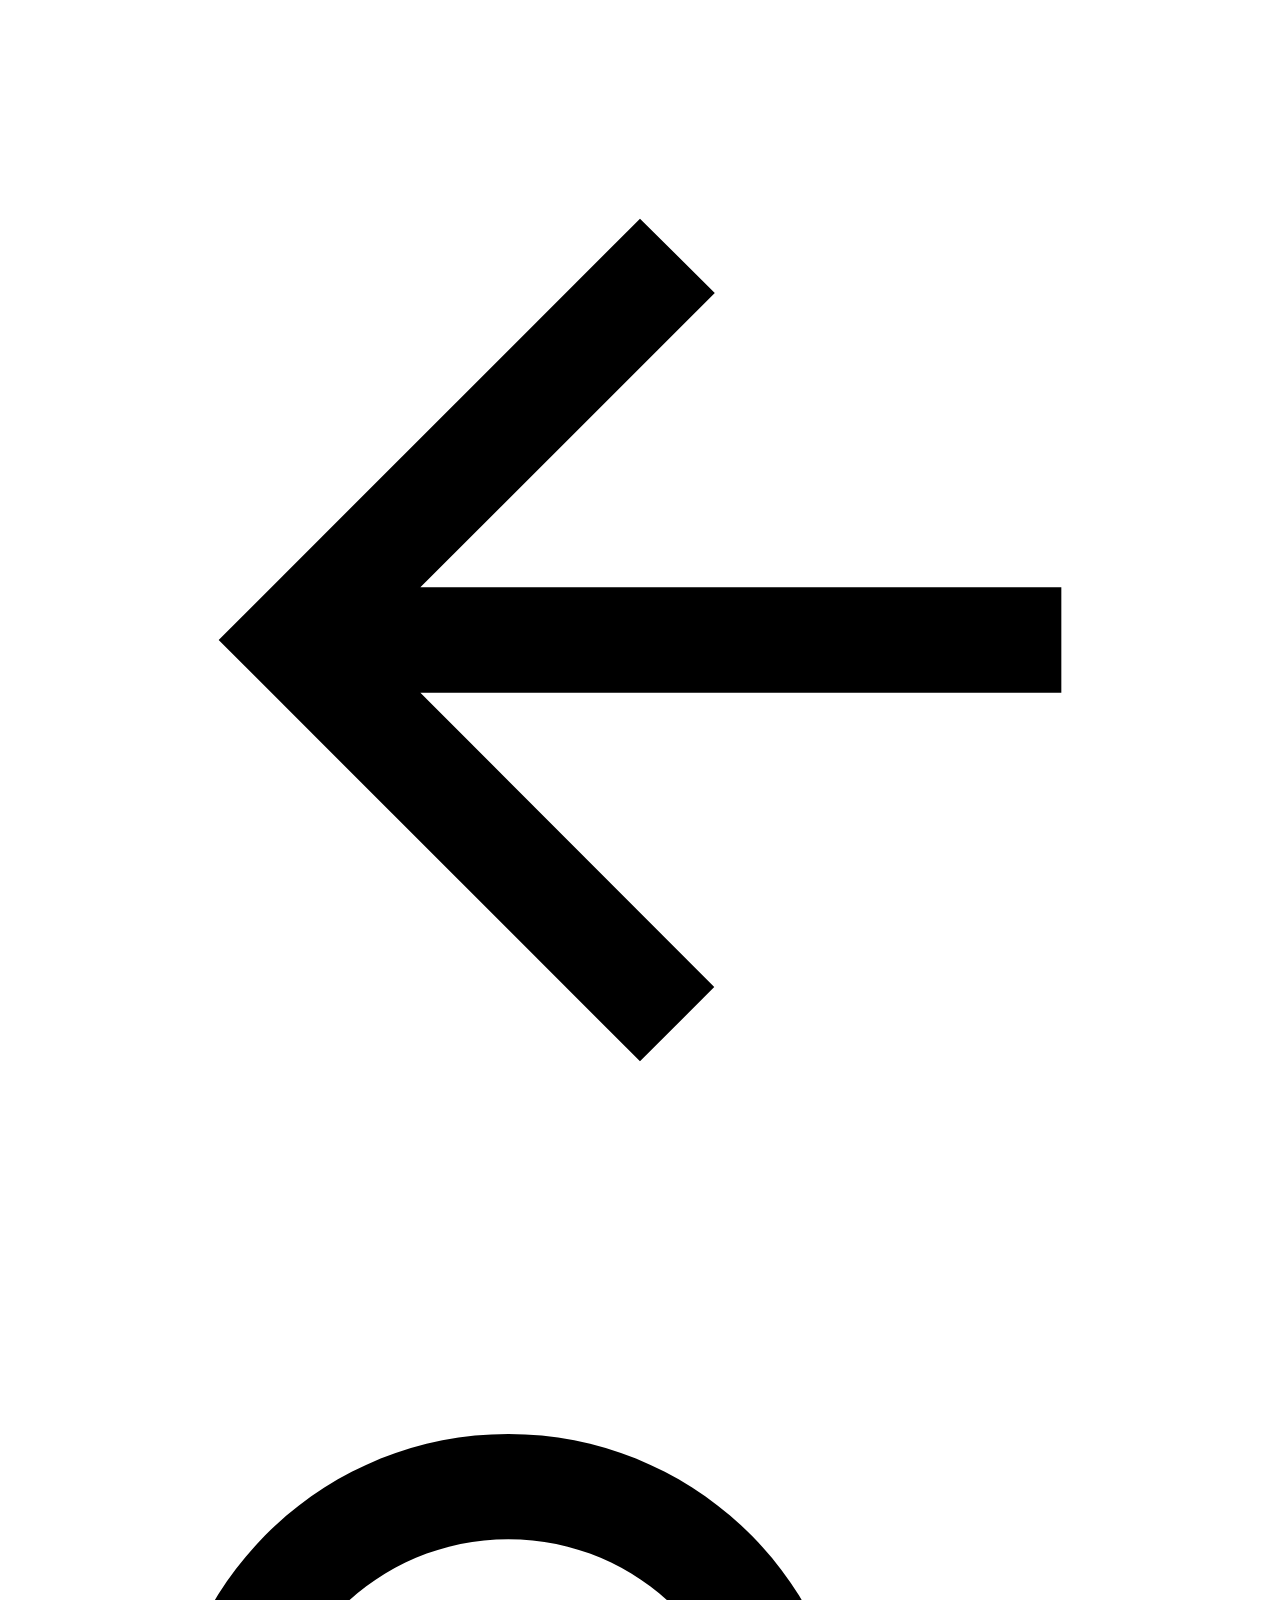
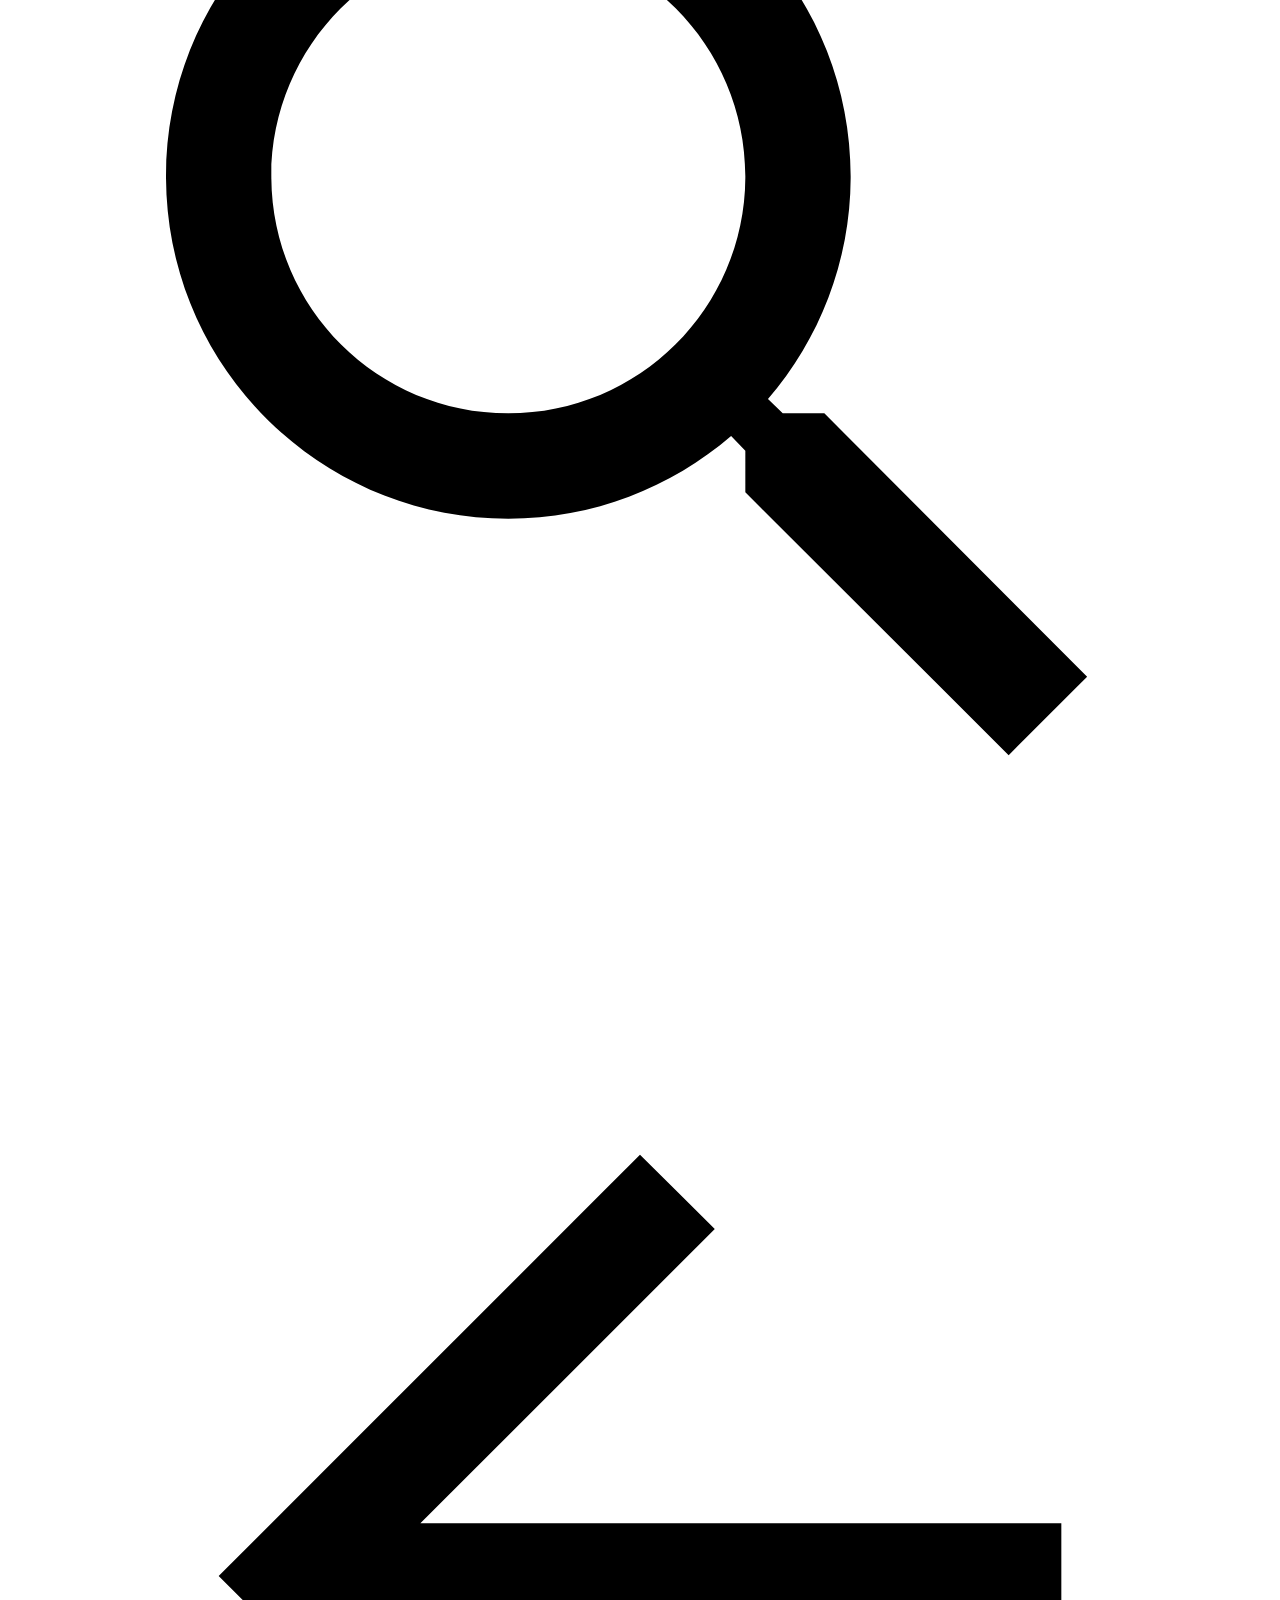
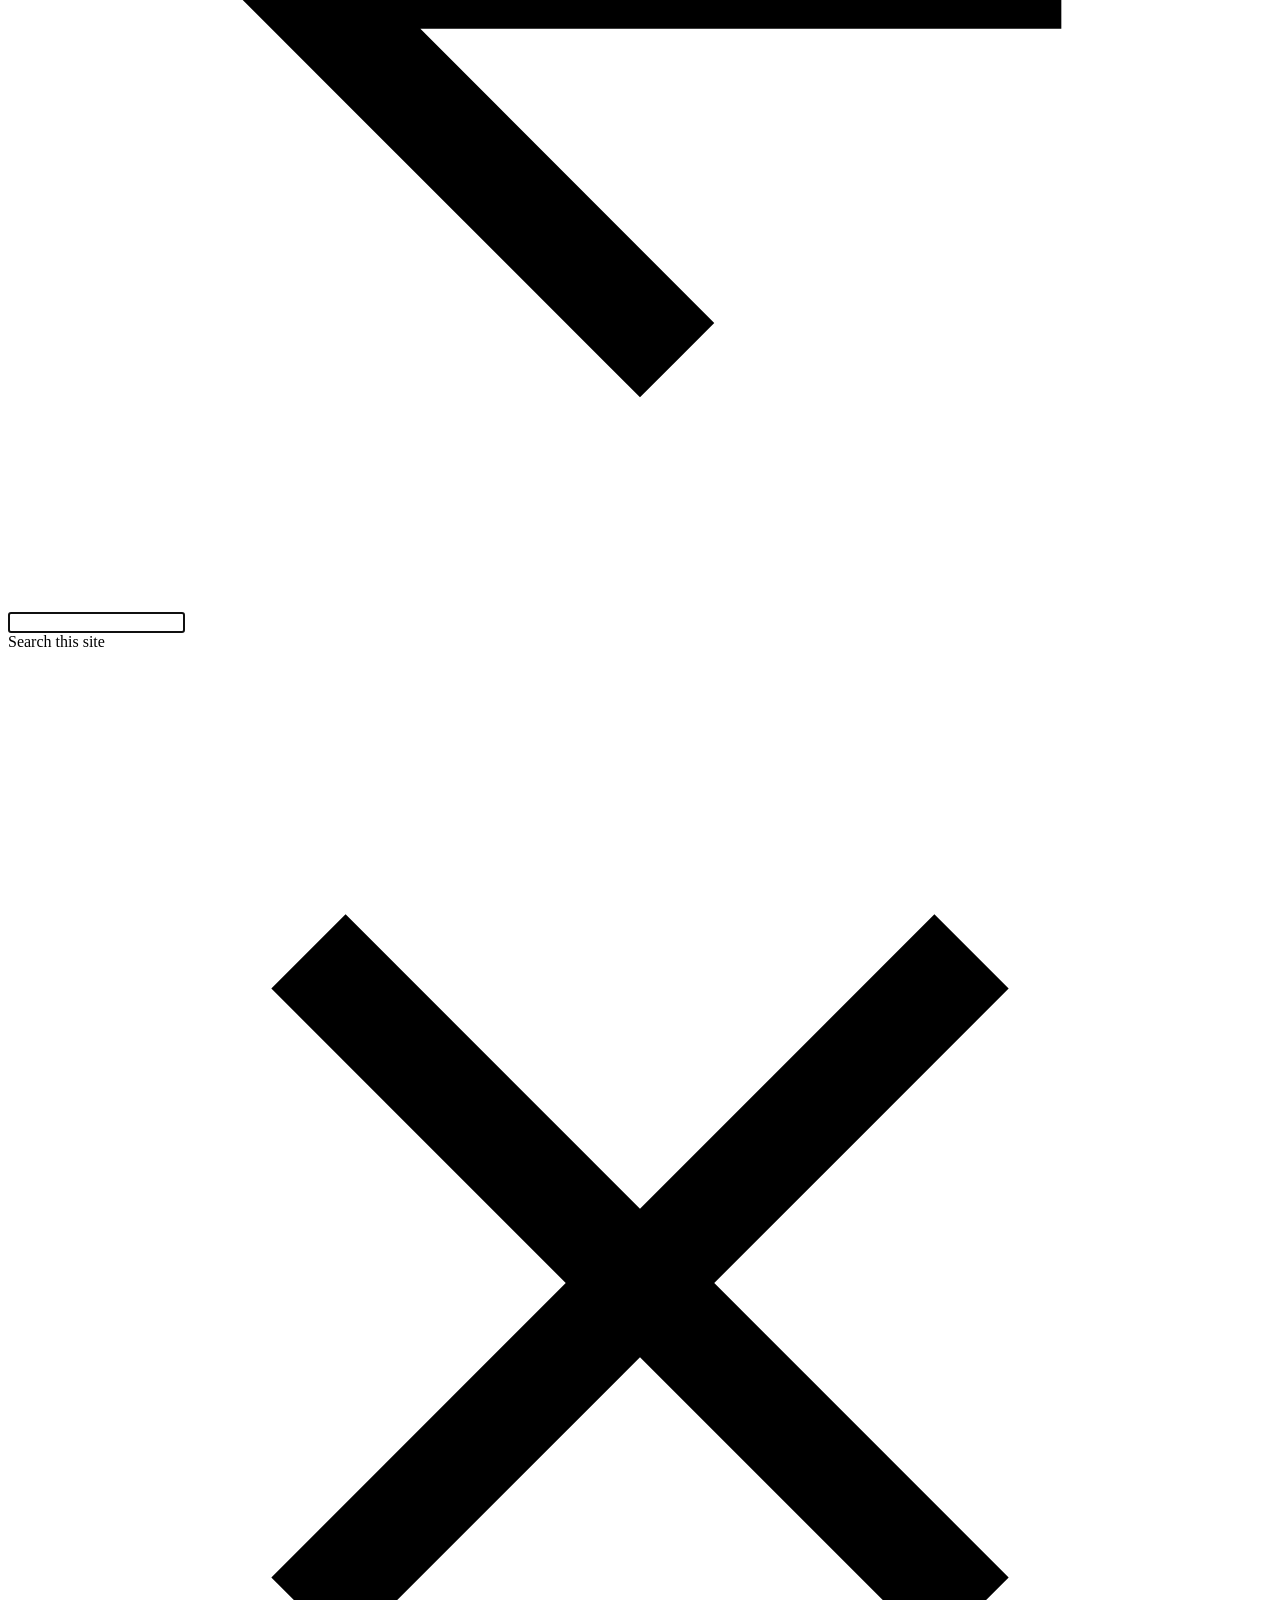
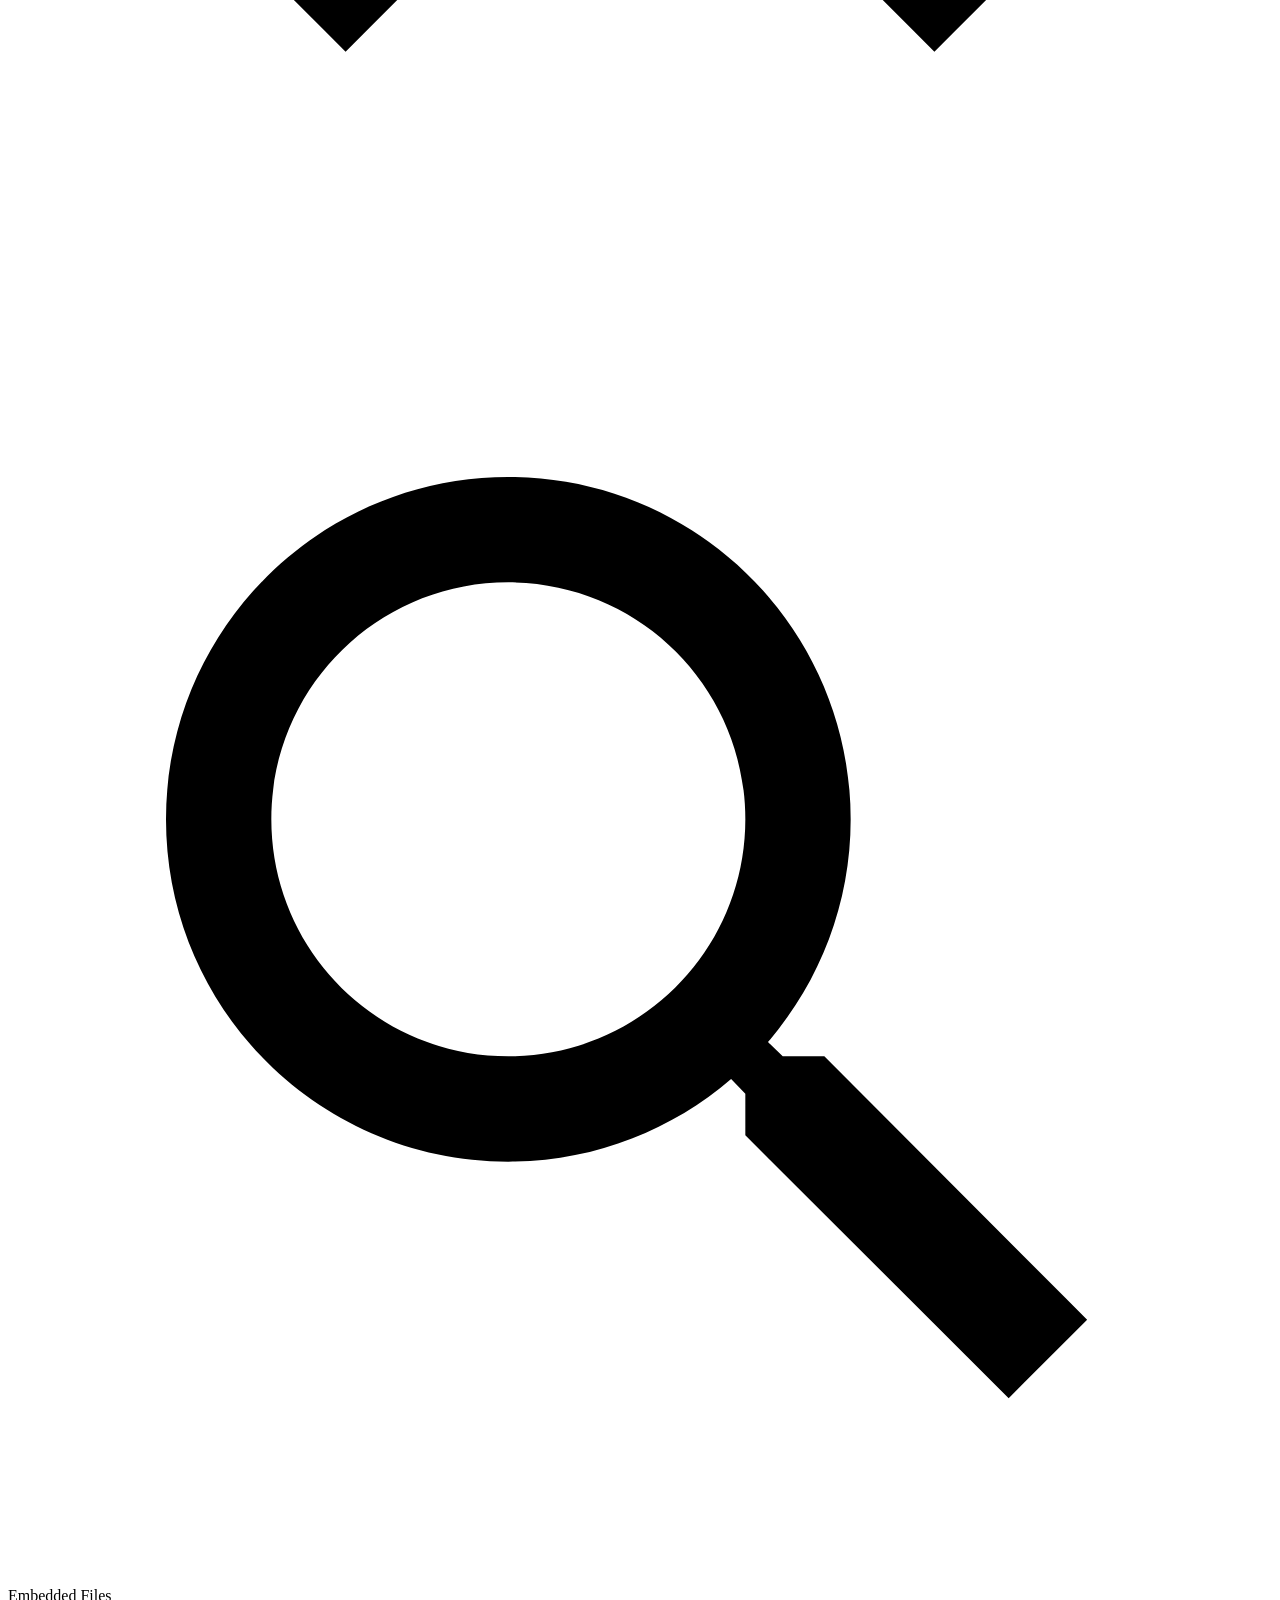
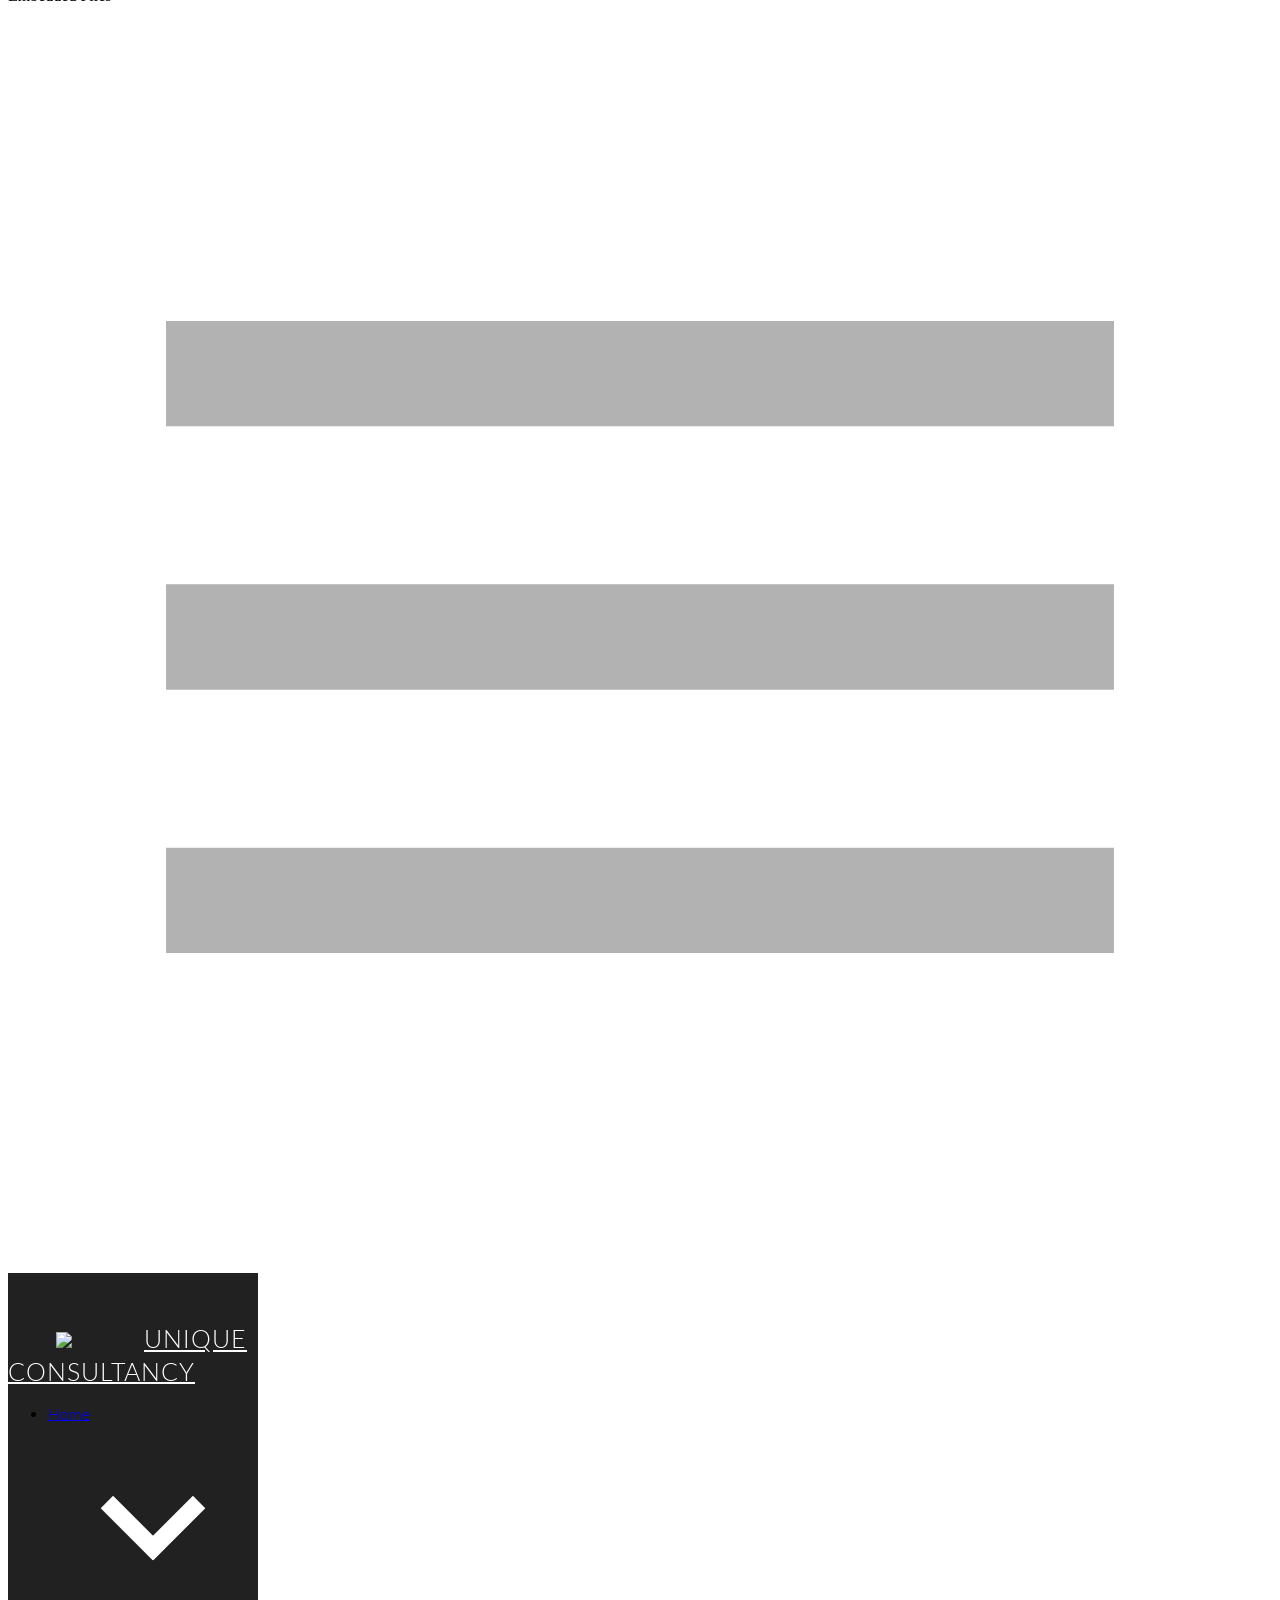
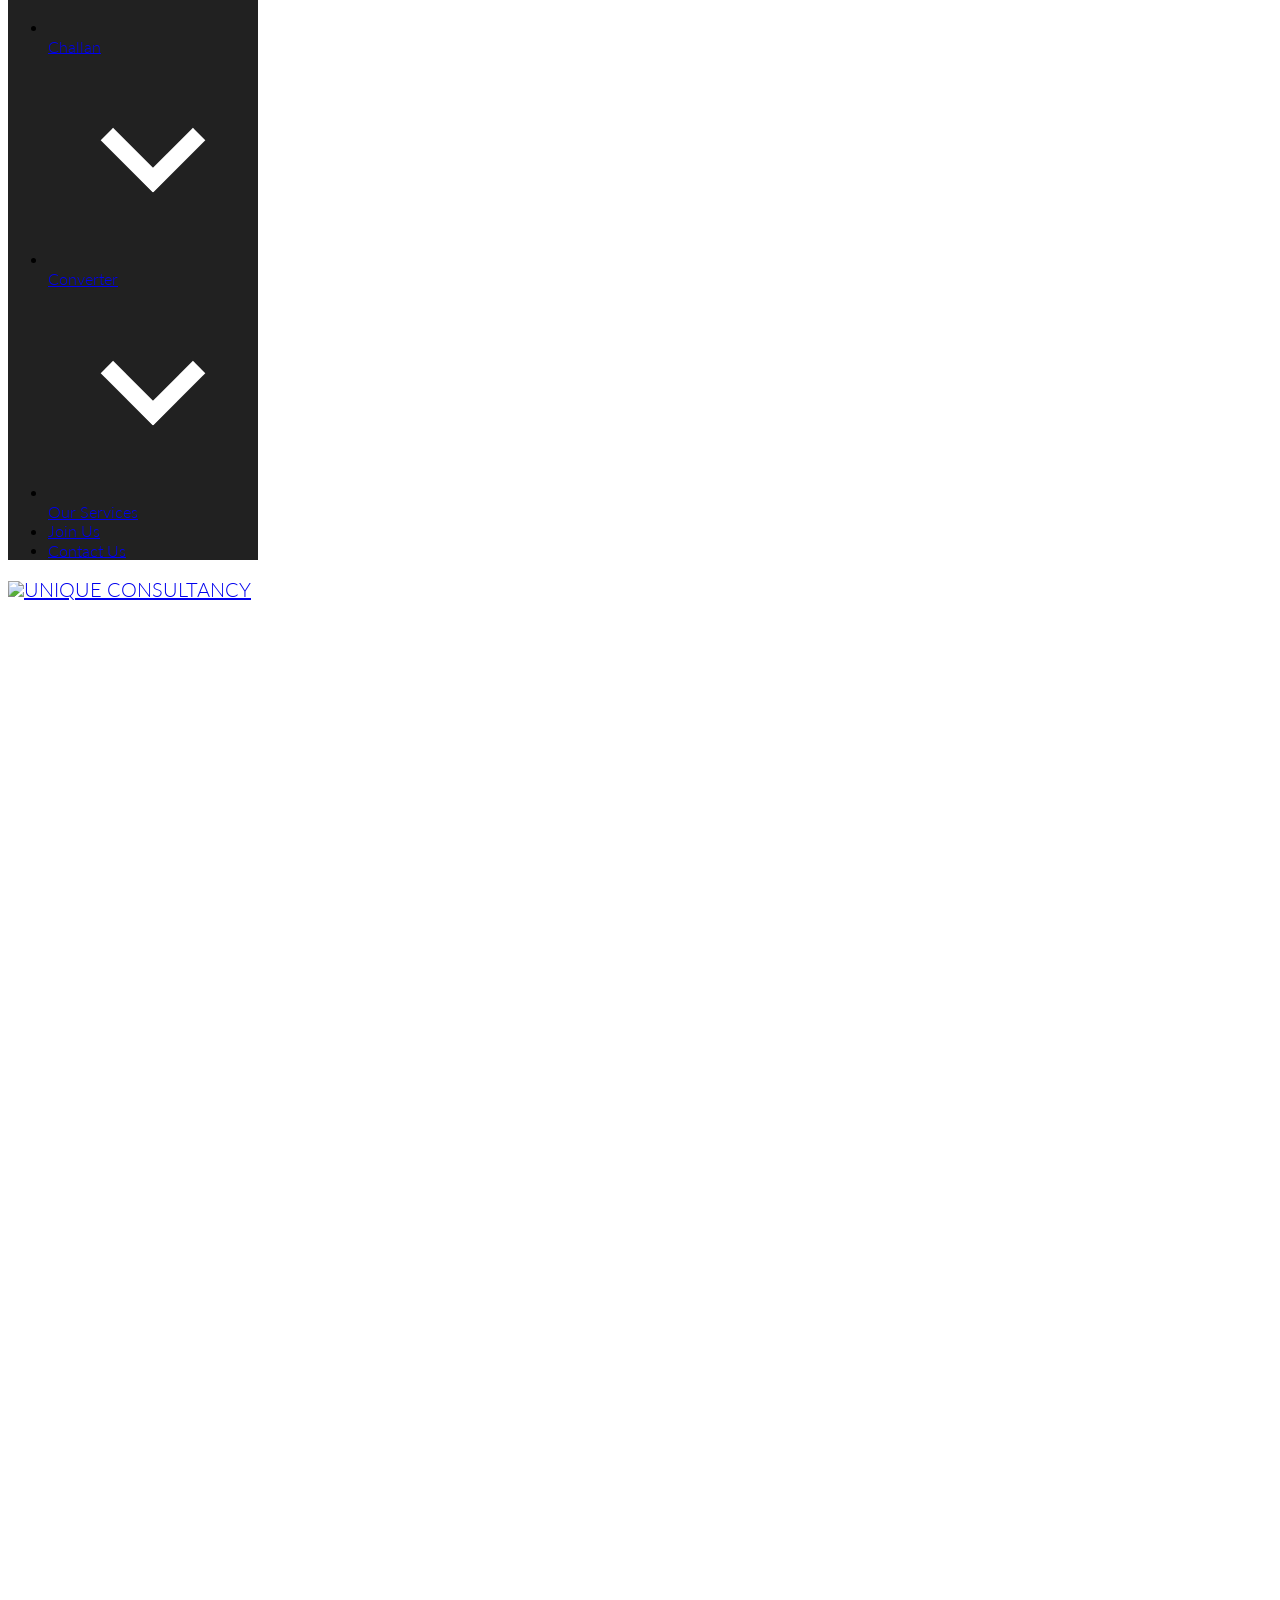
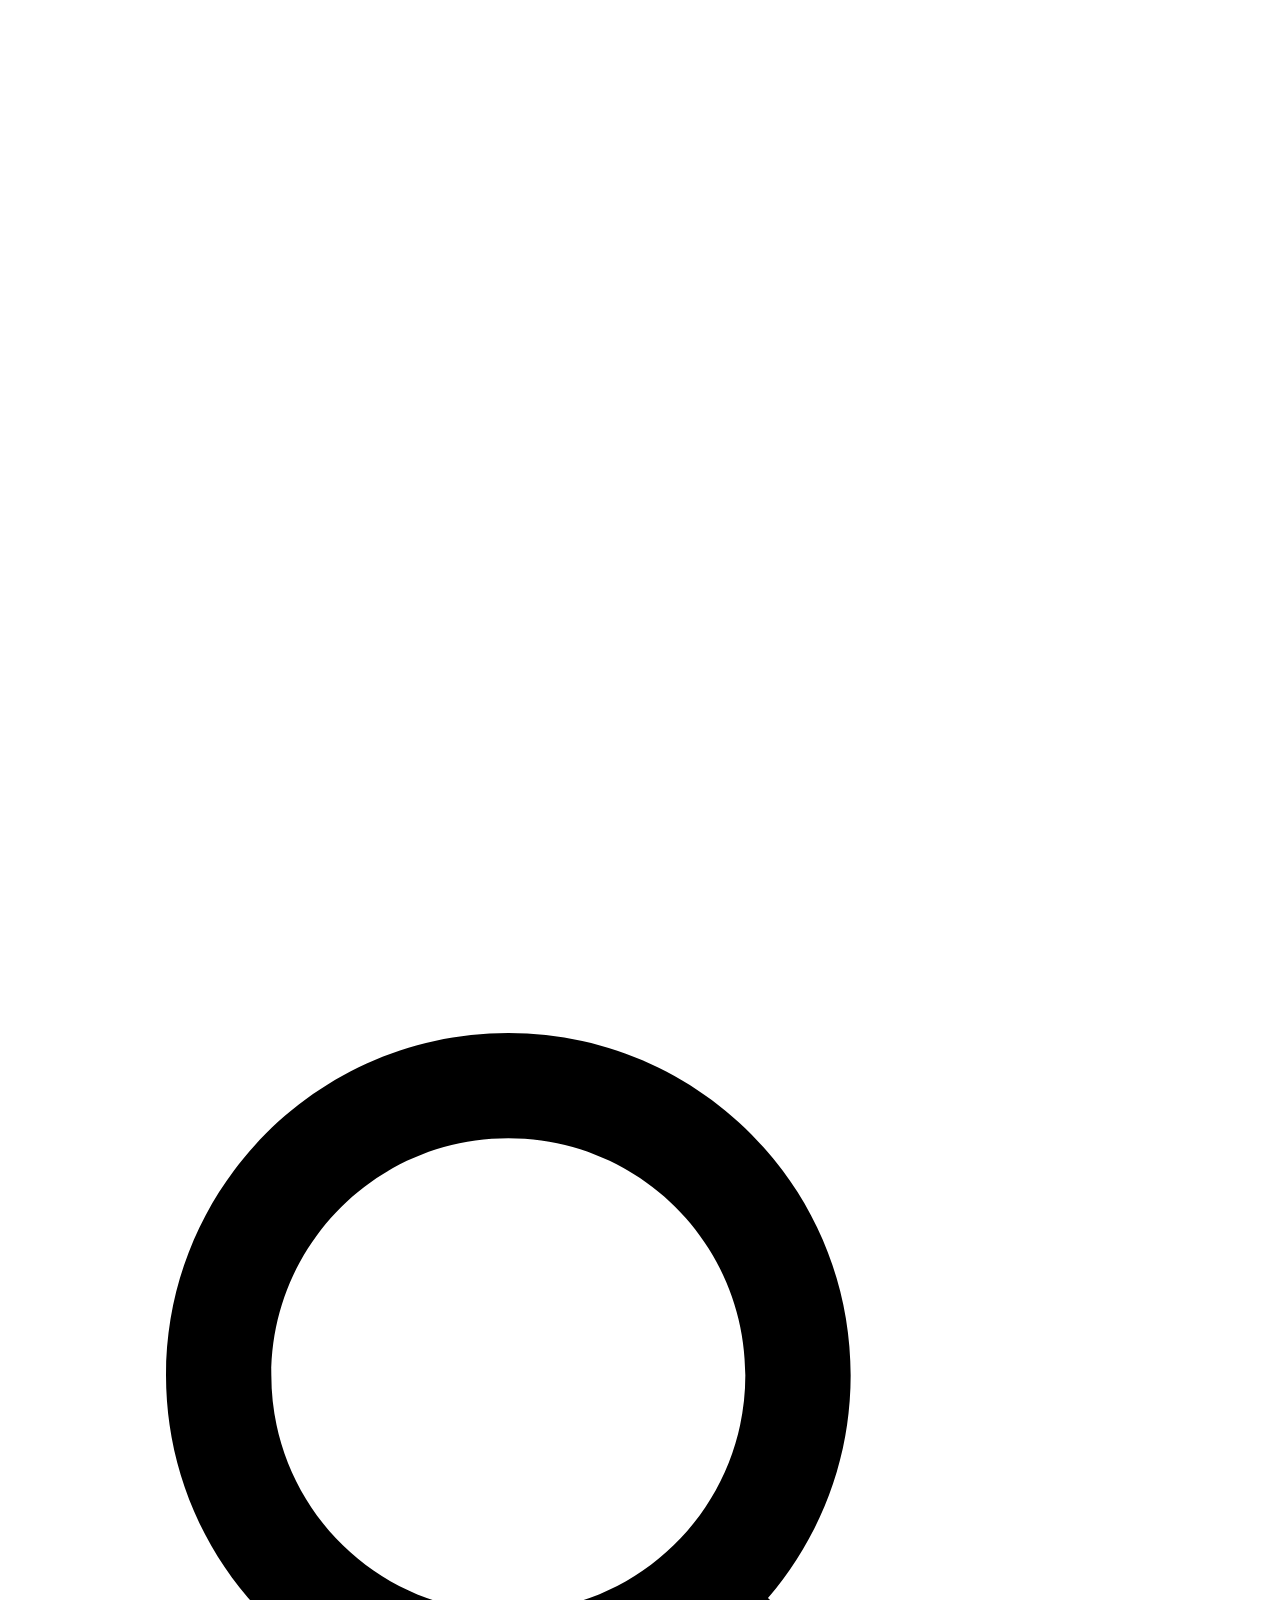
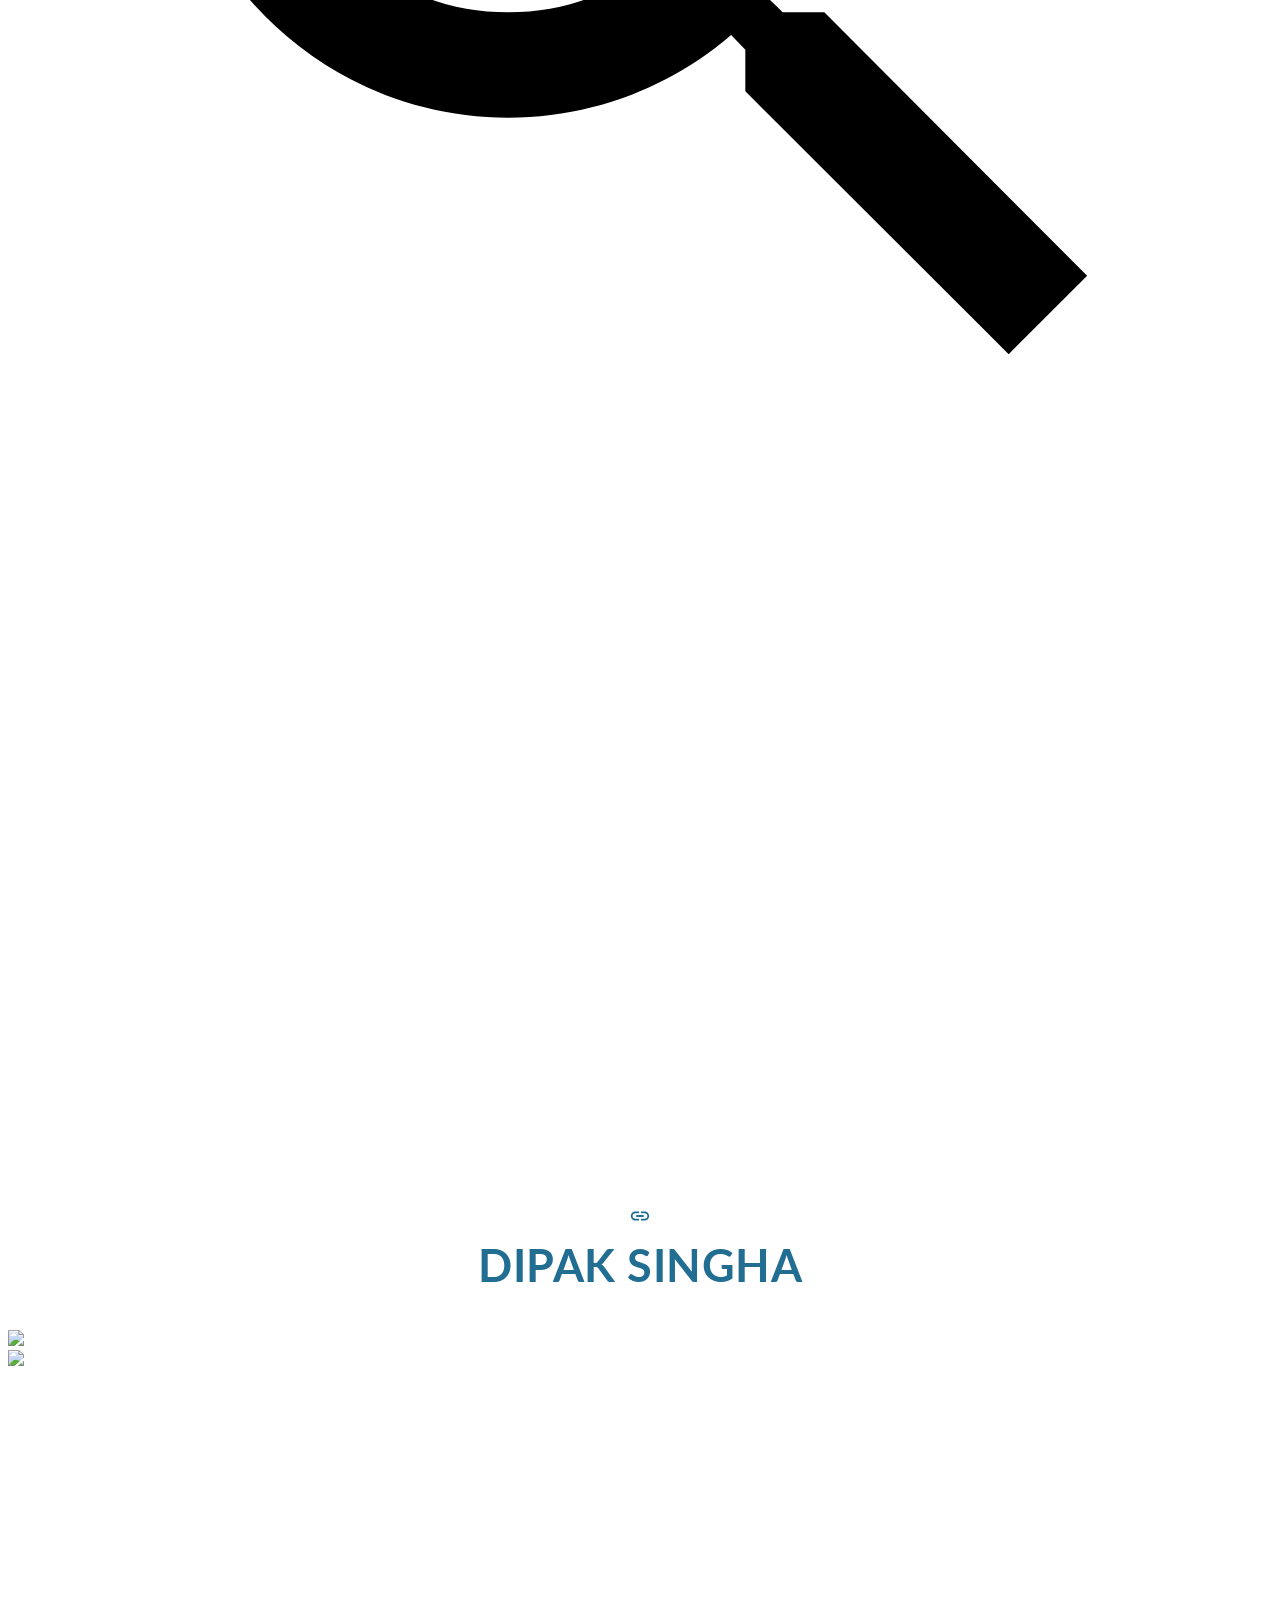
==== index.html @ e1de6783 "Add files via upload" ====
<!DOCTYPE html><html lang="en" itemscope itemtype="http://schema.org/WebPage"><head><script nonce="pi2NlhrcTlzuiXDXQDrMAA">window['ppConfig'] = {productName: '6b8ce7c01e3dacd3d2c7a8cd322ff979', deleteIsEnforced:  false , sealIsEnforced:  false , heartbeatRate:  0.5 , periodicReportingRateMillis:  60000.0 , disableAllReporting:  false };(function(){'use strict';function k(a){var b=0;return function(){return b<a.length?{done:!1,value:a[b++]}:{done:!0}}}function l(a){var b=typeof Symbol!="undefined"&&Symbol.iterator&&a[Symbol.iterator];if(b)return b.call(a);if(typeof a.length=="number")return{next:k(a)};throw Error(String(a)+" is not an iterable or ArrayLike");}var m=typeof Object.defineProperties=="function"?Object.defineProperty:function(a,b,c){if(a==Array.prototype||a==Object.prototype)return a;a[b]=c.value;return a};
function n(a){a=["object"==typeof globalThis&&globalThis,a,"object"==typeof window&&window,"object"==typeof self&&self,"object"==typeof global&&global];for(var b=0;b<a.length;++b){var c=a[b];if(c&&c.Math==Math)return c}throw Error("Cannot find global object");}var p=n(this);function q(a,b){if(b)a:{var c=p;a=a.split(".");for(var d=0;d<a.length-1;d++){var e=a[d];if(!(e in c))break a;c=c[e]}a=a[a.length-1];d=c[a];b=b(d);b!=d&&b!=null&&m(c,a,{configurable:!0,writable:!0,value:b})}}
q("Object.is",function(a){return a?a:function(b,c){return b===c?b!==0||1/b===1/c:b!==b&&c!==c}});q("Array.prototype.includes",function(a){return a?a:function(b,c){var d=this;d instanceof String&&(d=String(d));var e=d.length;c=c||0;for(c<0&&(c=Math.max(c+e,0));c<e;c++){var f=d[c];if(f===b||Object.is(f,b))return!0}return!1}});
q("String.prototype.includes",function(a){return a?a:function(b,c){if(this==null)throw new TypeError("The 'this' value for String.prototype.includes must not be null or undefined");if(b instanceof RegExp)throw new TypeError("First argument to String.prototype.includes must not be a regular expression");return this.indexOf(b,c||0)!==-1}});function r(a,b,c){a("https://csp.withgoogle.com/csp/proto/"+encodeURIComponent(b),JSON.stringify(c))}function t(){var a;if((a=window.ppConfig)==null?0:a.disableAllReporting)return function(){};var b,c,d,e;return(e=(b=window)==null?void 0:(c=b.navigator)==null?void 0:(d=c.sendBeacon)==null?void 0:d.bind(navigator))!=null?e:u}function u(a,b){var c=new XMLHttpRequest;c.open("POST",a);c.send(b)}
function v(){var a=(w=Object.prototype)==null?void 0:w.__lookupGetter__("__proto__"),b=x,c=y;return function(){var d=a.call(this),e,f,g,h;r(c,b,{type:"ACCESS_GET",origin:(f=window.location.origin)!=null?f:"unknown",report:{className:(g=d==null?void 0:(e=d.constructor)==null?void 0:e.name)!=null?g:"unknown",stackTrace:(h=Error().stack)!=null?h:"unknown"}});return d}}
function z(){var a=(A=Object.prototype)==null?void 0:A.__lookupSetter__("__proto__"),b=x,c=y;return function(d){d=a.call(this,d);var e,f,g,h;r(c,b,{type:"ACCESS_SET",origin:(f=window.location.origin)!=null?f:"unknown",report:{className:(g=d==null?void 0:(e=d.constructor)==null?void 0:e.name)!=null?g:"unknown",stackTrace:(h=Error().stack)!=null?h:"unknown"}});return d}}function B(a,b){C(a.productName,b);setInterval(function(){C(a.productName,b)},a.periodicReportingRateMillis)}
var D="constructor __defineGetter__ __defineSetter__ hasOwnProperty __lookupGetter__ __lookupSetter__ isPrototypeOf propertyIsEnumerable toString valueOf __proto__ toLocaleString x_ngfn_x".split(" "),E=D.concat,F=navigator.userAgent.match(/Firefox\/([0-9]+)\./),G=(!F||F.length<2?0:Number(F[1])<75)?["toSource"]:[],H;if(G instanceof Array)H=G;else{for(var I=l(G),J,K=[];!(J=I.next()).done;)K.push(J.value);H=K}var L=E.call(D,H),M=[];
function C(a,b){for(var c=[],d=l(Object.getOwnPropertyNames(Object.prototype)),e=d.next();!e.done;e=d.next())e=e.value,L.includes(e)||M.includes(e)||c.push(e);e=Object.prototype;d=[];for(var f=0;f<c.length;f++){var g=c[f];d[f]={name:g,descriptor:Object.getOwnPropertyDescriptor(Object.prototype,g),type:typeof e[g]}}if(d.length!==0){c=l(d);for(e=c.next();!e.done;e=c.next())M.push(e.value.name);var h;r(b,a,{type:"SEAL",origin:(h=window.location.origin)!=null?h:"unknown",report:{blockers:d}})}};var N=Math.random(),O=t(),P=window.ppConfig;P&&(P.disableAllReporting||P.deleteIsEnforced&&P.sealIsEnforced||N<P.heartbeatRate&&r(O,P.productName,{origin:window.location.origin,type:"HEARTBEAT"}));var y=t(),Q=window.ppConfig;if(Q)if(Q.deleteIsEnforced)delete Object.prototype.__proto__;else if(!Q.disableAllReporting){var x=Q.productName;try{var w,A;Object.defineProperty(Object.prototype,"__proto__",{enumerable:!1,get:v(),set:z()})}catch(a){}}
(function(){var a=t(),b=window.ppConfig;b&&(b.sealIsEnforced?Object.seal(Object.prototype):b.disableAllReporting||(document.readyState!=="loading"?B(b,a):document.addEventListener("DOMContentLoaded",function(){B(b,a)})))})();}).call(this);
</script><meta charset="utf-8"><script nonce="pi2NlhrcTlzuiXDXQDrMAA">var DOCS_timing={}; DOCS_timing['sl']=new Date().getTime();</script><script nonce="pi2NlhrcTlzuiXDXQDrMAA">function _DumpException(e) {throw e;}</script><script data-id="_gd" nonce="pi2NlhrcTlzuiXDXQDrMAA">window.WIZ_global_data = {"K1cgmc":"%.@.[null,null,null,[2,1,[1776750436,125398000],4],null,25]]","gnD3ee":"%.@.null,null,null,\"https://drive.google.com/viewer/main\"]","nQyAE":{}};</script><script nonce="pi2NlhrcTlzuiXDXQDrMAA">_docs_flag_initialData={"atari-emtpr":false,"atari-eibrm":false,"atari-eipim":false,"atari-etm":false,"atari-mfsnd":10,"docs-text-elawpc":false,"docs-text-usc":true,"atari-bae":false,"docs-text-etsrdpn":false,"docs-text-etsrds":false,"docs-text-endes":false,"docs-text-escpv":true,"docs-text-ecfs":false,"docs-text-eetxp":false,"docs-text-ettctvs":false,"docs-text-escoubs":false,"docs-text-escivs":false,"docs-text-escitrbs":false,"docs-text-eiosmc":false,"docs-text-epsi":false,"docs-text-esic":false,"docs-text-etb":false,"docs-text-esbefr":false,"docs-etshc":false,"docs-text-tbcb":2.0E7,"docs-efsmsdl":false,"docs-text-etof":false,"docs-text-ehlb":false,"docs-text-dwit":false,"docs-text-elawp":false,"docs-eec":true,"docs-text-erddra":false,"docs-esff":false,"docs-ets":false,"docs-idu":false,"docs-sup":"","docs-dli":false,"docs-liap":"/naLogImpressions","ilcm":{"eui":"AHKXmL1y7UrNCTmUecP_NCajN-wI4FkI5InWZbNBU8E-0ahcA690w6DN4Qxp2p8x2fiUrCP5Zp_c","je":1,"sstu":1777011792723984,"si":"CJGAq-XshZQDFTaXIwAdtjcFbA","gsc":null,"ei":[5703839,5704621,5706832,5706836,5738513,5738529,5740798,5740814,5743108,5743124,5747261,5762243,5762259,5767835,5767851,5776501,5776517,5798980,5798996,14101306,14101502,14101510,14101534,49472063,49472071,49644015,49644023,49769337,49769345,49822921,49822929,49823164,49823172,49833462,49833470,49842855,49842863,49924706,49924714,50223641,50223649,50266222,50266230,50273528,50273536,50297076,50297084,50503779,50503787,50549555,50549563,50561343,50561351,50586962,50586970,70971256,70971264,71079938,71079946,71085241,71085249,71120968,71120976,71376056,71376064,71387889,71387897,71465947,71465955,71528597,71528605,71530083,71530091,71544834,71544842,71546425,71546433,71652641,71658040,71658048,71659813,71659821,71689860,71689868,71710040,71710048,71742921,71742937,71798420,71798436,71825383,71825391,71855000,71855008,71897827,71897835,71960540,71960548,94327671,94327679,94353368,94353376,94434257,94434265,94523168,94523176,94624865,94624873,94629757,94629765,94660795,94660803,94661802,94661810,94692298,94692306,94744856,94744864,94785229,94785237,94819001,94819006,94819495,94819500,94864653,94864661,94902290,94902298,94904089,94904097,94918952,94918960,94940194,95087186,95087194,95087217,95087225,95112873,95112881,95182369,95182375,95314802,95314810,95317482,95317490,99251983,99251991,99368792,99368800,99402331,99402339,99440853,99440861,99457807,99457815,101492731,101492739,101519280,101519288,101562406,101562414,101629726,101629734,101631191,101631199,101687117,101687125,101836971,101836979,101837416,101837424,101855239,101855247,101887674,101887682,101917185,101917193,101922739,101922747,101922880,101922888,101933491,101933499,102030642,102030650,102059541,102059549,102070930,102070938,102074087,102074095,102146687,102146695,102161447,102161455,102198282,102198290,102199034,102199050,102244489,102244497,102249831,102262249,102262257,102280628,102280636,102287864,102287872,102343036,102343044,102343380,102343388,102402679,102402687,102430621,102430629,102469860,102469868,102517339,102517344,102548521,102548529,102673375,102685384,102685389,102685929,102685934,102690600,102690608,102691157,102691162,102691290,102691295,102718390,102721209,102721214,102727402,102727407,102741226,102741234,102762315,102762323,102787563,102807790,102807798,102867835,102867843,102883758,102883766,102903660,102903668,102909750,102909755,102921493,102921501,102925819,102925827,102926523,102926531,102932587,102932595,102944189,102944194,102944268,102944273,102944503,102944508,102944582,102944587,102944680,102944685,102944785,102944790,102956685,102956693,102972669,102972677,102973360,102973368,102988272,102988277,102988695,102988700,103011418,103011426,103163044,103163052,103176010,103176018,103281950,103281955,103285966,103285974,103286444,103286452,103288306,103288314,103289103,103289108,103289273,103289278,103296034,103296042,103322521,103322529,103326407,103326415,103343830,103343838,103354296,103354304,103354852,103354860,103355353,103355361,103355643,103355651,104530129,104573899,104573907,104575332,104575337,104575491,104575496,104575691,104575696,104575894,104615595,104615603,104699504,104699512,104761751,104761759,104794433,104794441,104857655,104857663,104907811,104907819,104940397,104940405,104962265,104975008,104975016,104976617,104976625,104983169,104983177,105082097,105082105,105112583,105112588,105114679,105114687,105117307,105117315,105125317,105125325,105140245,105140253,105180894,105180902,105283687,105283695,105292835,105292843,105302073,105302081,105346285,105346293,105360418,105360426,105373824,105373832,105393811,105393819,105439171,105439179,115509982,115509990,115601119,115601127,115626258,115626266,115626439,115626447,115669258,115669266,115779821,115779829,115780458,115780466,115818444,115818449,115909741,115909749,115943274,115943282,115990671,115990679,116059345,116059353,116176809,116176817,116221334,116221342,116235476,116235481,116250605,116250613,116276461,116276469,116307750,116361234,116372477,116372485,116407665,116416034,116416042,116421291,116421299,116425644,116448407,116449517,116459680,116470832,116495787,116496398,116538516,116538524,116542685,116550348,116561088,116561093,116561273,116561278,116567571,116567576,116593749,116609471,116609479,116613094,116613710,116685399,116685789,116704081,116704120,116714309,116714312,116783822,116783827,116786198,116832811,116840681,116840686,116858277,116858282,116874913,116877109,116919494,116923675,116924992,116980487,116980495,116999226,116999234,117021158,117021174,117026762,117026878,117026880,117037068,117037076,117037621,117037626,117070445,117070450,117070807,117070812,117136347,117166647,117223999,117224007,117228238,117228254,117268957,117268965,117290330,117290338,117309374,117309382,117381059,117381067,117382832,117410074,117457958,117457966,117528468,117528471,117530142,117556935,117557280,117617889,117632590,117642488,117660022,117660030,117683635,117706016,117707653,117707661,117711596,117736030,117755703,117755716,117755820,117756394,117757375,117775368,117782123,117786785,117786793,117792032,117840094,117842165,117842181,117848945,117848953,117859868,117859914,117866199,117866207,117888878,117888886,117895900,117895908,117924608,117952934,117995679,117995685,117995689,117995696,117995703,117997204,117999163,118000445,118010935,118044532,118094558,118094563,118146395,118155411,118171121,118171213,118172011,118179262,118219914,118246247,118254619,118269184,118275356,118349356,118364657,118367791,118373667,118509496,118532140,118532142],"crc":0,"cvi":[]},"docs-ccdil":false,"docs-eil":true,"info_params":{"token":"AHL0AtJktgKk5QIiuOkLCGxephAb5un2LQ:1777011792624"},"buildLabel":"editors.sites-viewer-frontend_20260413.02_p2","docs-show_debug_info":false,"atari-jefp":"/_/view/jserror","docs-jern":"view","atari-rhpp":"/_/view","docs-ecuach":false,"docs-cclt":2033,"docs-ecci":true,"docs-esi":false,"docs-efypr":true,"docs-eyprp":true,"docs-li":"104240","docs-trgthnt":"","docs-etmhn":false,"docs-thnt":"","docs-hbt":[],"docs-hdet":["nMX17M8pQ0kLUkpsP190WPbQDRJQ","17hED8kG50kLUkpsP190TThQn3DA","BDNZR4PXx0kLUkpsP190SJtNPkYt","Etj5wJCQk0kLUkpsP190NwiL8UMa","xCLbbDUPA0kLUkpsP190XkGJiPUm","2NUkoZehW0kLUkpsP190UUNLiXW9","yuvYtd5590kLUkpsP190Qya5K4UR","ZH4rzt2uk0kLUkpsP190UDkF5Bkq","uQUQhn57A0kLUkpsP190WHoihP41","93w8zoRF70kLUkpsP190TxXbtSeV","fAPatjr1X0kLUkpsP190SaRjNRjw","T4vgqqjK70kLUkpsP190ScPehgAW","JyFR2tYWZ0kLUkpsP190Rn3HzkxT","ufXj7vmeJ0kLUkpsP190QURhvJn2","KFks7UeZ30kLUkpsP190UUMR6cvh","LcTa6EjeC0kLUkpsP190RKgvW5qi","s3UFcjGjt0kLUkpsP190Z45ftWRr","o99ewBQXy0kLUkpsP190Nq2qr6tf","PHVyy5uSS0kLUkpsP190SUsYo8gQ","yZn21akid0iSFTCbiEB0WPiGEST3","h2TtqzmQF0kLUkpsP190YPJiQt7p","MZi9vb5UC0kLUkpsP190ReUhvVjy","dSR6SPjB80kLUkpsP190Y3xHa9qA","Bz6B7VmLu0kLUkpsP190W3FeobP7","AiLoubzsd0kLUkpsP190XtYNPgYT","2J3DVQoVh0kLUkpsP190R5wShSrC","MLmbZasLS0kLUkpsP190YHf6Zjsf","S1T4ezMsZ0kLUkpsP190U6GfQUxi","LwAAPYPwi0kLUkpsP190TR4aaiFR","zZpS7TtwA0kLUkpsP190SJfhmHn8","LqadmuFLc0kLUkpsP190VqMgRe9G","PyRpJWvnF0kLUkpsP190X6czxBQU","oiu5UhKXt0kLUkpsP190XWFatA4U","m3m67mpQU0kLUkpsP190RpzeM6tt","WKyXQmUiJ0kLUkpsP190WtAghmdt","N5u4VeWhx0iSFTCbiEB0VUTNdX6g","XM16tjwrD0iSFTCbiEB0NfzvTeuU","ybYTJk1eD0iSFTCbiEB0QV4rkzSF","TgXar1TSG0iSFTCbiEB0SsXMaKuP","JYfGDkExa0iSFTCbiEB0TTQnEDtH","2i9JBUZ3w0iSFTCbiEB0RytbUoNq","pgvTVXNKa0iSFTCbiEB0ShqmBTMR","NsVnd81bW0iSFTCbiEB0RhcXEK9M","rTQirATnb0iSFTCbiEB0W5cPcA7D","wNyww2Syr0iSFTCbiEB0Pzsbemba","DVdpfbqGj0iSFTCbiEB0RP4dMdFg","WKN3dsuG20iSFTCbiEB0NtEYhMK7","S5iPRteXX0iSFTCbiEB0YkMazE6h","6hmou1AcB0iSFTCbiEB0R9rZWXdz","wvo4NcLUj0iSFTCbiEB0Tt7mcVxE","HWuSeN2AB0iSFTCbiEB0PoBwHT2F","rMLvYG5Cd0iSFTCbiEB0VMB6o5sk","EnxXFzAMR0iSFTCbiEB0NxWnFJEU","rTcCMw3BM0mHq3jmV6o0RHeAExRK","HUYzfGVRa0mHq3jmV6o0Uxe2caXK","1XYMmM1Cu0mHq3jmV6o0Z3pEi8xm","xHhMJiXiV0mHq3jmV6o0WB8WinyM","xwSFpxEiU0mHq3jmV6o0PcnvcKmd","4MBkBg26q0mHq3jmV6o0QeKPRMpY","y5g8iW2T80mHq3jmV6o0Nr8SAj4C","W9YRKy3Lb0iSFTCbiEB0Xfs1EfPr","Ed3nhrN8D0iSFTCbiEB0RN4bJ53y","zxDKY7PC10iSFTCbiEB0UDYPJwDZ","bhEyDmbwi0mHq3jmV6o0TngCF1v2","6rKYZ6uHA0mHq3jmV6o0TeDZjgB8","71Deousgx0mHq3jmV6o0WXBQiyzi","sVEZbUAa70mHq3jmV6o0TNq1M7FF","8ZPFZT5nG0mHq3jmV6o0PJ5yoVh4","P55v8p4Lk0mHq3jmV6o0VjggjHMV","QqnZoz9ko0mHq3jmV6o0QskzBcHn","Nq8mdjdGg0mHq3jmV6o0WShxQA39","6nr31z9Wv0mERqSGkGf0VhuvAXWC","RLHeYNm410mERqSGkGf0Y817EUFK","vmx68XtfJ0mERqSGkGf0RCUBfsQr","687J7yD1q0mERqSGkGf0RVmMYHo1","qwhWQy8Zi0mERqSGkGf0W2tdypUF","wF8Sk241e0mERqSGkGf0YNtN6gpV","ijUhdx2QN0mERqSGkGf0TSD26iBJ","3iBLaMnuG0mERqSGkGf0VdY8XuLS","cFR77YEGo0iSFTCbiEB0PcMDWjX2","evUYuNCS80mERqSGkGf0Psi8j3Dw","soWncRV7C0mERqSGkGf0PZheXrWA","TvjoiCaar0mERqSGkGf0S9qS5adj","txL54xWLC0mERqSGkGf0XoEGTvCu","MP3EsW1un0mERqSGkGf0QDkfTxat","N1q4Y3fqz0mERqSGkGf0W1oPWWoc","pnKWhXiJi0mERqSGkGf0RDJejrBm","uLoGBsxEp0mERqSGkGf0Umz4HBC5","zu73Bdvrn0mERqSGkGf0P7FS5ZnG","KwaNot15n0mERqSGkGf0UnBhGVoK","ffZmMGtYT0suK1NZr2K0QUxSzEMN","NagbcZWyB0suK1NZr2K0SJmfmJ3n","KMcLKvubv0suK1NZr2K0PLMUJ7zr","a13ejFS5i0suK1NZr2K0WzewY5tP","pZ1hXv7ve0suK1NZr2K0U5qoNhyU","pwLDucJZU0ezFcgqx310NgtmYpbV","TCKDVQ6J0Bn3gbW4AcZC0PQKypCa","Z7vabQzZ0Bn3gbW4AcZC0TfvmSab","UUNcLtsso0mERqSGkGf0Uwg2tMZa","wYCZkqoz10fBWirfAym0S1sADKbJ"],"docs-hunds":false,"docs-hae":"PROD","docs-ehn":true,"docs-epq":true,"docs-upap":"/_/view/prefs"}; _docs_flag_cek= null ; if (window['DOCS_timing']) {DOCS_timing['ifdld']=new Date().getTime();}</script><meta name="viewport" content="width=device-width, initial-scale=1"><meta http-equiv="X-UA-Compatible" content="IE=edge"><meta name="referrer" content="strict-origin-when-cross-origin"><link rel="icon" href="https://ssl.gstatic.com/atari/images/public/favicon.ico"><meta property="og:title" content="UNIQUE CONSULTANCY"><meta property="og:type" content="website"><meta property="og:url" content="https://sites.google.com/view/unique-consultancy"><meta property="og:description" content="DIPAK SINGHA
"><meta itemprop="name" content="UNIQUE CONSULTANCY"><meta itemprop="description" content="DIPAK SINGHA
"><meta itemprop="url" content="https://sites.google.com/view/unique-consultancy"><meta itemprop="thumbnailUrl" content="https://lh3.googleusercontent.com/sitesv/AA5AbUCypUhxzpF8ZiD9MOyMv0y3z8D4Oz8NVmdXaxg7yOTabSUEYbrclR6lD1YZGY5ex0T2rx8oJ7LfvoRg18sB8rAkjUnUFtCt3UD42K_P-9MQxIfZv1z2ztfRaSw6tI4gz0-ttGWNgWJuWvTFLpS97NRsJ6UiFddbX2LnU2oBTDvM_sHTFgRumhf1=w16383"><meta itemprop="image" content="https://lh3.googleusercontent.com/sitesv/AA5AbUCypUhxzpF8ZiD9MOyMv0y3z8D4Oz8NVmdXaxg7yOTabSUEYbrclR6lD1YZGY5ex0T2rx8oJ7LfvoRg18sB8rAkjUnUFtCt3UD42K_P-9MQxIfZv1z2ztfRaSw6tI4gz0-ttGWNgWJuWvTFLpS97NRsJ6UiFddbX2LnU2oBTDvM_sHTFgRumhf1=w16383"><meta itemprop="imageUrl" content="https://lh3.googleusercontent.com/sitesv/AA5AbUCypUhxzpF8ZiD9MOyMv0y3z8D4Oz8NVmdXaxg7yOTabSUEYbrclR6lD1YZGY5ex0T2rx8oJ7LfvoRg18sB8rAkjUnUFtCt3UD42K_P-9MQxIfZv1z2ztfRaSw6tI4gz0-ttGWNgWJuWvTFLpS97NRsJ6UiFddbX2LnU2oBTDvM_sHTFgRumhf1=w16383"><meta property="og:image" content="https://lh3.googleusercontent.com/sitesv/AA5AbUCypUhxzpF8ZiD9MOyMv0y3z8D4Oz8NVmdXaxg7yOTabSUEYbrclR6lD1YZGY5ex0T2rx8oJ7LfvoRg18sB8rAkjUnUFtCt3UD42K_P-9MQxIfZv1z2ztfRaSw6tI4gz0-ttGWNgWJuWvTFLpS97NRsJ6UiFddbX2LnU2oBTDvM_sHTFgRumhf1=w16383"><link href="https://fonts.googleapis.com/css?family=Lato%3A300%2C300italic%2C400%2C400italic%2C700%2C700italic&display=swap" rel="stylesheet" nonce="45ZpFhlZBERsAYAcX9ESZg"><link href="https://fonts.googleapis.com/css?family=Google+Sans:400,500|Roboto:300,400,500,700|Source+Code+Pro:400,700&display=swap" rel="stylesheet" nonce="45ZpFhlZBERsAYAcX9ESZg"><link href="https://fonts.googleapis.com/css?family=Lato%3Ai%2Cbi%2C700%2C400&display=swap" rel="stylesheet" nonce="45ZpFhlZBERsAYAcX9ESZg"><link rel="stylesheet" href="https://www.gstatic.com/_/atari/_/ss/k=atari.vw.-TmVWTKxhf4.L.W.O/am=AAAcAAE/d=1/rs=AGEqA5k0IFUPNNVclgV44m8MVHekn374hA" data-id="_cl" nonce="45ZpFhlZBERsAYAcX9ESZg"><script nonce="pi2NlhrcTlzuiXDXQDrMAA"></script><title>UNIQUE CONSULTANCY</title><style jsname="ptDGoc" nonce="45ZpFhlZBERsAYAcX9ESZg">.M63kCb{background-color: rgba(255,255,255,1);}.OUGEr{color: rgba(33,33,33,1);}.duRjpb .OUGEr{color: rgba(34,110,147,1);}.JYVBee .OUGEr{color: rgba(34,110,147,1);}.OmQG5e .OUGEr{color: rgba(33,33,33,1);}.iwQgFb{background-color: rgba(0,0,0,0.150000006);}.ySLm4c{font-family: Lato, sans-serif;}.CbiMKe{background-color: rgba(30,108,147,1);}.qeLZfd .zfr3Q{color: rgba(33,33,33,1);}.qeLZfd .qnVSj{color: rgba(33,33,33,1);}.qeLZfd .Glwbz{color: rgba(33,33,33,1);}.qeLZfd .duRjpb{color: rgba(34,110,147,1);}.qeLZfd .qLrapd{color: rgba(34,110,147,1);}.qeLZfd .JYVBee{color: rgba(34,110,147,1);}.qeLZfd .aHM7ed{color: rgba(34,110,147,1);}.qeLZfd .OmQG5e{color: rgba(33,33,33,1);}.qeLZfd .NHD4Gf{color: rgba(33,33,33,1);}.qeLZfd .aw5Odc{color: rgba(0,101,128,1);}.qeLZfd .dhtgD:hover{color: rgba(0,0,0,1);}.qeLZfd .dhtgD:visited{color: rgba(0,101,128,1);}.qeLZfd .iwQgFb{background-color: rgba(0,0,0,0.150000006);}.qeLZfd .OUGEr{color: rgba(33,33,33,1);}.qeLZfd .duRjpb .OUGEr{color: rgba(34,110,147,1);}.qeLZfd .JYVBee .OUGEr{color: rgba(34,110,147,1);}.qeLZfd .OmQG5e .OUGEr{color: rgba(33,33,33,1);}.qeLZfd:before{background-color: rgba(242,242,242,1); display: block;}.lQAHbd .zfr3Q{color: rgba(255,255,255,1);}.lQAHbd .qnVSj{color: rgba(255,255,255,1);}.lQAHbd .Glwbz{color: rgba(255,255,255,1);}.lQAHbd .duRjpb{color: rgba(255,255,255,1);}.lQAHbd .qLrapd{color: rgba(255,255,255,1);}.lQAHbd .JYVBee{color: rgba(255,255,255,1);}.lQAHbd .aHM7ed{color: rgba(255,255,255,1);}.lQAHbd .OmQG5e{color: rgba(255,255,255,1);}.lQAHbd .NHD4Gf{color: rgba(255,255,255,1);}.lQAHbd .aw5Odc{color: rgba(255,255,255,1);}.lQAHbd .dhtgD:hover{color: rgba(255,255,255,1);}.lQAHbd .dhtgD:visited{color: rgba(255,255,255,1);}.lQAHbd .iwQgFb{background-color: rgba(255,255,255,0.150000006);}.lQAHbd .OUGEr{color: rgba(255,255,255,1);}.lQAHbd .duRjpb .OUGEr{color: rgba(255,255,255,1);}.lQAHbd .JYVBee .OUGEr{color: rgba(255,255,255,1);}.lQAHbd .OmQG5e .OUGEr{color: rgba(255,255,255,1);}.lQAHbd .CbiMKe{background-color: rgba(255,255,255,1);}.lQAHbd:before{background-color: rgba(30,108,147,1); display: block;}.cJgDec .zfr3Q{color: rgba(255,255,255,1);}.cJgDec .zfr3Q .OUGEr{color: rgba(255,255,255,1);}.cJgDec .qnVSj{color: rgba(255,255,255,1);}.cJgDec .Glwbz{color: rgba(255,255,255,1);}.cJgDec .qLrapd{color: rgba(255,255,255,1);}.cJgDec .aHM7ed{color: rgba(255,255,255,1);}.cJgDec .NHD4Gf{color: rgba(255,255,255,1);}.cJgDec .IFuOkc:before{background-color: rgba(33,33,33,1); opacity: 0; display: block;}.O13XJf{height: 340px; padding-bottom: 60px; padding-top: 60px;}.O13XJf .IFuOkc{background-color: rgba(34,110,147,1); background-image: url(https://ssl.gstatic.com/atari/images/simple-header-blended-small.png);}.O13XJf .IFuOkc:before{background-color: rgba(33,33,33,1); opacity: 0.4; display: block;}.O13XJf .zfr3Q{color: rgba(255,255,255,1);}.O13XJf .qnVSj{color: rgba(255,255,255,1);}.O13XJf .Glwbz{color: rgba(255,255,255,1);}.O13XJf .duRjpb{color: rgba(255,255,255,1);}.O13XJf .qLrapd{color: rgba(255,255,255,1);}.O13XJf .JYVBee{color: rgba(255,255,255,1);}.O13XJf .aHM7ed{color: rgba(255,255,255,1);}.O13XJf .OmQG5e{color: rgba(255,255,255,1);}.O13XJf .NHD4Gf{color: rgba(255,255,255,1);}.tpmmCb .zfr3Q{color: rgba(33,33,33,1);}.tpmmCb .zfr3Q .OUGEr{color: rgba(33,33,33,1);}.tpmmCb .qnVSj{color: rgba(33,33,33,1);}.tpmmCb .Glwbz{color: rgba(33,33,33,1);}.tpmmCb .qLrapd{color: rgba(33,33,33,1);}.tpmmCb .aHM7ed{color: rgba(33,33,33,1);}.tpmmCb .NHD4Gf{color: rgba(33,33,33,1);}.tpmmCb .IFuOkc:before{background-color: rgba(255,255,255,1); display: block;}.tpmmCb .Wew9ke{fill: rgba(33,33,33,1);}.aw5Odc{color: rgba(0,101,128,1);}.dhtgD:hover{color: rgba(0,122,147,1);}.dhtgD:active{color: rgba(0,122,147,1);}.dhtgD:visited{color: rgba(0,101,128,1);}.Zjiec{color: rgba(255,255,255,1); font-family: Lato, sans-serif; font-size: 19pt; font-weight: 300; letter-spacing: 1px; line-height: 1.3; padding-bottom: 62.5px; padding-left: 48px; padding-right: 36px; padding-top: 11.5px;}.XMyrgf{margin-top: 0px; margin-left: 48px; margin-bottom: 24px; margin-right: 24px;}.TlfmSc{color: rgba(255,255,255,1); font-family: Lato, sans-serif; font-size: 15pt; font-weight: 300; line-height: 1.333;}.Mz8gvb{color: rgba(255,255,255,1);}.zDUgLc{background-color: rgba(33,33,33,1);}.QTKDff.chg4Jd:focus{background-color: rgba(255,255,255,0.1199999973);}.YTv4We{color: rgba(178,178,178,1);}.YTv4We:hover:before{background-color: rgba(255,255,255,0.1199999973); display: block;}.YTv4We.chg4Jd:focus:before{border-color: rgba(255,255,255,0.3600000143); display: block;}.eWDljc{background-color: rgba(33,33,33,1);}.eWDljc .hDrhEe{padding-left: 8px;}.ZXW7w{color: rgba(255,255,255,1); opacity: 0.6;}.PsKE7e{color: rgba(255,255,255,1); font-family: Lato, sans-serif; font-size: 12pt; font-weight: 300;}.lhZOrc{color: rgba(73,170,212,1);}.hDrhEe:hover{color: rgba(73,170,212,1);}.M9vuGd{color: rgba(73,170,212,1); font-weight: 400;}.jgXgSe:hover{color: rgba(73,170,212,1);}.j10yRb:hover{color: rgba(0,188,212,1);}.j10yRb.chg4Jd:focus:before{border-color: rgba(255,255,255,0.3600000143); display: block;}.tCHXDc{color: rgba(255,255,255,1);}.iWs3gf.chg4Jd:focus{background-color: rgba(255,255,255,0.1199999973);}.wgxiMe{background-color: rgba(33,33,33,1);}.fOU46b .TlfmSc{color: rgba(255,255,255,1);}.fOU46b .KJll8d{background-color: rgba(255,255,255,1);}.fOU46b .Mz8gvb{color: rgba(255,255,255,1);}.fOU46b .Mz8gvb.chg4Jd:focus:before{border-color: rgba(255,255,255,1); display: block;}.fOU46b .qV4dIc{color: rgba(255,255,255,0.8700000048);}.fOU46b .jgXgSe:hover{color: rgba(255,255,255,1);}.fOU46b .M9vuGd{color: rgba(255,255,255,1);}.fOU46b .tCHXDc{color: rgba(255,255,255,0.8700000048);}.fOU46b .iWs3gf.chg4Jd:focus{background-color: rgba(255,255,255,0.1199999973);}.fOU46b .G8QRnc .Mz8gvb{color: rgba(0,0,0,0.8000000119);}.fOU46b .G8QRnc .Mz8gvb.chg4Jd:focus:before{border-color: rgba(0,0,0,0.8000000119); display: block;}.fOU46b .G8QRnc .ZXW7w{color: rgba(0,0,0,0.8000000119);}.fOU46b .G8QRnc .TlfmSc{color: rgba(0,0,0,0.8000000119);}.fOU46b .G8QRnc .KJll8d{background-color: rgba(0,0,0,0.8000000119);}.fOU46b .G8QRnc .qV4dIc{color: rgba(0,0,0,0.6399999857);}.fOU46b .G8QRnc .jgXgSe:hover{color: rgba(0,0,0,0.8199999928);}.fOU46b .G8QRnc .M9vuGd{color: rgba(0,0,0,0.8199999928);}.fOU46b .G8QRnc .tCHXDc{color: rgba(0,0,0,0.6399999857);}.fOU46b .G8QRnc .iWs3gf.chg4Jd:focus{background-color: rgba(0,0,0,0.1199999973);}.fOU46b .usN8rf .Mz8gvb{color: rgba(0,0,0,0.8000000119);}.fOU46b .usN8rf .Mz8gvb.chg4Jd:focus:before{border-color: rgba(0,0,0,0.8000000119); display: block;}.fOU46b .usN8rf .ZXW7w{color: rgba(0,0,0,0.8000000119);}.fOU46b .usN8rf .TlfmSc{color: rgba(0,0,0,0.8000000119);}.fOU46b .usN8rf .KJll8d{background-color: rgba(0,0,0,0.8000000119);}.fOU46b .usN8rf .qV4dIc{color: rgba(0,0,0,0.6399999857);}.fOU46b .usN8rf .jgXgSe:hover{color: rgba(0,0,0,0.8199999928);}.fOU46b .usN8rf .M9vuGd{color: rgba(0,0,0,0.8199999928);}.fOU46b .usN8rf .tCHXDc{color: rgba(0,0,0,0.6399999857);}.fOU46b .usN8rf .iWs3gf.chg4Jd:focus{background-color: rgba(0,0,0,0.1199999973);}.fOU46b .aCIEDd .qV4dIc{color: rgba(33,33,33,1);}.fOU46b .aCIEDd .TlfmSc{color: rgba(33,33,33,1);}.fOU46b .aCIEDd .KJll8d{background-color: rgba(33,33,33,1);}.fOU46b .aCIEDd .ZXW7w{color: rgba(33,33,33,1);}.fOU46b .aCIEDd .jgXgSe:hover{color: rgba(33,33,33,1); opacity: 0.82;}.fOU46b .aCIEDd .Mz8gvb{color: rgba(33,33,33,1);}.fOU46b .aCIEDd .tCHXDc{color: rgba(33,33,33,1);}.fOU46b .aCIEDd .iWs3gf.chg4Jd:focus{background-color: rgba(33,33,33,0.1199999973);}.fOU46b .a3ETed .qV4dIc{color: rgba(255,255,255,1);}.fOU46b .a3ETed .TlfmSc{color: rgba(255,255,255,1);}.fOU46b .a3ETed .KJll8d{background-color: rgba(255,255,255,1);}.fOU46b .a3ETed .ZXW7w{color: rgba(255,255,255,1);}.fOU46b .a3ETed .jgXgSe:hover{color: rgba(255,255,255,1); opacity: 0.82;}.fOU46b .a3ETed .Mz8gvb{color: rgba(255,255,255,1);}.fOU46b .a3ETed .tCHXDc{color: rgba(255,255,255,1);}.fOU46b .a3ETed .iWs3gf.chg4Jd:focus{background-color: rgba(255,255,255,0.1199999973);}@media only screen and (min-width: 1280px){.XeSM4.b2Iqye.fOU46b .LBrwzc .tCHXDc{color: rgba(255,255,255,0.8700000048);}}.XeSM4.b2Iqye.fOU46b .LBrwzc .iWs3gf.chg4Jd:focus{background-color: rgba(255,255,255,0.1199999973);}@media only screen and (min-width: 1280px){.KuNac.b2Iqye.fOU46b .tCHXDc{color: rgba(0,0,0,0.6399999857);}}.KuNac.b2Iqye.fOU46b .iWs3gf.chg4Jd:focus{background-color: rgba(0,0,0,0.1199999973);}.fOU46b .zDUgLc{opacity: 0;}.LBrwzc .ZXW7w{color: rgba(0,0,0,1);}.LBrwzc .KJll8d{background-color: rgba(0,0,0,1);}.GBy4H .ZXW7w{color: rgba(255,255,255,1);}.GBy4H .KJll8d{background-color: rgba(255,255,255,1);}.eBSUbc{background-color: rgba(33,33,33,1); color: rgba(0,188,212,0.6999999881);}.BFDQOb:hover{color: rgba(73,170,212,1);}.ImnMyf{background-color: rgba(255,255,255,1); color: rgba(33,33,33,1);}.Vs12Bd{background-color: rgba(242,242,242,1); color: rgba(33,33,33,1);}.S5d9Rd{background-color: rgba(30,108,147,1); color: rgba(255,255,255,1);}.zfr3Q{color: rgba(33,33,33,1); font-family: Lato, sans-serif; font-size: 11pt; font-weight: 400; line-height: 1.6667; margin-top: 12px;}.qnVSj{color: rgba(33,33,33,1);}.Glwbz{color: rgba(33,33,33,1);}.duRjpb{color: rgba(34,110,147,1); font-family: Lato, sans-serif; font-size: 34pt; font-weight: 300; letter-spacing: 0.5px; line-height: 1.2; margin-top: 30px;}.Ap4VC{margin-bottom: -30px;}.qLrapd{color: rgba(34,110,147,1);}.JYVBee{color: rgba(34,110,147,1); font-family: Lato, sans-serif; font-size: 19pt; font-weight: 400; line-height: 1.4; margin-top: 20px;}.CobnVe{margin-bottom: -20px;}.aHM7ed{color: rgba(34,110,147,1);}.OmQG5e{color: rgba(33,33,33,1); font-family: Lato, sans-serif; font-size: 15pt; font-style: normal; font-weight: 400; line-height: 1.25; margin-top: 16px;}.GV3q8e{margin-bottom: -16px;}.NHD4Gf{color: rgba(33,33,33,1);}.LB7kq .duRjpb{font-size: 64pt; letter-spacing: 2px; line-height: 1; margin-top: 40px;}.LB7kq .JYVBee{font-size: 25pt; font-weight: 300; line-height: 1.1; margin-top: 25px;}@media only screen and (max-width: 479px){.LB7kq .duRjpb{font-size: 40pt;}}@media only screen and (min-width: 480px) and (max-width: 767px){.LB7kq .duRjpb{font-size: 53pt;}}@media only screen and (max-width: 479px){.LB7kq .JYVBee{font-size: 19pt;}}@media only screen and (min-width: 480px) and (max-width: 767px){.LB7kq .JYVBee{font-size: 22pt;}}.O13XJf{height: 340px; padding-bottom: 60px; padding-top: 60px;}@media only screen and (min-width: 480px) and (max-width: 767px){.O13XJf{height: 280px; padding-bottom: 40px; padding-top: 40px;}}@media only screen and (max-width: 479px){.O13XJf{height: 250px; padding-bottom: 30px; padding-top: 30px;}}.SBrW1{height: 520px;}@media only screen and (min-width: 480px) and (max-width: 767px){.SBrW1{height: 520px;}}@media only screen and (max-width: 479px){.SBrW1{height: 400px;}}.Wew9ke{fill: rgba(255,255,255,1);}.gk8rDe{height: 180px; padding-bottom: 32px; padding-top: 60px;}.gk8rDe .zfr3Q{color: rgba(0,0,0,1);}.gk8rDe .duRjpb{color: rgba(34,110,147,1); font-size: 45pt; line-height: 1.1;}.gk8rDe .qLrapd{color: rgba(34,110,147,1);}.gk8rDe .JYVBee{color: rgba(34,110,147,1); font-size: 27pt; line-height: 1.35; margin-top: 15px;}.gk8rDe .aHM7ed{color: rgba(34,110,147,1);}.gk8rDe .OmQG5e{color: rgba(33,33,33,1);}.gk8rDe .NHD4Gf{color: rgba(33,33,33,1);}@media only screen and (max-width: 479px){.gk8rDe .duRjpb{font-size: 30pt;}}@media only screen and (min-width: 480px) and (max-width: 767px){.gk8rDe .duRjpb{font-size: 38pt;}}@media only screen and (max-width: 479px){.gk8rDe .JYVBee{font-size: 20pt;}}@media only screen and (min-width: 480px) and (max-width: 767px){.gk8rDe .JYVBee{font-size: 24pt;}}@media only screen and (min-width: 480px) and (max-width: 767px){.gk8rDe{padding-top: 45px;}}@media only screen and (max-width: 479px){.gk8rDe{padding-bottom: 0px; padding-top: 30px;}}.dhtgD{text-decoration: underline;}.JzO0Vc{background-color: rgba(33,33,33,1); font-family: Lato, sans-serif; width: 250px;}@media only screen and (min-width: 1280px){.JzO0Vc{padding-top: 48.5px;}}.TlfmSc{font-family: Lato, sans-serif; font-size: 15pt; font-weight: 300; line-height: 1.333;}.PsKE7e{font-family: Lato, sans-serif; font-size: 12pt;}.IKA38e{line-height: 1.21;}.hDrhEe{padding-bottom: 11.5px; padding-top: 11.5px;}.zDUgLc{opacity: 1;}.QmpIrf{background-color: rgba(30,108,147,1); border-color: rgba(255,255,255,1); color: rgba(255,255,255,1); font-family: Lato, sans-serif; font-size: 11pt; line-height: normal;}.xkUom{border-color: rgba(30,108,147,1); color: rgba(30,108,147,1); font-family: Lato, sans-serif; font-size: 11pt; line-height: normal;}.xkUom:hover{background-color: rgba(30,108,147,0.1000000015);}.KjwKmc{color: rgba(30,108,147,1); font-family: Lato, sans-serif; font-size: 11pt; line-height: normal; line-height: normal;}.KjwKmc:hover{background-color: rgba(30,108,147,0.1000000015);}.lQAHbd .QmpIrf{background-color: rgba(255,255,255,1); border-color: rgba(34,110,147,1); color: rgba(34,110,147,1); font-family: Lato, sans-serif; font-size: 11pt; line-height: normal;}.lQAHbd .xkUom{border-color: rgba(242,242,242,1); color: rgba(242,242,242,1); font-family: Lato, sans-serif; font-size: 11pt; line-height: normal;}.lQAHbd .xkUom:hover{background-color: rgba(255,255,255,0.1000000015);}.lQAHbd .KjwKmc{color: rgba(242,242,242,1); font-family: Lato, sans-serif; font-size: 11pt; line-height: normal;}.lQAHbd .KjwKmc:hover{background-color: rgba(255,255,255,0.1000000015);}.lQAHbd .Mt0nFe{border-color: rgba(255,255,255,0.200000003);}.cJgDec .QmpIrf{background-color: rgba(255,255,255,1); border-color: rgba(34,110,147,1); color: rgba(34,110,147,1); font-family: Lato, sans-serif; font-size: 11pt; line-height: normal;}.cJgDec .xkUom{border-color: rgba(242,242,242,1); color: rgba(242,242,242,1); font-family: Lato, sans-serif; font-size: 11pt; line-height: normal;}.cJgDec .xkUom:hover{background-color: rgba(255,255,255,0.1000000015);}.cJgDec .KjwKmc{color: rgba(242,242,242,1); font-family: Lato, sans-serif; font-size: 11pt; line-height: normal;}.cJgDec .KjwKmc:hover{background-color: rgba(255,255,255,0.1000000015);}.tpmmCb .QmpIrf{background-color: rgba(255,255,255,1); border-color: rgba(34,110,147,1); color: rgba(34,110,147,1); font-family: Lato, sans-serif; font-size: 11pt; line-height: normal;}.tpmmCb .xkUom{border-color: rgba(30,108,147,1); color: rgba(30,108,147,1); font-family: Lato, sans-serif; font-size: 11pt; line-height: normal;}.tpmmCb .xkUom:hover{background-color: rgba(30,108,147,0.1000000015);}.tpmmCb .KjwKmc{color: rgba(30,108,147,1); font-family: Lato, sans-serif; font-size: 11pt; line-height: normal;}.tpmmCb .KjwKmc:hover{background-color: rgba(30,108,147,0.1000000015);}.gk8rDe .QmpIrf{background-color: rgba(30,108,147,1); border-color: rgba(255,255,255,1); color: rgba(255,255,255,1); font-family: Lato, sans-serif; font-size: 11pt; line-height: normal;}.gk8rDe .xkUom{border-color: rgba(30,108,147,1); color: rgba(30,108,147,1); font-family: Lato, sans-serif; font-size: 11pt; line-height: normal;}.gk8rDe .xkUom:hover{background-color: rgba(30,108,147,0.1000000015);}.gk8rDe .KjwKmc{color: rgba(30,108,147,1); font-family: Lato, sans-serif; font-size: 11pt; line-height: normal;}.gk8rDe .KjwKmc:hover{background-color: rgba(30,108,147,0.1000000015);}.O13XJf .QmpIrf{background-color: rgba(255,255,255,1); border-color: rgba(34,110,147,1); color: rgba(34,110,147,1); font-family: Lato, sans-serif; font-size: 11pt; line-height: normal;}.O13XJf .xkUom{border-color: rgba(242,242,242,1); color: rgba(242,242,242,1); font-family: Lato, sans-serif; font-size: 11pt; line-height: normal;}.O13XJf .xkUom:hover{background-color: rgba(255,255,255,0.1000000015);}.O13XJf .KjwKmc{color: rgba(242,242,242,1); font-family: Lato, sans-serif; font-size: 11pt; line-height: normal;}.O13XJf .KjwKmc:hover{background-color: rgba(255,255,255,0.1000000015);}.Y4CpGd{font-family: Lato, sans-serif; font-size: 11pt;}.CMArNe{background-color: rgba(242,242,242,1);}.LBrwzc .TlfmSc{color: rgba(0,0,0,0.8000000119);}.LBrwzc .YTv4We{color: rgba(0,0,0,0.6399999857);}.LBrwzc .YTv4We.chg4Jd:focus:before{border-color: rgba(0,0,0,0.6399999857); display: block;}.LBrwzc .Mz8gvb{color: rgba(0,0,0,0.6399999857);}.LBrwzc .tCHXDc{color: rgba(0,0,0,0.6399999857);}.LBrwzc .iWs3gf.chg4Jd:focus{background-color: rgba(0,0,0,0.1199999973);}.LBrwzc .wgxiMe{background-color: rgba(255,255,255,1);}.LBrwzc .qV4dIc{color: rgba(0,0,0,0.6399999857);}.LBrwzc .M9vuGd{color: rgba(0,0,0,0.8000000119); font-weight: bold;}.LBrwzc .Zjiec{color: rgba(0,0,0,0.8000000119);}.LBrwzc .IKA38e{color: rgba(0,0,0,0.6399999857);}.LBrwzc .lhZOrc.IKA38e{color: rgba(0,0,0,0.8000000119); font-weight: bold;}.LBrwzc .j10yRb:hover{color: rgba(0,0,0,0.8000000119);}.LBrwzc .eBSUbc{color: rgba(0,0,0,0.8000000119);}.LBrwzc .hDrhEe:hover{color: rgba(0,0,0,0.8000000119);}.LBrwzc .jgXgSe:hover{color: rgba(0,0,0,0.8000000119);}.LBrwzc .M9vuGd:hover{color: rgba(0,0,0,0.8000000119);}.LBrwzc .zDUgLc{border-bottom-color: rgba(204,204,204,1); border-bottom-width: 1px; border-bottom-style: solid;}.fOU46b .LBrwzc .M9vuGd{color: rgba(0,0,0,0.8000000119);}.fOU46b .LBrwzc .jgXgSe:hover{color: rgba(0,0,0,0.8000000119);}.fOU46b .LBrwzc .zDUgLc{opacity: 1; border-bottom-style: none;}.fOU46b .LBrwzc .tCHXDc{color: rgba(0,0,0,0.6399999857);}.fOU46b .LBrwzc .iWs3gf.chg4Jd:focus{background-color: rgba(0,0,0,0.1199999973);}.fOU46b .GBy4H .M9vuGd{color: rgba(255,255,255,1);}.fOU46b .GBy4H .jgXgSe:hover{color: rgba(255,255,255,1);}.fOU46b .GBy4H .zDUgLc{opacity: 1;}.fOU46b .GBy4H .tCHXDc{color: rgba(255,255,255,0.8700000048);}.fOU46b .GBy4H .iWs3gf.chg4Jd:focus{background-color: rgba(255,255,255,0.1199999973);}.XeSM4.G9Qloe.fOU46b .LBrwzc .tCHXDc{color: rgba(0,0,0,0.6399999857);}.XeSM4.G9Qloe.fOU46b .LBrwzc .iWs3gf.chg4Jd:focus{background-color: rgba(0,0,0,0.1199999973);}.GBy4H .lhZOrc.IKA38e{color: rgba(255,255,255,1);}.GBy4H .eBSUbc{color: rgba(255,255,255,0.8700000048);}.GBy4H .hDrhEe:hover{color: rgba(255,255,255,1);}.GBy4H .j10yRb:hover{color: rgba(255,255,255,1);}.GBy4H .YTv4We{color: rgba(255,255,255,1);}.GBy4H .YTv4We.chg4Jd:focus:before{border-color: rgba(255,255,255,1); display: block;}.GBy4H .tCHXDc{color: rgba(255,255,255,0.8700000048);}.GBy4H .iWs3gf.chg4Jd:focus{background-color: rgba(255,255,255,0.1199999973);}.GBy4H .jgXgSe:hover{color: rgba(255,255,255,1);}.GBy4H .jgXgSe:hover{color: rgba(255,255,255,1);}.GBy4H .M9vuGd{color: rgba(255,255,255,1);}.GBy4H .M9vuGd:hover{color: rgba(255,255,255,1);}.QcmuFb{padding-left: 20px;}.vDPrib{padding-left: 40px;}.TBDXjd{padding-left: 60px;}.bYeK8e{padding-left: 80px;}.CuqSDe{padding-left: 100px;}.Havqpe{padding-left: 120px;}.JvDrRe{padding-left: 140px;}.o5lrIf{padding-left: 160px;}.yOJW7c{padding-left: 180px;}.rB8cye{padding-left: 200px;}.RuayVd{padding-right: 20px;}.YzcKX{padding-right: 40px;}.reTV0b{padding-right: 60px;}.vSYeUc{padding-right: 80px;}.PxtZIe{padding-right: 100px;}.ahQMed{padding-right: 120px;}.rzhcXb{padding-right: 140px;}.PBhj0b{padding-right: 160px;}.TlN46c{padding-right: 180px;}.GEdNnc{padding-right: 200px;}.TMjjoe{font-family: Lato, sans-serif; font-size: 9pt; line-height: 1.2; margin-top: 0px;}@media only screen and (min-width: 1280px){.yxgWrb{margin-left: 250px;}}@media only screen and (max-width: 479px){.Zjiec{font-size: 15pt;}}@media only screen and (min-width: 480px) and (max-width: 767px){.Zjiec{font-size: 17pt;}}@media only screen and (max-width: 479px){.TlfmSc{font-size: 13pt;}}@media only screen and (min-width: 480px) and (max-width: 767px){.TlfmSc{font-size: 14pt;}}@media only screen and (max-width: 479px){.PsKE7e{font-size: 12pt;}}@media only screen and (min-width: 480px) and (max-width: 767px){.PsKE7e{font-size: 12pt;}}@media only screen and (max-width: 479px){.duRjpb{font-size: 24pt;}}@media only screen and (min-width: 480px) and (max-width: 767px){.duRjpb{font-size: 29pt;}}@media only screen and (max-width: 479px){.JYVBee{font-size: 15pt;}}@media only screen and (min-width: 480px) and (max-width: 767px){.JYVBee{font-size: 17pt;}}@media only screen and (max-width: 479px){.OmQG5e{font-size: 13pt;}}@media only screen and (min-width: 480px) and (max-width: 767px){.OmQG5e{font-size: 14pt;}}@media only screen and (max-width: 479px){.TlfmSc{font-size: 13pt;}}@media only screen and (min-width: 480px) and (max-width: 767px){.TlfmSc{font-size: 14pt;}}@media only screen and (max-width: 479px){.PsKE7e{font-size: 12pt;}}@media only screen and (min-width: 480px) and (max-width: 767px){.PsKE7e{font-size: 12pt;}}@media only screen and (max-width: 479px){.TMjjoe{font-size: 9pt;}}@media only screen and (min-width: 480px) and (max-width: 767px){.TMjjoe{font-size: 9pt;}}section[id="h.INITIAL_GRID.srq3yk2m2pm6"] .IFuOkc:before{opacity: 0.5;}</style><script nonce="pi2NlhrcTlzuiXDXQDrMAA">_at_config = [null,"AIzaSyChg3MFqzdi1P5J-YvEyakkSA1yU7HRcDI","897606708560-a63d8ia0t9dhtpdt4i3djab2m42see7o.apps.googleusercontent.com",null,null,null,null,null,null,null,null,null,null,null,"SITES_%s",null,null,null,null,null,null,null,null,null,["AHKXmL1y7UrNCTmUecP_NCajN-wI4FkI5InWZbNBU8E-0ahcA690w6DN4Qxp2p8x2fiUrCP5Zp_c",1,"CJGAq-XshZQDFTaXIwAdtjcFbA",1777011792723984,[5703839,5704621,5706832,5706836,5738513,5738529,5740798,5740814,5743108,5743124,5747261,5762243,5762259,5767835,5767851,5776501,5776517,5798980,5798996,14101306,14101502,14101510,14101534,49472063,49472071,49644015,49644023,49769337,49769345,49822921,49822929,49823164,49823172,49833462,49833470,49842855,49842863,49924706,49924714,50223641,50223649,50266222,50266230,50273528,50273536,50297076,50297084,50503779,50503787,50549555,50549563,50561343,50561351,50586962,50586970,70971256,70971264,71079938,71079946,71085241,71085249,71120968,71120976,71376056,71376064,71387889,71387897,71465947,71465955,71528597,71528605,71530083,71530091,71544834,71544842,71546425,71546433,71652641,71658040,71658048,71659813,71659821,71689860,71689868,71710040,71710048,71742921,71742937,71798420,71798436,71825383,71825391,71855000,71855008,71897827,71897835,71960540,71960548,94327671,94327679,94353368,94353376,94434257,94434265,94523168,94523176,94624865,94624873,94629757,94629765,94660795,94660803,94661802,94661810,94692298,94692306,94744856,94744864,94785229,94785237,94819001,94819006,94819495,94819500,94864653,94864661,94902290,94902298,94904089,94904097,94918952,94918960,94940194,95087186,95087194,95087217,95087225,95112873,95112881,95182369,95182375,95314802,95314810,95317482,95317490,99251983,99251991,99368792,99368800,99402331,99402339,99440853,99440861,99457807,99457815,101492731,101492739,101519280,101519288,101562406,101562414,101629726,101629734,101631191,101631199,101687117,101687125,101836971,101836979,101837416,101837424,101855239,101855247,101887674,101887682,101917185,101917193,101922739,101922747,101922880,101922888,101933491,101933499,102030642,102030650,102059541,102059549,102070930,102070938,102074087,102074095,102146687,102146695,102161447,102161455,102198282,102198290,102199034,102199050,102244489,102244497,102249831,102262249,102262257,102280628,102280636,102287864,102287872,102343036,102343044,102343380,102343388,102402679,102402687,102430621,102430629,102469860,102469868,102517339,102517344,102548521,102548529,102673375,102685384,102685389,102685929,102685934,102690600,102690608,102691157,102691162,102691290,102691295,102718390,102721209,102721214,102727402,102727407,102741226,102741234,102762315,102762323,102787563,102807790,102807798,102867835,102867843,102883758,102883766,102903660,102903668,102909750,102909755,102921493,102921501,102925819,102925827,102926523,102926531,102932587,102932595,102944189,102944194,102944268,102944273,102944503,102944508,102944582,102944587,102944680,102944685,102944785,102944790,102956685,102956693,102972669,102972677,102973360,102973368,102988272,102988277,102988695,102988700,103011418,103011426,103163044,103163052,103176010,103176018,103281950,103281955,103285966,103285974,103286444,103286452,103288306,103288314,103289103,103289108,103289273,103289278,103296034,103296042,103322521,103322529,103326407,103326415,103343830,103343838,103354296,103354304,103354852,103354860,103355353,103355361,103355643,103355651,104530129,104573899,104573907,104575332,104575337,104575491,104575496,104575691,104575696,104575894,104615595,104615603,104699504,104699512,104761751,104761759,104794433,104794441,104857655,104857663,104907811,104907819,104940397,104940405,104962265,104975008,104975016,104976617,104976625,104983169,104983177,105082097,105082105,105112583,105112588,105114679,105114687,105117307,105117315,105125317,105125325,105140245,105140253,105180894,105180902,105283687,105283695,105292835,105292843,105302073,105302081,105346285,105346293,105360418,105360426,105373824,105373832,105393811,105393819,105439171,105439179,115509982,115509990,115601119,115601127,115626258,115626266,115626439,115626447,115669258,115669266,115779821,115779829,115780458,115780466,115818444,115818449,115909741,115909749,115943274,115943282,115990671,115990679,116059345,116059353,116176809,116176817,116221334,116221342,116235476,116235481,116250605,116250613,116276461,116276469,116307750,116361234,116372477,116372485,116407665,116416034,116416042,116421291,116421299,116425644,116448407,116449517,116459680,116470832,116495787,116496398,116538516,116538524,116542685,116550348,116561088,116561093,116561273,116561278,116567571,116567576,116593749,116609471,116609479,116613094,116613710,116685399,116685789,116704081,116704120,116714309,116714312,116783822,116783827,116786198,116832811,116840681,116840686,116858277,116858282,116874913,116877109,116919494,116923675,116924992,116980487,116980495,116999226,116999234,117021158,117021174,117026762,117026878,117026880,117037068,117037076,117037621,117037626,117070445,117070450,117070807,117070812,117136347,117166647,117223999,117224007,117228238,117228254,117268957,117268965,117290330,117290338,117309374,117309382,117381059,117381067,117382832,117410074,117457958,117457966,117528468,117528471,117530142,117556935,117557280,117617889,117632590,117642488,117660022,117660030,117683635,117706016,117707653,117707661,117711596,117736030,117755703,117755716,117755820,117756394,117757375,117775368,117782123,117786785,117786793,117792032,117840094,117842165,117842181,117848945,117848953,117859868,117859914,117866199,117866207,117888878,117888886,117895900,117895908,117924608,117952934,117995679,117995685,117995689,117995696,117995703,117997204,117999163,118000445,118010935,118044532,118094558,118094563,118146395,118155411,118171121,118171213,118172011,118179262,118219914,118246247,118254619,118269184,118275356,118349356,118364657,118367791,118373667,118509496,118532140,118532142]],"AHL0AtJktgKk5QIiuOkLCGxephAb5un2LQ:1777011792624",null,null,null,0,null,null,null,null,null,null,null,null,null,"https://drive.google.com",null,null,null,null,null,null,null,null,null,0,1,null,null,null,null,null,null,null,null,null,null,null,null,null,null,null,null,null,null,null,null,null,null,null,null,null,null,null,null,null,null,null,null,null,null,null,null,null,null,null,null,null,null,null,null,null,null,"v2internal","https://docs.google.com",null,null,null,null,null,null,"https://sites.google.com/new/?authuser\u003d0",null,null,null,null,null,0,null,null,null,null,null,null,null,null,null,null,null,null,null,null,null,null,null,null,null,null,null,1,"",null,null,null,null,null,null,null,null,null,null,null,null,6,null,null,"https://accounts.google.com/o/oauth2/auth","https://accounts.google.com/o/oauth2/postmessageRelay",null,null,null,null,78,"https://sites.google.com/new/?authuser\u003d0\u0026usp\u003dviewer_footer\u0026authuser\u003d0",null,null,null,null,null,null,null,null,null,null,null,null,null,null,null,null,null,null,null,null,null,null,null,null,null,null,null,null,null,null,null,null,null,null,null,null,null,null,null,null,null,null,null,null,null,null,null,null,null,null,null,null,null,"https://www.gstatic.com/atari/embeds/83a60601c213b72fb19c1855fb0c5f26/intermediate-frame-minified.html",0,null,"v2beta",null,null,null,null,null,null,4,"https://accounts.google.com/o/oauth2/iframe",null,null,null,null,null,null,"https://1767901309-atari-embeds.googleusercontent.com/embeds/16cb204cf3a9d4d223a0a3fd8b0eec5d/inner-frame-minified.html",null,null,null,null,null,null,null,null,null,null,null,null,null,null,null,null,null,null,null,null,null,null,null,null,null,null,null,null,null,null,null,null,null,null,null,null,null,null,null,null,null,null,null,null,null,null,null,null,null,null,null,null,null,null,null,null,null,null,null,null,null,null,null,null,null,null,0,null,null,null,null,null,null,null,null,null,null,null,null,null,null,null,null,null,null,null,"https://sites.google.com/view/unique-consultancy",null,null,null,null,null,null,null,null,null,null,null,null,null,null,null,null,null,null,null,null,null,null,null,null,null,null,null,null,null,null,null,null,null,null,0,null,null,null,null,null,null,0,null,"",null,null,null,null,null,null,null,null,null,null,null,null,null,null,null,null,null,1,null,null,null,null,0,"[{\"data\":{\"informed-publishing-overlay-promo-id\":{\"dismissed\":true,\"shownCount\":0},\"atari-custom-themes-promo\":{\"dismissed\":true,\"shownCount\":0},\"atari-images-in-collapsible-groups-promo\":{\"dismissed\":true,\"shownCount\":0},\"atari-social-links-promo\":{\"dismissed\":true,\"shownCount\":0},\"atari-spacer-promo\":{\"dismissed\":true,\"shownCount\":0}},\"keyPath\":[\"syncMap\",\"preferences\",\"atari-asp\",\"8\"],\"state\":{\"timestamp\":1743054887436111}},{\"data\":{\"value\":0},\"keyPath\":[\"syncMap\",\"preferences\",\"atari-estpsc\"],\"state\":{\"timestamp\":1777011792723732}},{\"data\":{\"value\":0},\"keyPath\":[\"syncMap\",\"preferences\",\"atari-sipsc\"],\"state\":{\"timestamp\":1777011792723732}}]",null,null,null,null,null,null,null,null,null,null,null,null,null,null,1,null,null,[1777011792725,"editors.sites-viewer-frontend_20260413.02_p2","900441196","0",0,1,""],null,null,null,null,1,null,null,0,null,null,null,null,null,null,null,null,20,500,"https://domains.google.com",null,0,null,null,null,null,null,null,null,null,null,null,null,0,null,null,null,null,null,null,null,null,null,null,1,0,1,0,0,0,0,null,null,null,null,null,"https://www.google.com/calendar/embed",null,null,null,null,0,null,null,null,null,null,null,null,null,null,null,0,null,null,null,null,null,null,null,null,null,null,null,null,null,"PROD",null,null,1,null,null,null,null,"wYCZkqoz10fBWirfAym0S1sADKbJ",null,1,0,null,null,0,null,null,0]; window.globals = {"enableAnalytics":true,"webPropertyId":"","showDebug":false,"hashedSiteId":"6e960399c4ebdca71e50392f7de642fcd97c2220f0474e920039f88fddfd68fe","normalizedPath":"view/unique-consultancy/home","pageTitle":"Home"}; function gapiLoaded() {if (globals.gapiLoaded == undefined) {globals.gapiLoaded = true;} else {globals.gapiLoaded();}}window.messages = []; window.addEventListener && window.addEventListener('message', function(e) {if (window.messages && e.data && e.data.magic == 'SHIC') {window.messages.push(e);}});</script><script src="https://apis.google.com/js/client.js?onload=gapiLoaded" nonce="pi2NlhrcTlzuiXDXQDrMAA"></script><script nonce="pi2NlhrcTlzuiXDXQDrMAA">(function(){var aa=typeof Object.create=="function"?Object.create:function(a){var b=function(){};b.prototype=a;return new b},l=typeof Object.defineProperties=="function"?Object.defineProperty:function(a,b,c){if(a==Array.prototype||a==Object.prototype)return a;a[b]=c.value;return a},ba=function(a){a=["object"==typeof globalThis&&globalThis,a,"object"==typeof window&&window,"object"==typeof self&&self,"object"==typeof global&&global];for(var b=0;b<a.length;++b){var c=a[b];if(c&&c.Math==Math)return c}throw Error("Cannot find global object");
},ca=ba(this),m=function(a,b){if(b)a:{var c=ca;a=a.split(".");for(var d=0;d<a.length-1;d++){var f=a[d];if(!(f in c))break a;c=c[f]}a=a[a.length-1];d=c[a];b=b(d);b!=d&&b!=null&&l(c,a,{configurable:!0,writable:!0,value:b})}},da;if(typeof Object.setPrototypeOf=="function")da=Object.setPrototypeOf;else{var ea;a:{var fa={a:!0},ha={};try{ha.__proto__=fa;ea=ha.a;break a}catch(a){}ea=!1}da=ea?function(a,b){a.__proto__=b;if(a.__proto__!==b)throw new TypeError(a+" is not extensible");return a}:null}
var ia=da,ja=function(a){var b=0;return function(){return b<a.length?{done:!1,value:a[b++]}:{done:!0}}},q=function(a){var b=typeof Symbol!="undefined"&&Symbol.iterator&&a[Symbol.iterator];if(b)return b.call(a);if(typeof a.length=="number")return{next:ja(a)};throw Error(String(a)+" is not an iterable or ArrayLike");},r=function(a){if(!(a instanceof Array)){a=q(a);for(var b,c=[];!(b=a.next()).done;)c.push(b.value);a=c}return a},ka=function(a){return t(a,a)},t=function(a,b){a.raw=b;Object.freeze&&(Object.freeze(a),
Object.freeze(b));return a},u=function(a,b){return Object.prototype.hasOwnProperty.call(a,b)},la=typeof Object.assign=="function"?Object.assign:function(a,b){if(a==null)throw new TypeError("No nullish arg");a=Object(a);for(var c=1;c<arguments.length;c++){var d=arguments[c];if(d)for(var f in d)u(d,f)&&(a[f]=d[f])}return a};m("Object.assign",function(a){return a||la});var ma=function(){for(var a=Number(this),b=[],c=a;c<arguments.length;c++)b[c-a]=arguments[c];return b};
m("globalThis",function(a){return a||ca});m("Symbol",function(a){if(a)return a;var b=function(g,n){this.P=g;l(this,"description",{configurable:!0,writable:!0,value:n})};b.prototype.toString=function(){return this.P};var c="jscomp_symbol_"+(Math.random()*1E9>>>0)+"_",d=0,f=function(g){if(this instanceof f)throw new TypeError("Symbol is not a constructor");return new b(c+(g||"")+"_"+d++,g)};return f});
m("Symbol.iterator",function(a){if(a)return a;a=Symbol("Symbol.iterator");l(Array.prototype,a,{configurable:!0,writable:!0,value:function(){return na(ja(this))}});return a});var na=function(a){a={next:a};a[Symbol.iterator]=function(){return this};return a};m("Symbol.dispose",function(a){return a?a:Symbol("Symbol.dispose")});
var oa=function(a,b){a instanceof String&&(a+="");var c=0,d=!1,f={next:function(){if(!d&&c<a.length){var g=c++;return{value:b(g,a[g]),done:!1}}d=!0;return{done:!0,value:void 0}}};f[Symbol.iterator]=function(){return f};return f};m("Array.prototype.keys",function(a){return a?a:function(){return oa(this,function(b){return b})}});
m("WeakMap",function(a){function b(){}function c(h){var k=typeof h;return k==="object"&&h!==null||k==="function"}function d(h){if(!u(h,g)){var k=new b;l(h,g,{value:k})}}function f(h){var k=Object[h];k&&(Object[h]=function(p){if(p instanceof b)return p;Object.isExtensible(p)&&d(p);return k(p)})}if(function(){if(!a||!Object.seal)return!1;try{var h=Object.seal({}),k=Object.seal({}),p=new a([[h,2],[k,3]]);if(p.get(h)!=2||p.get(k)!=3)return!1;p.delete(h);p.set(k,4);return!p.has(h)&&p.get(k)==4}catch(H){return!1}}())return a;
var g="$jscomp_hidden_"+Math.random();f("freeze");f("preventExtensions");f("seal");var n=0,e=function(h){this.o=(n+=Math.random()+1).toString();if(h){h=q(h);for(var k;!(k=h.next()).done;)k=k.value,this.set(k[0],k[1])}};e.prototype.set=function(h,k){if(!c(h))throw Error("Invalid WeakMap key");d(h);if(!u(h,g))throw Error("WeakMap key fail: "+h);h[g][this.o]=k;return this};e.prototype.get=function(h){return c(h)&&u(h,g)?h[g][this.o]:void 0};e.prototype.has=function(h){return c(h)&&u(h,g)&&u(h[g],this.o)};
e.prototype.delete=function(h){return c(h)&&u(h,g)&&u(h[g],this.o)?delete h[g][this.o]:!1};return e});
m("Map",function(a){if(function(){if(!a||typeof a!="function"||!a.prototype.entries||typeof Object.seal!="function")return!1;try{var e=Object.seal({x:4}),h=new a(q([[e,"s"]]));if(h.get(e)!="s"||h.size!=1||h.get({x:4})||h.set({x:4},"t")!=h||h.size!=2)return!1;var k=h.entries(),p=k.next();if(p.done||p.value[0]!=e||p.value[1]!="s")return!1;p=k.next();return p.done||p.value[0].x!=4||p.value[1]!="t"||!k.next().done?!1:!0}catch(H){return!1}}())return a;var b=new WeakMap,c=function(e){this[0]={};this[1]=
g();this.size=0;if(e){e=q(e);for(var h;!(h=e.next()).done;)h=h.value,this.set(h[0],h[1])}};c.prototype.set=function(e,h){e=e===0?0:e;var k=d(this,e);k.list||(k.list=this[0][k.id]=[]);k.entry?k.entry.value=h:(k.entry={next:this[1],j:this[1].j,head:this[1],key:e,value:h},k.list.push(k.entry),this[1].j.next=k.entry,this[1].j=k.entry,this.size++);return this};c.prototype.delete=function(e){e=d(this,e);return e.entry&&e.list?(e.list.splice(e.index,1),e.list.length||delete this[0][e.id],e.entry.j.next=
e.entry.next,e.entry.next.j=e.entry.j,e.entry.head=null,this.size--,!0):!1};c.prototype.clear=function(){this[0]={};this[1]=this[1].j=g();this.size=0};c.prototype.has=function(e){return!!d(this,e).entry};c.prototype.get=function(e){return(e=d(this,e).entry)&&e.value};c.prototype.entries=function(){return f(this,function(e){return[e.key,e.value]})};c.prototype.keys=function(){return f(this,function(e){return e.key})};c.prototype.values=function(){return f(this,function(e){return e.value})};c.prototype.forEach=
function(e,h){for(var k=this.entries(),p;!(p=k.next()).done;)p=p.value,e.call(h,p[1],p[0],this)};c.prototype[Symbol.iterator]=c.prototype.entries;var d=function(e,h){var k=h&&typeof h;k=="object"||k=="function"?b.has(h)?k=b.get(h):(k=""+ ++n,b.set(h,k)):k="p_"+h;var p=e[0][k];if(p&&u(e[0],k))for(e=0;e<p.length;e++){var H=p[e];if(h!==h&&H.key!==H.key||h===H.key)return{id:k,list:p,index:e,entry:H}}return{id:k,list:p,index:-1,entry:void 0}},f=function(e,h){var k=e[1];return na(function(){if(k){for(;k.head!=
e[1];)k=k.j;for(;k.next!=k.head;)return k=k.next,{done:!1,value:h(k)};k=null}return{done:!0,value:void 0}})},g=function(){var e={};return e.j=e.next=e.head=e},n=0;return c});
m("Set",function(a){if(function(){if(!a||typeof a!="function"||!a.prototype.entries||typeof Object.seal!="function")return!1;try{var c=Object.seal({x:4}),d=new a(q([c]));if(!d.has(c)||d.size!=1||d.add(c)!=d||d.size!=1||d.add({x:4})!=d||d.size!=2)return!1;var f=d.entries(),g=f.next();if(g.done||g.value[0]!=c||g.value[1]!=c)return!1;g=f.next();return g.done||g.value[0]==c||g.value[0].x!=4||g.value[1]!=g.value[0]?!1:f.next().done}catch(n){return!1}}())return a;var b=function(c){this.i=new Map;if(c){c=
q(c);for(var d;!(d=c.next()).done;)this.add(d.value)}this.size=this.i.size};b.prototype.add=function(c){c=c===0?0:c;this.i.set(c,c);this.size=this.i.size;return this};b.prototype.delete=function(c){c=this.i.delete(c);this.size=this.i.size;return c};b.prototype.clear=function(){this.i.clear();this.size=0};b.prototype.has=function(c){return this.i.has(c)};b.prototype.entries=function(){return this.i.entries()};b.prototype.values=function(){return this.i.values()};b.prototype.keys=b.prototype.values;
b.prototype[Symbol.iterator]=b.prototype.values;b.prototype.forEach=function(c,d){var f=this;this.i.forEach(function(g){return c.call(d,g,g,f)})};return b});m("Array.prototype.entries",function(a){return a?a:function(){return oa(this,function(b,c){return[b,c]})}});m("Object.entries",function(a){return a?a:function(b){var c=[],d;for(d in b)u(b,d)&&c.push([d,b[d]]);return c}});
m("Array.from",function(a){return a?a:function(b,c,d){c=c!=null?c:function(e){return e};var f=[],g=typeof Symbol!="undefined"&&Symbol.iterator&&b[Symbol.iterator];if(typeof g=="function"){b=g.call(b);for(var n=0;!(g=b.next()).done;)f.push(c.call(d,g.value,n++))}else for(g=b.length,n=0;n<g;n++)f.push(c.call(d,b[n],n));return f}});m("Number.isFinite",function(a){return a?a:function(b){return typeof b!=="number"?!1:!isNaN(b)&&b!==Infinity&&b!==-Infinity}});
m("String.prototype.startsWith",function(a){return a?a:function(b,c){if(this==null)throw new TypeError("The 'this' value for String.prototype.startsWith must not be null or undefined");if(b instanceof RegExp)throw new TypeError("First argument to String.prototype.startsWith must not be a regular expression");var d=this+"";b+="";var f=d.length,g=b.length;c=Math.max(0,Math.min(c|0,d.length));for(var n=0;n<g&&c<f;)if(d[c++]!=b[n++])return!1;return n>=g}});
m("Object.values",function(a){return a?a:function(b){var c=[],d;for(d in b)u(b,d)&&c.push(b[d]);return c}});m("Math.log2",function(a){return a?a:function(b){return Math.log(b)/Math.LN2}});m("Array.prototype.values",function(a){return a?a:function(){return oa(this,function(b,c){return c})}});m("Object.hasOwn",function(a){return a?a:function(b,c){return Object.prototype.hasOwnProperty.call(b,c)}});/*

 Copyright The Closure Library Authors.
 SPDX-License-Identifier: Apache-2.0
*/
var v=this||self,pa=function(a){var b=typeof a;return b!="object"?b:a?Array.isArray(a)?"array":b:"null"},qa=function(a,b){function c(){}c.prototype=b.prototype;a.ba=b.prototype;a.prototype=new c;a.prototype.constructor=a;a.ab=function(d,f,g){for(var n=Array(arguments.length-2),e=2;e<arguments.length;e++)n[e-2]=arguments[e];return b.prototype[f].apply(d,n)}};/*

 Copyright Google LLC
 SPDX-License-Identifier: Apache-2.0
*/
var ra="src srcdoc codebase data href rel action formaction sandbox icon".split(" ");var sa={};function ta(){if(sa!==sa)throw Error("Bad secret");};var ua=function(a){ta();this.Z=a};ua.prototype.toString=function(){return this.Z};var va=ka([""]),wa=t(["\x00"],["\\0"]),xa=t(["\n"],["\\n"]),ya=t(["\x00"],["\\u0000"]),za=ka([""]),Aa=t(["\x00"],["\\0"]),Ba=t(["\n"],["\\n"]),Ca=t(["\x00"],["\\u0000"]);function w(a){return Object.isFrozen(a)&&Object.isFrozen(a.raw)}function x(a){return a.toString().indexOf("`")===-1}var Da=x(function(a){return a(va)})||x(function(a){return a(wa)})||x(function(a){return a(xa)})||x(function(a){return a(ya)}),Ea=w(za)&&w(Aa)&&w(Ba)&&w(Ca);var Fa=function(a){ta();this.aa=a};Fa.prototype.toString=function(){return this.aa};new Fa("about:blank");new Fa("about:invalid#zClosurez");var Ga=[],Ha=function(a){console.warn("A URL with content '"+a+"' was sanitized away.")};Ga.indexOf(Ha)===-1&&Ga.push(Ha);var Ia=ka(["mica-"]);
(function(a){if(!Array.isArray(a)||!Array.isArray(a.raw)||a.length!==a.raw.length||!Da&&a===a.raw||!(Da&&!Ea||w(a))||1!==a.length)throw new TypeError("\n    ############################## ERROR ##############################\n\n    It looks like you are trying to call a template tag function (fn`...`)\n    using the normal function syntax (fn(...)), which is not supported.\n\n    The functions in the safevalues library are not designed to be called\n    like normal functions, and doing so invalidates the security guarantees\n    that safevalues provides.\n\n    If you are stuck and not sure how to proceed, please reach out to us\n    instead through:\n     - go/ise-hardening-yaqs (preferred) // LINE-INTERNAL\n     - g/ise-hardening // LINE-INTERNAL\n     - https://github.com/google/safevalues/issues\n\n    ############################## ERROR ##############################");var b=
a[0].toLowerCase();if(b.indexOf("on")===0||"on".indexOf(b)===0)throw Error("Prefix '"+a[0]+"' does not guarantee the attribute to be safe as it is also a prefix for event handler attributesPlease use 'addEventListener' to set event handlers.");ra.forEach(function(c){if(c.indexOf(b)===0)throw Error("Prefix '"+a[0]+"' does not guarantee the attribute to be safe as it is also a prefix for the security sensitive attribute '"+(c+"'. Please use native or safe DOM APIs to set the attribute."));});return new ua(b)})(Ia);function y(a,b){if(Error.captureStackTrace)Error.captureStackTrace(this,y);else{var c=Error().stack;c&&(this.stack=c)}a&&(this.message=String(a));b!==void 0&&(this.cause=b)}qa(y,Error);y.prototype.name="CustomError";function z(a,b){a=a.split("%s");for(var c="",d=a.length-1,f=0;f<d;f++)c+=a[f]+(f<b.length?b[f]:"%s");y.call(this,c+a[d])}qa(z,y);z.prototype.name="AssertionError";function A(a,b,c,d){var f="Assertion failed";if(c){f+=": "+c;var g=d}else a&&(f+=": "+a,g=b);throw new z(""+f,g||[]);}
var B=function(a,b,c){a||A("",null,b,Array.prototype.slice.call(arguments,2));return a},Ja=function(a,b,c){a==null&&A("Expected to exist: %s.",[a],b,Array.prototype.slice.call(arguments,2));return a},Ka=function(a,b){throw new z("Failure"+(a?": "+a:""),Array.prototype.slice.call(arguments,1));},La=function(a,b,c){typeof a!=="string"&&A("Expected string but got %s: %s.",[pa(a),a],b,Array.prototype.slice.call(arguments,2))},Ma=function(a,b,c){Array.isArray(a)||A("Expected array but got %s: %s.",[pa(a),
a],b,Array.prototype.slice.call(arguments,2));return a};var Na;function Oa(a){var b;((b=Na)!=null?b:Na=[]).push(a)};var C=function(a,b,c,d){d=d===void 0?!1:d;B(a,"Invalid service id + "+a);c=c||[];for(var f=0;f<c.length;f++)B(c[f],"Invalid dependency "+c[f]+" (index in dependency array: "+f+") for service "+a);this.K=a;this.l=b||null;this.C=[];Pa(this,c,d);this.N=!1};C.prototype.toString=function(){return this.K};
var Pa=function(a,b,c){c=c===void 0?!1:c;B(!a.N,"Error while adding dependencies. The dependencies cannot be changed after they were read.");a.C=a.C.concat(b);if(c){if(!a.l)throw Error("A module ID must be set on the Fava ServiceId "+a.K+" in order to modify extra edges.");b.map(function(d){return d.l}).forEach(function(d){Oa(function(f){f.R(B(a.l),d)})})}},Ra=function(){var a=D.m,b=[D.B],c=Qa;c=c===void 0?!1:c;B(!a.N,"Error while removing dependencies. The dependencies cannot be changed after they were read.");
if(c){if(!a.l)throw Error("A module ID must be set on the Fava ServiceId "+a.K+" in order to modify extra edges.");b.map(function(d){return d.l}).forEach(function(d){Oa(function(f){f.lb(B(a.l),d)})})}a.C=a.C.filter(function(d){return b.indexOf(d)===-1})};new C("n73qwf","n73qwf");new C("MpJwZc","MpJwZc");function E(){this.D=this.D;this.F=this.F}E.prototype.D=!1;E.prototype.dispose=function(){this.D||(this.D=!0,this.W())};E.prototype[Symbol.dispose]=function(){this.dispose()};E.prototype.W=function(){if(this.F)for(;this.F.length;)this.F.shift()()};var Sa,F;a:{for(var Ta=["CLOSURE_FLAGS"],G=v,Ua=0;Ua<Ta.length;Ua++)if(G=G[Ta[Ua]],G==null){F=null;break a}F=G}var Va=F&&F[513659523];Sa=Va!=null?Va:!0;function Wa(a){var b=Xa,c;for(c in b)a.call(void 0,b[c],c,b)};function Ya(a,b){b=b===void 0?new Set:b;if(b.has(a))return"(Recursive reference)";switch(typeof a){case "object":if(a){var c=Object.getPrototypeOf(a);switch(c){case Map.prototype:case Set.prototype:case Array.prototype:b.add(a);var d="["+Array.from(a,function(f){return Ya(f,b)}).join(", ")+"]";b.delete(a);c!==Array.prototype&&(d=Za(c.constructor)+"("+d+")");return d;case Object.prototype:return b.add(a),c="{"+Object.entries(a).map(function(f){var g=q(f);f=g.next().value;g=g.next().value;return f+
": "+Ya(g,b)}).join(", ")+"}",b.delete(a),c;default:return d="Object",c&&c.constructor&&(d=Za(c.constructor)),typeof a.toString==="function"&&a.toString!==Object.prototype.toString?d+"("+String(a)+")":"(object "+d+")"}}break;case "function":return"function "+Za(a);case "number":if(!Number.isFinite(a))return String(a);break;case "bigint":return a.toString(10)+"n";case "symbol":return a.toString()}return JSON.stringify(a)}
function Za(a){var b=a.displayName;return b&&typeof b==="string"||(b=a.name)&&typeof b==="string"?b:(a=/function\s+([^\(]+)/m.exec(String(a)))?a[1]:"(Anonymous)"};function I(a,b){var c=$a;a||ab("Guard truthy failed:",b||c||"Expected truthy, got "+Ya(a))}var $a=void 0;function bb(a){return typeof a==="function"?a():a}function ab(){throw Error(ma.apply(0,arguments).map(bb).filter(Boolean).join("\n").trim().replace(/:$/,""));};try{var cb,db,eb=(db=(cb=window)==null?void 0:cb.top)!=null?db:v;eb.U3bHHf!=null||(eb.U3bHHf=0);eb.U3bHHf++}catch(a){v.U3bHHf!=null||(v.U3bHHf=0),v.U3bHHf++};var J=function(a,b){this.name=a;this.value=b};J.prototype.toString=function(){return this.name};var K=new J("OFF",Infinity),fb=new J("WARNING",900),gb=new J("CONFIG",700),hb=function(){this.A=0;this.clear()},ib;hb.prototype.clear=function(){this.L=Array(this.A);this.M=-1;this.O=!1};var mb=function(){this.reset(jb||K,kb,lb,void 0,void 0)};mb.prototype.reset=function(){};
var nb=function(a,b){this.level=null;this.X=[];this.parent=(b===void 0?null:b)||null;this.children=[];this.J={getName:function(){return a}}},ob=function(a){if(a.level)return a.level;if(a.parent)return ob(a.parent);Ka("Root logger has no level set.");return K},qb=function(){for(var a=L,b=pb;b;)b.X.forEach(function(c){c(a)}),b=b.parent},rb=function(){this.entries={};var a=new nb("");a.level=gb;this.entries[""]=a},sb,M=function(a,b){var c=a.entries[b];if(c)return c;c=M(a,b.slice(0,Math.max(b.lastIndexOf("."),
0)));var d=new nb(b,c);a.entries[b]=d;c.children.push(d);return d},tb=function(){sb||(sb=new rb);return sb},N=function(a){return M(tb(),a).J};var O=new Set;I(!0,"Event name <wZVHld> may not contain ':' or ';'");if(O.has("wZVHld"))throw Error("Event <wZVHld> has already been declared.");O.add("wZVHld");I(!0,"Event name <nDa8ic> may not contain ':' or ';'");if(O.has("nDa8ic"))throw Error("Event <nDa8ic> has already been declared.");O.add("nDa8ic");I(!0,"Event name <o07HZc> may not contain ':' or ';'");if(O.has("o07HZc"))throw Error("Event <o07HZc> has already been declared.");O.add("o07HZc");I(!0,"Event name <UjQMac> may not contain ':' or ';'");
if(O.has("UjQMac"))throw Error("Event <UjQMac> has already been declared.");O.add("UjQMac");I(!0,"Event name <ti6hGc> may not contain ':' or ';'");if(O.has("ti6hGc"))throw Error("Event <ti6hGc> has already been declared.");O.add("ti6hGc");I(!0,"Event name <ZYIfFd> may not contain ':' or ';'");if(O.has("ZYIfFd"))throw Error("Event <ZYIfFd> has already been declared.");O.add("ZYIfFd");I(!0,"Event name <TGB85e> may not contain ':' or ';'");if(O.has("TGB85e"))throw Error("Event <TGB85e> has already been declared.");O.add("TGB85e");I(!0,"Event name <RXQi4b> may not contain ':' or ';'");
if(O.has("RXQi4b"))throw Error("Event <RXQi4b> has already been declared.");O.add("RXQi4b");I(!0,"Event name <sn54Q> may not contain ':' or ';'");if(O.has("sn54Q"))throw Error("Event <sn54Q> has already been declared.");O.add("sn54Q");I(!0,"Event name <eQsQB> may not contain ':' or ';'");if(O.has("eQsQB"))throw Error("Event <eQsQB> has already been declared.");O.add("eQsQB");I(!0,"Event name <CGLD0d> may not contain ':' or ';'");
if(O.has("CGLD0d"))throw Error("Event <CGLD0d> has already been declared.");O.add("CGLD0d");I(!0,"Event name <ZpywWb> may not contain ':' or ';'");if(O.has("ZpywWb"))throw Error("Event <ZpywWb> has already been declared.");O.add("ZpywWb");I(!0,"Event name <O1htCb> may not contain ':' or ';'");if(O.has("O1htCb"))throw Error("Event <O1htCb> has already been declared.");O.add("O1htCb");I(!0,"Event name <k9KYye> may not contain ':' or ';'");
if(O.has("k9KYye"))throw Error("Event <k9KYye> has already been declared.");O.add("k9KYye");I(!0,"Event name <g6cJHd> may not contain ':' or ';'");if(O.has("g6cJHd"))throw Error("Event <g6cJHd> has already been declared.");O.add("g6cJHd");I(!0,"Event name <otb29e> may not contain ':' or ';'");if(O.has("otb29e"))throw Error("Event <otb29e> has already been declared.");O.add("otb29e");I(!0,"Event name <FNFY6c> may not contain ':' or ';'");
if(O.has("FNFY6c"))throw Error("Event <FNFY6c> has already been declared.");O.add("FNFY6c");I(!0,"Event name <TvD9Pc> may not contain ':' or ';'");if(O.has("TvD9Pc"))throw Error("Event <TvD9Pc> has already been declared.");O.add("TvD9Pc");I(!0,"Event name <AHmuwe> may not contain ':' or ';'");if(O.has("AHmuwe"))throw Error("Event <AHmuwe> has already been declared.");O.add("AHmuwe");I(!0,"Event name <O22p3e> may not contain ':' or ';'");
if(O.has("O22p3e"))throw Error("Event <O22p3e> has already been declared.");O.add("O22p3e");I(!0,"Event name <JIbuQc> may not contain ':' or ';'");if(O.has("JIbuQc"))throw Error("Event <JIbuQc> has already been declared.");O.add("JIbuQc");I(!0,"Event name <ih4XEb> may not contain ':' or ';'");if(O.has("ih4XEb"))throw Error("Event <ih4XEb> has already been declared.");O.add("ih4XEb");I(!0,"Event name <sPvj8e> may not contain ':' or ';'");
if(O.has("sPvj8e"))throw Error("Event <sPvj8e> has already been declared.");O.add("sPvj8e");I(!0,"Event name <GvneHb> may not contain ':' or ';'");if(O.has("GvneHb"))throw Error("Event <GvneHb> has already been declared.");O.add("GvneHb");I(!0,"Event name <rcuQ6b> may not contain ':' or ';'");if(O.has("rcuQ6b"))throw Error("Event <rcuQ6b> has already been declared.");O.add("rcuQ6b");I(!0,"Event name <dyRcpb> may not contain ':' or ';'");
if(O.has("dyRcpb"))throw Error("Event <dyRcpb> has already been declared.");O.add("dyRcpb");I(!0,"Event name <u0pjoe> may not contain ':' or ';'");if(O.has("u0pjoe"))throw Error("Event <u0pjoe> has already been declared.");O.add("u0pjoe");"#".replace(/([-()\[\]{}+?*.$\^|,:#<!\\])/g,"\\$1").replace(/\x08/g,"\\x08");var ub=[];var P=function(){this.I={}};P.prototype.register=function(a,b){I(a,"registerInterface() or atInterface() was called with a ServiceId that doesn't exist. The first parameter to this function must exactly match the class name which was passed to goog.module / goog.provide, but in ALL_CAPS and without the suffix. \nFor example, goog.module('ns.FooBarInterface') creates FOO_BAR as its ServiceId.\nSee http://go/wiz-ids");I(!this.I[a.toString()],"<"+a+"> is already registered.");this.I[a.toString()]=b};
var wb=function(a){var b=vb().I[a.toString()];if(!b)throw I(b,"Could not find interface "+a+".Interface ServiceIds must exactly match the class name which was passed to goog.module / goog.provide, but with the Wiz.id suffix without the suffix.\nFor example, goog.module('ns.FooBarInterface') creates 'ns.FooBarInterfaceWiz.id' as its ServiceId.\nSee http://go/wiz-ids"),Error("Interface "+a+" cannot be retrieved.");return b},vb=function(){B(!Object.isSealed(P),"Cannot use getInstance() with a sealed constructor.");
var a="H";if(P.H&&P.hasOwnProperty(a))a=P.H;else{ub.push(P);var b=new P;P.H=b;B(P.hasOwnProperty(a),"Could not instantiate singleton.");a=b}return a};var xb=new Map,yb=new Map,zb=new Map,Ab=new Map;function Bb(a,b){b=Cb(zb,a,function(){return b});(a=b.l)&&Cb(Ab,a,function(){return b});return b}function Cb(a,b,c){var d=a.get(b);d||(d=c(b),a.set(b,d));return d};var Db=["jscontroller","jsmodel","jsowner"];function Eb(a){a=a===void 0?"":a;return Db.map(function(b){return a+" ["+b+"]"}).join(",")+","+(a+' [jsaction*="trigger."]')}Eb();["[jsname=coFSxe]","[mica-app-id]"].map(function(a){return Eb(a)});(function(){try{if(typeof window.EventTarget==="function")return new EventTarget}catch(a){}try{return document.createElement("div")}catch(a){}return null})();var Fb=typeof Symbol==="function"&&typeof Symbol()==="symbol";function Gb(a,b,c){return typeof Symbol==="function"&&typeof Symbol()==="symbol"?(c===void 0?0:c)&&Symbol.for&&a?Symbol.for(a):a!=null?Symbol(a):Symbol():b}var Hb=Gb("jas",void 0,!0),Ib=Gb("destroyedStructure","destroyedStructure");B(Math.round(Math.log2(Math.max.apply(Math,r(Object.values({Ea:1,Da:2,Ca:4,La:8,Ua:16,Ja:32,ia:64,xa:128,ua:256,Ta:512,va:1024,ya:2048,Ka:4096,Fa:8192})))))===13);var Jb=Fb?Ja(Hb):"jb",Kb=Object.getOwnPropertyDescriptor(Array.prototype,"Y");Object.defineProperties(Array.prototype,{Y:{get:function(){var a=Lb(this);return Kb?Kb.get.call(this)+"|"+a:a},configurable:!0,enumerable:!1}});
function Lb(a){function b(f,g){f&c&&d.push(g)}var c=Ma(a,"state is only maintained on arrays.")[Jb]|0,d=[];b(1,"IS_REPEATED_FIELD");b(2,"IS_IMMUTABLE_ARRAY");b(4,"IS_API_FORMATTED");b(512,"STRING_FORMATTED");b(1024,"GBIGINT_FORMATTED");b(1024,"BINARY");b(8,"ONLY_MUTABLE_VALUES");b(16,"UNFROZEN_SHARED");b(32,"MUTABLE_REFERENCES_ARE_OWNED");b(64,"CONSTRUCTED");b(128,"HAS_MESSAGE_ID");b(256,"FROZEN_ARRAY");b(2048,"HAS_WRAPPER");b(4096,"MUTABLE_SUBSTRUCTURES");b(8192,"KNOWN_MAP_ARRAY");c&64&&(B(c&64),
a=c>>14&1023||536870912,a!==536870912&&d.push("pivot: "+a));return d.join(",")};var Mb=typeof Symbol!="undefined"&&typeof Symbol.hasInstance!="undefined";Object.freeze({});var Nb=function(){throw Error("please construct maps as mutable then call toImmutable");};if(Mb){var Ob=function(){throw Error("Cannot perform instanceof checks on ImmutableMap: please use isImmutableMap or isMutableMap to assert on the mutability of a map. See go/jspb-api-gotchas#immutable-classes for more information");},Pb={};Object.defineProperties(Nb,(Pb[Symbol.hasInstance]={value:Ob,configurable:!1,writable:!1,enumerable:!1},Pb));B(Nb[Symbol.hasInstance]===Ob,"defineProperties did not work: was it monkey-patched?")};if(typeof Proxy!=="undefined"){var Q=Qb;new Proxy({},{getPrototypeOf:Q,setPrototypeOf:Q,isExtensible:Q,preventExtensions:Q,getOwnPropertyDescriptor:Q,defineProperty:Q,has:Q,get:Q,set:Q,deleteProperty:Q,apply:Q,construct:Q})}function Qb(a,b){if(b===Ib)return!0;throw Error("this array or object is owned by JSPB and should not be reused, did you mean to copy it with copyJspbArray? See go/jspb-api-gotchas#construct_from_array");};B(!0);N("wiz.inject.debug_injection_timeout_scheduler");var Rb=new Set;function Sb(){return["No root trace was ever created in this execution context; There are ",Rb.size," other active traces."]}var Tb=globalThis;Object.hasOwn(Tb,"traceContext")||Object.defineProperty(Tb,"traceContext",{get:Sb});function Ub(){};(function(){var a=v.jspbGetTypeName;v.jspbGetTypeName=a?function(b){return a(b)||void 0}:Ub})();var Vb=[].concat(r("click dblclick focus focusin blur error focusout keydown keyup keypress load mouseover mouseout mouseenter mouseleave mousemove submit toggle touchstart touchend touchmove touchcancel auxclick change compositionstart compositionupdate compositionend beforeinput input select selectstart textinput copy cut paste mousedown mouseup wheel contextmenu dragover dragenter dragleave drop dragstart dragend pointerdown pointermove pointerup pointercancel pointerenter pointerleave pointerover pointerout gotpointercapture lostpointercapture ended loadedmetadata pagehide pageshow visibilitychange beforematch".split(" ")),
["transitionend","animationend","animationstart"]);Object.freeze(Vb);function Wb(a){return Cb(xb,a.toString(),function(){return new Set})};Wb("GmEyCb").add("qTnoBf");function Xb(a,b,c,d){d=d===void 0?!1:d;b=new C(a,b,c,d===void 0?!1:d);return Bb(a,b)};function Yb(a){return Xb(a,a,[])};var Zb=new Set;function $b(a){if(Zb.has(a.toString()))throw Error("ID "+a.toString()+" is already registered as a synchronous Wiz object.");Zb.add(a.toString())};var R=Yb("qTnoBf");$b(R);Wb("GmEyCb").add("yGfSdd");var ac=Yb("yGfSdd");$b(ac);var bc=RegExp("^(?:([^:/?#.]+):)?(?://(?:([^\\\\/?#]*)@)?([^\\\\/?#]*?)(?::([0-9]+))?(?=[\\\\/?#]|$))?([^?#]+)?(?:\\?([^#]*))?(?:#([\\s\\S]*))?$");function cc(a,b){if(a){a=a.split("&");for(var c=0;c<a.length;c++){var d=a[c].indexOf("="),f=null;if(d>=0){var g=a[c].substring(0,d);f=a[c].substring(d+1)}else g=a[c];b(g,f?decodeURIComponent(f.replace(/\+/g," ")):"")}}}
function dc(a,b,c){La(a);if(Array.isArray(b)){Ma(b);for(var d=0;d<b.length;d++)dc(a,String(b[d]),c)}else b!=null&&c.push(a+(b===""?"":"="+encodeURIComponent(String(b))))};var S=function(){this.g={};this.G="";this.v={}};S.prototype.toString=function(){var a=this.G+ec(this);var b=this.v;var c=[],d;for(d in b)dc(d,b[d],c);b=c.join("&");c="";b!=""&&(c="?"+b);return a+c};
var fc=function(a){a=T(a,"md");return!!a&&a!=="0"},ec=function(a){var b=[];B(a.g.k!==void 0,"An SCS JS URL must have a row key.");var c=function(d){a.g[d]!==void 0&&b.push(d+"="+a.g[d])};fc(a)?(c("md"),c("k"),c("ck"),c("am"),c("rs"),c("gssmodulesetproto"),c("slk"),c("dti")):(c("sdch"),c("k"),c("ck"),c("am"),c("amc"),c("rt"),"d"in a.g||(a.g.d="0"),c("d"),c("exm"),c("excm"),(a.g.excm||a.g.exm)&&b.push("ed=1"),c("im"),c("dg"),c("sm"),T(a,"br")!="1"&&T(a,"br")!="0"||c("br"),c("br-d"),T(a,"rb")=="1"&&
c("rb"),T(a,"zs")!=="0"&&c("zs"),hc(a)!==""&&c("wt"),c("gssmodulesetproto"),c("ujg"),c("sp"),c("rs"),c("cb"),c("ccb"),c("ee"),c("slk"),c("dti"),c("ic"),c("m"));return b.join("/")},T=function(a,b){return a.g[b]?a.g[b]:null};S.prototype.getQueryParameter=function(a){return this.v[a]};
var hc=function(a){switch(T(a,"wt")){case "0":return"0";case "1":return"1";case "2":return"2";default:return""}},ic=function(a){var b=T(a,"ee");if(!b)return{};a={};b=q(b.split(";"));for(var c=b.next();!c.done;c=b.next()){var d=q(c.value.split(":"));c=d.next().value;d=d.next().value;a[c]={};d=q(d.split(","));for(var f=d.next();!f.done;f=d.next())a[c][f.value]=!0}return a};S.prototype.clone=function(){var a=new S;a.g=Object.assign({},this.g);a.G=this.G;a.v=Object.assign({},this.v);return a};
var lc=function(a){var b=b===void 0?!0:b;var c=jc(a);B(kc(c),"URL is not a valid SCS JS URL.");var d=new S,f=c.match(bc)[5];Wa(function(n){var e=f.match("/"+n+"=([^/]+)");e&&((e=e[1])?d.g[n]=e:delete d.g[n])});var g="";g=a.indexOf("_/ss/")!=-1?"_/ss/":"_/js/";d.G=a.substr(0,a.indexOf(g)+g.length);if(!b)return d;(a=c.match(bc)[6]||null)&&cc(a,function(n,e){d.v[n]=e});return d},kc=function(a){a=(a=jc(a).match(bc)[5]||null)?decodeURI(a):a;return a===null?!1:RegExp("(/_/js/)|(/_/ss/)","g").test(a)?/\/k=/.test(a):
!1},jc=function(a){return a.startsWith("https://uberproxy-pen-redirect.corp.google.com/uberproxy/pen?url=")?a.substr(65):a},Xa={Na:"k",ja:"ck",Ia:"m",sa:"exm",qa:"excm",da:"am",ea:"amc",Ga:"mm",Ma:"rt",za:"d",ra:"ed",Sa:"sv",ka:"deob",fa:"cb",ha:"ccb",ga:"cbi",Qa:"rs",Oa:"sdch",Aa:"im",la:"dg",oa:"br",na:"br-d",pa:"rb",Ya:"zs",Xa:"wt",ta:"ee",Ra:"sm",Ha:"md",wa:"gssmodulesetproto",Wa:"ujg",Va:"sp",Pa:"slk",ma:"dti",Ba:"ic"};function mc(){var a=v._F_jsUrl?"":"base-js";a=a===void 0?"":a;var b="";var c=v._F_jsUrl;a:{if(typeof document!=="undefined"&&document&&document.getElementById&&(a=document.getElementById(a))){var d=a.tagName.toUpperCase();if(d=="SCRIPT"||d=="LINK")break a}a=null}a&&(b=a.src?a.src:a.getAttribute("href"));if(c&&b){if(c!=b)throw Error("Ambiguous base-js URL: found both _F_jsUrl "+c+" and base-js tag "+b);b=c}else b=c||b;if(!kc(b))throw Error("Unable to determine JS module path parameters.");return b}
;var nc=!1,oc=!1;var Qa=!function(){if(nc)return oc;nc=!0;try{var a=mc()}catch(d){return!1}var b=ic(lc(a)),c=Object.keys(b);if(c.length===0)return!1;Oa(function(d){for(var f=q(c),g=f.next();!g.done;g=f.next()){g=g.value;for(var n=q(Object.keys(b[g])),e=n.next();!e.done;e=n.next())d.R(g,e.value)}});return oc=!0}();var pc=[],qc=function(a,b){if((new Set([].concat(r(a.S),r(a.T)))).has(b.toString()))return!0;a=new Set([].concat(r(a.U),r(a.V)));a=q(a);for(var c=a.next();!c.done;c=a.next())if(qc(wb(c.value),b))return!0;return!1};var U=Xb("GmEyCb","NJ1rfe",ac?[ac]:void 0,Qa);vb().register(U,new function(a,b,c,d,f,g){var n=this;this.m=a;this.S=b;this.T=c;this.U=d;this.V=f;this.B=g===void 0?null:g;this.u=null;this.ca=!1;this.J=N("wiz.interface.Interface");pc.push(this);this.toString=function(){var e,h,k=(h=(e=n.u)!=null?e:n.B)!=null?h:"no default implementation";return n.m+" <"+k+">"}}(U,Wb(U),new Set,Cb(yb,U.toString(),function(){return new Set}),new Set,ac));$b(U);var D=wb(U);
if(D.u!==R){I(!D.u,"Failed to set the default implementation to <"+R+">: The default implementation of a wiz.atInterface may only be overridden once, and it was already overridden by <"+(D.u+">"));I(!D.ca,"The defaultImplementationId for <"+D.m+"> was already read. Make sure to only set it from your base module. It is currently set to <"+(D.B+">"));I(R instanceof C,"serviceId <"+R+"> should be a fava.services.ServiceId");if(Zb.has(D.m.toString())){var rc=Zb.has(R.toString());I(rc,"The default implementation ("+R+
") passed to setDefaultImplementationId is not a synchronous Wiz object and cannot be used with a synchronously instantiable interface ("+(D.m+")."))}if(!qc(D,R)){var V=D.J,sc="serviceId <"+R+"> doesn't implement <"+D.m+">";if(V){var tc=sc,W=fb,uc;if(uc=V){var vc;if(vc=V&&W){var wc=W.value,xc;xc=V?ob(M(tb(),V.getName())):K;vc=wc>=xc.value}uc=vc}if(uc){W=W||K;var pb=M(tb(),V.getName());typeof tc==="function"&&(tc=tc());var X;ib||(ib=new hb);X=ib;var L;var jb=W,kb=tc,lb=V.getName();if(X.A>0){var yc=
(X.M+1)%X.A;X.M=yc;if(X.O){var zc=X.L[yc];zc.reset(jb,kb,lb);L=zc}else X.O=yc==X.A-1,L=X.L[yc]=new mb}else L=new mb;qb()}}}D.B&&Ra();Pa(D.m,[R],Qa);D.u=R};var Y=function(){E.call(this)};Y.prototype=aa(E.prototype);Y.prototype.constructor=Y;if(ia)ia(Y,E);else for(var Z in E)if(Z!="prototype")if(Object.defineProperties){var Ac=Object.getOwnPropertyDescriptor(E,Z);Ac&&Object.defineProperty(Y,Z,Ac)}else Y[Z]=E[Z];Y.ba=E.prototype;Y.prototype.init=function(){};N("fava.debug.ErrorReporter");new Y;N("goog.net.XhrIo");N("goog.debug.ErrorReporter");N("fava.debug.DebugService");Object.assign({},{attributes:{},handleError:function(a){throw a;}},{bb:!0,eb:!0,fb:Sa,gb:Sa,hb:!1,Za:!1,cb:!0,ib:!1,kb:!1});new C("a");}).call(this);
</script><script nonce="pi2NlhrcTlzuiXDXQDrMAA">const imageUrl = 'https:\/\/lh3.googleusercontent.com\/sitesv\/AA5AbUCgWUUNj6-UNhZ_gWk4SJLQPE0yckaDs0wpqYkNQERrrUVQ5hWs_xP6rLLUnfAH_XlGW1A7jbYl763VHL2vdU-83cg2kf6ixxnkcgmriBhQ12mV5hi179JSjOyfTehjEU8m2D965AKq6f5k4V8qzAm7IctDgc5g7kLlWG8FkZo_q1fGn1LvpVu89rw\x3dw16383';
      function bgImgLoaded() {
        if (!globals.headerBgImgLoaded) {
          globals.headerBgImgLoaded = new Date().getTime();
        } else {
          globals.headerBgImgLoaded();
        }
      }
      if (imageUrl) {
        const img = new Image();
        img.src = imageUrl;
        img.onload = bgImgLoaded;
        globals.headerBgImgExists = true;
      } else {
        globals.headerBgImgExists = false;
      }
      </script></head><body dir="ltr" itemscope itemtype="http://schema.org/WebPage" id="yDmH0d" css="yDmH0d"><div jscontroller="pc62j" jsmodel="iTeaXe" jsaction="rcuQ6b:WYd;GvneHb:og1FDd;vbaUQc:uAM5ec;"><div jscontroller="X4BaPc" jsaction="rcuQ6b:WYd;o6xM5b:Pg9eo;HuL2Hd:mHeCvf;VMhF5:FFYy5e;sk3Qmb:HI1Mdd;JIbuQc:rSzFEd(z2EeY),aSaF6e(ilzYPe);"><div jscontroller="o1L5Wb" data-sitename="unique-consultancy" data-search-scope="1" data-universe="1" jsmodel="fNFZH" jsaction="Pe9H6d:cZFEp;O0t7nc:cC5KLb;WyADff:AQk9Jb;WMZaJ:VsGN3;hJluRd:UADL7b;zuqEgd:HI9w0;tr6QDd:Y8aXB;MxH79b:xDkBfb;JIbuQc:SPXMTb(uxAMZ),LjG1Ed(a6mxbb);BNPLhd:TbIyBd;fGqJod:Tb1xee;" jsname="G0jgYd"><div jsname="gYwusb" class="p9b27"></div><div jscontroller="RrXLpc" jsname="XeeWQc" role="banner" jsaction="keydown:uiKYid(OH0EC);rcuQ6b:WYd;zuqEgd:ufqpf;JIbuQc:XfTnxb(lfEfFf),AlTiYc(GeGHKb),AlTiYc(m1xNUe),zZlNMe(pZn8Oc);YqO5N:ELcyfe;"><div jsname="bF1uUb" class="BuY5Fd" jsaction="click:xVuwSc;"></div><div jsname="MVsrn" class="TbNlJb "><div role="button" class="U26fgb mUbCce fKz7Od h3nfre M9Bg4d" jscontroller="VXdfxd" jsaction="click:cOuCgd; mousedown:UX7yZ; mouseup:lbsD7e; mouseenter:tfO1Yc; mouseleave:JywGue; focus:AHmuwe; blur:O22p3e; contextmenu:mg9Pef;touchstart:p6p2H; touchmove:FwuNnf; touchend:yfqBxc(preventDefault=true); touchcancel:JMtRjd;" jsshadow jsname="GeGHKb" aria-label="Back to site" aria-disabled="false" tabindex="0" data-tooltip="Back to site" data-tooltip-vertical-offset="-12" data-tooltip-horizontal-offset="0"><div class="VTBa7b MbhUzd" jsname="ksKsZd"></div><span jsslot class="xjKiLb"><span class="Ce1Y1c" style="top: -12px"><svg class="V4YR2c" viewBox="0 0 24 24" focusable="false"><path d="M0 0h24v24H0z" fill="none"/><path d="M20 11H7.83l5.59-5.59L12 4l-8 8 8 8 1.41-1.41L7.83 13H20v-2z"/></svg></span></span></div><div class="E2UJ5" jsname="M6JdT"><div class="rFrNMe b7AJhc zKHdkd" jscontroller="pxq3x" jsaction="clickonly:KjsqPd; focus:Jt1EX; blur:fpfTEe; input:Lg5SV" jsshadow jsname="OH0EC" aria-expanded="true"><div class="aCsJod oJeWuf"><div class="aXBtI I0VJ4d Wic03c"><span jsslot class="A37UZe qgcB3c iHd5yb"><div role="button" class="U26fgb mUbCce fKz7Od i3PoXe M9Bg4d" jscontroller="VXdfxd" jsaction="click:cOuCgd; mousedown:UX7yZ; mouseup:lbsD7e; mouseenter:tfO1Yc; mouseleave:JywGue; focus:AHmuwe; blur:O22p3e; contextmenu:mg9Pef;touchstart:p6p2H; touchmove:FwuNnf; touchend:yfqBxc(preventDefault=true); touchcancel:JMtRjd;" jsshadow jsname="lfEfFf" aria-label="Search" aria-disabled="false" tabindex="0" data-tooltip="Search" data-tooltip-vertical-offset="-12" data-tooltip-horizontal-offset="0"><div class="VTBa7b MbhUzd" jsname="ksKsZd"></div><span jsslot class="xjKiLb"><span class="Ce1Y1c" style="top: -12px"><svg class="vu8Pwe" viewBox="0 0 24 24" focusable="false"><path d="M15.5 14h-.79l-.28-.27C15.41 12.59 16 11.11 16 9.5 16 5.91 13.09 3 9.5 3S3 5.91 3 9.5 5.91 16 9.5 16c1.61 0 3.09-.59 4.23-1.57l.27.28v.79l5 4.99L20.49 19l-4.99-5zm-6 0C7.01 14 5 11.99 5 9.5S7.01 5 9.5 5 14 7.01 14 9.5 11.99 14 9.5 14z"/><path d="M0 0h24v24H0z" fill="none"/></svg></span></span></div><div class="EmVfjc SKShhf" data-loadingmessage="Loading�" jscontroller="qAKInc" jsaction="animationend:kWijWc;dyRcpb:dyRcpb" jsname="aZ2wEe"><div class="Cg7hO" aria-live="assertive" jsname="vyyg5"></div><div jsname="Hxlbvc" class="xu46lf"><div class="ir3uv uWlRce co39ub"><div class="xq3j6 ERcjC"><div class="X6jHbb GOJTSe"></div></div><div class="HBnAAc"><div class="X6jHbb GOJTSe"></div></div><div class="xq3j6 dj3yTd"><div class="X6jHbb GOJTSe"></div></div></div><div class="ir3uv GFoASc Cn087"><div class="xq3j6 ERcjC"><div class="X6jHbb GOJTSe"></div></div><div class="HBnAAc"><div class="X6jHbb GOJTSe"></div></div><div class="xq3j6 dj3yTd"><div class="X6jHbb GOJTSe"></div></div></div><div class="ir3uv WpeOqd hfsr6b"><div class="xq3j6 ERcjC"><div class="X6jHbb GOJTSe"></div></div><div class="HBnAAc"><div class="X6jHbb GOJTSe"></div></div><div class="xq3j6 dj3yTd"><div class="X6jHbb GOJTSe"></div></div></div><div class="ir3uv rHV3jf EjXFBf"><div class="xq3j6 ERcjC"><div class="X6jHbb GOJTSe"></div></div><div class="HBnAAc"><div class="X6jHbb GOJTSe"></div></div><div class="xq3j6 dj3yTd"><div class="X6jHbb GOJTSe"></div></div></div></div></div><div role="button" class="U26fgb mUbCce fKz7Od JyJRXe M9Bg4d" jscontroller="VXdfxd" jsaction="click:cOuCgd; mousedown:UX7yZ; mouseup:lbsD7e; mouseenter:tfO1Yc; mouseleave:JywGue; focus:AHmuwe; blur:O22p3e; contextmenu:mg9Pef;touchstart:p6p2H; touchmove:FwuNnf; touchend:yfqBxc(preventDefault=true); touchcancel:JMtRjd;" jsshadow jsname="m1xNUe" aria-label="Back to site" aria-disabled="false" tabindex="0" data-tooltip="Back to site" data-tooltip-vertical-offset="-12" data-tooltip-horizontal-offset="0"><div class="VTBa7b MbhUzd" jsname="ksKsZd"></div><span jsslot class="xjKiLb"><span class="Ce1Y1c" style="top: -12px"><svg class="V4YR2c" viewBox="0 0 24 24" focusable="false"><path d="M0 0h24v24H0z" fill="none"/><path d="M20 11H7.83l5.59-5.59L12 4l-8 8 8 8 1.41-1.41L7.83 13H20v-2z"/></svg></span></span></div></span><div class="Xb9hP"><input type="search" class="whsOnd zHQkBf" jsname="YPqjbf" autocomplete="off" tabindex="0" aria-label="Search this site" value="" aria-disabled="false" autofocus role="combobox" data-initial-value=""/><div jsname="LwH6nd" class="ndJi5d snByac" aria-hidden="true">Search this site</div></div><span jsslot class="A37UZe sxyYjd MQL3Ob"><div role="button" class="U26fgb mUbCce fKz7Od Kk06A M9Bg4d" jscontroller="VXdfxd" jsaction="click:cOuCgd; mousedown:UX7yZ; mouseup:lbsD7e; mouseenter:tfO1Yc; mouseleave:JywGue; focus:AHmuwe; blur:O22p3e; contextmenu:mg9Pef;touchstart:p6p2H; touchmove:FwuNnf; touchend:yfqBxc(preventDefault=true); touchcancel:JMtRjd;" jsshadow jsname="pZn8Oc" aria-label="Clear search" aria-disabled="false" tabindex="0" data-tooltip="Clear search" data-tooltip-vertical-offset="-12" data-tooltip-horizontal-offset="0"><div class="VTBa7b MbhUzd" jsname="ksKsZd"></div><span jsslot class="xjKiLb"><span class="Ce1Y1c" style="top: -12px"><svg class="fAUEUd" viewBox="0 0 24 24" focusable="false"><path d="M19 6.41L17.59 5 12 10.59 6.41 5 5 6.41 10.59 12 5 17.59 6.41 19 12 13.41 17.59 19 19 17.59 13.41 12z"></path><path d="M0 0h24v24H0z" fill="none"></path></svg></span></span></div></span><div class="i9lrp mIZh1c"></div><div jsname="XmnwAc" class="OabDMe cXrdqd"></div></div></div><div class="LXRPh"><div jsname="ty6ygf" class="ovnfwe Is7Fhb"></div></div></div><div class="InHK7" jsname="aN0umc"><div class="GG9xTc" jsaction="click:wTqBkf;" jsname="e7EaC" tabindex="0" aria-label="Embedded Files"><svg class="vu8Pwe KYLCw" viewBox="0 0 24 24" focusable="false"><path d="M15.5 14h-.79l-.28-.27C15.41 12.59 16 11.11 16 9.5 16 5.91 13.09 3 9.5 3S3 5.91 3 9.5 5.91 16 9.5 16c1.61 0 3.09-.59 4.23-1.57l.27.28v.79l5 4.99L20.49 19l-4.99-5zm-6 0C7.01 14 5 11.99 5 9.5S7.01 5 9.5 5 14 7.01 14 9.5 11.99 14 9.5 14z"/><path d="M0 0h24v24H0z" fill="none"/></svg><span class="HCIIgf">Embedded Files</span></div></div></div></div></div></div><div jsname="tiN4bf"><style nonce="45ZpFhlZBERsAYAcX9ESZg">.rrJNTc{opacity: 0;}.bKy5e{pointer-events: none; position: absolute; top: 0;}</style><div class="bKy5e"><div class="rrJNTc" tabindex="-1"><div class="VfPpkd-dgl2Hf-ppHlrf-sM5MNb" data-is-touch-wrapper='true'><button class="VfPpkd-LgbsSe VfPpkd-LgbsSe-OWXEXe-dgl2Hf LjDxcd XhPA0b LQeN7 WsSUlf jz7fPb" jscontroller="soHxf" jsaction="click:cOuCgd; mousedown:UX7yZ; mouseup:lbsD7e; mouseenter:tfO1Yc; mouseleave:JywGue; touchstart:p6p2H; touchmove:FwuNnf; touchend:yfqBxc; touchcancel:JMtRjd; focus:AHmuwe; blur:O22p3e; contextmenu:mg9Pef;mlnRJb:fLiPzd;" data-idom-class="LjDxcd XhPA0b LQeN7 WsSUlf jz7fPb" jsname="z2EeY" tabindex="0"><div class="VfPpkd-Jh9lGc"></div><div class="VfPpkd-J1Ukfc-LhBDec"></div><div class="VfPpkd-RLmnJb"></div><span jsname="V67aGc" class="VfPpkd-vQzf8d">Skip to main content</span></button></div><div class="VfPpkd-dgl2Hf-ppHlrf-sM5MNb" data-is-touch-wrapper='true'><button class="VfPpkd-LgbsSe VfPpkd-LgbsSe-OWXEXe-dgl2Hf LjDxcd XhPA0b LQeN7 WsSUlf br90J" jscontroller="soHxf" jsaction="click:cOuCgd; mousedown:UX7yZ; mouseup:lbsD7e; mouseenter:tfO1Yc; mouseleave:JywGue; touchstart:p6p2H; touchmove:FwuNnf; touchend:yfqBxc; touchcancel:JMtRjd; focus:AHmuwe; blur:O22p3e; contextmenu:mg9Pef;mlnRJb:fLiPzd;" data-idom-class="LjDxcd XhPA0b LQeN7 WsSUlf br90J" jsname="ilzYPe" tabindex="0"><div class="VfPpkd-Jh9lGc"></div><div class="VfPpkd-J1Ukfc-LhBDec"></div><div class="VfPpkd-RLmnJb"></div><span jsname="V67aGc" class="VfPpkd-vQzf8d">Skip to navigation</span></button></div></div></div><div class="M63kCb N63NQ"></div><div class="QZ3zWd"><div class="fktJzd AKpWA fOU46b yMcSQd Ly6Unf G9Qloe KuNac XxIgdb" jsname="UzWXSb" data-uses-custom-theme="false" data-legacy-theme-name="QualityBasics" data-legacy-theme-font-kit="Light" data-legacy-theme-color-kit="Blue" jscontroller="Md9ENb" jsaction="gsiSmd:Ffcznf;yj5fUd:cpPetb;HNXL3:q0Vyke;e2SXKd:IPDu5e;BdXpgd:nhk7K;rcuQ6b:WYd;"><header id="atIdViewHeader"><div style="position:fixed; width: 100%; z-index: 100;"><div id="docs-banner-container"><div id="docs-banners"><div id="HB1eCd-mzNpsf-r8s4j-ORHb"></div><div id="HB1eCd-TZk80d-r8s4j-ORHb" aria-live="assertive" aria-atomic="true"></div><div id="HB1eCd-Vkfede-rJCtOc-b3rLgd-ORHb" aria-live="assertive" aria-atomic="true"></div></div><div class="HB1eCd-Vkfede-NBtyUd-PvRhvb-LwH6nd"></div></div></div><div class="BbxBP G8QRnc K5Zlne" jsname="WA9qLc" jscontroller="RQOkef" jsaction="rcuQ6b:JdcaS;MxH79b:JdcaS;VbOlFf:ywL4Jf;FaOgy:ywL4Jf; keydown:Hq2uPe; wheel:Ut4Ahc;" data-top-navigation="true" data-is-preview="false"><div class="DXsoRd YTv4We oNsfjf" role="button" tabindex="0" jsaction="click:LUvzV" jsname="z4Tpl" id="s9iPrd" aria-haspopup="true" aria-controls="yuynLe" aria-expanded="false"><svg class="wFCWne" viewBox="0 0 24 24" stroke="currentColor" jsname="B1n9ub" focusable="false"><g transform="translate(12,12)"><path class="hlJH0" d="M-9 -5 L9 -5" fill="none" stroke-width="2"/><path class="HBu6N" d="M-9 0 L9 0" fill="none" stroke-width="2"/><path class="cLAGQe" d="M-9 5 L9 5" fill="none" stroke-width="2"/></g></svg></div><nav class="JzO0Vc" jsname="ihoMLd" role="navigation" tabindex="-1" id="yuynLe" jsaction="transitionend:UD2r5"><a class="XMyrgf" href="/view/unique-consultancy/home"><img src="https://lh3.googleusercontent.com/sitesv/AA5AbUCypUhxzpF8ZiD9MOyMv0y3z8D4Oz8NVmdXaxg7yOTabSUEYbrclR6lD1YZGY5ex0T2rx8oJ7LfvoRg18sB8rAkjUnUFtCt3UD42K_P-9MQxIfZv1z2ztfRaSw6tI4gz0-ttGWNgWJuWvTFLpS97NRsJ6UiFddbX2LnU2oBTDvM_sHTFgRumhf1=w16383" class="r9CsCb" role="img" aria-label="Site home"></a><a class="Zjiec oNsfjf" href="/view/unique-consultancy/home"><span>UNIQUE CONSULTANCY</span></a><ul class="jYxBte Fpy8Db" tabindex="-1"><li jsname="ibnC6b" data-nav-level="1"><div class="PsKE7e r8s4j-R6PoUb IKA38e baH5ib oNsfjf lhZOrc" aria-current="true"><div class="I35ICb" jsaction="keydown:mPuKz(QwLHlb); click:vHQTA(QwLHlb);"><a class="aJHbb dk90Ob hDrhEe HlqNPb" jsname="QwLHlb" role="link" tabindex="0" data-navtype="1" aria-selected="true" href="/view/unique-consultancy/home" data-url="/view/unique-consultancy/home" data-type="1" data-level="1">Home</a></div></div></li><li jsname="ibnC6b" data-nav-level="1"><div class="PsKE7e r8s4j-R6PoUb IKA38e baH5ib oNsfjf"><div class="I35ICb" jsaction="keydown:mPuKz(QwLHlb); click:vHQTA(QwLHlb);"><div class="j10yRb" role="presentation" title="Expand/Collapse" jsaction="click:Ptdedd" jsname="ix0Hvc"><svg class="dvmRw" viewBox="0 0 24 24" stroke="currentColor" jsname="HIH2V" focusable="false"><g transform="translate(9.7,12) rotate(45)"><path class="K4B8Y" d="M-4.2 0 L4.2 0" stroke-width="2"/></g><g transform="translate(14.3,12) rotate(-45)"><path class="MrYMx" d="M-4.2 0 L4.2 0" stroke-width="2"/></g></svg></div><a class="aJHbb dk90Ob hDrhEe HlqNPb" jsname="QwLHlb" role="link" tabindex="0" data-navtype="1" aria-expanded="false" aria-haspopup="true" href="/view/unique-consultancy/challan" data-url="/view/unique-consultancy/challan" data-type="1" data-level="1">Challan</a></div></div><div class="oGuwee Mkt3Tc" style="display:none;" jsname="QXE97" jsaction="transitionend:SJBdh" role="group"><ul class="VcS63b"><li jsname="ibnC6b" data-nav-level="2"><div class="PsKE7e r8s4j-ibL1re IKA38e baH5ib oNsfjf"><div class="I35ICb" jsaction="keydown:mPuKz(QwLHlb); click:vHQTA(QwLHlb);"><a class="aJHbb hDrhEe HlqNPb" jsname="QwLHlb" role="link" tabindex="0" data-navtype="3" href="/view/unique-consultancy/challan/habibur-gen" data-url="/view/unique-consultancy/challan/habibur-gen" data-type="1" data-level="2">Habibur Gen</a></div></div></li><li jsname="ibnC6b" data-nav-level="2"><div class="PsKE7e r8s4j-ibL1re IKA38e baH5ib oNsfjf"><div class="I35ICb" jsaction="keydown:mPuKz(QwLHlb); click:vHQTA(QwLHlb);"><a class="aJHbb hDrhEe HlqNPb" jsname="QwLHlb" role="link" tabindex="0" data-navtype="3" href="/view/unique-consultancy/challan/hazi-grill-house" data-url="/view/unique-consultancy/challan/hazi-grill-house" data-type="1" data-level="2">Hazi Grill House</a></div></div></li></ul></div></li><li jsname="ibnC6b" data-nav-level="1"><div class="PsKE7e r8s4j-R6PoUb IKA38e baH5ib oNsfjf"><div class="I35ICb" jsaction="keydown:mPuKz(QwLHlb); click:vHQTA(QwLHlb);"><div class="j10yRb" role="presentation" title="Expand/Collapse" jsaction="click:Ptdedd" jsname="ix0Hvc"><svg class="dvmRw" viewBox="0 0 24 24" stroke="currentColor" jsname="HIH2V" focusable="false"><g transform="translate(9.7,12) rotate(45)"><path class="K4B8Y" d="M-4.2 0 L4.2 0" stroke-width="2"/></g><g transform="translate(14.3,12) rotate(-45)"><path class="MrYMx" d="M-4.2 0 L4.2 0" stroke-width="2"/></g></svg></div><a class="aJHbb dk90Ob hDrhEe HlqNPb" jsname="QwLHlb" role="link" tabindex="0" data-navtype="1" aria-expanded="false" aria-haspopup="true" href="/view/unique-consultancy/converter" data-url="/view/unique-consultancy/converter" data-type="1" data-level="1">Converter</a></div></div><div class="oGuwee Mkt3Tc" style="display:none;" jsname="QXE97" jsaction="transitionend:SJBdh" role="group"><ul class="VcS63b"><li jsname="ibnC6b" data-nav-level="2"><div class="PsKE7e r8s4j-ibL1re IKA38e baH5ib oNsfjf"><div class="I35ICb" jsaction="keydown:mPuKz(QwLHlb); click:vHQTA(QwLHlb);"><a class="aJHbb hDrhEe HlqNPb" jsname="QwLHlb" role="link" tabindex="0" data-navtype="3" href="/view/unique-consultancy/converter/pdf-to-jpg" data-url="/view/unique-consultancy/converter/pdf-to-jpg" data-type="1" data-level="2">Pdf to Jpg</a></div></div></li></ul></div></li><li jsname="ibnC6b" data-nav-level="1"><div class="PsKE7e r8s4j-R6PoUb IKA38e baH5ib oNsfjf"><div class="I35ICb" jsaction="keydown:mPuKz(QwLHlb); click:vHQTA(QwLHlb);"><div class="j10yRb" role="presentation" title="Expand/Collapse" jsaction="click:Ptdedd" jsname="ix0Hvc"><svg class="dvmRw" viewBox="0 0 24 24" stroke="currentColor" jsname="HIH2V" focusable="false"><g transform="translate(9.7,12) rotate(45)"><path class="K4B8Y" d="M-4.2 0 L4.2 0" stroke-width="2"/></g><g transform="translate(14.3,12) rotate(-45)"><path class="MrYMx" d="M-4.2 0 L4.2 0" stroke-width="2"/></g></svg></div><a class="aJHbb dk90Ob hDrhEe HlqNPb" jsname="QwLHlb" role="link" tabindex="0" data-navtype="1" aria-expanded="false" aria-haspopup="true" href="/view/unique-consultancy/our-services" data-url="/view/unique-consultancy/our-services" data-type="1" data-level="1">Our Services</a></div></div><div class="oGuwee Mkt3Tc" style="display:none;" jsname="QXE97" jsaction="transitionend:SJBdh" role="group"><ul class="VcS63b"><li jsname="ibnC6b" data-nav-level="2"><div class="PsKE7e r8s4j-ibL1re IKA38e baH5ib oNsfjf"><div class="I35ICb" jsaction="keydown:mPuKz(QwLHlb); click:vHQTA(QwLHlb);"><a class="aJHbb hDrhEe HlqNPb" jsname="QwLHlb" role="link" tabindex="0" data-navtype="1" href="/view/unique-consultancy/our-services/road-design" data-url="/view/unique-consultancy/our-services/road-design" data-type="1" data-level="2">Road Design</a></div></div></li><li jsname="ibnC6b" data-nav-level="2"><div class="PsKE7e r8s4j-ibL1re IKA38e baH5ib oNsfjf"><div class="I35ICb" jsaction="keydown:mPuKz(QwLHlb); click:vHQTA(QwLHlb);"><a class="aJHbb hDrhEe HlqNPb" jsname="QwLHlb" role="link" tabindex="0" data-navtype="1" href="/view/unique-consultancy/our-services/leveling" data-url="/view/unique-consultancy/our-services/leveling" data-type="1" data-level="2">Leveling</a></div></div></li><li jsname="ibnC6b" data-nav-level="2"><div class="PsKE7e r8s4j-ibL1re IKA38e baH5ib oNsfjf"><div class="I35ICb" jsaction="keydown:mPuKz(QwLHlb); click:vHQTA(QwLHlb);"><a class="aJHbb hDrhEe HlqNPb" jsname="QwLHlb" role="link" tabindex="0" data-navtype="3" href="/view/unique-consultancy/our-services/earthwork-calculation" data-url="/view/unique-consultancy/our-services/earthwork-calculation" data-type="1" data-level="2">Earthwork Calculation</a></div></div></li><li jsname="ibnC6b" data-nav-level="2"><div class="PsKE7e r8s4j-ibL1re IKA38e baH5ib oNsfjf"><div class="I35ICb" jsaction="keydown:mPuKz(QwLHlb); click:vHQTA(QwLHlb);"><a class="aJHbb hDrhEe HlqNPb" jsname="QwLHlb" role="link" tabindex="0" data-navtype="3" href="/view/unique-consultancy/our-services/qqq" data-url="/view/unique-consultancy/our-services/qqq" data-type="1" data-level="2">qqq</a></div></div></li></ul></div></li><li jsname="ibnC6b" data-nav-level="1"><div class="PsKE7e r8s4j-R6PoUb IKA38e baH5ib oNsfjf"><div class="I35ICb" jsaction="keydown:mPuKz(QwLHlb); click:vHQTA(QwLHlb);"><a class="aJHbb dk90Ob hDrhEe HlqNPb" jsname="QwLHlb" role="link" tabindex="0" data-navtype="1" href="/view/unique-consultancy/join-us" data-url="/view/unique-consultancy/join-us" data-type="1" data-level="1">Join Us</a></div></div></li><li jsname="ibnC6b" data-nav-level="1"><div class="PsKE7e r8s4j-R6PoUb IKA38e baH5ib oNsfjf"><div class="I35ICb" jsaction="keydown:mPuKz(QwLHlb); click:vHQTA(QwLHlb);"><a class="aJHbb dk90Ob hDrhEe HlqNPb" jsname="QwLHlb" role="link" tabindex="0" data-navtype="1" href="/view/unique-consultancy/contact-us" data-url="/view/unique-consultancy/contact-us" data-type="1" data-level="1">Contact Us</a></div></div></li></ul></nav><div class="VLoccc K5Zlne QDWEj U8eYrb" jsname="rtFGi"><div class="Pvc6xe"><div jsname="I8J07e" class="TlfmSc YSH9J"><a class="GAuSPc" jsname="jIujaf" href="/view/unique-consultancy/home"><img src="https://lh3.googleusercontent.com/sitesv/AA5AbUCypUhxzpF8ZiD9MOyMv0y3z8D4Oz8NVmdXaxg7yOTabSUEYbrclR6lD1YZGY5ex0T2rx8oJ7LfvoRg18sB8rAkjUnUFtCt3UD42K_P-9MQxIfZv1z2ztfRaSw6tI4gz0-ttGWNgWJuWvTFLpS97NRsJ6UiFddbX2LnU2oBTDvM_sHTFgRumhf1=w16383" class="lzy1Td" role="img" aria-label="Site home" jsname="SwcDWb"><span class="QTKDff p46B7e">UNIQUE CONSULTANCY</span></a></div><nav class="plFg0c" jscontroller="HXO1uc" jsaction="rcuQ6b:rcuQ6b;MxH79b:CfS0pe;" id="WDxLfe" data-is-preview="false" style="visibility: hidden;" role="navigation" tabindex="-1"><ul jsname="waIgnc" class="K1Ci7d oXBWEc jYxBte"><li jsname="ibnC6b" data-nav-level="1" class="VsJjtf"><div class="PsKE7e qV4dIc Qrrb5 YSH9J M9vuGd" aria-current="true"><div class="I35ICb" jsaction="click:vHQTA(QwLHlb); keydown:mPuKz(QwLHlb);"><a class="aJHbb dk90Ob jgXgSe HlqNPb" jscontroller="yUHiM" jsaction="rcuQ6b:WYd;" jsname="QwLHlb" role="link" tabindex="0" data-navtype="1" aria-selected="true" href="/view/unique-consultancy/home" data-url="/view/unique-consultancy/home" data-type="1" data-level="1">Home</a></div></div><div class="rgLkl"></div></li><li jsname="ibnC6b" data-nav-level="1" class="VsJjtf" jsaction="mouseenter:Vx8Jlb; mouseleave:ysDRUd"><div class="PsKE7e qV4dIc Qrrb5 YSH9J"><div class="I35ICb" jsaction="click:vHQTA(QwLHlb); keydown:mPuKz(QwLHlb);"><a class="aJHbb dk90Ob jgXgSe HlqNPb" jscontroller="yUHiM" jsaction="rcuQ6b:WYd;" jsname="QwLHlb" role="link" tabindex="0" data-navtype="1" aria-expanded="false" aria-haspopup="true" href="/view/unique-consultancy/challan" data-url="/view/unique-consultancy/challan" data-type="1" data-level="1">Challan</a><div class="mBHtvb u5fiyc" role="presentation" title="Expand/Collapse" jsaction="click:oESVTe" jsname="ix0Hvc"><svg class="dvmRw" viewBox="0 0 24 24" stroke="currentColor" jsname="HIH2V" focusable="false"><g transform="translate(9.7,12) rotate(45)"><path class="K4B8Y" d="M-4.2 0 L4.2 0" stroke-width="2"/></g><g transform="translate(14.3,12) rotate(-45)"><path class="MrYMx" d="M-4.2 0 L4.2 0" stroke-width="2"/></g></svg></div></div></div><div class="rgLkl"></div><div class="oGuwee eWDljc RPRy1e Mkt3Tc" style="display:none;" jsname="QXE97" jsaction="transitionend:SJBdh" role="group"><ul class="VcS63b"><li jsname="ibnC6b" data-nav-level="2" class="ijMPi "><div class="PsKE7e IKA38e oNsfjf"><div class="I35ICb" jsaction="click:vHQTA(QwLHlb); keydown:mPuKz(QwLHlb);"><a class="aJHbb hDrhEe HlqNPb" jscontroller="yUHiM" jsaction="rcuQ6b:WYd;" jsname="QwLHlb" role="link" tabindex="0" data-navtype="3" href="/view/unique-consultancy/challan/habibur-gen" data-url="/view/unique-consultancy/challan/habibur-gen" data-type="1" data-level="2">Habibur Gen</a></div></div></li><li jsname="ibnC6b" data-nav-level="2" class="ijMPi "><div class="PsKE7e IKA38e oNsfjf"><div class="I35ICb" jsaction="click:vHQTA(QwLHlb); keydown:mPuKz(QwLHlb);"><a class="aJHbb hDrhEe HlqNPb" jscontroller="yUHiM" jsaction="rcuQ6b:WYd;" jsname="QwLHlb" role="link" tabindex="0" data-navtype="3" href="/view/unique-consultancy/challan/hazi-grill-house" data-url="/view/unique-consultancy/challan/hazi-grill-house" data-type="1" data-level="2">Hazi Grill House</a></div></div></li></ul></div></li><li jsname="ibnC6b" data-nav-level="1" class="VsJjtf" jsaction="mouseenter:Vx8Jlb; mouseleave:ysDRUd"><div class="PsKE7e qV4dIc Qrrb5 YSH9J"><div class="I35ICb" jsaction="click:vHQTA(QwLHlb); keydown:mPuKz(QwLHlb);"><a class="aJHbb dk90Ob jgXgSe HlqNPb" jscontroller="yUHiM" jsaction="rcuQ6b:WYd;" jsname="QwLHlb" role="link" tabindex="0" data-navtype="1" aria-expanded="false" aria-haspopup="true" href="/view/unique-consultancy/converter" data-url="/view/unique-consultancy/converter" data-type="1" data-level="1">Converter</a><div class="mBHtvb u5fiyc" role="presentation" title="Expand/Collapse" jsaction="click:oESVTe" jsname="ix0Hvc"><svg class="dvmRw" viewBox="0 0 24 24" stroke="currentColor" jsname="HIH2V" focusable="false"><g transform="translate(9.7,12) rotate(45)"><path class="K4B8Y" d="M-4.2 0 L4.2 0" stroke-width="2"/></g><g transform="translate(14.3,12) rotate(-45)"><path class="MrYMx" d="M-4.2 0 L4.2 0" stroke-width="2"/></g></svg></div></div></div><div class="rgLkl"></div><div class="oGuwee eWDljc RPRy1e Mkt3Tc" style="display:none;" jsname="QXE97" jsaction="transitionend:SJBdh" role="group"><ul class="VcS63b"><li jsname="ibnC6b" data-nav-level="2" class="ijMPi "><div class="PsKE7e IKA38e oNsfjf"><div class="I35ICb" jsaction="click:vHQTA(QwLHlb); keydown:mPuKz(QwLHlb);"><a class="aJHbb hDrhEe HlqNPb" jscontroller="yUHiM" jsaction="rcuQ6b:WYd;" jsname="QwLHlb" role="link" tabindex="0" data-navtype="3" href="/view/unique-consultancy/converter/pdf-to-jpg" data-url="/view/unique-consultancy/converter/pdf-to-jpg" data-type="1" data-level="2">Pdf to Jpg</a></div></div></li></ul></div></li><li jsname="ibnC6b" data-nav-level="1" class="VsJjtf" jsaction="mouseenter:Vx8Jlb; mouseleave:ysDRUd"><div class="PsKE7e qV4dIc Qrrb5 YSH9J"><div class="I35ICb" jsaction="click:vHQTA(QwLHlb); keydown:mPuKz(QwLHlb);"><a class="aJHbb dk90Ob jgXgSe HlqNPb" jscontroller="yUHiM" jsaction="rcuQ6b:WYd;" jsname="QwLHlb" role="link" tabindex="0" data-navtype="1" aria-expanded="false" aria-haspopup="true" href="/view/unique-consultancy/our-services" data-url="/view/unique-consultancy/our-services" data-type="1" data-level="1">Our Services</a><div class="mBHtvb u5fiyc" role="presentation" title="Expand/Collapse" jsaction="click:oESVTe" jsname="ix0Hvc"><svg class="dvmRw" viewBox="0 0 24 24" stroke="currentColor" jsname="HIH2V" focusable="false"><g transform="translate(9.7,12) rotate(45)"><path class="K4B8Y" d="M-4.2 0 L4.2 0" stroke-width="2"/></g><g transform="translate(14.3,12) rotate(-45)"><path class="MrYMx" d="M-4.2 0 L4.2 0" stroke-width="2"/></g></svg></div></div></div><div class="rgLkl"></div><div class="oGuwee eWDljc RPRy1e Mkt3Tc" style="display:none;" jsname="QXE97" jsaction="transitionend:SJBdh" role="group"><ul class="VcS63b"><li jsname="ibnC6b" data-nav-level="2" class="ijMPi "><div class="PsKE7e IKA38e oNsfjf"><div class="I35ICb" jsaction="click:vHQTA(QwLHlb); keydown:mPuKz(QwLHlb);"><a class="aJHbb hDrhEe HlqNPb" jscontroller="yUHiM" jsaction="rcuQ6b:WYd;" jsname="QwLHlb" role="link" tabindex="0" data-navtype="1" href="/view/unique-consultancy/our-services/road-design" data-url="/view/unique-consultancy/our-services/road-design" data-type="1" data-level="2">Road Design</a></div></div></li><li jsname="ibnC6b" data-nav-level="2" class="ijMPi "><div class="PsKE7e IKA38e oNsfjf"><div class="I35ICb" jsaction="click:vHQTA(QwLHlb); keydown:mPuKz(QwLHlb);"><a class="aJHbb hDrhEe HlqNPb" jscontroller="yUHiM" jsaction="rcuQ6b:WYd;" jsname="QwLHlb" role="link" tabindex="0" data-navtype="1" href="/view/unique-consultancy/our-services/leveling" data-url="/view/unique-consultancy/our-services/leveling" data-type="1" data-level="2">Leveling</a></div></div></li><li jsname="ibnC6b" data-nav-level="2" class="ijMPi "><div class="PsKE7e IKA38e oNsfjf"><div class="I35ICb" jsaction="click:vHQTA(QwLHlb); keydown:mPuKz(QwLHlb);"><a class="aJHbb hDrhEe HlqNPb" jscontroller="yUHiM" jsaction="rcuQ6b:WYd;" jsname="QwLHlb" role="link" tabindex="0" data-navtype="3" href="/view/unique-consultancy/our-services/earthwork-calculation" data-url="/view/unique-consultancy/our-services/earthwork-calculation" data-type="1" data-level="2">Earthwork Calculation</a></div></div></li><li jsname="ibnC6b" data-nav-level="2" class="ijMPi "><div class="PsKE7e IKA38e oNsfjf"><div class="I35ICb" jsaction="click:vHQTA(QwLHlb); keydown:mPuKz(QwLHlb);"><a class="aJHbb hDrhEe HlqNPb" jscontroller="yUHiM" jsaction="rcuQ6b:WYd;" jsname="QwLHlb" role="link" tabindex="0" data-navtype="3" href="/view/unique-consultancy/our-services/qqq" data-url="/view/unique-consultancy/our-services/qqq" data-type="1" data-level="2">qqq</a></div></div></li></ul></div></li><li jsname="ibnC6b" data-nav-level="1" class="VsJjtf"><div class="PsKE7e qV4dIc Qrrb5 YSH9J"><div class="I35ICb" jsaction="click:vHQTA(QwLHlb); keydown:mPuKz(QwLHlb);"><a class="aJHbb dk90Ob jgXgSe HlqNPb" jscontroller="yUHiM" jsaction="rcuQ6b:WYd;" jsname="QwLHlb" role="link" tabindex="0" data-navtype="1" href="/view/unique-consultancy/join-us" data-url="/view/unique-consultancy/join-us" data-type="1" data-level="1">Join Us</a></div></div><div class="rgLkl"></div></li><li jsname="ibnC6b" data-nav-level="1" class="VsJjtf"><div class="PsKE7e qV4dIc Qrrb5 YSH9J"><div class="I35ICb" jsaction="click:vHQTA(QwLHlb); keydown:mPuKz(QwLHlb);"><a class="aJHbb dk90Ob jgXgSe HlqNPb" jscontroller="yUHiM" jsaction="rcuQ6b:WYd;" jsname="QwLHlb" role="link" tabindex="0" data-navtype="1" href="/view/unique-consultancy/contact-us" data-url="/view/unique-consultancy/contact-us" data-type="1" data-level="1">Contact Us</a></div></div><div class="rgLkl"></div></li><li jsname="ibnC6b" data-nav-level="1" class="VsJjtf ZmrVpf oXBWEc" more-menu-item jsaction="mouseenter:Vx8Jlb; mouseleave:ysDRUd"><div class="PsKE7e qV4dIc Qrrb5 YSH9J"><div class="I35ICb" jsaction="click:vHQTA(QwLHlb); keydown:mPuKz(QwLHlb);"><a class="aJHbb dk90Ob jgXgSe HlqNPb" jscontroller="yUHiM" jsaction="rcuQ6b:WYd;" jsname="QwLHlb" role="link" tabindex="0" data-navtype="1" aria-expanded="false" aria-haspopup="true" data-level="1">More</a><div class="mBHtvb u5fiyc" role="presentation" title="Expand/Collapse" jsaction="click:oESVTe" jsname="ix0Hvc"><svg class="dvmRw" viewBox="0 0 24 24" stroke="currentColor" jsname="HIH2V" focusable="false"><g transform="translate(9.7,12) rotate(45)"><path class="K4B8Y" d="M-4.2 0 L4.2 0" stroke-width="2"/></g><g transform="translate(14.3,12) rotate(-45)"><path class="MrYMx" d="M-4.2 0 L4.2 0" stroke-width="2"/></g></svg></div></div></div><div class="oGuwee eWDljc RPRy1e Mkt3Tc" style="display:none;" jsname="QXE97" jsaction="transitionend:SJBdh" role="group"><ul class="VcS63b"><li jsname="ibnC6b" data-nav-level="2" class="ijMPi ZmrVpf" in-more-item><div class="PsKE7e IKA38e oNsfjf lhZOrc" aria-current="true"><div class="I35ICb" jsaction="click:vHQTA(QwLHlb); keydown:mPuKz(QwLHlb);"><a class="aJHbb hDrhEe HlqNPb" jscontroller="yUHiM" jsaction="rcuQ6b:WYd;" jsname="QwLHlb" role="link" tabindex="0" data-navtype="1" aria-selected="true" href="/view/unique-consultancy/home" data-url="/view/unique-consultancy/home" data-type="1" data-in-more-submenu="true" data-level="2">Home</a></div></div></li><li jsname="ibnC6b" data-nav-level="2" class="ijMPi ZmrVpf" in-more-item><div class="PsKE7e IKA38e oNsfjf"><div class="I35ICb" jsaction="click:vHQTA(QwLHlb); keydown:mPuKz(QwLHlb);"><div class="j10yRb" role="presentation" title="Expand/Collapse" jsaction="click:Ptdedd" jsname="ix0Hvc"><svg class="dvmRw" viewBox="0 0 24 24" jsname="HIH2V" focusable="false"><path d="M7 10l5 5 5-5z" fill="currentColor"/><path d="M4 4h16v16H4z" fill="none" stroke="currentColor"/><path d="M0 0h24v24H0z" fill="none"/></svg></div><a class="aJHbb hDrhEe HlqNPb" jscontroller="yUHiM" jsaction="rcuQ6b:WYd;" jsname="QwLHlb" role="link" tabindex="0" data-navtype="1" aria-expanded="false" aria-haspopup="true" href="/view/unique-consultancy/challan" data-url="/view/unique-consultancy/challan" data-type="1" data-in-more-submenu="true" data-level="2">Challan</a></div></div><div class="oGuwee Mkt3Tc" style="display:none;" jsname="QXE97" jsaction="transitionend:SJBdh" role="group"><ul class="VcS63b"><li jsname="ibnC6b" data-nav-level="3" class="ijMPi " in-more-item><div class="PsKE7e IKA38e oNsfjf"><div class="I35ICb" jsaction="click:vHQTA(QwLHlb); keydown:mPuKz(QwLHlb);"><a class="aJHbb hDrhEe HlqNPb" jscontroller="yUHiM" jsaction="rcuQ6b:WYd;" jsname="QwLHlb" role="link" tabindex="0" data-navtype="3" href="/view/unique-consultancy/challan/habibur-gen" data-url="/view/unique-consultancy/challan/habibur-gen" data-type="1" data-in-more-submenu="true" data-level="3">Habibur Gen</a></div></div></li><li jsname="ibnC6b" data-nav-level="3" class="ijMPi " in-more-item><div class="PsKE7e IKA38e oNsfjf"><div class="I35ICb" jsaction="click:vHQTA(QwLHlb); keydown:mPuKz(QwLHlb);"><a class="aJHbb hDrhEe HlqNPb" jscontroller="yUHiM" jsaction="rcuQ6b:WYd;" jsname="QwLHlb" role="link" tabindex="0" data-navtype="3" href="/view/unique-consultancy/challan/hazi-grill-house" data-url="/view/unique-consultancy/challan/hazi-grill-house" data-type="1" data-in-more-submenu="true" data-level="3">Hazi Grill House</a></div></div></li></ul></div></li><li jsname="ibnC6b" data-nav-level="2" class="ijMPi ZmrVpf" in-more-item><div class="PsKE7e IKA38e oNsfjf"><div class="I35ICb" jsaction="click:vHQTA(QwLHlb); keydown:mPuKz(QwLHlb);"><div class="j10yRb" role="presentation" title="Expand/Collapse" jsaction="click:Ptdedd" jsname="ix0Hvc"><svg class="dvmRw" viewBox="0 0 24 24" jsname="HIH2V" focusable="false"><path d="M7 10l5 5 5-5z" fill="currentColor"/><path d="M4 4h16v16H4z" fill="none" stroke="currentColor"/><path d="M0 0h24v24H0z" fill="none"/></svg></div><a class="aJHbb hDrhEe HlqNPb" jscontroller="yUHiM" jsaction="rcuQ6b:WYd;" jsname="QwLHlb" role="link" tabindex="0" data-navtype="1" aria-expanded="false" aria-haspopup="true" href="/view/unique-consultancy/converter" data-url="/view/unique-consultancy/converter" data-type="1" data-in-more-submenu="true" data-level="2">Converter</a></div></div><div class="oGuwee Mkt3Tc" style="display:none;" jsname="QXE97" jsaction="transitionend:SJBdh" role="group"><ul class="VcS63b"><li jsname="ibnC6b" data-nav-level="3" class="ijMPi " in-more-item><div class="PsKE7e IKA38e oNsfjf"><div class="I35ICb" jsaction="click:vHQTA(QwLHlb); keydown:mPuKz(QwLHlb);"><a class="aJHbb hDrhEe HlqNPb" jscontroller="yUHiM" jsaction="rcuQ6b:WYd;" jsname="QwLHlb" role="link" tabindex="0" data-navtype="3" href="/view/unique-consultancy/converter/pdf-to-jpg" data-url="/view/unique-consultancy/converter/pdf-to-jpg" data-type="1" data-in-more-submenu="true" data-level="3">Pdf to Jpg</a></div></div></li></ul></div></li><li jsname="ibnC6b" data-nav-level="2" class="ijMPi ZmrVpf" in-more-item><div class="PsKE7e IKA38e oNsfjf"><div class="I35ICb" jsaction="click:vHQTA(QwLHlb); keydown:mPuKz(QwLHlb);"><div class="j10yRb" role="presentation" title="Expand/Collapse" jsaction="click:Ptdedd" jsname="ix0Hvc"><svg class="dvmRw" viewBox="0 0 24 24" jsname="HIH2V" focusable="false"><path d="M7 10l5 5 5-5z" fill="currentColor"/><path d="M4 4h16v16H4z" fill="none" stroke="currentColor"/><path d="M0 0h24v24H0z" fill="none"/></svg></div><a class="aJHbb hDrhEe HlqNPb" jscontroller="yUHiM" jsaction="rcuQ6b:WYd;" jsname="QwLHlb" role="link" tabindex="0" data-navtype="1" aria-expanded="false" aria-haspopup="true" href="/view/unique-consultancy/our-services" data-url="/view/unique-consultancy/our-services" data-type="1" data-in-more-submenu="true" data-level="2">Our Services</a></div></div><div class="oGuwee Mkt3Tc" style="display:none;" jsname="QXE97" jsaction="transitionend:SJBdh" role="group"><ul class="VcS63b"><li jsname="ibnC6b" data-nav-level="3" class="ijMPi " in-more-item><div class="PsKE7e IKA38e oNsfjf"><div class="I35ICb" jsaction="click:vHQTA(QwLHlb); keydown:mPuKz(QwLHlb);"><a class="aJHbb hDrhEe HlqNPb" jscontroller="yUHiM" jsaction="rcuQ6b:WYd;" jsname="QwLHlb" role="link" tabindex="0" data-navtype="1" href="/view/unique-consultancy/our-services/road-design" data-url="/view/unique-consultancy/our-services/road-design" data-type="1" data-in-more-submenu="true" data-level="3">Road Design</a></div></div></li><li jsname="ibnC6b" data-nav-level="3" class="ijMPi " in-more-item><div class="PsKE7e IKA38e oNsfjf"><div class="I35ICb" jsaction="click:vHQTA(QwLHlb); keydown:mPuKz(QwLHlb);"><a class="aJHbb hDrhEe HlqNPb" jscontroller="yUHiM" jsaction="rcuQ6b:WYd;" jsname="QwLHlb" role="link" tabindex="0" data-navtype="1" href="/view/unique-consultancy/our-services/leveling" data-url="/view/unique-consultancy/our-services/leveling" data-type="1" data-in-more-submenu="true" data-level="3">Leveling</a></div></div></li><li jsname="ibnC6b" data-nav-level="3" class="ijMPi " in-more-item><div class="PsKE7e IKA38e oNsfjf"><div class="I35ICb" jsaction="click:vHQTA(QwLHlb); keydown:mPuKz(QwLHlb);"><a class="aJHbb hDrhEe HlqNPb" jscontroller="yUHiM" jsaction="rcuQ6b:WYd;" jsname="QwLHlb" role="link" tabindex="0" data-navtype="3" href="/view/unique-consultancy/our-services/earthwork-calculation" data-url="/view/unique-consultancy/our-services/earthwork-calculation" data-type="1" data-in-more-submenu="true" data-level="3">Earthwork Calculation</a></div></div></li><li jsname="ibnC6b" data-nav-level="3" class="ijMPi " in-more-item><div class="PsKE7e IKA38e oNsfjf"><div class="I35ICb" jsaction="click:vHQTA(QwLHlb); keydown:mPuKz(QwLHlb);"><a class="aJHbb hDrhEe HlqNPb" jscontroller="yUHiM" jsaction="rcuQ6b:WYd;" jsname="QwLHlb" role="link" tabindex="0" data-navtype="3" href="/view/unique-consultancy/our-services/qqq" data-url="/view/unique-consultancy/our-services/qqq" data-type="1" data-in-more-submenu="true" data-level="3">qqq</a></div></div></li></ul></div></li><li jsname="ibnC6b" data-nav-level="2" class="ijMPi ZmrVpf" in-more-item><div class="PsKE7e IKA38e oNsfjf"><div class="I35ICb" jsaction="click:vHQTA(QwLHlb); keydown:mPuKz(QwLHlb);"><a class="aJHbb hDrhEe HlqNPb" jscontroller="yUHiM" jsaction="rcuQ6b:WYd;" jsname="QwLHlb" role="link" tabindex="0" data-navtype="1" href="/view/unique-consultancy/join-us" data-url="/view/unique-consultancy/join-us" data-type="1" data-in-more-submenu="true" data-level="2">Join Us</a></div></div></li><li jsname="ibnC6b" data-nav-level="2" class="ijMPi ZmrVpf" in-more-item><div class="PsKE7e IKA38e oNsfjf"><div class="I35ICb" jsaction="click:vHQTA(QwLHlb); keydown:mPuKz(QwLHlb);"><a class="aJHbb hDrhEe HlqNPb" jscontroller="yUHiM" jsaction="rcuQ6b:WYd;" jsname="QwLHlb" role="link" tabindex="0" data-navtype="1" href="/view/unique-consultancy/contact-us" data-url="/view/unique-consultancy/contact-us" data-type="1" data-in-more-submenu="true" data-level="2">Contact Us</a></div></div></li></ul></div></li></ul></nav><div jscontroller="gK4msf" class="RBEWZc" jsname="h04Zod" jsaction="rcuQ6b:WYd;JIbuQc:AT95Ub;VbOlFf:HgE5D;FaOgy:HgE5D;MxH79b:JdcaS;" data-side-navigation="false"><div role="button" class="U26fgb mUbCce fKz7Od iWs3gf Wdnjke M9Bg4d" jscontroller="VXdfxd" jsaction="click:cOuCgd; mousedown:UX7yZ; mouseup:lbsD7e; mouseenter:tfO1Yc; mouseleave:JywGue; focus:AHmuwe; blur:O22p3e; contextmenu:mg9Pef;touchstart:p6p2H; touchmove:FwuNnf; touchend:yfqBxc(preventDefault=true); touchcancel:JMtRjd;" jsshadow jsname="R9oOZd" aria-label="Open search bar" aria-disabled="false" tabindex="0" data-tooltip="Open search bar" aria-expanded="false" data-tooltip-vertical-offset="-12" data-tooltip-horizontal-offset="0"><div class="VTBa7b MbhUzd" jsname="ksKsZd"></div><span jsslot class="xjKiLb"><span class="Ce1Y1c" style="top: -12px"><svg class="vu8Pwe tCHXDc YSH9J" viewBox="0 0 24 24" focusable="false"><path d="M15.5 14h-.79l-.28-.27C15.41 12.59 16 11.11 16 9.5 16 5.91 13.09 3 9.5 3S3 5.91 3 9.5 5.91 16 9.5 16c1.61 0 3.09-.59 4.23-1.57l.27.28v.79l5 4.99L20.49 19l-4.99-5zm-6 0C7.01 14 5 11.99 5 9.5S7.01 5 9.5 5 14 7.01 14 9.5 11.99 14 9.5 14z"/><path d="M0 0h24v24H0z" fill="none"/></svg></span></span></div></div></div><div jsname="mADGA" class="zDUgLc"></div></div><div class="TxnWlb" jsname="BDdyze" jsaction="click:LUvzV"></div></div></header><div jsname="ZBtY8b" tabindex="-1" class="UtePc RCETm" dir="ltr"><section id="h.INITIAL_GRID.srq3yk2m2pm6" class="yaqOZd LB7kq cJgDec tpmmCb O13XJf SBrW1" style=""><div class="Nu95r"><div class="IFuOkc" style="background-position: center center; background-image: url(https://lh3.googleusercontent.com/sitesv/AA5AbUCgWUUNj6-UNhZ_gWk4SJLQPE0yckaDs0wpqYkNQERrrUVQ5hWs_xP6rLLUnfAH_XlGW1A7jbYl763VHL2vdU-83cg2kf6ixxnkcgmriBhQ12mV5hi179JSjOyfTehjEU8m2D965AKq6f5k4V8qzAm7IctDgc5g7kLlWG8FkZo_q1fGn1LvpVu89rw=w16383); background-size: cover;" jsname="LQX2Vd"></div></div><div class="mYVXT"><div class="LS81yb VICjCf j5pSsc db35Fc" tabindex="-1"><div class="hJDwNd-AhqUyc-uQSCkd Ft7HRd-AhqUyc-uQSCkd JNdkSc SQVYQc L6cTce-purZT L6cTce-pSzOP"><div class="JNdkSc-SmKAyb LkDMRd"><div class="" jscontroller="sGwD4d" jsaction="zXBUYb:zTPCnb;zQF9Uc:Qxe3nd;" jsname="F57UId"></div></div></div></div></div></section><section id="h.651439168088e4f4_0" class="yaqOZd"><div class="IFuOkc"></div><div class="mYVXT"><div class="LS81yb VICjCf j5pSsc db35Fc" tabindex="-1"><div class="hJDwNd-AhqUyc-uQSCkd Ft7HRd-AhqUyc-uQSCkd purZT-AhqUyc-II5mzb ZcASvf-AhqUyc-II5mzb pSzOP-AhqUyc-qWD73c Ktthjf-AhqUyc-qWD73c JNdkSc SQVYQc"><div class="JNdkSc-SmKAyb LkDMRd"><div class="" jscontroller="sGwD4d" jsaction="zXBUYb:zTPCnb;zQF9Uc:Qxe3nd;" jsname="F57UId"><div class="oKdM2c ZZyype Kzv0Me"><div id="h.INITIAL_GRID.9lcft272vp0b" class="hJDwNd-AhqUyc-uQSCkd Ft7HRd-AhqUyc-uQSCkd jXK9ad D2fZ2 zu5uec OjCsFc dmUFtb wHaque g5GTcb"><div class="jXK9ad-SmKAyb"><div class="tyJCtd mGzaTb Depvyb baZpAe lkHyyc" role="main" tabindex="0"><div id="h.pz7vm7z7ltyx" class="Ap4VC yMxPgf  aP9Z7e"></div><h1 id="h.pz7vm7z7ltyx_l" dir="ltr" class="zfr3Q duRjpb CDt4Ke " style="text-align: center;"><div jscontroller="Ae65rd" jsaction="touchstart:UrsOsc; click:KjsqPd; focusout:QZoaZ; mouseover:y0pDld; mouseout:dq0hvd;fv1Rjc:jbFSOd;CrfLRd:SzACGe;" class="CjVfdc"><div class="PPhIP rviiZ" jsname="haAclf"><div role="presentation" class="U26fgb mUbCce fKz7Od LRAOtb Znu9nd M9Bg4d" jscontroller="mxS5xe" jsaction="click:cOuCgd; mousedown:UX7yZ; mouseup:lbsD7e; mouseenter:tfO1Yc; mouseleave:JywGue; focus:AHmuwe; blur:O22p3e; contextmenu:mg9Pef;" jsshadow aria-describedby="h.pz7vm7z7ltyx_l" aria-label="Copy heading link" aria-disabled="false" data-tooltip="Copy heading link" aria-hidden="true" data-tooltip-position="top" data-tooltip-vertical-offset="12" data-tooltip-horizontal-offset="0"><a class="FKF6mc TpQm9d" href="#h.pz7vm7z7ltyx" aria-label="Copy heading link" jsname="hiK3ld" role="button" aria-describedby="h.pz7vm7z7ltyx_l"><div class="VTBa7b MbhUzd" jsname="ksKsZd"></div><span jsslot class="xjKiLb"><span class="Ce1Y1c" style="top: -11px"><svg class="OUGEr QdAdhf" width="22px" height="22px" viewBox="0 0 24 24" fill="currentColor" focusable="false"><path d="M0 0h24v24H0z" fill="none"/><path d="M3.9 12c0-1.71 1.39-3.1 3.1-3.1h4V7H7c-2.76 0-5 2.24-5 5s2.24 5 5 5h4v-1.9H7c-1.71 0-3.1-1.39-3.1-3.1zM8 13h8v-2H8v2zm9-6h-4v1.9h4c1.71 0 3.1 1.39 3.1 3.1s-1.39 3.1-3.1 3.1h-4V17h4c2.76 0 5-2.24 5-5s-2.24-5-5-5z"/></svg></span></span></a></div></div><span class="C9DxTc " style="font-family: Lato, Arial; font-weight: 700;">DIPAK SINGHA</span></div></h1></div></div></div></div></div></div></div></div></div></section><section id="h.2d28efc902678f70_8" class="yaqOZd"><div class="IFuOkc"></div><div class="mYVXT"><div class="LS81yb VICjCf j5pSsc db35Fc" tabindex="-1"><div class="hJDwNd-AhqUyc-II5mzb Ft7HRd-AhqUyc-II5mzb purZT-AhqUyc-II5mzb ZcASvf-AhqUyc-II5mzb pSzOP-AhqUyc-II5mzb Ktthjf-AhqUyc-II5mzb JNdkSc SQVYQc"><div class="JNdkSc-SmKAyb LkDMRd"><div class="" jscontroller="sGwD4d" jsaction="zXBUYb:zTPCnb;zQF9Uc:Qxe3nd;" jsname="F57UId"><div class="oKdM2c ZZyype Kzv0Me"><div id="h.2d28efc902678f70_12" class="hJDwNd-AhqUyc-II5mzb Ft7HRd-AhqUyc-II5mzb pSzOP-AhqUyc-II5mzb Ktthjf-AhqUyc-II5mzb jXK9ad D2fZ2 zu5uec OjCsFc dmUFtb wHaque g5GTcb"><div class="jXK9ad-SmKAyb"><div class="tyJCtd baZpAe"><div class="t3iYD"><img src="https://lh3.googleusercontent.com/sitesv/[base64]w1280" class="CENy8b" role="img"></div></div></div></div></div></div></div></div><div class="hJDwNd-AhqUyc-II5mzb Ft7HRd-AhqUyc-II5mzb JNdkSc SQVYQc L6cTce-purZT L6cTce-pSzOP"><div class="JNdkSc-SmKAyb LkDMRd"><div class="" jscontroller="sGwD4d" jsaction="zXBUYb:zTPCnb;zQF9Uc:Qxe3nd;" jsname="F57UId"></div></div></div><div class="hJDwNd-AhqUyc-II5mzb Ft7HRd-AhqUyc-II5mzb purZT-AhqUyc-II5mzb ZcASvf-AhqUyc-II5mzb pSzOP-AhqUyc-II5mzb Ktthjf-AhqUyc-II5mzb JNdkSc SQVYQc"><div class="JNdkSc-SmKAyb LkDMRd"><div class="" jscontroller="sGwD4d" jsaction="zXBUYb:zTPCnb;zQF9Uc:Qxe3nd;" jsname="F57UId"><div class="oKdM2c ZZyype Kzv0Me"><div id="h.2d28efc902678f70_5" class="hJDwNd-AhqUyc-II5mzb Ft7HRd-AhqUyc-II5mzb pSzOP-AhqUyc-II5mzb Ktthjf-AhqUyc-II5mzb jXK9ad D2fZ2 zu5uec OjCsFc dmUFtb wHaque g5GTcb"><div class="jXK9ad-SmKAyb"><div class="tyJCtd baZpAe"><div class="t3iYD"><img src="https://lh3.googleusercontent.com/sitesv/AA5AbUDzxc62GnfFL3ZS7UdixJ6AX1br4iPpwqGtrG6ZsT3q4lMEu5-bwrsI6XyKuP2CqoEthIjl-7MTJFvsFFrG1QygnHj7-92-_6tAXP4D9vxqoU1K0RdURkwe2uhBmbsjBcoRjJdQjg9fgJ9HTB_q1nArQ5Jze62122WiHfzONt4VnHuhHU8yte9icgY=w1280" class="CENy8b" role="img" style="width: 100%; margin: 0% 0 0% 0%"></div></div></div></div></div></div></div></div></div></div></section><section id="h.3922dea11a564526_8" class="yaqOZd"><div class="IFuOkc"></div><div class="mYVXT"><div class="LS81yb VICjCf j5pSsc db35Fc" tabindex="-1"><div class="hJDwNd-AhqUyc-uQSCkd Ft7HRd-AhqUyc-uQSCkd purZT-AhqUyc-II5mzb ZcASvf-AhqUyc-II5mzb pSzOP-AhqUyc-qWD73c Ktthjf-AhqUyc-qWD73c JNdkSc SQVYQc"><div class="JNdkSc-SmKAyb LkDMRd"><div class="" jscontroller="sGwD4d" jsaction="zXBUYb:zTPCnb;zQF9Uc:Qxe3nd;" jsname="F57UId"><div class="oKdM2c ZZyype Kzv0Me"><div id="h.3922dea11a564526_11" class="hJDwNd-AhqUyc-uQSCkd Ft7HRd-AhqUyc-uQSCkd jXK9ad D2fZ2 zu5uec OjCsFc dmUFtb wHaque g5GTcb"><div class="jXK9ad-SmKAyb"><div class="tyJCtd OWlOyc baZpAe"><div jscontroller="VYKRW" jsaction="rcuQ6b:rcuQ6b;"><div class="WIdY2d M1aSXe"><div jsname="WXxXjd" style="padding-top: 36.0370799537%"></div><iframe jsname="L5Fo6c" class="YMEQtf" sandbox="allow-scripts allow-popups allow-forms allow-same-origin allow-popups-to-escape-sandbox allow-downloads allow-modals allow-storage-access-by-user-activation" frameborder="0" aria-label="Map, Untitled Location" src="https://maps-api-ssl.google.com/maps?hl=en&amp;ll=24.259554,87.893494&amp;output=embed&amp;q=24.2596,87.893563+(Untitled+Location)&amp;z=19" allowfullscreen></iframe></div></div></div></div></div></div></div></div></div></div></div></section><section id="h.5ba5f8666d22474e_3" class="yaqOZd"><div class="IFuOkc"></div><div class="mYVXT"><div class="LS81yb VICjCf j5pSsc db35Fc" tabindex="-1"><div class="hJDwNd-AhqUyc-II5mzb Ft7HRd-AhqUyc-II5mzb JNdkSc SQVYQc L6cTce-purZT L6cTce-pSzOP"><div class="JNdkSc-SmKAyb LkDMRd"><div class="" jscontroller="sGwD4d" jsaction="zXBUYb:zTPCnb;zQF9Uc:Qxe3nd;" jsname="F57UId"></div></div></div><div class="hJDwNd-AhqUyc-qWD73c Ft7HRd-AhqUyc-qWD73c purZT-AhqUyc-II5mzb ZcASvf-AhqUyc-II5mzb pSzOP-AhqUyc-qWD73c Ktthjf-AhqUyc-qWD73c JNdkSc SQVYQc"><div class="JNdkSc-SmKAyb LkDMRd"><div class="" jscontroller="sGwD4d" jsaction="zXBUYb:zTPCnb;zQF9Uc:Qxe3nd;" jsname="F57UId"><div class="oKdM2c ZZyype Kzv0Me"><div id="h.5ba5f8666d22474e_0" class="hJDwNd-AhqUyc-qWD73c Ft7HRd-AhqUyc-qWD73c jXK9ad D2fZ2 zu5uec OjCsFc dmUFtb wHaque g5GTcb"><div class="jXK9ad-SmKAyb"><div class="tyJCtd N0neUc baZpAe"><div class="axx72"><div role="presentation" class="U26fgb L7IXhc htnAL QmpIrf M9Bg4d" jscontroller="VXdfxd" jsaction="click:cOuCgd; mousedown:UX7yZ; mouseup:lbsD7e; mouseenter:tfO1Yc; mouseleave:JywGue; focus:AHmuwe; blur:O22p3e; contextmenu:mg9Pef;" jsshadow aria-label="SUBSCRIBE MY YOUTUBE CHANNEL" aria-disabled="false" data-tooltip="SUBSCRIBE MY YOUTUBE CHANNEL" data-tooltip-vertical-offset="-12" data-tooltip-horizontal-offset="0"><a class="FKF6mc TpQm9d QmpIrf" href="https://www.youtube.com/channel/UCoUIoA13pLo7MSQTN4kT5Cg" target="_blank" aria-label="SUBSCRIBE MY YOUTUBE CHANNEL"><div class="NsaAfc"><p>SUBSCRIBE MY YOUTUBE CHANNEL</p></div><div class="wvnY3c" jsname="ksKsZd"></div></a></div></div></div></div></div></div></div></div></div><div class="hJDwNd-AhqUyc-ibL1re Ft7HRd-AhqUyc-ibL1re JNdkSc SQVYQc L6cTce-purZT L6cTce-pSzOP"><div class="JNdkSc-SmKAyb LkDMRd"><div class="" jscontroller="sGwD4d" jsaction="zXBUYb:zTPCnb;zQF9Uc:Qxe3nd;" jsname="F57UId"></div></div></div></div></div></section><section id="h.3a49b800d4fabed6_3" class="yaqOZd"><div class="IFuOkc"></div><div class="mYVXT"><div class="LS81yb VICjCf j5pSsc db35Fc" tabindex="-1"><div class="hJDwNd-AhqUyc-qWD73c Ft7HRd-AhqUyc-qWD73c purZT-AhqUyc-II5mzb ZcASvf-AhqUyc-II5mzb pSzOP-AhqUyc-qWD73c Ktthjf-AhqUyc-qWD73c JNdkSc SQVYQc"><div class="JNdkSc-SmKAyb LkDMRd"><div class="" jscontroller="sGwD4d" jsaction="zXBUYb:zTPCnb;zQF9Uc:Qxe3nd;" jsname="F57UId"><div class="oKdM2c ZZyype Kzv0Me"><div id="h.3a49b800d4fabed6_12" class="hJDwNd-AhqUyc-qWD73c Ft7HRd-AhqUyc-qWD73c jXK9ad D2fZ2 zu5uec OjCsFc dmUFtb wHaque g5GTcb"><div class="jXK9ad-SmKAyb"><div class="tyJCtd OWlOyc baZpAe"><div jscontroller="VYKRW" jsaction="rcuQ6b:rcuQ6b;"><div class="WIdY2d M1aSXe"><div jsname="WXxXjd" style="padding-top: 67.8518518519%"></div><iframe jsname="L5Fo6c" class="YMEQtf" sandbox="allow-scripts allow-popups allow-forms allow-same-origin allow-popups-to-escape-sandbox allow-downloads allow-modals allow-storage-access-by-user-activation" frameborder="0" aria-label="YouTube Video, Earth work calculation section method" src="https://www.youtube.com/embed/B1b3E-hMWEU?embed_config=%7B%22enc%22:%22AXH1ezm-UW3p64xZP8CdltlhDwxojGOKZ528xtL_V4Nu679MON_xvkBANcKwUQOFJoY-ngIU_aDFT4jpZzp_8dTwTJFgK__lLO_PwZe5NMIXswYbdSvLHPpWKGdL1TFE_Z5eWF9N17Yju54e8AzGesQRYEJXUAtvYQPp3iznP3tUluSq%22%7D&amp;errorlinks=1&amp;rct=[base64]%3D%3D" allowfullscreen></iframe></div></div></div></div></div></div></div></div></div><div class="hJDwNd-AhqUyc-qWD73c Ft7HRd-AhqUyc-qWD73c purZT-AhqUyc-II5mzb ZcASvf-AhqUyc-II5mzb pSzOP-AhqUyc-qWD73c Ktthjf-AhqUyc-qWD73c JNdkSc SQVYQc"><div class="JNdkSc-SmKAyb LkDMRd"><div class="" jscontroller="sGwD4d" jsaction="zXBUYb:zTPCnb;zQF9Uc:Qxe3nd;" jsname="F57UId"><div class="oKdM2c ZZyype Kzv0Me"><div id="h.487137fc2d03eb23_4" class="hJDwNd-AhqUyc-qWD73c Ft7HRd-AhqUyc-qWD73c jXK9ad D2fZ2 zu5uec OjCsFc dmUFtb wHaque g5GTcb"><div class="jXK9ad-SmKAyb"><div class="tyJCtd OWlOyc baZpAe"><div jscontroller="VYKRW" jsaction="rcuQ6b:rcuQ6b;"><div class="WIdY2d M1aSXe"><div jsname="WXxXjd" style="padding-top: 67.8518518519%"></div><iframe jsname="L5Fo6c" class="YMEQtf" sandbox="allow-scripts allow-popups allow-forms allow-same-origin allow-popups-to-escape-sandbox allow-downloads allow-modals allow-storage-access-by-user-activation" frameborder="0" aria-label="YouTube Video, BBS BAR BENDING SCHEDULE SHAPE OF BAR IN EXCEL" src="https://www.youtube.com/embed/w_rsDKFnxl8?embed_config=%7B%22enc%22:%22AXH1ezmHPdjWqsCuo-v63Xoc8e-wcjhn6l-Hgcv_J3dxvzpvbbzjF4X-V1sZev1Vd8cZjJ-mg4KjOeJjU65zmZpf1aWAcXSQh3-8bLMlatadzCNC4dTMuUyuw-sCYdxXFtZsRlHzL2u-GxFAxNG8DQS6p5mOUIMf6QHfmnme7sQNdDOL%22%7D&amp;errorlinks=1&amp;rct=[base64]%3D" allowfullscreen></iframe></div></div></div></div></div></div></div></div></div></div></div></section><section id="h.3a49b800d4fabed6_19" class="yaqOZd"><div class="IFuOkc"></div><div class="mYVXT"><div class="LS81yb VICjCf j5pSsc db35Fc" tabindex="-1"><div class="hJDwNd-AhqUyc-qWD73c Ft7HRd-AhqUyc-qWD73c purZT-AhqUyc-II5mzb ZcASvf-AhqUyc-II5mzb pSzOP-AhqUyc-qWD73c Ktthjf-AhqUyc-qWD73c JNdkSc SQVYQc"><div class="JNdkSc-SmKAyb LkDMRd"><div class="" jscontroller="sGwD4d" jsaction="zXBUYb:zTPCnb;zQF9Uc:Qxe3nd;" jsname="F57UId"><div class="oKdM2c ZZyype Kzv0Me"><div id="h.3a49b800d4fabed6_16" class="hJDwNd-AhqUyc-qWD73c Ft7HRd-AhqUyc-qWD73c jXK9ad D2fZ2 zu5uec OjCsFc dmUFtb wHaque g5GTcb"><div class="jXK9ad-SmKAyb"><div class="tyJCtd OWlOyc baZpAe"><div jscontroller="VYKRW" jsaction="rcuQ6b:rcuQ6b;"><div class="WIdY2d M1aSXe"><div jsname="WXxXjd" style="padding-top: 67.8518518519%"></div><iframe jsname="L5Fo6c" class="YMEQtf" sandbox="allow-scripts allow-popups allow-forms allow-same-origin allow-popups-to-escape-sandbox allow-downloads allow-modals allow-storage-access-by-user-activation" frameborder="0" aria-label="YouTube Video, RL Calculation by rise fall and HI method" src="https://www.youtube.com/embed/0tcNeW_6WTg?embed_config=%7B%22enc%22:%22AXH1eznnzELNwChx3HlamYS9QaNx946ji10vJYT6dVGhslbXLhVMc_DDs2pcEwWQo1uS_JTDLam_o6z2EzMVcw-t0lMOJIhV85DbkeLflh6LHSsNRFzdlktZlsVgTGVLrWgbMrqTxYGbOeKwmP1_X7AAQnXQO1qvyzRgGBU-HXrq0Gk2%22%7D&amp;errorlinks=1&amp;rct=[base64]%3D%3D" allowfullscreen></iframe></div></div></div></div></div></div></div></div></div><div class="hJDwNd-AhqUyc-qWD73c Ft7HRd-AhqUyc-qWD73c JNdkSc SQVYQc L6cTce-purZT L6cTce-pSzOP"><div class="JNdkSc-SmKAyb LkDMRd"><div class="" jscontroller="sGwD4d" jsaction="zXBUYb:zTPCnb;zQF9Uc:Qxe3nd;" jsname="F57UId"></div></div></div></div></div></section><section id="h.3a49b800d4fabed6_7" class="yaqOZd"><div class="IFuOkc"></div><div class="mYVXT"><div class="LS81yb VICjCf j5pSsc db35Fc" tabindex="-1"><div class="hJDwNd-AhqUyc-qWD73c Ft7HRd-AhqUyc-qWD73c purZT-AhqUyc-II5mzb ZcASvf-AhqUyc-II5mzb pSzOP-AhqUyc-qWD73c Ktthjf-AhqUyc-qWD73c JNdkSc SQVYQc"><div class="JNdkSc-SmKAyb LkDMRd"><div class="" jscontroller="sGwD4d" jsaction="zXBUYb:zTPCnb;zQF9Uc:Qxe3nd;" jsname="F57UId"><div class="oKdM2c ZZyype Kzv0Me"><div id="h.3a49b800d4fabed6_8" class="hJDwNd-AhqUyc-qWD73c Ft7HRd-AhqUyc-qWD73c jXK9ad D2fZ2 zu5uec OjCsFc dmUFtb wHaque g5GTcb"><div class="jXK9ad-SmKAyb"><div class="tyJCtd OWlOyc baZpAe"><div jscontroller="VYKRW" jsaction="rcuQ6b:rcuQ6b;"><div class="WIdY2d M1aSXe"><div jsname="WXxXjd" style="padding-top: 67.9324894515%"></div><iframe jsname="L5Fo6c" class="YMEQtf" sandbox="allow-scripts allow-popups allow-forms allow-same-origin allow-popups-to-escape-sandbox allow-downloads allow-modals allow-storage-access-by-user-activation" frameborder="0" aria-label="YouTube Video, IRWCMS NEW ITEM PROPOSAL" src="https://www.youtube.com/embed/Wk40y-lsRxM?embed_config=%7B%22enc%22:%22AXH1eznmN2f-tovUt51sTquS280VU7W1gSIHXKs0T_CnOpONJJJXqvhBfaUCvDmFMmPtk8JX8QvGq2zq0zbH0lBKH5-jz4mQS12T4On0KXjaCKLsj0a44xjMjld18tNVbQcnv9_8LFa2gKm7OZDeeta6sKMUaTSaNKnZCZOnsqE_SZzq%22%7D&amp;errorlinks=1&amp;rct=[base64]%3D%3D" allowfullscreen></iframe></div></div></div></div></div></div></div></div></div><div class="hJDwNd-AhqUyc-qWD73c Ft7HRd-AhqUyc-qWD73c JNdkSc SQVYQc L6cTce-purZT L6cTce-pSzOP"><div class="JNdkSc-SmKAyb LkDMRd"><div class="" jscontroller="sGwD4d" jsaction="zXBUYb:zTPCnb;zQF9Uc:Qxe3nd;" jsname="F57UId"></div></div></div></div></div></section><section id="h.6cf9b8299466f4c8_11" class="yaqOZd"><div class="IFuOkc"></div><div class="mYVXT"><div class="LS81yb VICjCf j5pSsc db35Fc" tabindex="-1"><div class="hJDwNd-AhqUyc-qWD73c Ft7HRd-AhqUyc-qWD73c purZT-AhqUyc-II5mzb ZcASvf-AhqUyc-II5mzb pSzOP-AhqUyc-qWD73c Ktthjf-AhqUyc-qWD73c JNdkSc SQVYQc"><div class="JNdkSc-SmKAyb LkDMRd"><div class="" jscontroller="sGwD4d" jsaction="zXBUYb:zTPCnb;zQF9Uc:Qxe3nd;" jsname="F57UId"><div class="oKdM2c ZZyype Kzv0Me"><div id="h.6cf9b8299466f4c8_8" class="hJDwNd-AhqUyc-qWD73c Ft7HRd-AhqUyc-qWD73c jXK9ad D2fZ2 zu5uec OjCsFc dmUFtb wHaque g5GTcb"><div class="jXK9ad-SmKAyb"><div class="tyJCtd OWlOyc baZpAe"><div jscontroller="VYKRW" jsaction="rcuQ6b:rcuQ6b;"><div class="WIdY2d M1aSXe"><div jsname="WXxXjd" style="padding-top: 67.8518518519%"></div><iframe jsname="L5Fo6c" class="YMEQtf" sandbox="allow-scripts allow-popups allow-forms allow-same-origin allow-popups-to-escape-sandbox allow-downloads allow-modals allow-storage-access-by-user-activation" frameborder="0" aria-label="YouTube Video, How to draw multiple Cross-section in One click in auto cad by SW_DTM cross-section drawing easily." src="https://www.youtube.com/embed/ykV-SWZkdxE?embed_config=%7B%22enc%22:%22AXH1ezm9wFPXLInTwCRHyaF_COFusvALSEnYCIBFvqzAtI4Ofdq1iXm6b99G0bt2Xk6D3M6mmV-RbfL5KeqIB4x3zSa-eYCENsQTs0x7bSL8TLLXgnSzED3LFhQPoNWSkJJrfpUX0LEGyWWD-lBocbYM7cJ4Q8RoHLpMqxHIWkgRahnL%22%7D&amp;errorlinks=1&amp;rct=[base64]%3D%3D" allowfullscreen></iframe></div></div></div></div></div></div></div></div></div><div class="hJDwNd-AhqUyc-qWD73c Ft7HRd-AhqUyc-qWD73c JNdkSc SQVYQc L6cTce-purZT L6cTce-pSzOP"><div class="JNdkSc-SmKAyb LkDMRd"><div class="" jscontroller="sGwD4d" jsaction="zXBUYb:zTPCnb;zQF9Uc:Qxe3nd;" jsname="F57UId"></div></div></div></div></div></section></div><div class="Xpil1b xgQ6eb"></div><div jscontroller="j1RDQb" jsaction="rcuQ6b:rcuQ6b;MxH79b:JdcaS;FaOgy:XuHpsb;" class="dZA9kd ynRLnc" data-last-updated-at-time="1776425227966" data-is-preview="false"><div role="button" class="U26fgb JRtysb WzwrXb I12f0b K2mXPb zXBiaf ynRLnc" jscontroller="iSvg6e" jsaction="click:cOuCgd; mousedown:UX7yZ; mouseup:lbsD7e; mouseenter:tfO1Yc; mouseleave:JywGue; focus:AHmuwe; blur:O22p3e; contextmenu:mg9Pef;touchstart:p6p2H; touchmove:FwuNnf; touchend:yfqBxc(preventDefault=true); touchcancel:JMtRjd;;keydown:I481le;" jsshadow jsname="Bg3gkf" aria-label="Site actions" aria-disabled="false" tabindex="0" aria-haspopup="true" aria-expanded="false" data-menu-corner="bottom-start" data-anchor-corner="top-start"><div class="NWlf3e MbhUzd" jsname="ksKsZd"></div><span jsslot class="MhXXcc oJeWuf"><span class="Lw7GHd snByac"><svg width="24" height="24" viewBox="0 0 24 24" focusable="false" class=" NMm5M"><path d="M11 17h2v-6h-2v6zm1-15C6.48 2 2 6.48 2 12s4.48 10 10 10 10-4.48 10-10S17.52 2 12 2zm0 18c-4.41 0-8-3.59-8-8s3.59-8 8-8 8 3.59 8 8-3.59 8-8 8zM11 9h2V7h-2v2z"/></svg></span></span><div jsname="xl07Ob" style="display:none" aria-hidden="true"><div class="JPdR6b hVNH5c" jscontroller="uY3Nvd" jsaction="IpSVtb:TvD9Pc;fEN2Ze:xzS4ub;frq95c:LNeFm;cFpp9e:J9oOtd; click:H8nU8b; mouseup:H8nU8b; keydown:I481le; keypress:Kr2w4b; blur:O22p3e; focus:H8nU8b" role="menu" tabindex="0" style="position:fixed"><div class="XvhY1d" jsaction="mousedown:p8EH2c; touchstart:p8EH2c;"><div class="JAPqpe K0NPx"><span jsslot class="z80M1 FeRvI" jsaction="click:o6ZaF(preventDefault=true); mousedown:lAhnzb; mouseup:Osgxgf; mouseenter:SKyDAe; mouseleave:xq3APb;touchstart:jJiBRc; touchmove:kZeBdd; touchend:VfAz8" jsname="j7LFlb" aria-label="Google Sites" role="menuitem" tabindex="-1"><div class="aBBjbd MbhUzd" jsname="ksKsZd"></div><div class="uyYuVb oJeWuf" jsaction="JIbuQc:Toy3n;" jsname="V2zOu"><div class="jO7h3c">Google Sites</div></div></span><span jsslot class="z80M1 FeRvI" jsaction="click:o6ZaF(preventDefault=true); mousedown:lAhnzb; mouseup:Osgxgf; mouseenter:SKyDAe; mouseleave:xq3APb;touchstart:jJiBRc; touchmove:kZeBdd; touchend:VfAz8" jsname="j7LFlb" aria-label="Report abuse" role="menuitem" tabindex="-1"><div class="aBBjbd MbhUzd" jsname="ksKsZd"></div><div class="uyYuVb oJeWuf" jscontroller="HYv29e" jsaction="JIbuQc:dQ6O0c;" jsname="lV5oke" data-abuse-reporting-widget-proto="%.@.null,&quot;https://sites.google.com/view/unique-consultancy&quot;]"><div class="jO7h3c">Report abuse</div></div></span><span jsslot class="z80M1 FeRvI" jsaction="click:o6ZaF(preventDefault=true); mousedown:lAhnzb; mouseup:Osgxgf; mouseenter:SKyDAe; mouseleave:xq3APb;touchstart:jJiBRc; touchmove:kZeBdd; touchend:VfAz8" jsname="j7LFlb" aria-label="Page details" role="menuitem" tabindex="-1"><div class="aBBjbd MbhUzd" jsname="ksKsZd"></div><div class="uyYuVb oJeWuf" jsaction="JIbuQc:hriXLd;" jsname="Rg8K2c"><div class="jO7h3c">Page details</div></div></span></div></div></div></div></div></div><div jscontroller="j1RDQb" jsaction="focusin:gBxDVb(srlkmf); focusout:zvXhGb(srlkmf); click:ro2KTd(psdQ5e);JIbuQc:DSypkd(Bg3gkf);MxH79b:JdcaS;rcuQ6b:rcuQ6b;" class="LqzjUe ynRLnc" data-last-updated-at-time="1776425227966" data-is-preview="false"><div jsname="psdQ5e" class="Q0cSn"></div><div jsname="bN97Pc" class="hBW7Hb"><div role="button" class="U26fgb mUbCce fKz7Od kpPxtd QMuaBc M9Bg4d" jscontroller="VXdfxd" jsaction="click:cOuCgd; mousedown:UX7yZ; mouseup:lbsD7e; mouseenter:tfO1Yc; mouseleave:JywGue; focus:AHmuwe; blur:O22p3e; contextmenu:mg9Pef;touchstart:p6p2H; touchmove:FwuNnf; touchend:yfqBxc(preventDefault=true); touchcancel:JMtRjd;" jsshadow jsname="Bg3gkf" aria-label="Site actions" aria-disabled="false" tabindex="-1" aria-hidden="true"><div class="VTBa7b MbhUzd" jsname="ksKsZd"></div><span jsslot class="xjKiLb"><span class="Ce1Y1c" style="top: -12px"><svg width="24" height="24" viewBox="0 0 24 24" focusable="false" class=" NMm5M"><path d="M11 17h2v-6h-2v6zm1-15C6.48 2 2 6.48 2 12s4.48 10 10 10 10-4.48 10-10S17.52 2 12 2zm0 18c-4.41 0-8-3.59-8-8s3.59-8 8-8 8 3.59 8 8-3.59 8-8 8zM11 9h2V7h-2v2z"/></svg></span></span></div><div jsname="srlkmf" class="hUphyc"><div class="YkaBSd"><div class="iBkmkf"><span>Page updated</span> <span jsname="CFIm1b" class="dji00c" jsaction="AHmuwe:eGiyHb; mouseover:eGiyHb;" tabindex="0" role="contentinfo"></span></div></div><div class="YkaBSd" jsaction="click:Toy3n;"><div role="button" class="U26fgb kpPxtd J7BuEb" jsshadow jsname="V2zOu" aria-disabled="false" tabindex="0">Google Sites</div></div><div class="YkaBSd" jscontroller="HYv29e" jsaction="click:dQ6O0c;" data-abuse-reporting-widget-proto="%.@.null,&quot;https://sites.google.com/view/unique-consultancy&quot;]"><div role="button" class="U26fgb kpPxtd J7BuEb" jsshadow aria-label="Report abuse" aria-disabled="false" tabindex="0">Report abuse</div></div></div></div></div><div jsname="kdb7zb"><div jscontroller="kklOXe" jsmodel="nbZU0e" jsaction="rcuQ6b:rcuQ6b;FaOgy:nkegzf;BU3dg:U3QbAf;HRy4zb:Z8zbSc;" class="Pt0Du TSZdd"><div class="mF4yBc" jsname="LgbsSe"><div jscontroller="TW9Rvc" jsaction="rcuQ6b:WYd;"><div role="presentation" class="U26fgb XHsn7e MAXCNe M9Bg4d" jscontroller="VXdfxd" jsaction="click:cOuCgd; mousedown:UX7yZ; mouseup:lbsD7e; mouseenter:tfO1Yc; mouseleave:JywGue; focus:AHmuwe; blur:O22p3e; contextmenu:mg9Pef;" jsshadow jsname="LgbsSe" aria-label="Edit this page" aria-disabled="false" data-tooltip="Edit this page" data-tooltip-vertical-offset="-12" data-tooltip-horizontal-offset="0"><a class="FKF6mc TpQm9d" href="/u/0/d/1GeydWLvLweeWY1UCzxAdZpncmvN4k9MY/edit?authuser=0&amp;usp=edit_published_site" aria-label="Edit this page"><div class="HaXdpb wb61gb"></div><div class="HRp7vf MbhUzd" jsname="ksKsZd"></div><span jsslot class="Ip8zfc"><svg class="EI709d" viewBox="0 0 24 24" fill="currentColor" focusable="false"><path d="M3 17.25V21h3.75L17.81 9.94l-3.75-3.75L3 17.25zM20.71 7.04c.39-.39.39-1.02 0-1.41l-2.34-2.34c-.39-.39-1.02-.39-1.41 0l-1.83 1.83 3.75 3.75 1.83-1.83z"/><path d="M0 0h24v24H0z" fill="none"/></svg></span></a></div></div></div></div></div></div></div></div><script nonce="pi2NlhrcTlzuiXDXQDrMAA">DOCS_timing['cov']=new Date().getTime();</script><script src="https://www.gstatic.com/_/atari/_/js/k=atari.vw.en.6MPcM3Nx9TY.O/am=AAAcAAE/d=1/rs=AGEqA5kZkTsJse7fK9OdtRqmEI4RXnoptA/m=view" id="base-js" nonce="pi2NlhrcTlzuiXDXQDrMAA"></script></div></div><div jscontroller="YV8yqd" jsaction="rcuQ6b:npT2md"></div></body></html>
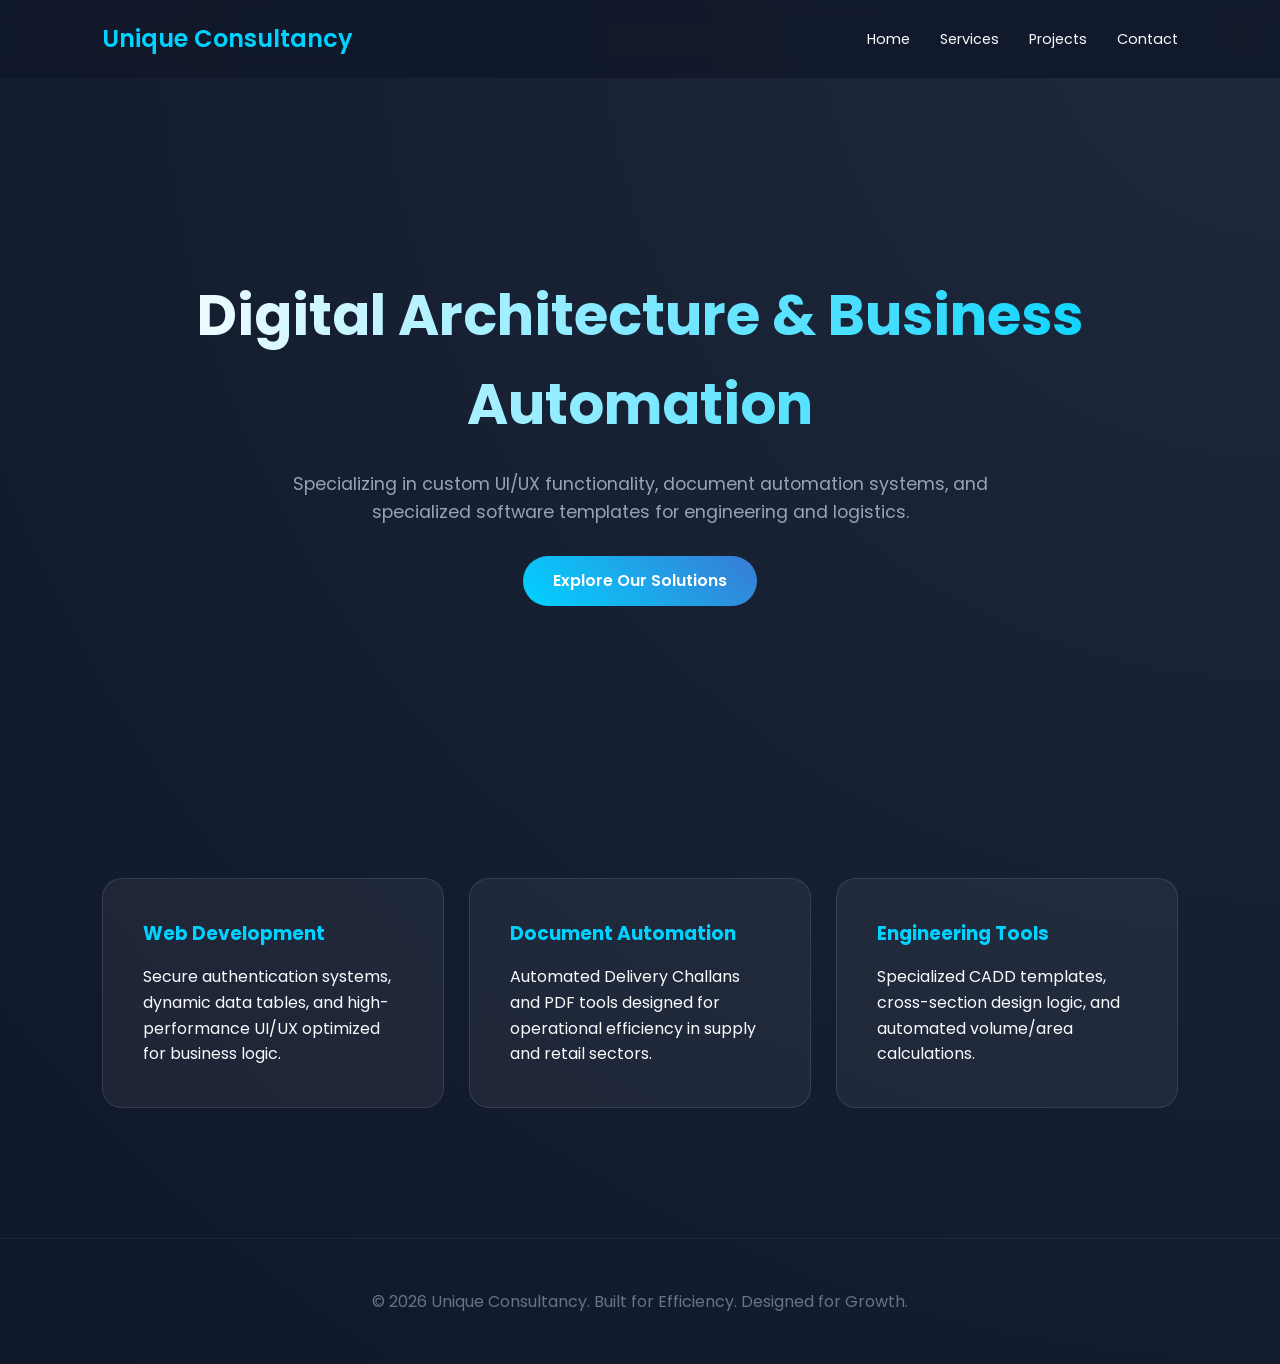
==== commit 9bb897ee: "Add files via upload" ====
--- a/index.html
+++ b/index.html
@@ -1,93 +1,135 @@
-
-<!DOCTYPE html><html lang="en" itemscope itemtype="http://schema.org/WebPage"><head><script nonce="pi2NlhrcTlzuiXDXQDrMAA">window['ppConfig'] = {productName: '6b8ce7c01e3dacd3d2c7a8cd322ff979', deleteIsEnforced:  false , sealIsEnforced:  false , heartbeatRate:  0.5 , periodicReportingRateMillis:  60000.0 , disableAllReporting:  false };(function(){'use strict';function k(a){var b=0;return function(){return b<a.length?{done:!1,value:a[b++]}:{done:!0}}}function l(a){var b=typeof Symbol!="undefined"&&Symbol.iterator&&a[Symbol.iterator];if(b)return b.call(a);if(typeof a.length=="number")return{next:k(a)};throw Error(String(a)+" is not an iterable or ArrayLike");}var m=typeof Object.defineProperties=="function"?Object.defineProperty:function(a,b,c){if(a==Array.prototype||a==Object.prototype)return a;a[b]=c.value;return a};
-function n(a){a=["object"==typeof globalThis&&globalThis,a,"object"==typeof window&&window,"object"==typeof self&&self,"object"==typeof global&&global];for(var b=0;b<a.length;++b){var c=a[b];if(c&&c.Math==Math)return c}throw Error("Cannot find global object");}var p=n(this);function q(a,b){if(b)a:{var c=p;a=a.split(".");for(var d=0;d<a.length-1;d++){var e=a[d];if(!(e in c))break a;c=c[e]}a=a[a.length-1];d=c[a];b=b(d);b!=d&&b!=null&&m(c,a,{configurable:!0,writable:!0,value:b})}}
-q("Object.is",function(a){return a?a:function(b,c){return b===c?b!==0||1/b===1/c:b!==b&&c!==c}});q("Array.prototype.includes",function(a){return a?a:function(b,c){var d=this;d instanceof String&&(d=String(d));var e=d.length;c=c||0;for(c<0&&(c=Math.max(c+e,0));c<e;c++){var f=d[c];if(f===b||Object.is(f,b))return!0}return!1}});
-q("String.prototype.includes",function(a){return a?a:function(b,c){if(this==null)throw new TypeError("The 'this' value for String.prototype.includes must not be null or undefined");if(b instanceof RegExp)throw new TypeError("First argument to String.prototype.includes must not be a regular expression");return this.indexOf(b,c||0)!==-1}});function r(a,b,c){a("https://csp.withgoogle.com/csp/proto/"+encodeURIComponent(b),JSON.stringify(c))}function t(){var a;if((a=window.ppConfig)==null?0:a.disableAllReporting)return function(){};var b,c,d,e;return(e=(b=window)==null?void 0:(c=b.navigator)==null?void 0:(d=c.sendBeacon)==null?void 0:d.bind(navigator))!=null?e:u}function u(a,b){var c=new XMLHttpRequest;c.open("POST",a);c.send(b)}
-function v(){var a=(w=Object.prototype)==null?void 0:w.__lookupGetter__("__proto__"),b=x,c=y;return function(){var d=a.call(this),e,f,g,h;r(c,b,{type:"ACCESS_GET",origin:(f=window.location.origin)!=null?f:"unknown",report:{className:(g=d==null?void 0:(e=d.constructor)==null?void 0:e.name)!=null?g:"unknown",stackTrace:(h=Error().stack)!=null?h:"unknown"}});return d}}
-function z(){var a=(A=Object.prototype)==null?void 0:A.__lookupSetter__("__proto__"),b=x,c=y;return function(d){d=a.call(this,d);var e,f,g,h;r(c,b,{type:"ACCESS_SET",origin:(f=window.location.origin)!=null?f:"unknown",report:{className:(g=d==null?void 0:(e=d.constructor)==null?void 0:e.name)!=null?g:"unknown",stackTrace:(h=Error().stack)!=null?h:"unknown"}});return d}}function B(a,b){C(a.productName,b);setInterval(function(){C(a.productName,b)},a.periodicReportingRateMillis)}
-var D="constructor __defineGetter__ __defineSetter__ hasOwnProperty __lookupGetter__ __lookupSetter__ isPrototypeOf propertyIsEnumerable toString valueOf __proto__ toLocaleString x_ngfn_x".split(" "),E=D.concat,F=navigator.userAgent.match(/Firefox\/([0-9]+)\./),G=(!F||F.length<2?0:Number(F[1])<75)?["toSource"]:[],H;if(G instanceof Array)H=G;else{for(var I=l(G),J,K=[];!(J=I.next()).done;)K.push(J.value);H=K}var L=E.call(D,H),M=[];
-function C(a,b){for(var c=[],d=l(Object.getOwnPropertyNames(Object.prototype)),e=d.next();!e.done;e=d.next())e=e.value,L.includes(e)||M.includes(e)||c.push(e);e=Object.prototype;d=[];for(var f=0;f<c.length;f++){var g=c[f];d[f]={name:g,descriptor:Object.getOwnPropertyDescriptor(Object.prototype,g),type:typeof e[g]}}if(d.length!==0){c=l(d);for(e=c.next();!e.done;e=c.next())M.push(e.value.name);var h;r(b,a,{type:"SEAL",origin:(h=window.location.origin)!=null?h:"unknown",report:{blockers:d}})}};var N=Math.random(),O=t(),P=window.ppConfig;P&&(P.disableAllReporting||P.deleteIsEnforced&&P.sealIsEnforced||N<P.heartbeatRate&&r(O,P.productName,{origin:window.location.origin,type:"HEARTBEAT"}));var y=t(),Q=window.ppConfig;if(Q)if(Q.deleteIsEnforced)delete Object.prototype.__proto__;else if(!Q.disableAllReporting){var x=Q.productName;try{var w,A;Object.defineProperty(Object.prototype,"__proto__",{enumerable:!1,get:v(),set:z()})}catch(a){}}
-(function(){var a=t(),b=window.ppConfig;b&&(b.sealIsEnforced?Object.seal(Object.prototype):b.disableAllReporting||(document.readyState!=="loading"?B(b,a):document.addEventListener("DOMContentLoaded",function(){B(b,a)})))})();}).call(this);
-</script><meta charset="utf-8"><script nonce="pi2NlhrcTlzuiXDXQDrMAA">var DOCS_timing={}; DOCS_timing['sl']=new Date().getTime();</script><script nonce="pi2NlhrcTlzuiXDXQDrMAA">function _DumpException(e) {throw e;}</script><script data-id="_gd" nonce="pi2NlhrcTlzuiXDXQDrMAA">window.WIZ_global_data = {"K1cgmc":"%.@.[null,null,null,[2,1,[1776750436,125398000],4],null,25]]","gnD3ee":"%.@.null,null,null,\"https://drive.google.com/viewer/main\"]","nQyAE":{}};</script><script nonce="pi2NlhrcTlzuiXDXQDrMAA">_docs_flag_initialData={"atari-emtpr":false,"atari-eibrm":false,"atari-eipim":false,"atari-etm":false,"atari-mfsnd":10,"docs-text-elawpc":false,"docs-text-usc":true,"atari-bae":false,"docs-text-etsrdpn":false,"docs-text-etsrds":false,"docs-text-endes":false,"docs-text-escpv":true,"docs-text-ecfs":false,"docs-text-eetxp":false,"docs-text-ettctvs":false,"docs-text-escoubs":false,"docs-text-escivs":false,"docs-text-escitrbs":false,"docs-text-eiosmc":false,"docs-text-epsi":false,"docs-text-esic":false,"docs-text-etb":false,"docs-text-esbefr":false,"docs-etshc":false,"docs-text-tbcb":2.0E7,"docs-efsmsdl":false,"docs-text-etof":false,"docs-text-ehlb":false,"docs-text-dwit":false,"docs-text-elawp":false,"docs-eec":true,"docs-text-erddra":false,"docs-esff":false,"docs-ets":false,"docs-idu":false,"docs-sup":"","docs-dli":false,"docs-liap":"/naLogImpressions","ilcm":{"eui":"AHKXmL1y7UrNCTmUecP_NCajN-wI4FkI5InWZbNBU8E-0ahcA690w6DN4Qxp2p8x2fiUrCP5Zp_c","je":1,"sstu":1777011792723984,"si":"CJGAq-XshZQDFTaXIwAdtjcFbA","gsc":null,"ei":[5703839,5704621,5706832,5706836,5738513,5738529,5740798,5740814,5743108,5743124,5747261,5762243,5762259,5767835,5767851,5776501,5776517,5798980,5798996,14101306,14101502,14101510,14101534,49472063,49472071,49644015,49644023,49769337,49769345,49822921,49822929,49823164,49823172,49833462,49833470,49842855,49842863,49924706,49924714,50223641,50223649,50266222,50266230,50273528,50273536,50297076,50297084,50503779,50503787,50549555,50549563,50561343,50561351,50586962,50586970,70971256,70971264,71079938,71079946,71085241,71085249,71120968,71120976,71376056,71376064,71387889,71387897,71465947,71465955,71528597,71528605,71530083,71530091,71544834,71544842,71546425,71546433,71652641,71658040,71658048,71659813,71659821,71689860,71689868,71710040,71710048,71742921,71742937,71798420,71798436,71825383,71825391,71855000,71855008,71897827,71897835,71960540,71960548,94327671,94327679,94353368,94353376,94434257,94434265,94523168,94523176,94624865,94624873,94629757,94629765,94660795,94660803,94661802,94661810,94692298,94692306,94744856,94744864,94785229,94785237,94819001,94819006,94819495,94819500,94864653,94864661,94902290,94902298,94904089,94904097,94918952,94918960,94940194,95087186,95087194,95087217,95087225,95112873,95112881,95182369,95182375,95314802,95314810,95317482,95317490,99251983,99251991,99368792,99368800,99402331,99402339,99440853,99440861,99457807,99457815,101492731,101492739,101519280,101519288,101562406,101562414,101629726,101629734,101631191,101631199,101687117,101687125,101836971,101836979,101837416,101837424,101855239,101855247,101887674,101887682,101917185,101917193,101922739,101922747,101922880,101922888,101933491,101933499,102030642,102030650,102059541,102059549,102070930,102070938,102074087,102074095,102146687,102146695,102161447,102161455,102198282,102198290,102199034,102199050,102244489,102244497,102249831,102262249,102262257,102280628,102280636,102287864,102287872,102343036,102343044,102343380,102343388,102402679,102402687,102430621,102430629,102469860,102469868,102517339,102517344,102548521,102548529,102673375,102685384,102685389,102685929,102685934,102690600,102690608,102691157,102691162,102691290,102691295,102718390,102721209,102721214,102727402,102727407,102741226,102741234,102762315,102762323,102787563,102807790,102807798,102867835,102867843,102883758,102883766,102903660,102903668,102909750,102909755,102921493,102921501,102925819,102925827,102926523,102926531,102932587,102932595,102944189,102944194,102944268,102944273,102944503,102944508,102944582,102944587,102944680,102944685,102944785,102944790,102956685,102956693,102972669,102972677,102973360,102973368,102988272,102988277,102988695,102988700,103011418,103011426,103163044,103163052,103176010,103176018,103281950,103281955,103285966,103285974,103286444,103286452,103288306,103288314,103289103,103289108,103289273,103289278,103296034,103296042,103322521,103322529,103326407,103326415,103343830,103343838,103354296,103354304,103354852,103354860,103355353,103355361,103355643,103355651,104530129,104573899,104573907,104575332,104575337,104575491,104575496,104575691,104575696,104575894,104615595,104615603,104699504,104699512,104761751,104761759,104794433,104794441,104857655,104857663,104907811,104907819,104940397,104940405,104962265,104975008,104975016,104976617,104976625,104983169,104983177,105082097,105082105,105112583,105112588,105114679,105114687,105117307,105117315,105125317,105125325,105140245,105140253,105180894,105180902,105283687,105283695,105292835,105292843,105302073,105302081,105346285,105346293,105360418,105360426,105373824,105373832,105393811,105393819,105439171,105439179,115509982,115509990,115601119,115601127,115626258,115626266,115626439,115626447,115669258,115669266,115779821,115779829,115780458,115780466,115818444,115818449,115909741,115909749,115943274,115943282,115990671,115990679,116059345,116059353,116176809,116176817,116221334,116221342,116235476,116235481,116250605,116250613,116276461,116276469,116307750,116361234,116372477,116372485,116407665,116416034,116416042,116421291,116421299,116425644,116448407,116449517,116459680,116470832,116495787,116496398,116538516,116538524,116542685,116550348,116561088,116561093,116561273,116561278,116567571,116567576,116593749,116609471,116609479,116613094,116613710,116685399,116685789,116704081,116704120,116714309,116714312,116783822,116783827,116786198,116832811,116840681,116840686,116858277,116858282,116874913,116877109,116919494,116923675,116924992,116980487,116980495,116999226,116999234,117021158,117021174,117026762,117026878,117026880,117037068,117037076,117037621,117037626,117070445,117070450,117070807,117070812,117136347,117166647,117223999,117224007,117228238,117228254,117268957,117268965,117290330,117290338,117309374,117309382,117381059,117381067,117382832,117410074,117457958,117457966,117528468,117528471,117530142,117556935,117557280,117617889,117632590,117642488,117660022,117660030,117683635,117706016,117707653,117707661,117711596,117736030,117755703,117755716,117755820,117756394,117757375,117775368,117782123,117786785,117786793,117792032,117840094,117842165,117842181,117848945,117848953,117859868,117859914,117866199,117866207,117888878,117888886,117895900,117895908,117924608,117952934,117995679,117995685,117995689,117995696,117995703,117997204,117999163,118000445,118010935,118044532,118094558,118094563,118146395,118155411,118171121,118171213,118172011,118179262,118219914,118246247,118254619,118269184,118275356,118349356,118364657,118367791,118373667,118509496,118532140,118532142],"crc":0,"cvi":[]},"docs-ccdil":false,"docs-eil":true,"info_params":{"token":"AHL0AtJktgKk5QIiuOkLCGxephAb5un2LQ:1777011792624"},"buildLabel":"editors.sites-viewer-frontend_20260413.02_p2","docs-show_debug_info":false,"atari-jefp":"/_/view/jserror","docs-jern":"view","atari-rhpp":"/_/view","docs-ecuach":false,"docs-cclt":2033,"docs-ecci":true,"docs-esi":false,"docs-efypr":true,"docs-eyprp":true,"docs-li":"104240","docs-trgthnt":"","docs-etmhn":false,"docs-thnt":"","docs-hbt":[],"docs-hdet":["nMX17M8pQ0kLUkpsP190WPbQDRJQ","17hED8kG50kLUkpsP190TThQn3DA","BDNZR4PXx0kLUkpsP190SJtNPkYt","Etj5wJCQk0kLUkpsP190NwiL8UMa","xCLbbDUPA0kLUkpsP190XkGJiPUm","2NUkoZehW0kLUkpsP190UUNLiXW9","yuvYtd5590kLUkpsP190Qya5K4UR","ZH4rzt2uk0kLUkpsP190UDkF5Bkq","uQUQhn57A0kLUkpsP190WHoihP41","93w8zoRF70kLUkpsP190TxXbtSeV","fAPatjr1X0kLUkpsP190SaRjNRjw","T4vgqqjK70kLUkpsP190ScPehgAW","JyFR2tYWZ0kLUkpsP190Rn3HzkxT","ufXj7vmeJ0kLUkpsP190QURhvJn2","KFks7UeZ30kLUkpsP190UUMR6cvh","LcTa6EjeC0kLUkpsP190RKgvW5qi","s3UFcjGjt0kLUkpsP190Z45ftWRr","o99ewBQXy0kLUkpsP190Nq2qr6tf","PHVyy5uSS0kLUkpsP190SUsYo8gQ","yZn21akid0iSFTCbiEB0WPiGEST3","h2TtqzmQF0kLUkpsP190YPJiQt7p","MZi9vb5UC0kLUkpsP190ReUhvVjy","dSR6SPjB80kLUkpsP190Y3xHa9qA","Bz6B7VmLu0kLUkpsP190W3FeobP7","AiLoubzsd0kLUkpsP190XtYNPgYT","2J3DVQoVh0kLUkpsP190R5wShSrC","MLmbZasLS0kLUkpsP190YHf6Zjsf","S1T4ezMsZ0kLUkpsP190U6GfQUxi","LwAAPYPwi0kLUkpsP190TR4aaiFR","zZpS7TtwA0kLUkpsP190SJfhmHn8","LqadmuFLc0kLUkpsP190VqMgRe9G","PyRpJWvnF0kLUkpsP190X6czxBQU","oiu5UhKXt0kLUkpsP190XWFatA4U","m3m67mpQU0kLUkpsP190RpzeM6tt","WKyXQmUiJ0kLUkpsP190WtAghmdt","N5u4VeWhx0iSFTCbiEB0VUTNdX6g","XM16tjwrD0iSFTCbiEB0NfzvTeuU","ybYTJk1eD0iSFTCbiEB0QV4rkzSF","TgXar1TSG0iSFTCbiEB0SsXMaKuP","JYfGDkExa0iSFTCbiEB0TTQnEDtH","2i9JBUZ3w0iSFTCbiEB0RytbUoNq","pgvTVXNKa0iSFTCbiEB0ShqmBTMR","NsVnd81bW0iSFTCbiEB0RhcXEK9M","rTQirATnb0iSFTCbiEB0W5cPcA7D","wNyww2Syr0iSFTCbiEB0Pzsbemba","DVdpfbqGj0iSFTCbiEB0RP4dMdFg","WKN3dsuG20iSFTCbiEB0NtEYhMK7","S5iPRteXX0iSFTCbiEB0YkMazE6h","6hmou1AcB0iSFTCbiEB0R9rZWXdz","wvo4NcLUj0iSFTCbiEB0Tt7mcVxE","HWuSeN2AB0iSFTCbiEB0PoBwHT2F","rMLvYG5Cd0iSFTCbiEB0VMB6o5sk","EnxXFzAMR0iSFTCbiEB0NxWnFJEU","rTcCMw3BM0mHq3jmV6o0RHeAExRK","HUYzfGVRa0mHq3jmV6o0Uxe2caXK","1XYMmM1Cu0mHq3jmV6o0Z3pEi8xm","xHhMJiXiV0mHq3jmV6o0WB8WinyM","xwSFpxEiU0mHq3jmV6o0PcnvcKmd","4MBkBg26q0mHq3jmV6o0QeKPRMpY","y5g8iW2T80mHq3jmV6o0Nr8SAj4C","W9YRKy3Lb0iSFTCbiEB0Xfs1EfPr","Ed3nhrN8D0iSFTCbiEB0RN4bJ53y","zxDKY7PC10iSFTCbiEB0UDYPJwDZ","bhEyDmbwi0mHq3jmV6o0TngCF1v2","6rKYZ6uHA0mHq3jmV6o0TeDZjgB8","71Deousgx0mHq3jmV6o0WXBQiyzi","sVEZbUAa70mHq3jmV6o0TNq1M7FF","8ZPFZT5nG0mHq3jmV6o0PJ5yoVh4","P55v8p4Lk0mHq3jmV6o0VjggjHMV","QqnZoz9ko0mHq3jmV6o0QskzBcHn","Nq8mdjdGg0mHq3jmV6o0WShxQA39","6nr31z9Wv0mERqSGkGf0VhuvAXWC","RLHeYNm410mERqSGkGf0Y817EUFK","vmx68XtfJ0mERqSGkGf0RCUBfsQr","687J7yD1q0mERqSGkGf0RVmMYHo1","qwhWQy8Zi0mERqSGkGf0W2tdypUF","wF8Sk241e0mERqSGkGf0YNtN6gpV","ijUhdx2QN0mERqSGkGf0TSD26iBJ","3iBLaMnuG0mERqSGkGf0VdY8XuLS","cFR77YEGo0iSFTCbiEB0PcMDWjX2","evUYuNCS80mERqSGkGf0Psi8j3Dw","soWncRV7C0mERqSGkGf0PZheXrWA","TvjoiCaar0mERqSGkGf0S9qS5adj","txL54xWLC0mERqSGkGf0XoEGTvCu","MP3EsW1un0mERqSGkGf0QDkfTxat","N1q4Y3fqz0mERqSGkGf0W1oPWWoc","pnKWhXiJi0mERqSGkGf0RDJejrBm","uLoGBsxEp0mERqSGkGf0Umz4HBC5","zu73Bdvrn0mERqSGkGf0P7FS5ZnG","KwaNot15n0mERqSGkGf0UnBhGVoK","ffZmMGtYT0suK1NZr2K0QUxSzEMN","NagbcZWyB0suK1NZr2K0SJmfmJ3n","KMcLKvubv0suK1NZr2K0PLMUJ7zr","a13ejFS5i0suK1NZr2K0WzewY5tP","pZ1hXv7ve0suK1NZr2K0U5qoNhyU","pwLDucJZU0ezFcgqx310NgtmYpbV","TCKDVQ6J0Bn3gbW4AcZC0PQKypCa","Z7vabQzZ0Bn3gbW4AcZC0TfvmSab","UUNcLtsso0mERqSGkGf0Uwg2tMZa","wYCZkqoz10fBWirfAym0S1sADKbJ"],"docs-hunds":false,"docs-hae":"PROD","docs-ehn":true,"docs-epq":true,"docs-upap":"/_/view/prefs"}; _docs_flag_cek= null ; if (window['DOCS_timing']) {DOCS_timing['ifdld']=new Date().getTime();}</script><meta name="viewport" content="width=device-width, initial-scale=1"><meta http-equiv="X-UA-Compatible" content="IE=edge"><meta name="referrer" content="strict-origin-when-cross-origin"><link rel="icon" href="https://ssl.gstatic.com/atari/images/public/favicon.ico"><meta property="og:title" content="UNIQUE CONSULTANCY"><meta property="og:type" content="website"><meta property="og:url" content="https://sites.google.com/view/unique-consultancy"><meta property="og:description" content="DIPAK SINGHA
-"><meta itemprop="name" content="UNIQUE CONSULTANCY"><meta itemprop="description" content="DIPAK SINGHA
-"><meta itemprop="url" content="https://sites.google.com/view/unique-consultancy"><meta itemprop="thumbnailUrl" content="https://lh3.googleusercontent.com/sitesv/AA5AbUCypUhxzpF8ZiD9MOyMv0y3z8D4Oz8NVmdXaxg7yOTabSUEYbrclR6lD1YZGY5ex0T2rx8oJ7LfvoRg18sB8rAkjUnUFtCt3UD42K_P-9MQxIfZv1z2ztfRaSw6tI4gz0-ttGWNgWJuWvTFLpS97NRsJ6UiFddbX2LnU2oBTDvM_sHTFgRumhf1=w16383"><meta itemprop="image" content="https://lh3.googleusercontent.com/sitesv/AA5AbUCypUhxzpF8ZiD9MOyMv0y3z8D4Oz8NVmdXaxg7yOTabSUEYbrclR6lD1YZGY5ex0T2rx8oJ7LfvoRg18sB8rAkjUnUFtCt3UD42K_P-9MQxIfZv1z2ztfRaSw6tI4gz0-ttGWNgWJuWvTFLpS97NRsJ6UiFddbX2LnU2oBTDvM_sHTFgRumhf1=w16383"><meta itemprop="imageUrl" content="https://lh3.googleusercontent.com/sitesv/AA5AbUCypUhxzpF8ZiD9MOyMv0y3z8D4Oz8NVmdXaxg7yOTabSUEYbrclR6lD1YZGY5ex0T2rx8oJ7LfvoRg18sB8rAkjUnUFtCt3UD42K_P-9MQxIfZv1z2ztfRaSw6tI4gz0-ttGWNgWJuWvTFLpS97NRsJ6UiFddbX2LnU2oBTDvM_sHTFgRumhf1=w16383"><meta property="og:image" content="https://lh3.googleusercontent.com/sitesv/AA5AbUCypUhxzpF8ZiD9MOyMv0y3z8D4Oz8NVmdXaxg7yOTabSUEYbrclR6lD1YZGY5ex0T2rx8oJ7LfvoRg18sB8rAkjUnUFtCt3UD42K_P-9MQxIfZv1z2ztfRaSw6tI4gz0-ttGWNgWJuWvTFLpS97NRsJ6UiFddbX2LnU2oBTDvM_sHTFgRumhf1=w16383"><link href="https://fonts.googleapis.com/css?family=Lato%3A300%2C300italic%2C400%2C400italic%2C700%2C700italic&display=swap" rel="stylesheet" nonce="45ZpFhlZBERsAYAcX9ESZg"><link href="https://fonts.googleapis.com/css?family=Google+Sans:400,500|Roboto:300,400,500,700|Source+Code+Pro:400,700&display=swap" rel="stylesheet" nonce="45ZpFhlZBERsAYAcX9ESZg"><link href="https://fonts.googleapis.com/css?family=Lato%3Ai%2Cbi%2C700%2C400&display=swap" rel="stylesheet" nonce="45ZpFhlZBERsAYAcX9ESZg"><link rel="stylesheet" href="https://www.gstatic.com/_/atari/_/ss/k=atari.vw.-TmVWTKxhf4.L.W.O/am=AAAcAAE/d=1/rs=AGEqA5k0IFUPNNVclgV44m8MVHekn374hA" data-id="_cl" nonce="45ZpFhlZBERsAYAcX9ESZg"><script nonce="pi2NlhrcTlzuiXDXQDrMAA"></script><title>UNIQUE CONSULTANCY</title><style jsname="ptDGoc" nonce="45ZpFhlZBERsAYAcX9ESZg">.M63kCb{background-color: rgba(255,255,255,1);}.OUGEr{color: rgba(33,33,33,1);}.duRjpb .OUGEr{color: rgba(34,110,147,1);}.JYVBee .OUGEr{color: rgba(34,110,147,1);}.OmQG5e .OUGEr{color: rgba(33,33,33,1);}.iwQgFb{background-color: rgba(0,0,0,0.150000006);}.ySLm4c{font-family: Lato, sans-serif;}.CbiMKe{background-color: rgba(30,108,147,1);}.qeLZfd .zfr3Q{color: rgba(33,33,33,1);}.qeLZfd .qnVSj{color: rgba(33,33,33,1);}.qeLZfd .Glwbz{color: rgba(33,33,33,1);}.qeLZfd .duRjpb{color: rgba(34,110,147,1);}.qeLZfd .qLrapd{color: rgba(34,110,147,1);}.qeLZfd .JYVBee{color: rgba(34,110,147,1);}.qeLZfd .aHM7ed{color: rgba(34,110,147,1);}.qeLZfd .OmQG5e{color: rgba(33,33,33,1);}.qeLZfd .NHD4Gf{color: rgba(33,33,33,1);}.qeLZfd .aw5Odc{color: rgba(0,101,128,1);}.qeLZfd .dhtgD:hover{color: rgba(0,0,0,1);}.qeLZfd .dhtgD:visited{color: rgba(0,101,128,1);}.qeLZfd .iwQgFb{background-color: rgba(0,0,0,0.150000006);}.qeLZfd .OUGEr{color: rgba(33,33,33,1);}.qeLZfd .duRjpb .OUGEr{color: rgba(34,110,147,1);}.qeLZfd .JYVBee .OUGEr{color: rgba(34,110,147,1);}.qeLZfd .OmQG5e .OUGEr{color: rgba(33,33,33,1);}.qeLZfd:before{background-color: rgba(242,242,242,1); display: block;}.lQAHbd .zfr3Q{color: rgba(255,255,255,1);}.lQAHbd .qnVSj{color: rgba(255,255,255,1);}.lQAHbd .Glwbz{color: rgba(255,255,255,1);}.lQAHbd .duRjpb{color: rgba(255,255,255,1);}.lQAHbd .qLrapd{color: rgba(255,255,255,1);}.lQAHbd .JYVBee{color: rgba(255,255,255,1);}.lQAHbd .aHM7ed{color: rgba(255,255,255,1);}.lQAHbd .OmQG5e{color: rgba(255,255,255,1);}.lQAHbd .NHD4Gf{color: rgba(255,255,255,1);}.lQAHbd .aw5Odc{color: rgba(255,255,255,1);}.lQAHbd .dhtgD:hover{color: rgba(255,255,255,1);}.lQAHbd .dhtgD:visited{color: rgba(255,255,255,1);}.lQAHbd .iwQgFb{background-color: rgba(255,255,255,0.150000006);}.lQAHbd .OUGEr{color: rgba(255,255,255,1);}.lQAHbd .duRjpb .OUGEr{color: rgba(255,255,255,1);}.lQAHbd .JYVBee .OUGEr{color: rgba(255,255,255,1);}.lQAHbd .OmQG5e .OUGEr{color: rgba(255,255,255,1);}.lQAHbd .CbiMKe{background-color: rgba(255,255,255,1);}.lQAHbd:before{background-color: rgba(30,108,147,1); display: block;}.cJgDec .zfr3Q{color: rgba(255,255,255,1);}.cJgDec .zfr3Q .OUGEr{color: rgba(255,255,255,1);}.cJgDec .qnVSj{color: rgba(255,255,255,1);}.cJgDec .Glwbz{color: rgba(255,255,255,1);}.cJgDec .qLrapd{color: rgba(255,255,255,1);}.cJgDec .aHM7ed{color: rgba(255,255,255,1);}.cJgDec .NHD4Gf{color: rgba(255,255,255,1);}.cJgDec .IFuOkc:before{background-color: rgba(33,33,33,1); opacity: 0; display: block;}.O13XJf{height: 340px; padding-bottom: 60px; padding-top: 60px;}.O13XJf .IFuOkc{background-color: rgba(34,110,147,1); background-image: url(https://ssl.gstatic.com/atari/images/simple-header-blended-small.png);}.O13XJf .IFuOkc:before{background-color: rgba(33,33,33,1); opacity: 0.4; display: block;}.O13XJf .zfr3Q{color: rgba(255,255,255,1);}.O13XJf .qnVSj{color: rgba(255,255,255,1);}.O13XJf .Glwbz{color: rgba(255,255,255,1);}.O13XJf .duRjpb{color: rgba(255,255,255,1);}.O13XJf .qLrapd{color: rgba(255,255,255,1);}.O13XJf .JYVBee{color: rgba(255,255,255,1);}.O13XJf .aHM7ed{color: rgba(255,255,255,1);}.O13XJf .OmQG5e{color: rgba(255,255,255,1);}.O13XJf .NHD4Gf{color: rgba(255,255,255,1);}.tpmmCb .zfr3Q{color: rgba(33,33,33,1);}.tpmmCb .zfr3Q .OUGEr{color: rgba(33,33,33,1);}.tpmmCb .qnVSj{color: rgba(33,33,33,1);}.tpmmCb .Glwbz{color: rgba(33,33,33,1);}.tpmmCb .qLrapd{color: rgba(33,33,33,1);}.tpmmCb .aHM7ed{color: rgba(33,33,33,1);}.tpmmCb .NHD4Gf{color: rgba(33,33,33,1);}.tpmmCb .IFuOkc:before{background-color: rgba(255,255,255,1); display: block;}.tpmmCb .Wew9ke{fill: rgba(33,33,33,1);}.aw5Odc{color: rgba(0,101,128,1);}.dhtgD:hover{color: rgba(0,122,147,1);}.dhtgD:active{color: rgba(0,122,147,1);}.dhtgD:visited{color: rgba(0,101,128,1);}.Zjiec{color: rgba(255,255,255,1); font-family: Lato, sans-serif; font-size: 19pt; font-weight: 300; letter-spacing: 1px; line-height: 1.3; padding-bottom: 62.5px; padding-left: 48px; padding-right: 36px; padding-top: 11.5px;}.XMyrgf{margin-top: 0px; margin-left: 48px; margin-bottom: 24px; margin-right: 24px;}.TlfmSc{color: rgba(255,255,255,1); font-family: Lato, sans-serif; font-size: 15pt; font-weight: 300; line-height: 1.333;}.Mz8gvb{color: rgba(255,255,255,1);}.zDUgLc{background-color: rgba(33,33,33,1);}.QTKDff.chg4Jd:focus{background-color: rgba(255,255,255,0.1199999973);}.YTv4We{color: rgba(178,178,178,1);}.YTv4We:hover:before{background-color: rgba(255,255,255,0.1199999973); display: block;}.YTv4We.chg4Jd:focus:before{border-color: rgba(255,255,255,0.3600000143); display: block;}.eWDljc{background-color: rgba(33,33,33,1);}.eWDljc .hDrhEe{padding-left: 8px;}.ZXW7w{color: rgba(255,255,255,1); opacity: 0.6;}.PsKE7e{color: rgba(255,255,255,1); font-family: Lato, sans-serif; font-size: 12pt; font-weight: 300;}.lhZOrc{color: rgba(73,170,212,1);}.hDrhEe:hover{color: rgba(73,170,212,1);}.M9vuGd{color: rgba(73,170,212,1); font-weight: 400;}.jgXgSe:hover{color: rgba(73,170,212,1);}.j10yRb:hover{color: rgba(0,188,212,1);}.j10yRb.chg4Jd:focus:before{border-color: rgba(255,255,255,0.3600000143); display: block;}.tCHXDc{color: rgba(255,255,255,1);}.iWs3gf.chg4Jd:focus{background-color: rgba(255,255,255,0.1199999973);}.wgxiMe{background-color: rgba(33,33,33,1);}.fOU46b .TlfmSc{color: rgba(255,255,255,1);}.fOU46b .KJll8d{background-color: rgba(255,255,255,1);}.fOU46b .Mz8gvb{color: rgba(255,255,255,1);}.fOU46b .Mz8gvb.chg4Jd:focus:before{border-color: rgba(255,255,255,1); display: block;}.fOU46b .qV4dIc{color: rgba(255,255,255,0.8700000048);}.fOU46b .jgXgSe:hover{color: rgba(255,255,255,1);}.fOU46b .M9vuGd{color: rgba(255,255,255,1);}.fOU46b .tCHXDc{color: rgba(255,255,255,0.8700000048);}.fOU46b .iWs3gf.chg4Jd:focus{background-color: rgba(255,255,255,0.1199999973);}.fOU46b .G8QRnc .Mz8gvb{color: rgba(0,0,0,0.8000000119);}.fOU46b .G8QRnc .Mz8gvb.chg4Jd:focus:before{border-color: rgba(0,0,0,0.8000000119); display: block;}.fOU46b .G8QRnc .ZXW7w{color: rgba(0,0,0,0.8000000119);}.fOU46b .G8QRnc .TlfmSc{color: rgba(0,0,0,0.8000000119);}.fOU46b .G8QRnc .KJll8d{background-color: rgba(0,0,0,0.8000000119);}.fOU46b .G8QRnc .qV4dIc{color: rgba(0,0,0,0.6399999857);}.fOU46b .G8QRnc .jgXgSe:hover{color: rgba(0,0,0,0.8199999928);}.fOU46b .G8QRnc .M9vuGd{color: rgba(0,0,0,0.8199999928);}.fOU46b .G8QRnc .tCHXDc{color: rgba(0,0,0,0.6399999857);}.fOU46b .G8QRnc .iWs3gf.chg4Jd:focus{background-color: rgba(0,0,0,0.1199999973);}.fOU46b .usN8rf .Mz8gvb{color: rgba(0,0,0,0.8000000119);}.fOU46b .usN8rf .Mz8gvb.chg4Jd:focus:before{border-color: rgba(0,0,0,0.8000000119); display: block;}.fOU46b .usN8rf .ZXW7w{color: rgba(0,0,0,0.8000000119);}.fOU46b .usN8rf .TlfmSc{color: rgba(0,0,0,0.8000000119);}.fOU46b .usN8rf .KJll8d{background-color: rgba(0,0,0,0.8000000119);}.fOU46b .usN8rf .qV4dIc{color: rgba(0,0,0,0.6399999857);}.fOU46b .usN8rf .jgXgSe:hover{color: rgba(0,0,0,0.8199999928);}.fOU46b .usN8rf .M9vuGd{color: rgba(0,0,0,0.8199999928);}.fOU46b .usN8rf .tCHXDc{color: rgba(0,0,0,0.6399999857);}.fOU46b .usN8rf .iWs3gf.chg4Jd:focus{background-color: rgba(0,0,0,0.1199999973);}.fOU46b .aCIEDd .qV4dIc{color: rgba(33,33,33,1);}.fOU46b .aCIEDd .TlfmSc{color: rgba(33,33,33,1);}.fOU46b .aCIEDd .KJll8d{background-color: rgba(33,33,33,1);}.fOU46b .aCIEDd .ZXW7w{color: rgba(33,33,33,1);}.fOU46b .aCIEDd .jgXgSe:hover{color: rgba(33,33,33,1); opacity: 0.82;}.fOU46b .aCIEDd .Mz8gvb{color: rgba(33,33,33,1);}.fOU46b .aCIEDd .tCHXDc{color: rgba(33,33,33,1);}.fOU46b .aCIEDd .iWs3gf.chg4Jd:focus{background-color: rgba(33,33,33,0.1199999973);}.fOU46b .a3ETed .qV4dIc{color: rgba(255,255,255,1);}.fOU46b .a3ETed .TlfmSc{color: rgba(255,255,255,1);}.fOU46b .a3ETed .KJll8d{background-color: rgba(255,255,255,1);}.fOU46b .a3ETed .ZXW7w{color: rgba(255,255,255,1);}.fOU46b .a3ETed .jgXgSe:hover{color: rgba(255,255,255,1); opacity: 0.82;}.fOU46b .a3ETed .Mz8gvb{color: rgba(255,255,255,1);}.fOU46b .a3ETed .tCHXDc{color: rgba(255,255,255,1);}.fOU46b .a3ETed .iWs3gf.chg4Jd:focus{background-color: rgba(255,255,255,0.1199999973);}@media only screen and (min-width: 1280px){.XeSM4.b2Iqye.fOU46b .LBrwzc .tCHXDc{color: rgba(255,255,255,0.8700000048);}}.XeSM4.b2Iqye.fOU46b .LBrwzc .iWs3gf.chg4Jd:focus{background-color: rgba(255,255,255,0.1199999973);}@media only screen and (min-width: 1280px){.KuNac.b2Iqye.fOU46b .tCHXDc{color: rgba(0,0,0,0.6399999857);}}.KuNac.b2Iqye.fOU46b .iWs3gf.chg4Jd:focus{background-color: rgba(0,0,0,0.1199999973);}.fOU46b .zDUgLc{opacity: 0;}.LBrwzc .ZXW7w{color: rgba(0,0,0,1);}.LBrwzc .KJll8d{background-color: rgba(0,0,0,1);}.GBy4H .ZXW7w{color: rgba(255,255,255,1);}.GBy4H .KJll8d{background-color: rgba(255,255,255,1);}.eBSUbc{background-color: rgba(33,33,33,1); color: rgba(0,188,212,0.6999999881);}.BFDQOb:hover{color: rgba(73,170,212,1);}.ImnMyf{background-color: rgba(255,255,255,1); color: rgba(33,33,33,1);}.Vs12Bd{background-color: rgba(242,242,242,1); color: rgba(33,33,33,1);}.S5d9Rd{background-color: rgba(30,108,147,1); color: rgba(255,255,255,1);}.zfr3Q{color: rgba(33,33,33,1); font-family: Lato, sans-serif; font-size: 11pt; font-weight: 400; line-height: 1.6667; margin-top: 12px;}.qnVSj{color: rgba(33,33,33,1);}.Glwbz{color: rgba(33,33,33,1);}.duRjpb{color: rgba(34,110,147,1); font-family: Lato, sans-serif; font-size: 34pt; font-weight: 300; letter-spacing: 0.5px; line-height: 1.2; margin-top: 30px;}.Ap4VC{margin-bottom: -30px;}.qLrapd{color: rgba(34,110,147,1);}.JYVBee{color: rgba(34,110,147,1); font-family: Lato, sans-serif; font-size: 19pt; font-weight: 400; line-height: 1.4; margin-top: 20px;}.CobnVe{margin-bottom: -20px;}.aHM7ed{color: rgba(34,110,147,1);}.OmQG5e{color: rgba(33,33,33,1); font-family: Lato, sans-serif; font-size: 15pt; font-style: normal; font-weight: 400; line-height: 1.25; margin-top: 16px;}.GV3q8e{margin-bottom: -16px;}.NHD4Gf{color: rgba(33,33,33,1);}.LB7kq .duRjpb{font-size: 64pt; letter-spacing: 2px; line-height: 1; margin-top: 40px;}.LB7kq .JYVBee{font-size: 25pt; font-weight: 300; line-height: 1.1; margin-top: 25px;}@media only screen and (max-width: 479px){.LB7kq .duRjpb{font-size: 40pt;}}@media only screen and (min-width: 480px) and (max-width: 767px){.LB7kq .duRjpb{font-size: 53pt;}}@media only screen and (max-width: 479px){.LB7kq .JYVBee{font-size: 19pt;}}@media only screen and (min-width: 480px) and (max-width: 767px){.LB7kq .JYVBee{font-size: 22pt;}}.O13XJf{height: 340px; padding-bottom: 60px; padding-top: 60px;}@media only screen and (min-width: 480px) and (max-width: 767px){.O13XJf{height: 280px; padding-bottom: 40px; padding-top: 40px;}}@media only screen and (max-width: 479px){.O13XJf{height: 250px; padding-bottom: 30px; padding-top: 30px;}}.SBrW1{height: 520px;}@media only screen and (min-width: 480px) and (max-width: 767px){.SBrW1{height: 520px;}}@media only screen and (max-width: 479px){.SBrW1{height: 400px;}}.Wew9ke{fill: rgba(255,255,255,1);}.gk8rDe{height: 180px; padding-bottom: 32px; padding-top: 60px;}.gk8rDe .zfr3Q{color: rgba(0,0,0,1);}.gk8rDe .duRjpb{color: rgba(34,110,147,1); font-size: 45pt; line-height: 1.1;}.gk8rDe .qLrapd{color: rgba(34,110,147,1);}.gk8rDe .JYVBee{color: rgba(34,110,147,1); font-size: 27pt; line-height: 1.35; margin-top: 15px;}.gk8rDe .aHM7ed{color: rgba(34,110,147,1);}.gk8rDe .OmQG5e{color: rgba(33,33,33,1);}.gk8rDe .NHD4Gf{color: rgba(33,33,33,1);}@media only screen and (max-width: 479px){.gk8rDe .duRjpb{font-size: 30pt;}}@media only screen and (min-width: 480px) and (max-width: 767px){.gk8rDe .duRjpb{font-size: 38pt;}}@media only screen and (max-width: 479px){.gk8rDe .JYVBee{font-size: 20pt;}}@media only screen and (min-width: 480px) and (max-width: 767px){.gk8rDe .JYVBee{font-size: 24pt;}}@media only screen and (min-width: 480px) and (max-width: 767px){.gk8rDe{padding-top: 45px;}}@media only screen and (max-width: 479px){.gk8rDe{padding-bottom: 0px; padding-top: 30px;}}.dhtgD{text-decoration: underline;}.JzO0Vc{background-color: rgba(33,33,33,1); font-family: Lato, sans-serif; width: 250px;}@media only screen and (min-width: 1280px){.JzO0Vc{padding-top: 48.5px;}}.TlfmSc{font-family: Lato, sans-serif; font-size: 15pt; font-weight: 300; line-height: 1.333;}.PsKE7e{font-family: Lato, sans-serif; font-size: 12pt;}.IKA38e{line-height: 1.21;}.hDrhEe{padding-bottom: 11.5px; padding-top: 11.5px;}.zDUgLc{opacity: 1;}.QmpIrf{background-color: rgba(30,108,147,1); border-color: rgba(255,255,255,1); color: rgba(255,255,255,1); font-family: Lato, sans-serif; font-size: 11pt; line-height: normal;}.xkUom{border-color: rgba(30,108,147,1); color: rgba(30,108,147,1); font-family: Lato, sans-serif; font-size: 11pt; line-height: normal;}.xkUom:hover{background-color: rgba(30,108,147,0.1000000015);}.KjwKmc{color: rgba(30,108,147,1); font-family: Lato, sans-serif; font-size: 11pt; line-height: normal; line-height: normal;}.KjwKmc:hover{background-color: rgba(30,108,147,0.1000000015);}.lQAHbd .QmpIrf{background-color: rgba(255,255,255,1); border-color: rgba(34,110,147,1); color: rgba(34,110,147,1); font-family: Lato, sans-serif; font-size: 11pt; line-height: normal;}.lQAHbd .xkUom{border-color: rgba(242,242,242,1); color: rgba(242,242,242,1); font-family: Lato, sans-serif; font-size: 11pt; line-height: normal;}.lQAHbd .xkUom:hover{background-color: rgba(255,255,255,0.1000000015);}.lQAHbd .KjwKmc{color: rgba(242,242,242,1); font-family: Lato, sans-serif; font-size: 11pt; line-height: normal;}.lQAHbd .KjwKmc:hover{background-color: rgba(255,255,255,0.1000000015);}.lQAHbd .Mt0nFe{border-color: rgba(255,255,255,0.200000003);}.cJgDec .QmpIrf{background-color: rgba(255,255,255,1); border-color: rgba(34,110,147,1); color: rgba(34,110,147,1); font-family: Lato, sans-serif; font-size: 11pt; line-height: normal;}.cJgDec .xkUom{border-color: rgba(242,242,242,1); color: rgba(242,242,242,1); font-family: Lato, sans-serif; font-size: 11pt; line-height: normal;}.cJgDec .xkUom:hover{background-color: rgba(255,255,255,0.1000000015);}.cJgDec .KjwKmc{color: rgba(242,242,242,1); font-family: Lato, sans-serif; font-size: 11pt; line-height: normal;}.cJgDec .KjwKmc:hover{background-color: rgba(255,255,255,0.1000000015);}.tpmmCb .QmpIrf{background-color: rgba(255,255,255,1); border-color: rgba(34,110,147,1); color: rgba(34,110,147,1); font-family: Lato, sans-serif; font-size: 11pt; line-height: normal;}.tpmmCb .xkUom{border-color: rgba(30,108,147,1); color: rgba(30,108,147,1); font-family: Lato, sans-serif; font-size: 11pt; line-height: normal;}.tpmmCb .xkUom:hover{background-color: rgba(30,108,147,0.1000000015);}.tpmmCb .KjwKmc{color: rgba(30,108,147,1); font-family: Lato, sans-serif; font-size: 11pt; line-height: normal;}.tpmmCb .KjwKmc:hover{background-color: rgba(30,108,147,0.1000000015);}.gk8rDe .QmpIrf{background-color: rgba(30,108,147,1); border-color: rgba(255,255,255,1); color: rgba(255,255,255,1); font-family: Lato, sans-serif; font-size: 11pt; line-height: normal;}.gk8rDe .xkUom{border-color: rgba(30,108,147,1); color: rgba(30,108,147,1); font-family: Lato, sans-serif; font-size: 11pt; line-height: normal;}.gk8rDe .xkUom:hover{background-color: rgba(30,108,147,0.1000000015);}.gk8rDe .KjwKmc{color: rgba(30,108,147,1); font-family: Lato, sans-serif; font-size: 11pt; line-height: normal;}.gk8rDe .KjwKmc:hover{background-color: rgba(30,108,147,0.1000000015);}.O13XJf .QmpIrf{background-color: rgba(255,255,255,1); border-color: rgba(34,110,147,1); color: rgba(34,110,147,1); font-family: Lato, sans-serif; font-size: 11pt; line-height: normal;}.O13XJf .xkUom{border-color: rgba(242,242,242,1); color: rgba(242,242,242,1); font-family: Lato, sans-serif; font-size: 11pt; line-height: normal;}.O13XJf .xkUom:hover{background-color: rgba(255,255,255,0.1000000015);}.O13XJf .KjwKmc{color: rgba(242,242,242,1); font-family: Lato, sans-serif; font-size: 11pt; line-height: normal;}.O13XJf .KjwKmc:hover{background-color: rgba(255,255,255,0.1000000015);}.Y4CpGd{font-family: Lato, sans-serif; font-size: 11pt;}.CMArNe{background-color: rgba(242,242,242,1);}.LBrwzc .TlfmSc{color: rgba(0,0,0,0.8000000119);}.LBrwzc .YTv4We{color: rgba(0,0,0,0.6399999857);}.LBrwzc .YTv4We.chg4Jd:focus:before{border-color: rgba(0,0,0,0.6399999857); display: block;}.LBrwzc .Mz8gvb{color: rgba(0,0,0,0.6399999857);}.LBrwzc .tCHXDc{color: rgba(0,0,0,0.6399999857);}.LBrwzc .iWs3gf.chg4Jd:focus{background-color: rgba(0,0,0,0.1199999973);}.LBrwzc .wgxiMe{background-color: rgba(255,255,255,1);}.LBrwzc .qV4dIc{color: rgba(0,0,0,0.6399999857);}.LBrwzc .M9vuGd{color: rgba(0,0,0,0.8000000119); font-weight: bold;}.LBrwzc .Zjiec{color: rgba(0,0,0,0.8000000119);}.LBrwzc .IKA38e{color: rgba(0,0,0,0.6399999857);}.LBrwzc .lhZOrc.IKA38e{color: rgba(0,0,0,0.8000000119); font-weight: bold;}.LBrwzc .j10yRb:hover{color: rgba(0,0,0,0.8000000119);}.LBrwzc .eBSUbc{color: rgba(0,0,0,0.8000000119);}.LBrwzc .hDrhEe:hover{color: rgba(0,0,0,0.8000000119);}.LBrwzc .jgXgSe:hover{color: rgba(0,0,0,0.8000000119);}.LBrwzc .M9vuGd:hover{color: rgba(0,0,0,0.8000000119);}.LBrwzc .zDUgLc{border-bottom-color: rgba(204,204,204,1); border-bottom-width: 1px; border-bottom-style: solid;}.fOU46b .LBrwzc .M9vuGd{color: rgba(0,0,0,0.8000000119);}.fOU46b .LBrwzc .jgXgSe:hover{color: rgba(0,0,0,0.8000000119);}.fOU46b .LBrwzc .zDUgLc{opacity: 1; border-bottom-style: none;}.fOU46b .LBrwzc .tCHXDc{color: rgba(0,0,0,0.6399999857);}.fOU46b .LBrwzc .iWs3gf.chg4Jd:focus{background-color: rgba(0,0,0,0.1199999973);}.fOU46b .GBy4H .M9vuGd{color: rgba(255,255,255,1);}.fOU46b .GBy4H .jgXgSe:hover{color: rgba(255,255,255,1);}.fOU46b .GBy4H .zDUgLc{opacity: 1;}.fOU46b .GBy4H .tCHXDc{color: rgba(255,255,255,0.8700000048);}.fOU46b .GBy4H .iWs3gf.chg4Jd:focus{background-color: rgba(255,255,255,0.1199999973);}.XeSM4.G9Qloe.fOU46b .LBrwzc .tCHXDc{color: rgba(0,0,0,0.6399999857);}.XeSM4.G9Qloe.fOU46b .LBrwzc .iWs3gf.chg4Jd:focus{background-color: rgba(0,0,0,0.1199999973);}.GBy4H .lhZOrc.IKA38e{color: rgba(255,255,255,1);}.GBy4H .eBSUbc{color: rgba(255,255,255,0.8700000048);}.GBy4H .hDrhEe:hover{color: rgba(255,255,255,1);}.GBy4H .j10yRb:hover{color: rgba(255,255,255,1);}.GBy4H .YTv4We{color: rgba(255,255,255,1);}.GBy4H .YTv4We.chg4Jd:focus:before{border-color: rgba(255,255,255,1); display: block;}.GBy4H .tCHXDc{color: rgba(255,255,255,0.8700000048);}.GBy4H .iWs3gf.chg4Jd:focus{background-color: rgba(255,255,255,0.1199999973);}.GBy4H .jgXgSe:hover{color: rgba(255,255,255,1);}.GBy4H .jgXgSe:hover{color: rgba(255,255,255,1);}.GBy4H .M9vuGd{color: rgba(255,255,255,1);}.GBy4H .M9vuGd:hover{color: rgba(255,255,255,1);}.QcmuFb{padding-left: 20px;}.vDPrib{padding-left: 40px;}.TBDXjd{padding-left: 60px;}.bYeK8e{padding-left: 80px;}.CuqSDe{padding-left: 100px;}.Havqpe{padding-left: 120px;}.JvDrRe{padding-left: 140px;}.o5lrIf{padding-left: 160px;}.yOJW7c{padding-left: 180px;}.rB8cye{padding-left: 200px;}.RuayVd{padding-right: 20px;}.YzcKX{padding-right: 40px;}.reTV0b{padding-right: 60px;}.vSYeUc{padding-right: 80px;}.PxtZIe{padding-right: 100px;}.ahQMed{padding-right: 120px;}.rzhcXb{padding-right: 140px;}.PBhj0b{padding-right: 160px;}.TlN46c{padding-right: 180px;}.GEdNnc{padding-right: 200px;}.TMjjoe{font-family: Lato, sans-serif; font-size: 9pt; line-height: 1.2; margin-top: 0px;}@media only screen and (min-width: 1280px){.yxgWrb{margin-left: 250px;}}@media only screen and (max-width: 479px){.Zjiec{font-size: 15pt;}}@media only screen and (min-width: 480px) and (max-width: 767px){.Zjiec{font-size: 17pt;}}@media only screen and (max-width: 479px){.TlfmSc{font-size: 13pt;}}@media only screen and (min-width: 480px) and (max-width: 767px){.TlfmSc{font-size: 14pt;}}@media only screen and (max-width: 479px){.PsKE7e{font-size: 12pt;}}@media only screen and (min-width: 480px) and (max-width: 767px){.PsKE7e{font-size: 12pt;}}@media only screen and (max-width: 479px){.duRjpb{font-size: 24pt;}}@media only screen and (min-width: 480px) and (max-width: 767px){.duRjpb{font-size: 29pt;}}@media only screen and (max-width: 479px){.JYVBee{font-size: 15pt;}}@media only screen and (min-width: 480px) and (max-width: 767px){.JYVBee{font-size: 17pt;}}@media only screen and (max-width: 479px){.OmQG5e{font-size: 13pt;}}@media only screen and (min-width: 480px) and (max-width: 767px){.OmQG5e{font-size: 14pt;}}@media only screen and (max-width: 479px){.TlfmSc{font-size: 13pt;}}@media only screen and (min-width: 480px) and (max-width: 767px){.TlfmSc{font-size: 14pt;}}@media only screen and (max-width: 479px){.PsKE7e{font-size: 12pt;}}@media only screen and (min-width: 480px) and (max-width: 767px){.PsKE7e{font-size: 12pt;}}@media only screen and (max-width: 479px){.TMjjoe{font-size: 9pt;}}@media only screen and (min-width: 480px) and (max-width: 767px){.TMjjoe{font-size: 9pt;}}section[id="h.INITIAL_GRID.srq3yk2m2pm6"] .IFuOkc:before{opacity: 0.5;}</style><script nonce="pi2NlhrcTlzuiXDXQDrMAA">_at_config = [null,"AIzaSyChg3MFqzdi1P5J-YvEyakkSA1yU7HRcDI","897606708560-a63d8ia0t9dhtpdt4i3djab2m42see7o.apps.googleusercontent.com",null,null,null,null,null,null,null,null,null,null,null,"SITES_%s",null,null,null,null,null,null,null,null,null,["AHKXmL1y7UrNCTmUecP_NCajN-wI4FkI5InWZbNBU8E-0ahcA690w6DN4Qxp2p8x2fiUrCP5Zp_c",1,"CJGAq-XshZQDFTaXIwAdtjcFbA",1777011792723984,[5703839,5704621,5706832,5706836,5738513,5738529,5740798,5740814,5743108,5743124,5747261,5762243,5762259,5767835,5767851,5776501,5776517,5798980,5798996,14101306,14101502,14101510,14101534,49472063,49472071,49644015,49644023,49769337,49769345,49822921,49822929,49823164,49823172,49833462,49833470,49842855,49842863,49924706,49924714,50223641,50223649,50266222,50266230,50273528,50273536,50297076,50297084,50503779,50503787,50549555,50549563,50561343,50561351,50586962,50586970,70971256,70971264,71079938,71079946,71085241,71085249,71120968,71120976,71376056,71376064,71387889,71387897,71465947,71465955,71528597,71528605,71530083,71530091,71544834,71544842,71546425,71546433,71652641,71658040,71658048,71659813,71659821,71689860,71689868,71710040,71710048,71742921,71742937,71798420,71798436,71825383,71825391,71855000,71855008,71897827,71897835,71960540,71960548,94327671,94327679,94353368,94353376,94434257,94434265,94523168,94523176,94624865,94624873,94629757,94629765,94660795,94660803,94661802,94661810,94692298,94692306,94744856,94744864,94785229,94785237,94819001,94819006,94819495,94819500,94864653,94864661,94902290,94902298,94904089,94904097,94918952,94918960,94940194,95087186,95087194,95087217,95087225,95112873,95112881,95182369,95182375,95314802,95314810,95317482,95317490,99251983,99251991,99368792,99368800,99402331,99402339,99440853,99440861,99457807,99457815,101492731,101492739,101519280,101519288,101562406,101562414,101629726,101629734,101631191,101631199,101687117,101687125,101836971,101836979,101837416,101837424,101855239,101855247,101887674,101887682,101917185,101917193,101922739,101922747,101922880,101922888,101933491,101933499,102030642,102030650,102059541,102059549,102070930,102070938,102074087,102074095,102146687,102146695,102161447,102161455,102198282,102198290,102199034,102199050,102244489,102244497,102249831,102262249,102262257,102280628,102280636,102287864,102287872,102343036,102343044,102343380,102343388,102402679,102402687,102430621,102430629,102469860,102469868,102517339,102517344,102548521,102548529,102673375,102685384,102685389,102685929,102685934,102690600,102690608,102691157,102691162,102691290,102691295,102718390,102721209,102721214,102727402,102727407,102741226,102741234,102762315,102762323,102787563,102807790,102807798,102867835,102867843,102883758,102883766,102903660,102903668,102909750,102909755,102921493,102921501,102925819,102925827,102926523,102926531,102932587,102932595,102944189,102944194,102944268,102944273,102944503,102944508,102944582,102944587,102944680,102944685,102944785,102944790,102956685,102956693,102972669,102972677,102973360,102973368,102988272,102988277,102988695,102988700,103011418,103011426,103163044,103163052,103176010,103176018,103281950,103281955,103285966,103285974,103286444,103286452,103288306,103288314,103289103,103289108,103289273,103289278,103296034,103296042,103322521,103322529,103326407,103326415,103343830,103343838,103354296,103354304,103354852,103354860,103355353,103355361,103355643,103355651,104530129,104573899,104573907,104575332,104575337,104575491,104575496,104575691,104575696,104575894,104615595,104615603,104699504,104699512,104761751,104761759,104794433,104794441,104857655,104857663,104907811,104907819,104940397,104940405,104962265,104975008,104975016,104976617,104976625,104983169,104983177,105082097,105082105,105112583,105112588,105114679,105114687,105117307,105117315,105125317,105125325,105140245,105140253,105180894,105180902,105283687,105283695,105292835,105292843,105302073,105302081,105346285,105346293,105360418,105360426,105373824,105373832,105393811,105393819,105439171,105439179,115509982,115509990,115601119,115601127,115626258,115626266,115626439,115626447,115669258,115669266,115779821,115779829,115780458,115780466,115818444,115818449,115909741,115909749,115943274,115943282,115990671,115990679,116059345,116059353,116176809,116176817,116221334,116221342,116235476,116235481,116250605,116250613,116276461,116276469,116307750,116361234,116372477,116372485,116407665,116416034,116416042,116421291,116421299,116425644,116448407,116449517,116459680,116470832,116495787,116496398,116538516,116538524,116542685,116550348,116561088,116561093,116561273,116561278,116567571,116567576,116593749,116609471,116609479,116613094,116613710,116685399,116685789,116704081,116704120,116714309,116714312,116783822,116783827,116786198,116832811,116840681,116840686,116858277,116858282,116874913,116877109,116919494,116923675,116924992,116980487,116980495,116999226,116999234,117021158,117021174,117026762,117026878,117026880,117037068,117037076,117037621,117037626,117070445,117070450,117070807,117070812,117136347,117166647,117223999,117224007,117228238,117228254,117268957,117268965,117290330,117290338,117309374,117309382,117381059,117381067,117382832,117410074,117457958,117457966,117528468,117528471,117530142,117556935,117557280,117617889,117632590,117642488,117660022,117660030,117683635,117706016,117707653,117707661,117711596,117736030,117755703,117755716,117755820,117756394,117757375,117775368,117782123,117786785,117786793,117792032,117840094,117842165,117842181,117848945,117848953,117859868,117859914,117866199,117866207,117888878,117888886,117895900,117895908,117924608,117952934,117995679,117995685,117995689,117995696,117995703,117997204,117999163,118000445,118010935,118044532,118094558,118094563,118146395,118155411,118171121,118171213,118172011,118179262,118219914,118246247,118254619,118269184,118275356,118349356,118364657,118367791,118373667,118509496,118532140,118532142]],"AHL0AtJktgKk5QIiuOkLCGxephAb5un2LQ:1777011792624",null,null,null,0,null,null,null,null,null,null,null,null,null,"https://drive.google.com",null,null,null,null,null,null,null,null,null,0,1,null,null,null,null,null,null,null,null,null,null,null,null,null,null,null,null,null,null,null,null,null,null,null,null,null,null,null,null,null,null,null,null,null,null,null,null,null,null,null,null,null,null,null,null,null,null,"v2internal","https://docs.google.com",null,null,null,null,null,null,"https://sites.google.com/new/?authuser\u003d0",null,null,null,null,null,0,null,null,null,null,null,null,null,null,null,null,null,null,null,null,null,null,null,null,null,null,null,1,"",null,null,null,null,null,null,null,null,null,null,null,null,6,null,null,"https://accounts.google.com/o/oauth2/auth","https://accounts.google.com/o/oauth2/postmessageRelay",null,null,null,null,78,"https://sites.google.com/new/?authuser\u003d0\u0026usp\u003dviewer_footer\u0026authuser\u003d0",null,null,null,null,null,null,null,null,null,null,null,null,null,null,null,null,null,null,null,null,null,null,null,null,null,null,null,null,null,null,null,null,null,null,null,null,null,null,null,null,null,null,null,null,null,null,null,null,null,null,null,null,null,"https://www.gstatic.com/atari/embeds/83a60601c213b72fb19c1855fb0c5f26/intermediate-frame-minified.html",0,null,"v2beta",null,null,null,null,null,null,4,"https://accounts.google.com/o/oauth2/iframe",null,null,null,null,null,null,"https://1767901309-atari-embeds.googleusercontent.com/embeds/16cb204cf3a9d4d223a0a3fd8b0eec5d/inner-frame-minified.html",null,null,null,null,null,null,null,null,null,null,null,null,null,null,null,null,null,null,null,null,null,null,null,null,null,null,null,null,null,null,null,null,null,null,null,null,null,null,null,null,null,null,null,null,null,null,null,null,null,null,null,null,null,null,null,null,null,null,null,null,null,null,null,null,null,null,0,null,null,null,null,null,null,null,null,null,null,null,null,null,null,null,null,null,null,null,"https://sites.google.com/view/unique-consultancy",null,null,null,null,null,null,null,null,null,null,null,null,null,null,null,null,null,null,null,null,null,null,null,null,null,null,null,null,null,null,null,null,null,null,0,null,null,null,null,null,null,0,null,"",null,null,null,null,null,null,null,null,null,null,null,null,null,null,null,null,null,1,null,null,null,null,0,"[{\"data\":{\"informed-publishing-overlay-promo-id\":{\"dismissed\":true,\"shownCount\":0},\"atari-custom-themes-promo\":{\"dismissed\":true,\"shownCount\":0},\"atari-images-in-collapsible-groups-promo\":{\"dismissed\":true,\"shownCount\":0},\"atari-social-links-promo\":{\"dismissed\":true,\"shownCount\":0},\"atari-spacer-promo\":{\"dismissed\":true,\"shownCount\":0}},\"keyPath\":[\"syncMap\",\"preferences\",\"atari-asp\",\"8\"],\"state\":{\"timestamp\":1743054887436111}},{\"data\":{\"value\":0},\"keyPath\":[\"syncMap\",\"preferences\",\"atari-estpsc\"],\"state\":{\"timestamp\":1777011792723732}},{\"data\":{\"value\":0},\"keyPath\":[\"syncMap\",\"preferences\",\"atari-sipsc\"],\"state\":{\"timestamp\":1777011792723732}}]",null,null,null,null,null,null,null,null,null,null,null,null,null,null,1,null,null,[1777011792725,"editors.sites-viewer-frontend_20260413.02_p2","900441196","0",0,1,""],null,null,null,null,1,null,null,0,null,null,null,null,null,null,null,null,20,500,"https://domains.google.com",null,0,null,null,null,null,null,null,null,null,null,null,null,0,null,null,null,null,null,null,null,null,null,null,1,0,1,0,0,0,0,null,null,null,null,null,"https://www.google.com/calendar/embed",null,null,null,null,0,null,null,null,null,null,null,null,null,null,null,0,null,null,null,null,null,null,null,null,null,null,null,null,null,"PROD",null,null,1,null,null,null,null,"wYCZkqoz10fBWirfAym0S1sADKbJ",null,1,0,null,null,0,null,null,0]; window.globals = {"enableAnalytics":true,"webPropertyId":"","showDebug":false,"hashedSiteId":"6e960399c4ebdca71e50392f7de642fcd97c2220f0474e920039f88fddfd68fe","normalizedPath":"view/unique-consultancy/home","pageTitle":"Home"}; function gapiLoaded() {if (globals.gapiLoaded == undefined) {globals.gapiLoaded = true;} else {globals.gapiLoaded();}}window.messages = []; window.addEventListener && window.addEventListener('message', function(e) {if (window.messages && e.data && e.data.magic == 'SHIC') {window.messages.push(e);}});</script><script src="https://apis.google.com/js/client.js?onload=gapiLoaded" nonce="pi2NlhrcTlzuiXDXQDrMAA"></script><script nonce="pi2NlhrcTlzuiXDXQDrMAA">(function(){var aa=typeof Object.create=="function"?Object.create:function(a){var b=function(){};b.prototype=a;return new b},l=typeof Object.defineProperties=="function"?Object.defineProperty:function(a,b,c){if(a==Array.prototype||a==Object.prototype)return a;a[b]=c.value;return a},ba=function(a){a=["object"==typeof globalThis&&globalThis,a,"object"==typeof window&&window,"object"==typeof self&&self,"object"==typeof global&&global];for(var b=0;b<a.length;++b){var c=a[b];if(c&&c.Math==Math)return c}throw Error("Cannot find global object");
-},ca=ba(this),m=function(a,b){if(b)a:{var c=ca;a=a.split(".");for(var d=0;d<a.length-1;d++){var f=a[d];if(!(f in c))break a;c=c[f]}a=a[a.length-1];d=c[a];b=b(d);b!=d&&b!=null&&l(c,a,{configurable:!0,writable:!0,value:b})}},da;if(typeof Object.setPrototypeOf=="function")da=Object.setPrototypeOf;else{var ea;a:{var fa={a:!0},ha={};try{ha.__proto__=fa;ea=ha.a;break a}catch(a){}ea=!1}da=ea?function(a,b){a.__proto__=b;if(a.__proto__!==b)throw new TypeError(a+" is not extensible");return a}:null}
-var ia=da,ja=function(a){var b=0;return function(){return b<a.length?{done:!1,value:a[b++]}:{done:!0}}},q=function(a){var b=typeof Symbol!="undefined"&&Symbol.iterator&&a[Symbol.iterator];if(b)return b.call(a);if(typeof a.length=="number")return{next:ja(a)};throw Error(String(a)+" is not an iterable or ArrayLike");},r=function(a){if(!(a instanceof Array)){a=q(a);for(var b,c=[];!(b=a.next()).done;)c.push(b.value);a=c}return a},ka=function(a){return t(a,a)},t=function(a,b){a.raw=b;Object.freeze&&(Object.freeze(a),
-Object.freeze(b));return a},u=function(a,b){return Object.prototype.hasOwnProperty.call(a,b)},la=typeof Object.assign=="function"?Object.assign:function(a,b){if(a==null)throw new TypeError("No nullish arg");a=Object(a);for(var c=1;c<arguments.length;c++){var d=arguments[c];if(d)for(var f in d)u(d,f)&&(a[f]=d[f])}return a};m("Object.assign",function(a){return a||la});var ma=function(){for(var a=Number(this),b=[],c=a;c<arguments.length;c++)b[c-a]=arguments[c];return b};
-m("globalThis",function(a){return a||ca});m("Symbol",function(a){if(a)return a;var b=function(g,n){this.P=g;l(this,"description",{configurable:!0,writable:!0,value:n})};b.prototype.toString=function(){return this.P};var c="jscomp_symbol_"+(Math.random()*1E9>>>0)+"_",d=0,f=function(g){if(this instanceof f)throw new TypeError("Symbol is not a constructor");return new b(c+(g||"")+"_"+d++,g)};return f});
-m("Symbol.iterator",function(a){if(a)return a;a=Symbol("Symbol.iterator");l(Array.prototype,a,{configurable:!0,writable:!0,value:function(){return na(ja(this))}});return a});var na=function(a){a={next:a};a[Symbol.iterator]=function(){return this};return a};m("Symbol.dispose",function(a){return a?a:Symbol("Symbol.dispose")});
-var oa=function(a,b){a instanceof String&&(a+="");var c=0,d=!1,f={next:function(){if(!d&&c<a.length){var g=c++;return{value:b(g,a[g]),done:!1}}d=!0;return{done:!0,value:void 0}}};f[Symbol.iterator]=function(){return f};return f};m("Array.prototype.keys",function(a){return a?a:function(){return oa(this,function(b){return b})}});
-m("WeakMap",function(a){function b(){}function c(h){var k=typeof h;return k==="object"&&h!==null||k==="function"}function d(h){if(!u(h,g)){var k=new b;l(h,g,{value:k})}}function f(h){var k=Object[h];k&&(Object[h]=function(p){if(p instanceof b)return p;Object.isExtensible(p)&&d(p);return k(p)})}if(function(){if(!a||!Object.seal)return!1;try{var h=Object.seal({}),k=Object.seal({}),p=new a([[h,2],[k,3]]);if(p.get(h)!=2||p.get(k)!=3)return!1;p.delete(h);p.set(k,4);return!p.has(h)&&p.get(k)==4}catch(H){return!1}}())return a;
-var g="$jscomp_hidden_"+Math.random();f("freeze");f("preventExtensions");f("seal");var n=0,e=function(h){this.o=(n+=Math.random()+1).toString();if(h){h=q(h);for(var k;!(k=h.next()).done;)k=k.value,this.set(k[0],k[1])}};e.prototype.set=function(h,k){if(!c(h))throw Error("Invalid WeakMap key");d(h);if(!u(h,g))throw Error("WeakMap key fail: "+h);h[g][this.o]=k;return this};e.prototype.get=function(h){return c(h)&&u(h,g)?h[g][this.o]:void 0};e.prototype.has=function(h){return c(h)&&u(h,g)&&u(h[g],this.o)};
-e.prototype.delete=function(h){return c(h)&&u(h,g)&&u(h[g],this.o)?delete h[g][this.o]:!1};return e});
-m("Map",function(a){if(function(){if(!a||typeof a!="function"||!a.prototype.entries||typeof Object.seal!="function")return!1;try{var e=Object.seal({x:4}),h=new a(q([[e,"s"]]));if(h.get(e)!="s"||h.size!=1||h.get({x:4})||h.set({x:4},"t")!=h||h.size!=2)return!1;var k=h.entries(),p=k.next();if(p.done||p.value[0]!=e||p.value[1]!="s")return!1;p=k.next();return p.done||p.value[0].x!=4||p.value[1]!="t"||!k.next().done?!1:!0}catch(H){return!1}}())return a;var b=new WeakMap,c=function(e){this[0]={};this[1]=
-g();this.size=0;if(e){e=q(e);for(var h;!(h=e.next()).done;)h=h.value,this.set(h[0],h[1])}};c.prototype.set=function(e,h){e=e===0?0:e;var k=d(this,e);k.list||(k.list=this[0][k.id]=[]);k.entry?k.entry.value=h:(k.entry={next:this[1],j:this[1].j,head:this[1],key:e,value:h},k.list.push(k.entry),this[1].j.next=k.entry,this[1].j=k.entry,this.size++);return this};c.prototype.delete=function(e){e=d(this,e);return e.entry&&e.list?(e.list.splice(e.index,1),e.list.length||delete this[0][e.id],e.entry.j.next=
-e.entry.next,e.entry.next.j=e.entry.j,e.entry.head=null,this.size--,!0):!1};c.prototype.clear=function(){this[0]={};this[1]=this[1].j=g();this.size=0};c.prototype.has=function(e){return!!d(this,e).entry};c.prototype.get=function(e){return(e=d(this,e).entry)&&e.value};c.prototype.entries=function(){return f(this,function(e){return[e.key,e.value]})};c.prototype.keys=function(){return f(this,function(e){return e.key})};c.prototype.values=function(){return f(this,function(e){return e.value})};c.prototype.forEach=
-function(e,h){for(var k=this.entries(),p;!(p=k.next()).done;)p=p.value,e.call(h,p[1],p[0],this)};c.prototype[Symbol.iterator]=c.prototype.entries;var d=function(e,h){var k=h&&typeof h;k=="object"||k=="function"?b.has(h)?k=b.get(h):(k=""+ ++n,b.set(h,k)):k="p_"+h;var p=e[0][k];if(p&&u(e[0],k))for(e=0;e<p.length;e++){var H=p[e];if(h!==h&&H.key!==H.key||h===H.key)return{id:k,list:p,index:e,entry:H}}return{id:k,list:p,index:-1,entry:void 0}},f=function(e,h){var k=e[1];return na(function(){if(k){for(;k.head!=
-e[1];)k=k.j;for(;k.next!=k.head;)return k=k.next,{done:!1,value:h(k)};k=null}return{done:!0,value:void 0}})},g=function(){var e={};return e.j=e.next=e.head=e},n=0;return c});
-m("Set",function(a){if(function(){if(!a||typeof a!="function"||!a.prototype.entries||typeof Object.seal!="function")return!1;try{var c=Object.seal({x:4}),d=new a(q([c]));if(!d.has(c)||d.size!=1||d.add(c)!=d||d.size!=1||d.add({x:4})!=d||d.size!=2)return!1;var f=d.entries(),g=f.next();if(g.done||g.value[0]!=c||g.value[1]!=c)return!1;g=f.next();return g.done||g.value[0]==c||g.value[0].x!=4||g.value[1]!=g.value[0]?!1:f.next().done}catch(n){return!1}}())return a;var b=function(c){this.i=new Map;if(c){c=
-q(c);for(var d;!(d=c.next()).done;)this.add(d.value)}this.size=this.i.size};b.prototype.add=function(c){c=c===0?0:c;this.i.set(c,c);this.size=this.i.size;return this};b.prototype.delete=function(c){c=this.i.delete(c);this.size=this.i.size;return c};b.prototype.clear=function(){this.i.clear();this.size=0};b.prototype.has=function(c){return this.i.has(c)};b.prototype.entries=function(){return this.i.entries()};b.prototype.values=function(){return this.i.values()};b.prototype.keys=b.prototype.values;
-b.prototype[Symbol.iterator]=b.prototype.values;b.prototype.forEach=function(c,d){var f=this;this.i.forEach(function(g){return c.call(d,g,g,f)})};return b});m("Array.prototype.entries",function(a){return a?a:function(){return oa(this,function(b,c){return[b,c]})}});m("Object.entries",function(a){return a?a:function(b){var c=[],d;for(d in b)u(b,d)&&c.push([d,b[d]]);return c}});
-m("Array.from",function(a){return a?a:function(b,c,d){c=c!=null?c:function(e){return e};var f=[],g=typeof Symbol!="undefined"&&Symbol.iterator&&b[Symbol.iterator];if(typeof g=="function"){b=g.call(b);for(var n=0;!(g=b.next()).done;)f.push(c.call(d,g.value,n++))}else for(g=b.length,n=0;n<g;n++)f.push(c.call(d,b[n],n));return f}});m("Number.isFinite",function(a){return a?a:function(b){return typeof b!=="number"?!1:!isNaN(b)&&b!==Infinity&&b!==-Infinity}});
-m("String.prototype.startsWith",function(a){return a?a:function(b,c){if(this==null)throw new TypeError("The 'this' value for String.prototype.startsWith must not be null or undefined");if(b instanceof RegExp)throw new TypeError("First argument to String.prototype.startsWith must not be a regular expression");var d=this+"";b+="";var f=d.length,g=b.length;c=Math.max(0,Math.min(c|0,d.length));for(var n=0;n<g&&c<f;)if(d[c++]!=b[n++])return!1;return n>=g}});
-m("Object.values",function(a){return a?a:function(b){var c=[],d;for(d in b)u(b,d)&&c.push(b[d]);return c}});m("Math.log2",function(a){return a?a:function(b){return Math.log(b)/Math.LN2}});m("Array.prototype.values",function(a){return a?a:function(){return oa(this,function(b,c){return c})}});m("Object.hasOwn",function(a){return a?a:function(b,c){return Object.prototype.hasOwnProperty.call(b,c)}});/*
-
- Copyright The Closure Library Authors.
- SPDX-License-Identifier: Apache-2.0
-*/
-var v=this||self,pa=function(a){var b=typeof a;return b!="object"?b:a?Array.isArray(a)?"array":b:"null"},qa=function(a,b){function c(){}c.prototype=b.prototype;a.ba=b.prototype;a.prototype=new c;a.prototype.constructor=a;a.ab=function(d,f,g){for(var n=Array(arguments.length-2),e=2;e<arguments.length;e++)n[e-2]=arguments[e];return b.prototype[f].apply(d,n)}};/*
-
- Copyright Google LLC
- SPDX-License-Identifier: Apache-2.0
-*/
-var ra="src srcdoc codebase data href rel action formaction sandbox icon".split(" ");var sa={};function ta(){if(sa!==sa)throw Error("Bad secret");};var ua=function(a){ta();this.Z=a};ua.prototype.toString=function(){return this.Z};var va=ka([""]),wa=t(["\x00"],["\\0"]),xa=t(["\n"],["\\n"]),ya=t(["\x00"],["\\u0000"]),za=ka([""]),Aa=t(["\x00"],["\\0"]),Ba=t(["\n"],["\\n"]),Ca=t(["\x00"],["\\u0000"]);function w(a){return Object.isFrozen(a)&&Object.isFrozen(a.raw)}function x(a){return a.toString().indexOf("`")===-1}var Da=x(function(a){return a(va)})||x(function(a){return a(wa)})||x(function(a){return a(xa)})||x(function(a){return a(ya)}),Ea=w(za)&&w(Aa)&&w(Ba)&&w(Ca);var Fa=function(a){ta();this.aa=a};Fa.prototype.toString=function(){return this.aa};new Fa("about:blank");new Fa("about:invalid#zClosurez");var Ga=[],Ha=function(a){console.warn("A URL with content '"+a+"' was sanitized away.")};Ga.indexOf(Ha)===-1&&Ga.push(Ha);var Ia=ka(["mica-"]);
-(function(a){if(!Array.isArray(a)||!Array.isArray(a.raw)||a.length!==a.raw.length||!Da&&a===a.raw||!(Da&&!Ea||w(a))||1!==a.length)throw new TypeError("\n    ############################## ERROR ##############################\n\n    It looks like you are trying to call a template tag function (fn`...`)\n    using the normal function syntax (fn(...)), which is not supported.\n\n    The functions in the safevalues library are not designed to be called\n    like normal functions, and doing so invalidates the security guarantees\n    that safevalues provides.\n\n    If you are stuck and not sure how to proceed, please reach out to us\n    instead through:\n     - go/ise-hardening-yaqs (preferred) // LINE-INTERNAL\n     - g/ise-hardening // LINE-INTERNAL\n     - https://github.com/google/safevalues/issues\n\n    ############################## ERROR ##############################");var b=
-a[0].toLowerCase();if(b.indexOf("on")===0||"on".indexOf(b)===0)throw Error("Prefix '"+a[0]+"' does not guarantee the attribute to be safe as it is also a prefix for event handler attributesPlease use 'addEventListener' to set event handlers.");ra.forEach(function(c){if(c.indexOf(b)===0)throw Error("Prefix '"+a[0]+"' does not guarantee the attribute to be safe as it is also a prefix for the security sensitive attribute '"+(c+"'. Please use native or safe DOM APIs to set the attribute."));});return new ua(b)})(Ia);function y(a,b){if(Error.captureStackTrace)Error.captureStackTrace(this,y);else{var c=Error().stack;c&&(this.stack=c)}a&&(this.message=String(a));b!==void 0&&(this.cause=b)}qa(y,Error);y.prototype.name="CustomError";function z(a,b){a=a.split("%s");for(var c="",d=a.length-1,f=0;f<d;f++)c+=a[f]+(f<b.length?b[f]:"%s");y.call(this,c+a[d])}qa(z,y);z.prototype.name="AssertionError";function A(a,b,c,d){var f="Assertion failed";if(c){f+=": "+c;var g=d}else a&&(f+=": "+a,g=b);throw new z(""+f,g||[]);}
-var B=function(a,b,c){a||A("",null,b,Array.prototype.slice.call(arguments,2));return a},Ja=function(a,b,c){a==null&&A("Expected to exist: %s.",[a],b,Array.prototype.slice.call(arguments,2));return a},Ka=function(a,b){throw new z("Failure"+(a?": "+a:""),Array.prototype.slice.call(arguments,1));},La=function(a,b,c){typeof a!=="string"&&A("Expected string but got %s: %s.",[pa(a),a],b,Array.prototype.slice.call(arguments,2))},Ma=function(a,b,c){Array.isArray(a)||A("Expected array but got %s: %s.",[pa(a),
-a],b,Array.prototype.slice.call(arguments,2));return a};var Na;function Oa(a){var b;((b=Na)!=null?b:Na=[]).push(a)};var C=function(a,b,c,d){d=d===void 0?!1:d;B(a,"Invalid service id + "+a);c=c||[];for(var f=0;f<c.length;f++)B(c[f],"Invalid dependency "+c[f]+" (index in dependency array: "+f+") for service "+a);this.K=a;this.l=b||null;this.C=[];Pa(this,c,d);this.N=!1};C.prototype.toString=function(){return this.K};
-var Pa=function(a,b,c){c=c===void 0?!1:c;B(!a.N,"Error while adding dependencies. The dependencies cannot be changed after they were read.");a.C=a.C.concat(b);if(c){if(!a.l)throw Error("A module ID must be set on the Fava ServiceId "+a.K+" in order to modify extra edges.");b.map(function(d){return d.l}).forEach(function(d){Oa(function(f){f.R(B(a.l),d)})})}},Ra=function(){var a=D.m,b=[D.B],c=Qa;c=c===void 0?!1:c;B(!a.N,"Error while removing dependencies. The dependencies cannot be changed after they were read.");
-if(c){if(!a.l)throw Error("A module ID must be set on the Fava ServiceId "+a.K+" in order to modify extra edges.");b.map(function(d){return d.l}).forEach(function(d){Oa(function(f){f.lb(B(a.l),d)})})}a.C=a.C.filter(function(d){return b.indexOf(d)===-1})};new C("n73qwf","n73qwf");new C("MpJwZc","MpJwZc");function E(){this.D=this.D;this.F=this.F}E.prototype.D=!1;E.prototype.dispose=function(){this.D||(this.D=!0,this.W())};E.prototype[Symbol.dispose]=function(){this.dispose()};E.prototype.W=function(){if(this.F)for(;this.F.length;)this.F.shift()()};var Sa,F;a:{for(var Ta=["CLOSURE_FLAGS"],G=v,Ua=0;Ua<Ta.length;Ua++)if(G=G[Ta[Ua]],G==null){F=null;break a}F=G}var Va=F&&F[513659523];Sa=Va!=null?Va:!0;function Wa(a){var b=Xa,c;for(c in b)a.call(void 0,b[c],c,b)};function Ya(a,b){b=b===void 0?new Set:b;if(b.has(a))return"(Recursive reference)";switch(typeof a){case "object":if(a){var c=Object.getPrototypeOf(a);switch(c){case Map.prototype:case Set.prototype:case Array.prototype:b.add(a);var d="["+Array.from(a,function(f){return Ya(f,b)}).join(", ")+"]";b.delete(a);c!==Array.prototype&&(d=Za(c.constructor)+"("+d+")");return d;case Object.prototype:return b.add(a),c="{"+Object.entries(a).map(function(f){var g=q(f);f=g.next().value;g=g.next().value;return f+
-": "+Ya(g,b)}).join(", ")+"}",b.delete(a),c;default:return d="Object",c&&c.constructor&&(d=Za(c.constructor)),typeof a.toString==="function"&&a.toString!==Object.prototype.toString?d+"("+String(a)+")":"(object "+d+")"}}break;case "function":return"function "+Za(a);case "number":if(!Number.isFinite(a))return String(a);break;case "bigint":return a.toString(10)+"n";case "symbol":return a.toString()}return JSON.stringify(a)}
-function Za(a){var b=a.displayName;return b&&typeof b==="string"||(b=a.name)&&typeof b==="string"?b:(a=/function\s+([^\(]+)/m.exec(String(a)))?a[1]:"(Anonymous)"};function I(a,b){var c=$a;a||ab("Guard truthy failed:",b||c||"Expected truthy, got "+Ya(a))}var $a=void 0;function bb(a){return typeof a==="function"?a():a}function ab(){throw Error(ma.apply(0,arguments).map(bb).filter(Boolean).join("\n").trim().replace(/:$/,""));};try{var cb,db,eb=(db=(cb=window)==null?void 0:cb.top)!=null?db:v;eb.U3bHHf!=null||(eb.U3bHHf=0);eb.U3bHHf++}catch(a){v.U3bHHf!=null||(v.U3bHHf=0),v.U3bHHf++};var J=function(a,b){this.name=a;this.value=b};J.prototype.toString=function(){return this.name};var K=new J("OFF",Infinity),fb=new J("WARNING",900),gb=new J("CONFIG",700),hb=function(){this.A=0;this.clear()},ib;hb.prototype.clear=function(){this.L=Array(this.A);this.M=-1;this.O=!1};var mb=function(){this.reset(jb||K,kb,lb,void 0,void 0)};mb.prototype.reset=function(){};
-var nb=function(a,b){this.level=null;this.X=[];this.parent=(b===void 0?null:b)||null;this.children=[];this.J={getName:function(){return a}}},ob=function(a){if(a.level)return a.level;if(a.parent)return ob(a.parent);Ka("Root logger has no level set.");return K},qb=function(){for(var a=L,b=pb;b;)b.X.forEach(function(c){c(a)}),b=b.parent},rb=function(){this.entries={};var a=new nb("");a.level=gb;this.entries[""]=a},sb,M=function(a,b){var c=a.entries[b];if(c)return c;c=M(a,b.slice(0,Math.max(b.lastIndexOf("."),
-0)));var d=new nb(b,c);a.entries[b]=d;c.children.push(d);return d},tb=function(){sb||(sb=new rb);return sb},N=function(a){return M(tb(),a).J};var O=new Set;I(!0,"Event name <wZVHld> may not contain ':' or ';'");if(O.has("wZVHld"))throw Error("Event <wZVHld> has already been declared.");O.add("wZVHld");I(!0,"Event name <nDa8ic> may not contain ':' or ';'");if(O.has("nDa8ic"))throw Error("Event <nDa8ic> has already been declared.");O.add("nDa8ic");I(!0,"Event name <o07HZc> may not contain ':' or ';'");if(O.has("o07HZc"))throw Error("Event <o07HZc> has already been declared.");O.add("o07HZc");I(!0,"Event name <UjQMac> may not contain ':' or ';'");
-if(O.has("UjQMac"))throw Error("Event <UjQMac> has already been declared.");O.add("UjQMac");I(!0,"Event name <ti6hGc> may not contain ':' or ';'");if(O.has("ti6hGc"))throw Error("Event <ti6hGc> has already been declared.");O.add("ti6hGc");I(!0,"Event name <ZYIfFd> may not contain ':' or ';'");if(O.has("ZYIfFd"))throw Error("Event <ZYIfFd> has already been declared.");O.add("ZYIfFd");I(!0,"Event name <TGB85e> may not contain ':' or ';'");if(O.has("TGB85e"))throw Error("Event <TGB85e> has already been declared.");O.add("TGB85e");I(!0,"Event name <RXQi4b> may not contain ':' or ';'");
-if(O.has("RXQi4b"))throw Error("Event <RXQi4b> has already been declared.");O.add("RXQi4b");I(!0,"Event name <sn54Q> may not contain ':' or ';'");if(O.has("sn54Q"))throw Error("Event <sn54Q> has already been declared.");O.add("sn54Q");I(!0,"Event name <eQsQB> may not contain ':' or ';'");if(O.has("eQsQB"))throw Error("Event <eQsQB> has already been declared.");O.add("eQsQB");I(!0,"Event name <CGLD0d> may not contain ':' or ';'");
-if(O.has("CGLD0d"))throw Error("Event <CGLD0d> has already been declared.");O.add("CGLD0d");I(!0,"Event name <ZpywWb> may not contain ':' or ';'");if(O.has("ZpywWb"))throw Error("Event <ZpywWb> has already been declared.");O.add("ZpywWb");I(!0,"Event name <O1htCb> may not contain ':' or ';'");if(O.has("O1htCb"))throw Error("Event <O1htCb> has already been declared.");O.add("O1htCb");I(!0,"Event name <k9KYye> may not contain ':' or ';'");
-if(O.has("k9KYye"))throw Error("Event <k9KYye> has already been declared.");O.add("k9KYye");I(!0,"Event name <g6cJHd> may not contain ':' or ';'");if(O.has("g6cJHd"))throw Error("Event <g6cJHd> has already been declared.");O.add("g6cJHd");I(!0,"Event name <otb29e> may not contain ':' or ';'");if(O.has("otb29e"))throw Error("Event <otb29e> has already been declared.");O.add("otb29e");I(!0,"Event name <FNFY6c> may not contain ':' or ';'");
-if(O.has("FNFY6c"))throw Error("Event <FNFY6c> has already been declared.");O.add("FNFY6c");I(!0,"Event name <TvD9Pc> may not contain ':' or ';'");if(O.has("TvD9Pc"))throw Error("Event <TvD9Pc> has already been declared.");O.add("TvD9Pc");I(!0,"Event name <AHmuwe> may not contain ':' or ';'");if(O.has("AHmuwe"))throw Error("Event <AHmuwe> has already been declared.");O.add("AHmuwe");I(!0,"Event name <O22p3e> may not contain ':' or ';'");
-if(O.has("O22p3e"))throw Error("Event <O22p3e> has already been declared.");O.add("O22p3e");I(!0,"Event name <JIbuQc> may not contain ':' or ';'");if(O.has("JIbuQc"))throw Error("Event <JIbuQc> has already been declared.");O.add("JIbuQc");I(!0,"Event name <ih4XEb> may not contain ':' or ';'");if(O.has("ih4XEb"))throw Error("Event <ih4XEb> has already been declared.");O.add("ih4XEb");I(!0,"Event name <sPvj8e> may not contain ':' or ';'");
-if(O.has("sPvj8e"))throw Error("Event <sPvj8e> has already been declared.");O.add("sPvj8e");I(!0,"Event name <GvneHb> may not contain ':' or ';'");if(O.has("GvneHb"))throw Error("Event <GvneHb> has already been declared.");O.add("GvneHb");I(!0,"Event name <rcuQ6b> may not contain ':' or ';'");if(O.has("rcuQ6b"))throw Error("Event <rcuQ6b> has already been declared.");O.add("rcuQ6b");I(!0,"Event name <dyRcpb> may not contain ':' or ';'");
-if(O.has("dyRcpb"))throw Error("Event <dyRcpb> has already been declared.");O.add("dyRcpb");I(!0,"Event name <u0pjoe> may not contain ':' or ';'");if(O.has("u0pjoe"))throw Error("Event <u0pjoe> has already been declared.");O.add("u0pjoe");"#".replace(/([-()\[\]{}+?*.$\^|,:#<!\\])/g,"\\$1").replace(/\x08/g,"\\x08");var ub=[];var P=function(){this.I={}};P.prototype.register=function(a,b){I(a,"registerInterface() or atInterface() was called with a ServiceId that doesn't exist. The first parameter to this function must exactly match the class name which was passed to goog.module / goog.provide, but in ALL_CAPS and without the suffix. \nFor example, goog.module('ns.FooBarInterface') creates FOO_BAR as its ServiceId.\nSee http://go/wiz-ids");I(!this.I[a.toString()],"<"+a+"> is already registered.");this.I[a.toString()]=b};
-var wb=function(a){var b=vb().I[a.toString()];if(!b)throw I(b,"Could not find interface "+a+".Interface ServiceIds must exactly match the class name which was passed to goog.module / goog.provide, but with the Wiz.id suffix without the suffix.\nFor example, goog.module('ns.FooBarInterface') creates 'ns.FooBarInterfaceWiz.id' as its ServiceId.\nSee http://go/wiz-ids"),Error("Interface "+a+" cannot be retrieved.");return b},vb=function(){B(!Object.isSealed(P),"Cannot use getInstance() with a sealed constructor.");
-var a="H";if(P.H&&P.hasOwnProperty(a))a=P.H;else{ub.push(P);var b=new P;P.H=b;B(P.hasOwnProperty(a),"Could not instantiate singleton.");a=b}return a};var xb=new Map,yb=new Map,zb=new Map,Ab=new Map;function Bb(a,b){b=Cb(zb,a,function(){return b});(a=b.l)&&Cb(Ab,a,function(){return b});return b}function Cb(a,b,c){var d=a.get(b);d||(d=c(b),a.set(b,d));return d};var Db=["jscontroller","jsmodel","jsowner"];function Eb(a){a=a===void 0?"":a;return Db.map(function(b){return a+" ["+b+"]"}).join(",")+","+(a+' [jsaction*="trigger."]')}Eb();["[jsname=coFSxe]","[mica-app-id]"].map(function(a){return Eb(a)});(function(){try{if(typeof window.EventTarget==="function")return new EventTarget}catch(a){}try{return document.createElement("div")}catch(a){}return null})();var Fb=typeof Symbol==="function"&&typeof Symbol()==="symbol";function Gb(a,b,c){return typeof Symbol==="function"&&typeof Symbol()==="symbol"?(c===void 0?0:c)&&Symbol.for&&a?Symbol.for(a):a!=null?Symbol(a):Symbol():b}var Hb=Gb("jas",void 0,!0),Ib=Gb("destroyedStructure","destroyedStructure");B(Math.round(Math.log2(Math.max.apply(Math,r(Object.values({Ea:1,Da:2,Ca:4,La:8,Ua:16,Ja:32,ia:64,xa:128,ua:256,Ta:512,va:1024,ya:2048,Ka:4096,Fa:8192})))))===13);var Jb=Fb?Ja(Hb):"jb",Kb=Object.getOwnPropertyDescriptor(Array.prototype,"Y");Object.defineProperties(Array.prototype,{Y:{get:function(){var a=Lb(this);return Kb?Kb.get.call(this)+"|"+a:a},configurable:!0,enumerable:!1}});
-function Lb(a){function b(f,g){f&c&&d.push(g)}var c=Ma(a,"state is only maintained on arrays.")[Jb]|0,d=[];b(1,"IS_REPEATED_FIELD");b(2,"IS_IMMUTABLE_ARRAY");b(4,"IS_API_FORMATTED");b(512,"STRING_FORMATTED");b(1024,"GBIGINT_FORMATTED");b(1024,"BINARY");b(8,"ONLY_MUTABLE_VALUES");b(16,"UNFROZEN_SHARED");b(32,"MUTABLE_REFERENCES_ARE_OWNED");b(64,"CONSTRUCTED");b(128,"HAS_MESSAGE_ID");b(256,"FROZEN_ARRAY");b(2048,"HAS_WRAPPER");b(4096,"MUTABLE_SUBSTRUCTURES");b(8192,"KNOWN_MAP_ARRAY");c&64&&(B(c&64),
-a=c>>14&1023||536870912,a!==536870912&&d.push("pivot: "+a));return d.join(",")};var Mb=typeof Symbol!="undefined"&&typeof Symbol.hasInstance!="undefined";Object.freeze({});var Nb=function(){throw Error("please construct maps as mutable then call toImmutable");};if(Mb){var Ob=function(){throw Error("Cannot perform instanceof checks on ImmutableMap: please use isImmutableMap or isMutableMap to assert on the mutability of a map. See go/jspb-api-gotchas#immutable-classes for more information");},Pb={};Object.defineProperties(Nb,(Pb[Symbol.hasInstance]={value:Ob,configurable:!1,writable:!1,enumerable:!1},Pb));B(Nb[Symbol.hasInstance]===Ob,"defineProperties did not work: was it monkey-patched?")};if(typeof Proxy!=="undefined"){var Q=Qb;new Proxy({},{getPrototypeOf:Q,setPrototypeOf:Q,isExtensible:Q,preventExtensions:Q,getOwnPropertyDescriptor:Q,defineProperty:Q,has:Q,get:Q,set:Q,deleteProperty:Q,apply:Q,construct:Q})}function Qb(a,b){if(b===Ib)return!0;throw Error("this array or object is owned by JSPB and should not be reused, did you mean to copy it with copyJspbArray? See go/jspb-api-gotchas#construct_from_array");};B(!0);N("wiz.inject.debug_injection_timeout_scheduler");var Rb=new Set;function Sb(){return["No root trace was ever created in this execution context; There are ",Rb.size," other active traces."]}var Tb=globalThis;Object.hasOwn(Tb,"traceContext")||Object.defineProperty(Tb,"traceContext",{get:Sb});function Ub(){};(function(){var a=v.jspbGetTypeName;v.jspbGetTypeName=a?function(b){return a(b)||void 0}:Ub})();var Vb=[].concat(r("click dblclick focus focusin blur error focusout keydown keyup keypress load mouseover mouseout mouseenter mouseleave mousemove submit toggle touchstart touchend touchmove touchcancel auxclick change compositionstart compositionupdate compositionend beforeinput input select selectstart textinput copy cut paste mousedown mouseup wheel contextmenu dragover dragenter dragleave drop dragstart dragend pointerdown pointermove pointerup pointercancel pointerenter pointerleave pointerover pointerout gotpointercapture lostpointercapture ended loadedmetadata pagehide pageshow visibilitychange beforematch".split(" ")),
-["transitionend","animationend","animationstart"]);Object.freeze(Vb);function Wb(a){return Cb(xb,a.toString(),function(){return new Set})};Wb("GmEyCb").add("qTnoBf");function Xb(a,b,c,d){d=d===void 0?!1:d;b=new C(a,b,c,d===void 0?!1:d);return Bb(a,b)};function Yb(a){return Xb(a,a,[])};var Zb=new Set;function $b(a){if(Zb.has(a.toString()))throw Error("ID "+a.toString()+" is already registered as a synchronous Wiz object.");Zb.add(a.toString())};var R=Yb("qTnoBf");$b(R);Wb("GmEyCb").add("yGfSdd");var ac=Yb("yGfSdd");$b(ac);var bc=RegExp("^(?:([^:/?#.]+):)?(?://(?:([^\\\\/?#]*)@)?([^\\\\/?#]*?)(?::([0-9]+))?(?=[\\\\/?#]|$))?([^?#]+)?(?:\\?([^#]*))?(?:#([\\s\\S]*))?$");function cc(a,b){if(a){a=a.split("&");for(var c=0;c<a.length;c++){var d=a[c].indexOf("="),f=null;if(d>=0){var g=a[c].substring(0,d);f=a[c].substring(d+1)}else g=a[c];b(g,f?decodeURIComponent(f.replace(/\+/g," ")):"")}}}
-function dc(a,b,c){La(a);if(Array.isArray(b)){Ma(b);for(var d=0;d<b.length;d++)dc(a,String(b[d]),c)}else b!=null&&c.push(a+(b===""?"":"="+encodeURIComponent(String(b))))};var S=function(){this.g={};this.G="";this.v={}};S.prototype.toString=function(){var a=this.G+ec(this);var b=this.v;var c=[],d;for(d in b)dc(d,b[d],c);b=c.join("&");c="";b!=""&&(c="?"+b);return a+c};
-var fc=function(a){a=T(a,"md");return!!a&&a!=="0"},ec=function(a){var b=[];B(a.g.k!==void 0,"An SCS JS URL must have a row key.");var c=function(d){a.g[d]!==void 0&&b.push(d+"="+a.g[d])};fc(a)?(c("md"),c("k"),c("ck"),c("am"),c("rs"),c("gssmodulesetproto"),c("slk"),c("dti")):(c("sdch"),c("k"),c("ck"),c("am"),c("amc"),c("rt"),"d"in a.g||(a.g.d="0"),c("d"),c("exm"),c("excm"),(a.g.excm||a.g.exm)&&b.push("ed=1"),c("im"),c("dg"),c("sm"),T(a,"br")!="1"&&T(a,"br")!="0"||c("br"),c("br-d"),T(a,"rb")=="1"&&
-c("rb"),T(a,"zs")!=="0"&&c("zs"),hc(a)!==""&&c("wt"),c("gssmodulesetproto"),c("ujg"),c("sp"),c("rs"),c("cb"),c("ccb"),c("ee"),c("slk"),c("dti"),c("ic"),c("m"));return b.join("/")},T=function(a,b){return a.g[b]?a.g[b]:null};S.prototype.getQueryParameter=function(a){return this.v[a]};
-var hc=function(a){switch(T(a,"wt")){case "0":return"0";case "1":return"1";case "2":return"2";default:return""}},ic=function(a){var b=T(a,"ee");if(!b)return{};a={};b=q(b.split(";"));for(var c=b.next();!c.done;c=b.next()){var d=q(c.value.split(":"));c=d.next().value;d=d.next().value;a[c]={};d=q(d.split(","));for(var f=d.next();!f.done;f=d.next())a[c][f.value]=!0}return a};S.prototype.clone=function(){var a=new S;a.g=Object.assign({},this.g);a.G=this.G;a.v=Object.assign({},this.v);return a};
-var lc=function(a){var b=b===void 0?!0:b;var c=jc(a);B(kc(c),"URL is not a valid SCS JS URL.");var d=new S,f=c.match(bc)[5];Wa(function(n){var e=f.match("/"+n+"=([^/]+)");e&&((e=e[1])?d.g[n]=e:delete d.g[n])});var g="";g=a.indexOf("_/ss/")!=-1?"_/ss/":"_/js/";d.G=a.substr(0,a.indexOf(g)+g.length);if(!b)return d;(a=c.match(bc)[6]||null)&&cc(a,function(n,e){d.v[n]=e});return d},kc=function(a){a=(a=jc(a).match(bc)[5]||null)?decodeURI(a):a;return a===null?!1:RegExp("(/_/js/)|(/_/ss/)","g").test(a)?/\/k=/.test(a):
-!1},jc=function(a){return a.startsWith("https://uberproxy-pen-redirect.corp.google.com/uberproxy/pen?url=")?a.substr(65):a},Xa={Na:"k",ja:"ck",Ia:"m",sa:"exm",qa:"excm",da:"am",ea:"amc",Ga:"mm",Ma:"rt",za:"d",ra:"ed",Sa:"sv",ka:"deob",fa:"cb",ha:"ccb",ga:"cbi",Qa:"rs",Oa:"sdch",Aa:"im",la:"dg",oa:"br",na:"br-d",pa:"rb",Ya:"zs",Xa:"wt",ta:"ee",Ra:"sm",Ha:"md",wa:"gssmodulesetproto",Wa:"ujg",Va:"sp",Pa:"slk",ma:"dti",Ba:"ic"};function mc(){var a=v._F_jsUrl?"":"base-js";a=a===void 0?"":a;var b="";var c=v._F_jsUrl;a:{if(typeof document!=="undefined"&&document&&document.getElementById&&(a=document.getElementById(a))){var d=a.tagName.toUpperCase();if(d=="SCRIPT"||d=="LINK")break a}a=null}a&&(b=a.src?a.src:a.getAttribute("href"));if(c&&b){if(c!=b)throw Error("Ambiguous base-js URL: found both _F_jsUrl "+c+" and base-js tag "+b);b=c}else b=c||b;if(!kc(b))throw Error("Unable to determine JS module path parameters.");return b}
-;var nc=!1,oc=!1;var Qa=!function(){if(nc)return oc;nc=!0;try{var a=mc()}catch(d){return!1}var b=ic(lc(a)),c=Object.keys(b);if(c.length===0)return!1;Oa(function(d){for(var f=q(c),g=f.next();!g.done;g=f.next()){g=g.value;for(var n=q(Object.keys(b[g])),e=n.next();!e.done;e=n.next())d.R(g,e.value)}});return oc=!0}();var pc=[],qc=function(a,b){if((new Set([].concat(r(a.S),r(a.T)))).has(b.toString()))return!0;a=new Set([].concat(r(a.U),r(a.V)));a=q(a);for(var c=a.next();!c.done;c=a.next())if(qc(wb(c.value),b))return!0;return!1};var U=Xb("GmEyCb","NJ1rfe",ac?[ac]:void 0,Qa);vb().register(U,new function(a,b,c,d,f,g){var n=this;this.m=a;this.S=b;this.T=c;this.U=d;this.V=f;this.B=g===void 0?null:g;this.u=null;this.ca=!1;this.J=N("wiz.interface.Interface");pc.push(this);this.toString=function(){var e,h,k=(h=(e=n.u)!=null?e:n.B)!=null?h:"no default implementation";return n.m+" <"+k+">"}}(U,Wb(U),new Set,Cb(yb,U.toString(),function(){return new Set}),new Set,ac));$b(U);var D=wb(U);
-if(D.u!==R){I(!D.u,"Failed to set the default implementation to <"+R+">: The default implementation of a wiz.atInterface may only be overridden once, and it was already overridden by <"+(D.u+">"));I(!D.ca,"The defaultImplementationId for <"+D.m+"> was already read. Make sure to only set it from your base module. It is currently set to <"+(D.B+">"));I(R instanceof C,"serviceId <"+R+"> should be a fava.services.ServiceId");if(Zb.has(D.m.toString())){var rc=Zb.has(R.toString());I(rc,"The default implementation ("+R+
-") passed to setDefaultImplementationId is not a synchronous Wiz object and cannot be used with a synchronously instantiable interface ("+(D.m+")."))}if(!qc(D,R)){var V=D.J,sc="serviceId <"+R+"> doesn't implement <"+D.m+">";if(V){var tc=sc,W=fb,uc;if(uc=V){var vc;if(vc=V&&W){var wc=W.value,xc;xc=V?ob(M(tb(),V.getName())):K;vc=wc>=xc.value}uc=vc}if(uc){W=W||K;var pb=M(tb(),V.getName());typeof tc==="function"&&(tc=tc());var X;ib||(ib=new hb);X=ib;var L;var jb=W,kb=tc,lb=V.getName();if(X.A>0){var yc=
-(X.M+1)%X.A;X.M=yc;if(X.O){var zc=X.L[yc];zc.reset(jb,kb,lb);L=zc}else X.O=yc==X.A-1,L=X.L[yc]=new mb}else L=new mb;qb()}}}D.B&&Ra();Pa(D.m,[R],Qa);D.u=R};var Y=function(){E.call(this)};Y.prototype=aa(E.prototype);Y.prototype.constructor=Y;if(ia)ia(Y,E);else for(var Z in E)if(Z!="prototype")if(Object.defineProperties){var Ac=Object.getOwnPropertyDescriptor(E,Z);Ac&&Object.defineProperty(Y,Z,Ac)}else Y[Z]=E[Z];Y.ba=E.prototype;Y.prototype.init=function(){};N("fava.debug.ErrorReporter");new Y;N("goog.net.XhrIo");N("goog.debug.ErrorReporter");N("fava.debug.DebugService");Object.assign({},{attributes:{},handleError:function(a){throw a;}},{bb:!0,eb:!0,fb:Sa,gb:Sa,hb:!1,Za:!1,cb:!0,ib:!1,kb:!1});new C("a");}).call(this);
-</script><script nonce="pi2NlhrcTlzuiXDXQDrMAA">const imageUrl = 'https:\/\/lh3.googleusercontent.com\/sitesv\/AA5AbUCgWUUNj6-UNhZ_gWk4SJLQPE0yckaDs0wpqYkNQERrrUVQ5hWs_xP6rLLUnfAH_XlGW1A7jbYl763VHL2vdU-83cg2kf6ixxnkcgmriBhQ12mV5hi179JSjOyfTehjEU8m2D965AKq6f5k4V8qzAm7IctDgc5g7kLlWG8FkZo_q1fGn1LvpVu89rw\x3dw16383';
-      function bgImgLoaded() {
-        if (!globals.headerBgImgLoaded) {
-          globals.headerBgImgLoaded = new Date().getTime();
-        } else {
-          globals.headerBgImgLoaded();
-        }
-      }
-      if (imageUrl) {
-        const img = new Image();
-        img.src = imageUrl;
-        img.onload = bgImgLoaded;
-        globals.headerBgImgExists = true;
-      } else {
-        globals.headerBgImgExists = false;
-      }
-      </script></head><body dir="ltr" itemscope itemtype="http://schema.org/WebPage" id="yDmH0d" css="yDmH0d"><div jscontroller="pc62j" jsmodel="iTeaXe" jsaction="rcuQ6b:WYd;GvneHb:og1FDd;vbaUQc:uAM5ec;"><div jscontroller="X4BaPc" jsaction="rcuQ6b:WYd;o6xM5b:Pg9eo;HuL2Hd:mHeCvf;VMhF5:FFYy5e;sk3Qmb:HI1Mdd;JIbuQc:rSzFEd(z2EeY),aSaF6e(ilzYPe);"><div jscontroller="o1L5Wb" data-sitename="unique-consultancy" data-search-scope="1" data-universe="1" jsmodel="fNFZH" jsaction="Pe9H6d:cZFEp;O0t7nc:cC5KLb;WyADff:AQk9Jb;WMZaJ:VsGN3;hJluRd:UADL7b;zuqEgd:HI9w0;tr6QDd:Y8aXB;MxH79b:xDkBfb;JIbuQc:SPXMTb(uxAMZ),LjG1Ed(a6mxbb);BNPLhd:TbIyBd;fGqJod:Tb1xee;" jsname="G0jgYd"><div jsname="gYwusb" class="p9b27"></div><div jscontroller="RrXLpc" jsname="XeeWQc" role="banner" jsaction="keydown:uiKYid(OH0EC);rcuQ6b:WYd;zuqEgd:ufqpf;JIbuQc:XfTnxb(lfEfFf),AlTiYc(GeGHKb),AlTiYc(m1xNUe),zZlNMe(pZn8Oc);YqO5N:ELcyfe;"><div jsname="bF1uUb" class="BuY5Fd" jsaction="click:xVuwSc;"></div><div jsname="MVsrn" class="TbNlJb "><div role="button" class="U26fgb mUbCce fKz7Od h3nfre M9Bg4d" jscontroller="VXdfxd" jsaction="click:cOuCgd; mousedown:UX7yZ; mouseup:lbsD7e; mouseenter:tfO1Yc; mouseleave:JywGue; focus:AHmuwe; blur:O22p3e; contextmenu:mg9Pef;touchstart:p6p2H; touchmove:FwuNnf; touchend:yfqBxc(preventDefault=true); touchcancel:JMtRjd;" jsshadow jsname="GeGHKb" aria-label="Back to site" aria-disabled="false" tabindex="0" data-tooltip="Back to site" data-tooltip-vertical-offset="-12" data-tooltip-horizontal-offset="0"><div class="VTBa7b MbhUzd" jsname="ksKsZd"></div><span jsslot class="xjKiLb"><span class="Ce1Y1c" style="top: -12px"><svg class="V4YR2c" viewBox="0 0 24 24" focusable="false"><path d="M0 0h24v24H0z" fill="none"/><path d="M20 11H7.83l5.59-5.59L12 4l-8 8 8 8 1.41-1.41L7.83 13H20v-2z"/></svg></span></span></div><div class="E2UJ5" jsname="M6JdT"><div class="rFrNMe b7AJhc zKHdkd" jscontroller="pxq3x" jsaction="clickonly:KjsqPd; focus:Jt1EX; blur:fpfTEe; input:Lg5SV" jsshadow jsname="OH0EC" aria-expanded="true"><div class="aCsJod oJeWuf"><div class="aXBtI I0VJ4d Wic03c"><span jsslot class="A37UZe qgcB3c iHd5yb"><div role="button" class="U26fgb mUbCce fKz7Od i3PoXe M9Bg4d" jscontroller="VXdfxd" jsaction="click:cOuCgd; mousedown:UX7yZ; mouseup:lbsD7e; mouseenter:tfO1Yc; mouseleave:JywGue; focus:AHmuwe; blur:O22p3e; contextmenu:mg9Pef;touchstart:p6p2H; touchmove:FwuNnf; touchend:yfqBxc(preventDefault=true); touchcancel:JMtRjd;" jsshadow jsname="lfEfFf" aria-label="Search" aria-disabled="false" tabindex="0" data-tooltip="Search" data-tooltip-vertical-offset="-12" data-tooltip-horizontal-offset="0"><div class="VTBa7b MbhUzd" jsname="ksKsZd"></div><span jsslot class="xjKiLb"><span class="Ce1Y1c" style="top: -12px"><svg class="vu8Pwe" viewBox="0 0 24 24" focusable="false"><path d="M15.5 14h-.79l-.28-.27C15.41 12.59 16 11.11 16 9.5 16 5.91 13.09 3 9.5 3S3 5.91 3 9.5 5.91 16 9.5 16c1.61 0 3.09-.59 4.23-1.57l.27.28v.79l5 4.99L20.49 19l-4.99-5zm-6 0C7.01 14 5 11.99 5 9.5S7.01 5 9.5 5 14 7.01 14 9.5 11.99 14 9.5 14z"/><path d="M0 0h24v24H0z" fill="none"/></svg></span></span></div><div class="EmVfjc SKShhf" data-loadingmessage="Loading�" jscontroller="qAKInc" jsaction="animationend:kWijWc;dyRcpb:dyRcpb" jsname="aZ2wEe"><div class="Cg7hO" aria-live="assertive" jsname="vyyg5"></div><div jsname="Hxlbvc" class="xu46lf"><div class="ir3uv uWlRce co39ub"><div class="xq3j6 ERcjC"><div class="X6jHbb GOJTSe"></div></div><div class="HBnAAc"><div class="X6jHbb GOJTSe"></div></div><div class="xq3j6 dj3yTd"><div class="X6jHbb GOJTSe"></div></div></div><div class="ir3uv GFoASc Cn087"><div class="xq3j6 ERcjC"><div class="X6jHbb GOJTSe"></div></div><div class="HBnAAc"><div class="X6jHbb GOJTSe"></div></div><div class="xq3j6 dj3yTd"><div class="X6jHbb GOJTSe"></div></div></div><div class="ir3uv WpeOqd hfsr6b"><div class="xq3j6 ERcjC"><div class="X6jHbb GOJTSe"></div></div><div class="HBnAAc"><div class="X6jHbb GOJTSe"></div></div><div class="xq3j6 dj3yTd"><div class="X6jHbb GOJTSe"></div></div></div><div class="ir3uv rHV3jf EjXFBf"><div class="xq3j6 ERcjC"><div class="X6jHbb GOJTSe"></div></div><div class="HBnAAc"><div class="X6jHbb GOJTSe"></div></div><div class="xq3j6 dj3yTd"><div class="X6jHbb GOJTSe"></div></div></div></div></div><div role="button" class="U26fgb mUbCce fKz7Od JyJRXe M9Bg4d" jscontroller="VXdfxd" jsaction="click:cOuCgd; mousedown:UX7yZ; mouseup:lbsD7e; mouseenter:tfO1Yc; mouseleave:JywGue; focus:AHmuwe; blur:O22p3e; contextmenu:mg9Pef;touchstart:p6p2H; touchmove:FwuNnf; touchend:yfqBxc(preventDefault=true); touchcancel:JMtRjd;" jsshadow jsname="m1xNUe" aria-label="Back to site" aria-disabled="false" tabindex="0" data-tooltip="Back to site" data-tooltip-vertical-offset="-12" data-tooltip-horizontal-offset="0"><div class="VTBa7b MbhUzd" jsname="ksKsZd"></div><span jsslot class="xjKiLb"><span class="Ce1Y1c" style="top: -12px"><svg class="V4YR2c" viewBox="0 0 24 24" focusable="false"><path d="M0 0h24v24H0z" fill="none"/><path d="M20 11H7.83l5.59-5.59L12 4l-8 8 8 8 1.41-1.41L7.83 13H20v-2z"/></svg></span></span></div></span><div class="Xb9hP"><input type="search" class="whsOnd zHQkBf" jsname="YPqjbf" autocomplete="off" tabindex="0" aria-label="Search this site" value="" aria-disabled="false" autofocus role="combobox" data-initial-value=""/><div jsname="LwH6nd" class="ndJi5d snByac" aria-hidden="true">Search this site</div></div><span jsslot class="A37UZe sxyYjd MQL3Ob"><div role="button" class="U26fgb mUbCce fKz7Od Kk06A M9Bg4d" jscontroller="VXdfxd" jsaction="click:cOuCgd; mousedown:UX7yZ; mouseup:lbsD7e; mouseenter:tfO1Yc; mouseleave:JywGue; focus:AHmuwe; blur:O22p3e; contextmenu:mg9Pef;touchstart:p6p2H; touchmove:FwuNnf; touchend:yfqBxc(preventDefault=true); touchcancel:JMtRjd;" jsshadow jsname="pZn8Oc" aria-label="Clear search" aria-disabled="false" tabindex="0" data-tooltip="Clear search" data-tooltip-vertical-offset="-12" data-tooltip-horizontal-offset="0"><div class="VTBa7b MbhUzd" jsname="ksKsZd"></div><span jsslot class="xjKiLb"><span class="Ce1Y1c" style="top: -12px"><svg class="fAUEUd" viewBox="0 0 24 24" focusable="false"><path d="M19 6.41L17.59 5 12 10.59 6.41 5 5 6.41 10.59 12 5 17.59 6.41 19 12 13.41 17.59 19 19 17.59 13.41 12z"></path><path d="M0 0h24v24H0z" fill="none"></path></svg></span></span></div></span><div class="i9lrp mIZh1c"></div><div jsname="XmnwAc" class="OabDMe cXrdqd"></div></div></div><div class="LXRPh"><div jsname="ty6ygf" class="ovnfwe Is7Fhb"></div></div></div><div class="InHK7" jsname="aN0umc"><div class="GG9xTc" jsaction="click:wTqBkf;" jsname="e7EaC" tabindex="0" aria-label="Embedded Files"><svg class="vu8Pwe KYLCw" viewBox="0 0 24 24" focusable="false"><path d="M15.5 14h-.79l-.28-.27C15.41 12.59 16 11.11 16 9.5 16 5.91 13.09 3 9.5 3S3 5.91 3 9.5 5.91 16 9.5 16c1.61 0 3.09-.59 4.23-1.57l.27.28v.79l5 4.99L20.49 19l-4.99-5zm-6 0C7.01 14 5 11.99 5 9.5S7.01 5 9.5 5 14 7.01 14 9.5 11.99 14 9.5 14z"/><path d="M0 0h24v24H0z" fill="none"/></svg><span class="HCIIgf">Embedded Files</span></div></div></div></div></div></div><div jsname="tiN4bf"><style nonce="45ZpFhlZBERsAYAcX9ESZg">.rrJNTc{opacity: 0;}.bKy5e{pointer-events: none; position: absolute; top: 0;}</style><div class="bKy5e"><div class="rrJNTc" tabindex="-1"><div class="VfPpkd-dgl2Hf-ppHlrf-sM5MNb" data-is-touch-wrapper='true'><button class="VfPpkd-LgbsSe VfPpkd-LgbsSe-OWXEXe-dgl2Hf LjDxcd XhPA0b LQeN7 WsSUlf jz7fPb" jscontroller="soHxf" jsaction="click:cOuCgd; mousedown:UX7yZ; mouseup:lbsD7e; mouseenter:tfO1Yc; mouseleave:JywGue; touchstart:p6p2H; touchmove:FwuNnf; touchend:yfqBxc; touchcancel:JMtRjd; focus:AHmuwe; blur:O22p3e; contextmenu:mg9Pef;mlnRJb:fLiPzd;" data-idom-class="LjDxcd XhPA0b LQeN7 WsSUlf jz7fPb" jsname="z2EeY" tabindex="0"><div class="VfPpkd-Jh9lGc"></div><div class="VfPpkd-J1Ukfc-LhBDec"></div><div class="VfPpkd-RLmnJb"></div><span jsname="V67aGc" class="VfPpkd-vQzf8d">Skip to main content</span></button></div><div class="VfPpkd-dgl2Hf-ppHlrf-sM5MNb" data-is-touch-wrapper='true'><button class="VfPpkd-LgbsSe VfPpkd-LgbsSe-OWXEXe-dgl2Hf LjDxcd XhPA0b LQeN7 WsSUlf br90J" jscontroller="soHxf" jsaction="click:cOuCgd; mousedown:UX7yZ; mouseup:lbsD7e; mouseenter:tfO1Yc; mouseleave:JywGue; touchstart:p6p2H; touchmove:FwuNnf; touchend:yfqBxc; touchcancel:JMtRjd; focus:AHmuwe; blur:O22p3e; contextmenu:mg9Pef;mlnRJb:fLiPzd;" data-idom-class="LjDxcd XhPA0b LQeN7 WsSUlf br90J" jsname="ilzYPe" tabindex="0"><div class="VfPpkd-Jh9lGc"></div><div class="VfPpkd-J1Ukfc-LhBDec"></div><div class="VfPpkd-RLmnJb"></div><span jsname="V67aGc" class="VfPpkd-vQzf8d">Skip to navigation</span></button></div></div></div><div class="M63kCb N63NQ"></div><div class="QZ3zWd"><div class="fktJzd AKpWA fOU46b yMcSQd Ly6Unf G9Qloe KuNac XxIgdb" jsname="UzWXSb" data-uses-custom-theme="false" data-legacy-theme-name="QualityBasics" data-legacy-theme-font-kit="Light" data-legacy-theme-color-kit="Blue" jscontroller="Md9ENb" jsaction="gsiSmd:Ffcznf;yj5fUd:cpPetb;HNXL3:q0Vyke;e2SXKd:IPDu5e;BdXpgd:nhk7K;rcuQ6b:WYd;"><header id="atIdViewHeader"><div style="position:fixed; width: 100%; z-index: 100;"><div id="docs-banner-container"><div id="docs-banners"><div id="HB1eCd-mzNpsf-r8s4j-ORHb"></div><div id="HB1eCd-TZk80d-r8s4j-ORHb" aria-live="assertive" aria-atomic="true"></div><div id="HB1eCd-Vkfede-rJCtOc-b3rLgd-ORHb" aria-live="assertive" aria-atomic="true"></div></div><div class="HB1eCd-Vkfede-NBtyUd-PvRhvb-LwH6nd"></div></div></div><div class="BbxBP G8QRnc K5Zlne" jsname="WA9qLc" jscontroller="RQOkef" jsaction="rcuQ6b:JdcaS;MxH79b:JdcaS;VbOlFf:ywL4Jf;FaOgy:ywL4Jf; keydown:Hq2uPe; wheel:Ut4Ahc;" data-top-navigation="true" data-is-preview="false"><div class="DXsoRd YTv4We oNsfjf" role="button" tabindex="0" jsaction="click:LUvzV" jsname="z4Tpl" id="s9iPrd" aria-haspopup="true" aria-controls="yuynLe" aria-expanded="false"><svg class="wFCWne" viewBox="0 0 24 24" stroke="currentColor" jsname="B1n9ub" focusable="false"><g transform="translate(12,12)"><path class="hlJH0" d="M-9 -5 L9 -5" fill="none" stroke-width="2"/><path class="HBu6N" d="M-9 0 L9 0" fill="none" stroke-width="2"/><path class="cLAGQe" d="M-9 5 L9 5" fill="none" stroke-width="2"/></g></svg></div><nav class="JzO0Vc" jsname="ihoMLd" role="navigation" tabindex="-1" id="yuynLe" jsaction="transitionend:UD2r5"><a class="XMyrgf" href="/view/unique-consultancy/home"><img src="https://lh3.googleusercontent.com/sitesv/AA5AbUCypUhxzpF8ZiD9MOyMv0y3z8D4Oz8NVmdXaxg7yOTabSUEYbrclR6lD1YZGY5ex0T2rx8oJ7LfvoRg18sB8rAkjUnUFtCt3UD42K_P-9MQxIfZv1z2ztfRaSw6tI4gz0-ttGWNgWJuWvTFLpS97NRsJ6UiFddbX2LnU2oBTDvM_sHTFgRumhf1=w16383" class="r9CsCb" role="img" aria-label="Site home"></a><a class="Zjiec oNsfjf" href="/view/unique-consultancy/home"><span>UNIQUE CONSULTANCY</span></a><ul class="jYxBte Fpy8Db" tabindex="-1"><li jsname="ibnC6b" data-nav-level="1"><div class="PsKE7e r8s4j-R6PoUb IKA38e baH5ib oNsfjf lhZOrc" aria-current="true"><div class="I35ICb" jsaction="keydown:mPuKz(QwLHlb); click:vHQTA(QwLHlb);"><a class="aJHbb dk90Ob hDrhEe HlqNPb" jsname="QwLHlb" role="link" tabindex="0" data-navtype="1" aria-selected="true" href="/view/unique-consultancy/home" data-url="/view/unique-consultancy/home" data-type="1" data-level="1">Home</a></div></div></li><li jsname="ibnC6b" data-nav-level="1"><div class="PsKE7e r8s4j-R6PoUb IKA38e baH5ib oNsfjf"><div class="I35ICb" jsaction="keydown:mPuKz(QwLHlb); click:vHQTA(QwLHlb);"><div class="j10yRb" role="presentation" title="Expand/Collapse" jsaction="click:Ptdedd" jsname="ix0Hvc"><svg class="dvmRw" viewBox="0 0 24 24" stroke="currentColor" jsname="HIH2V" focusable="false"><g transform="translate(9.7,12) rotate(45)"><path class="K4B8Y" d="M-4.2 0 L4.2 0" stroke-width="2"/></g><g transform="translate(14.3,12) rotate(-45)"><path class="MrYMx" d="M-4.2 0 L4.2 0" stroke-width="2"/></g></svg></div><a class="aJHbb dk90Ob hDrhEe HlqNPb" jsname="QwLHlb" role="link" tabindex="0" data-navtype="1" aria-expanded="false" aria-haspopup="true" href="/view/unique-consultancy/challan" data-url="/view/unique-consultancy/challan" data-type="1" data-level="1">Challan</a></div></div><div class="oGuwee Mkt3Tc" style="display:none;" jsname="QXE97" jsaction="transitionend:SJBdh" role="group"><ul class="VcS63b"><li jsname="ibnC6b" data-nav-level="2"><div class="PsKE7e r8s4j-ibL1re IKA38e baH5ib oNsfjf"><div class="I35ICb" jsaction="keydown:mPuKz(QwLHlb); click:vHQTA(QwLHlb);"><a class="aJHbb hDrhEe HlqNPb" jsname="QwLHlb" role="link" tabindex="0" data-navtype="3" href="/view/unique-consultancy/challan/habibur-gen" data-url="/view/unique-consultancy/challan/habibur-gen" data-type="1" data-level="2">Habibur Gen</a></div></div></li><li jsname="ibnC6b" data-nav-level="2"><div class="PsKE7e r8s4j-ibL1re IKA38e baH5ib oNsfjf"><div class="I35ICb" jsaction="keydown:mPuKz(QwLHlb); click:vHQTA(QwLHlb);"><a class="aJHbb hDrhEe HlqNPb" jsname="QwLHlb" role="link" tabindex="0" data-navtype="3" href="/view/unique-consultancy/challan/hazi-grill-house" data-url="/view/unique-consultancy/challan/hazi-grill-house" data-type="1" data-level="2">Hazi Grill House</a></div></div></li></ul></div></li><li jsname="ibnC6b" data-nav-level="1"><div class="PsKE7e r8s4j-R6PoUb IKA38e baH5ib oNsfjf"><div class="I35ICb" jsaction="keydown:mPuKz(QwLHlb); click:vHQTA(QwLHlb);"><div class="j10yRb" role="presentation" title="Expand/Collapse" jsaction="click:Ptdedd" jsname="ix0Hvc"><svg class="dvmRw" viewBox="0 0 24 24" stroke="currentColor" jsname="HIH2V" focusable="false"><g transform="translate(9.7,12) rotate(45)"><path class="K4B8Y" d="M-4.2 0 L4.2 0" stroke-width="2"/></g><g transform="translate(14.3,12) rotate(-45)"><path class="MrYMx" d="M-4.2 0 L4.2 0" stroke-width="2"/></g></svg></div><a class="aJHbb dk90Ob hDrhEe HlqNPb" jsname="QwLHlb" role="link" tabindex="0" data-navtype="1" aria-expanded="false" aria-haspopup="true" href="/view/unique-consultancy/converter" data-url="/view/unique-consultancy/converter" data-type="1" data-level="1">Converter</a></div></div><div class="oGuwee Mkt3Tc" style="display:none;" jsname="QXE97" jsaction="transitionend:SJBdh" role="group"><ul class="VcS63b"><li jsname="ibnC6b" data-nav-level="2"><div class="PsKE7e r8s4j-ibL1re IKA38e baH5ib oNsfjf"><div class="I35ICb" jsaction="keydown:mPuKz(QwLHlb); click:vHQTA(QwLHlb);"><a class="aJHbb hDrhEe HlqNPb" jsname="QwLHlb" role="link" tabindex="0" data-navtype="3" href="/view/unique-consultancy/converter/pdf-to-jpg" data-url="/view/unique-consultancy/converter/pdf-to-jpg" data-type="1" data-level="2">Pdf to Jpg</a></div></div></li></ul></div></li><li jsname="ibnC6b" data-nav-level="1"><div class="PsKE7e r8s4j-R6PoUb IKA38e baH5ib oNsfjf"><div class="I35ICb" jsaction="keydown:mPuKz(QwLHlb); click:vHQTA(QwLHlb);"><div class="j10yRb" role="presentation" title="Expand/Collapse" jsaction="click:Ptdedd" jsname="ix0Hvc"><svg class="dvmRw" viewBox="0 0 24 24" stroke="currentColor" jsname="HIH2V" focusable="false"><g transform="translate(9.7,12) rotate(45)"><path class="K4B8Y" d="M-4.2 0 L4.2 0" stroke-width="2"/></g><g transform="translate(14.3,12) rotate(-45)"><path class="MrYMx" d="M-4.2 0 L4.2 0" stroke-width="2"/></g></svg></div><a class="aJHbb dk90Ob hDrhEe HlqNPb" jsname="QwLHlb" role="link" tabindex="0" data-navtype="1" aria-expanded="false" aria-haspopup="true" href="/view/unique-consultancy/our-services" data-url="/view/unique-consultancy/our-services" data-type="1" data-level="1">Our Services</a></div></div><div class="oGuwee Mkt3Tc" style="display:none;" jsname="QXE97" jsaction="transitionend:SJBdh" role="group"><ul class="VcS63b"><li jsname="ibnC6b" data-nav-level="2"><div class="PsKE7e r8s4j-ibL1re IKA38e baH5ib oNsfjf"><div class="I35ICb" jsaction="keydown:mPuKz(QwLHlb); click:vHQTA(QwLHlb);"><a class="aJHbb hDrhEe HlqNPb" jsname="QwLHlb" role="link" tabindex="0" data-navtype="1" href="/view/unique-consultancy/our-services/road-design" data-url="/view/unique-consultancy/our-services/road-design" data-type="1" data-level="2">Road Design</a></div></div></li><li jsname="ibnC6b" data-nav-level="2"><div class="PsKE7e r8s4j-ibL1re IKA38e baH5ib oNsfjf"><div class="I35ICb" jsaction="keydown:mPuKz(QwLHlb); click:vHQTA(QwLHlb);"><a class="aJHbb hDrhEe HlqNPb" jsname="QwLHlb" role="link" tabindex="0" data-navtype="1" href="/view/unique-consultancy/our-services/leveling" data-url="/view/unique-consultancy/our-services/leveling" data-type="1" data-level="2">Leveling</a></div></div></li><li jsname="ibnC6b" data-nav-level="2"><div class="PsKE7e r8s4j-ibL1re IKA38e baH5ib oNsfjf"><div class="I35ICb" jsaction="keydown:mPuKz(QwLHlb); click:vHQTA(QwLHlb);"><a class="aJHbb hDrhEe HlqNPb" jsname="QwLHlb" role="link" tabindex="0" data-navtype="3" href="/view/unique-consultancy/our-services/earthwork-calculation" data-url="/view/unique-consultancy/our-services/earthwork-calculation" data-type="1" data-level="2">Earthwork Calculation</a></div></div></li><li jsname="ibnC6b" data-nav-level="2"><div class="PsKE7e r8s4j-ibL1re IKA38e baH5ib oNsfjf"><div class="I35ICb" jsaction="keydown:mPuKz(QwLHlb); click:vHQTA(QwLHlb);"><a class="aJHbb hDrhEe HlqNPb" jsname="QwLHlb" role="link" tabindex="0" data-navtype="3" href="/view/unique-consultancy/our-services/qqq" data-url="/view/unique-consultancy/our-services/qqq" data-type="1" data-level="2">qqq</a></div></div></li></ul></div></li><li jsname="ibnC6b" data-nav-level="1"><div class="PsKE7e r8s4j-R6PoUb IKA38e baH5ib oNsfjf"><div class="I35ICb" jsaction="keydown:mPuKz(QwLHlb); click:vHQTA(QwLHlb);"><a class="aJHbb dk90Ob hDrhEe HlqNPb" jsname="QwLHlb" role="link" tabindex="0" data-navtype="1" href="/view/unique-consultancy/join-us" data-url="/view/unique-consultancy/join-us" data-type="1" data-level="1">Join Us</a></div></div></li><li jsname="ibnC6b" data-nav-level="1"><div class="PsKE7e r8s4j-R6PoUb IKA38e baH5ib oNsfjf"><div class="I35ICb" jsaction="keydown:mPuKz(QwLHlb); click:vHQTA(QwLHlb);"><a class="aJHbb dk90Ob hDrhEe HlqNPb" jsname="QwLHlb" role="link" tabindex="0" data-navtype="1" href="/view/unique-consultancy/contact-us" data-url="/view/unique-consultancy/contact-us" data-type="1" data-level="1">Contact Us</a></div></div></li></ul></nav><div class="VLoccc K5Zlne QDWEj U8eYrb" jsname="rtFGi"><div class="Pvc6xe"><div jsname="I8J07e" class="TlfmSc YSH9J"><a class="GAuSPc" jsname="jIujaf" href="/view/unique-consultancy/home"><img src="https://lh3.googleusercontent.com/sitesv/AA5AbUCypUhxzpF8ZiD9MOyMv0y3z8D4Oz8NVmdXaxg7yOTabSUEYbrclR6lD1YZGY5ex0T2rx8oJ7LfvoRg18sB8rAkjUnUFtCt3UD42K_P-9MQxIfZv1z2ztfRaSw6tI4gz0-ttGWNgWJuWvTFLpS97NRsJ6UiFddbX2LnU2oBTDvM_sHTFgRumhf1=w16383" class="lzy1Td" role="img" aria-label="Site home" jsname="SwcDWb"><span class="QTKDff p46B7e">UNIQUE CONSULTANCY</span></a></div><nav class="plFg0c" jscontroller="HXO1uc" jsaction="rcuQ6b:rcuQ6b;MxH79b:CfS0pe;" id="WDxLfe" data-is-preview="false" style="visibility: hidden;" role="navigation" tabindex="-1"><ul jsname="waIgnc" class="K1Ci7d oXBWEc jYxBte"><li jsname="ibnC6b" data-nav-level="1" class="VsJjtf"><div class="PsKE7e qV4dIc Qrrb5 YSH9J M9vuGd" aria-current="true"><div class="I35ICb" jsaction="click:vHQTA(QwLHlb); keydown:mPuKz(QwLHlb);"><a class="aJHbb dk90Ob jgXgSe HlqNPb" jscontroller="yUHiM" jsaction="rcuQ6b:WYd;" jsname="QwLHlb" role="link" tabindex="0" data-navtype="1" aria-selected="true" href="/view/unique-consultancy/home" data-url="/view/unique-consultancy/home" data-type="1" data-level="1">Home</a></div></div><div class="rgLkl"></div></li><li jsname="ibnC6b" data-nav-level="1" class="VsJjtf" jsaction="mouseenter:Vx8Jlb; mouseleave:ysDRUd"><div class="PsKE7e qV4dIc Qrrb5 YSH9J"><div class="I35ICb" jsaction="click:vHQTA(QwLHlb); keydown:mPuKz(QwLHlb);"><a class="aJHbb dk90Ob jgXgSe HlqNPb" jscontroller="yUHiM" jsaction="rcuQ6b:WYd;" jsname="QwLHlb" role="link" tabindex="0" data-navtype="1" aria-expanded="false" aria-haspopup="true" href="/view/unique-consultancy/challan" data-url="/view/unique-consultancy/challan" data-type="1" data-level="1">Challan</a><div class="mBHtvb u5fiyc" role="presentation" title="Expand/Collapse" jsaction="click:oESVTe" jsname="ix0Hvc"><svg class="dvmRw" viewBox="0 0 24 24" stroke="currentColor" jsname="HIH2V" focusable="false"><g transform="translate(9.7,12) rotate(45)"><path class="K4B8Y" d="M-4.2 0 L4.2 0" stroke-width="2"/></g><g transform="translate(14.3,12) rotate(-45)"><path class="MrYMx" d="M-4.2 0 L4.2 0" stroke-width="2"/></g></svg></div></div></div><div class="rgLkl"></div><div class="oGuwee eWDljc RPRy1e Mkt3Tc" style="display:none;" jsname="QXE97" jsaction="transitionend:SJBdh" role="group"><ul class="VcS63b"><li jsname="ibnC6b" data-nav-level="2" class="ijMPi "><div class="PsKE7e IKA38e oNsfjf"><div class="I35ICb" jsaction="click:vHQTA(QwLHlb); keydown:mPuKz(QwLHlb);"><a class="aJHbb hDrhEe HlqNPb" jscontroller="yUHiM" jsaction="rcuQ6b:WYd;" jsname="QwLHlb" role="link" tabindex="0" data-navtype="3" href="/view/unique-consultancy/challan/habibur-gen" data-url="/view/unique-consultancy/challan/habibur-gen" data-type="1" data-level="2">Habibur Gen</a></div></div></li><li jsname="ibnC6b" data-nav-level="2" class="ijMPi "><div class="PsKE7e IKA38e oNsfjf"><div class="I35ICb" jsaction="click:vHQTA(QwLHlb); keydown:mPuKz(QwLHlb);"><a class="aJHbb hDrhEe HlqNPb" jscontroller="yUHiM" jsaction="rcuQ6b:WYd;" jsname="QwLHlb" role="link" tabindex="0" data-navtype="3" href="/view/unique-consultancy/challan/hazi-grill-house" data-url="/view/unique-consultancy/challan/hazi-grill-house" data-type="1" data-level="2">Hazi Grill House</a></div></div></li></ul></div></li><li jsname="ibnC6b" data-nav-level="1" class="VsJjtf" jsaction="mouseenter:Vx8Jlb; mouseleave:ysDRUd"><div class="PsKE7e qV4dIc Qrrb5 YSH9J"><div class="I35ICb" jsaction="click:vHQTA(QwLHlb); keydown:mPuKz(QwLHlb);"><a class="aJHbb dk90Ob jgXgSe HlqNPb" jscontroller="yUHiM" jsaction="rcuQ6b:WYd;" jsname="QwLHlb" role="link" tabindex="0" data-navtype="1" aria-expanded="false" aria-haspopup="true" href="/view/unique-consultancy/converter" data-url="/view/unique-consultancy/converter" data-type="1" data-level="1">Converter</a><div class="mBHtvb u5fiyc" role="presentation" title="Expand/Collapse" jsaction="click:oESVTe" jsname="ix0Hvc"><svg class="dvmRw" viewBox="0 0 24 24" stroke="currentColor" jsname="HIH2V" focusable="false"><g transform="translate(9.7,12) rotate(45)"><path class="K4B8Y" d="M-4.2 0 L4.2 0" stroke-width="2"/></g><g transform="translate(14.3,12) rotate(-45)"><path class="MrYMx" d="M-4.2 0 L4.2 0" stroke-width="2"/></g></svg></div></div></div><div class="rgLkl"></div><div class="oGuwee eWDljc RPRy1e Mkt3Tc" style="display:none;" jsname="QXE97" jsaction="transitionend:SJBdh" role="group"><ul class="VcS63b"><li jsname="ibnC6b" data-nav-level="2" class="ijMPi "><div class="PsKE7e IKA38e oNsfjf"><div class="I35ICb" jsaction="click:vHQTA(QwLHlb); keydown:mPuKz(QwLHlb);"><a class="aJHbb hDrhEe HlqNPb" jscontroller="yUHiM" jsaction="rcuQ6b:WYd;" jsname="QwLHlb" role="link" tabindex="0" data-navtype="3" href="/view/unique-consultancy/converter/pdf-to-jpg" data-url="/view/unique-consultancy/converter/pdf-to-jpg" data-type="1" data-level="2">Pdf to Jpg</a></div></div></li></ul></div></li><li jsname="ibnC6b" data-nav-level="1" class="VsJjtf" jsaction="mouseenter:Vx8Jlb; mouseleave:ysDRUd"><div class="PsKE7e qV4dIc Qrrb5 YSH9J"><div class="I35ICb" jsaction="click:vHQTA(QwLHlb); keydown:mPuKz(QwLHlb);"><a class="aJHbb dk90Ob jgXgSe HlqNPb" jscontroller="yUHiM" jsaction="rcuQ6b:WYd;" jsname="QwLHlb" role="link" tabindex="0" data-navtype="1" aria-expanded="false" aria-haspopup="true" href="/view/unique-consultancy/our-services" data-url="/view/unique-consultancy/our-services" data-type="1" data-level="1">Our Services</a><div class="mBHtvb u5fiyc" role="presentation" title="Expand/Collapse" jsaction="click:oESVTe" jsname="ix0Hvc"><svg class="dvmRw" viewBox="0 0 24 24" stroke="currentColor" jsname="HIH2V" focusable="false"><g transform="translate(9.7,12) rotate(45)"><path class="K4B8Y" d="M-4.2 0 L4.2 0" stroke-width="2"/></g><g transform="translate(14.3,12) rotate(-45)"><path class="MrYMx" d="M-4.2 0 L4.2 0" stroke-width="2"/></g></svg></div></div></div><div class="rgLkl"></div><div class="oGuwee eWDljc RPRy1e Mkt3Tc" style="display:none;" jsname="QXE97" jsaction="transitionend:SJBdh" role="group"><ul class="VcS63b"><li jsname="ibnC6b" data-nav-level="2" class="ijMPi "><div class="PsKE7e IKA38e oNsfjf"><div class="I35ICb" jsaction="click:vHQTA(QwLHlb); keydown:mPuKz(QwLHlb);"><a class="aJHbb hDrhEe HlqNPb" jscontroller="yUHiM" jsaction="rcuQ6b:WYd;" jsname="QwLHlb" role="link" tabindex="0" data-navtype="1" href="/view/unique-consultancy/our-services/road-design" data-url="/view/unique-consultancy/our-services/road-design" data-type="1" data-level="2">Road Design</a></div></div></li><li jsname="ibnC6b" data-nav-level="2" class="ijMPi "><div class="PsKE7e IKA38e oNsfjf"><div class="I35ICb" jsaction="click:vHQTA(QwLHlb); keydown:mPuKz(QwLHlb);"><a class="aJHbb hDrhEe HlqNPb" jscontroller="yUHiM" jsaction="rcuQ6b:WYd;" jsname="QwLHlb" role="link" tabindex="0" data-navtype="1" href="/view/unique-consultancy/our-services/leveling" data-url="/view/unique-consultancy/our-services/leveling" data-type="1" data-level="2">Leveling</a></div></div></li><li jsname="ibnC6b" data-nav-level="2" class="ijMPi "><div class="PsKE7e IKA38e oNsfjf"><div class="I35ICb" jsaction="click:vHQTA(QwLHlb); keydown:mPuKz(QwLHlb);"><a class="aJHbb hDrhEe HlqNPb" jscontroller="yUHiM" jsaction="rcuQ6b:WYd;" jsname="QwLHlb" role="link" tabindex="0" data-navtype="3" href="/view/unique-consultancy/our-services/earthwork-calculation" data-url="/view/unique-consultancy/our-services/earthwork-calculation" data-type="1" data-level="2">Earthwork Calculation</a></div></div></li><li jsname="ibnC6b" data-nav-level="2" class="ijMPi "><div class="PsKE7e IKA38e oNsfjf"><div class="I35ICb" jsaction="click:vHQTA(QwLHlb); keydown:mPuKz(QwLHlb);"><a class="aJHbb hDrhEe HlqNPb" jscontroller="yUHiM" jsaction="rcuQ6b:WYd;" jsname="QwLHlb" role="link" tabindex="0" data-navtype="3" href="/view/unique-consultancy/our-services/qqq" data-url="/view/unique-consultancy/our-services/qqq" data-type="1" data-level="2">qqq</a></div></div></li></ul></div></li><li jsname="ibnC6b" data-nav-level="1" class="VsJjtf"><div class="PsKE7e qV4dIc Qrrb5 YSH9J"><div class="I35ICb" jsaction="click:vHQTA(QwLHlb); keydown:mPuKz(QwLHlb);"><a class="aJHbb dk90Ob jgXgSe HlqNPb" jscontroller="yUHiM" jsaction="rcuQ6b:WYd;" jsname="QwLHlb" role="link" tabindex="0" data-navtype="1" href="/view/unique-consultancy/join-us" data-url="/view/unique-consultancy/join-us" data-type="1" data-level="1">Join Us</a></div></div><div class="rgLkl"></div></li><li jsname="ibnC6b" data-nav-level="1" class="VsJjtf"><div class="PsKE7e qV4dIc Qrrb5 YSH9J"><div class="I35ICb" jsaction="click:vHQTA(QwLHlb); keydown:mPuKz(QwLHlb);"><a class="aJHbb dk90Ob jgXgSe HlqNPb" jscontroller="yUHiM" jsaction="rcuQ6b:WYd;" jsname="QwLHlb" role="link" tabindex="0" data-navtype="1" href="/view/unique-consultancy/contact-us" data-url="/view/unique-consultancy/contact-us" data-type="1" data-level="1">Contact Us</a></div></div><div class="rgLkl"></div></li><li jsname="ibnC6b" data-nav-level="1" class="VsJjtf ZmrVpf oXBWEc" more-menu-item jsaction="mouseenter:Vx8Jlb; mouseleave:ysDRUd"><div class="PsKE7e qV4dIc Qrrb5 YSH9J"><div class="I35ICb" jsaction="click:vHQTA(QwLHlb); keydown:mPuKz(QwLHlb);"><a class="aJHbb dk90Ob jgXgSe HlqNPb" jscontroller="yUHiM" jsaction="rcuQ6b:WYd;" jsname="QwLHlb" role="link" tabindex="0" data-navtype="1" aria-expanded="false" aria-haspopup="true" data-level="1">More</a><div class="mBHtvb u5fiyc" role="presentation" title="Expand/Collapse" jsaction="click:oESVTe" jsname="ix0Hvc"><svg class="dvmRw" viewBox="0 0 24 24" stroke="currentColor" jsname="HIH2V" focusable="false"><g transform="translate(9.7,12) rotate(45)"><path class="K4B8Y" d="M-4.2 0 L4.2 0" stroke-width="2"/></g><g transform="translate(14.3,12) rotate(-45)"><path class="MrYMx" d="M-4.2 0 L4.2 0" stroke-width="2"/></g></svg></div></div></div><div class="oGuwee eWDljc RPRy1e Mkt3Tc" style="display:none;" jsname="QXE97" jsaction="transitionend:SJBdh" role="group"><ul class="VcS63b"><li jsname="ibnC6b" data-nav-level="2" class="ijMPi ZmrVpf" in-more-item><div class="PsKE7e IKA38e oNsfjf lhZOrc" aria-current="true"><div class="I35ICb" jsaction="click:vHQTA(QwLHlb); keydown:mPuKz(QwLHlb);"><a class="aJHbb hDrhEe HlqNPb" jscontroller="yUHiM" jsaction="rcuQ6b:WYd;" jsname="QwLHlb" role="link" tabindex="0" data-navtype="1" aria-selected="true" href="/view/unique-consultancy/home" data-url="/view/unique-consultancy/home" data-type="1" data-in-more-submenu="true" data-level="2">Home</a></div></div></li><li jsname="ibnC6b" data-nav-level="2" class="ijMPi ZmrVpf" in-more-item><div class="PsKE7e IKA38e oNsfjf"><div class="I35ICb" jsaction="click:vHQTA(QwLHlb); keydown:mPuKz(QwLHlb);"><div class="j10yRb" role="presentation" title="Expand/Collapse" jsaction="click:Ptdedd" jsname="ix0Hvc"><svg class="dvmRw" viewBox="0 0 24 24" jsname="HIH2V" focusable="false"><path d="M7 10l5 5 5-5z" fill="currentColor"/><path d="M4 4h16v16H4z" fill="none" stroke="currentColor"/><path d="M0 0h24v24H0z" fill="none"/></svg></div><a class="aJHbb hDrhEe HlqNPb" jscontroller="yUHiM" jsaction="rcuQ6b:WYd;" jsname="QwLHlb" role="link" tabindex="0" data-navtype="1" aria-expanded="false" aria-haspopup="true" href="/view/unique-consultancy/challan" data-url="/view/unique-consultancy/challan" data-type="1" data-in-more-submenu="true" data-level="2">Challan</a></div></div><div class="oGuwee Mkt3Tc" style="display:none;" jsname="QXE97" jsaction="transitionend:SJBdh" role="group"><ul class="VcS63b"><li jsname="ibnC6b" data-nav-level="3" class="ijMPi " in-more-item><div class="PsKE7e IKA38e oNsfjf"><div class="I35ICb" jsaction="click:vHQTA(QwLHlb); keydown:mPuKz(QwLHlb);"><a class="aJHbb hDrhEe HlqNPb" jscontroller="yUHiM" jsaction="rcuQ6b:WYd;" jsname="QwLHlb" role="link" tabindex="0" data-navtype="3" href="/view/unique-consultancy/challan/habibur-gen" data-url="/view/unique-consultancy/challan/habibur-gen" data-type="1" data-in-more-submenu="true" data-level="3">Habibur Gen</a></div></div></li><li jsname="ibnC6b" data-nav-level="3" class="ijMPi " in-more-item><div class="PsKE7e IKA38e oNsfjf"><div class="I35ICb" jsaction="click:vHQTA(QwLHlb); keydown:mPuKz(QwLHlb);"><a class="aJHbb hDrhEe HlqNPb" jscontroller="yUHiM" jsaction="rcuQ6b:WYd;" jsname="QwLHlb" role="link" tabindex="0" data-navtype="3" href="/view/unique-consultancy/challan/hazi-grill-house" data-url="/view/unique-consultancy/challan/hazi-grill-house" data-type="1" data-in-more-submenu="true" data-level="3">Hazi Grill House</a></div></div></li></ul></div></li><li jsname="ibnC6b" data-nav-level="2" class="ijMPi ZmrVpf" in-more-item><div class="PsKE7e IKA38e oNsfjf"><div class="I35ICb" jsaction="click:vHQTA(QwLHlb); keydown:mPuKz(QwLHlb);"><div class="j10yRb" role="presentation" title="Expand/Collapse" jsaction="click:Ptdedd" jsname="ix0Hvc"><svg class="dvmRw" viewBox="0 0 24 24" jsname="HIH2V" focusable="false"><path d="M7 10l5 5 5-5z" fill="currentColor"/><path d="M4 4h16v16H4z" fill="none" stroke="currentColor"/><path d="M0 0h24v24H0z" fill="none"/></svg></div><a class="aJHbb hDrhEe HlqNPb" jscontroller="yUHiM" jsaction="rcuQ6b:WYd;" jsname="QwLHlb" role="link" tabindex="0" data-navtype="1" aria-expanded="false" aria-haspopup="true" href="/view/unique-consultancy/converter" data-url="/view/unique-consultancy/converter" data-type="1" data-in-more-submenu="true" data-level="2">Converter</a></div></div><div class="oGuwee Mkt3Tc" style="display:none;" jsname="QXE97" jsaction="transitionend:SJBdh" role="group"><ul class="VcS63b"><li jsname="ibnC6b" data-nav-level="3" class="ijMPi " in-more-item><div class="PsKE7e IKA38e oNsfjf"><div class="I35ICb" jsaction="click:vHQTA(QwLHlb); keydown:mPuKz(QwLHlb);"><a class="aJHbb hDrhEe HlqNPb" jscontroller="yUHiM" jsaction="rcuQ6b:WYd;" jsname="QwLHlb" role="link" tabindex="0" data-navtype="3" href="/view/unique-consultancy/converter/pdf-to-jpg" data-url="/view/unique-consultancy/converter/pdf-to-jpg" data-type="1" data-in-more-submenu="true" data-level="3">Pdf to Jpg</a></div></div></li></ul></div></li><li jsname="ibnC6b" data-nav-level="2" class="ijMPi ZmrVpf" in-more-item><div class="PsKE7e IKA38e oNsfjf"><div class="I35ICb" jsaction="click:vHQTA(QwLHlb); keydown:mPuKz(QwLHlb);"><div class="j10yRb" role="presentation" title="Expand/Collapse" jsaction="click:Ptdedd" jsname="ix0Hvc"><svg class="dvmRw" viewBox="0 0 24 24" jsname="HIH2V" focusable="false"><path d="M7 10l5 5 5-5z" fill="currentColor"/><path d="M4 4h16v16H4z" fill="none" stroke="currentColor"/><path d="M0 0h24v24H0z" fill="none"/></svg></div><a class="aJHbb hDrhEe HlqNPb" jscontroller="yUHiM" jsaction="rcuQ6b:WYd;" jsname="QwLHlb" role="link" tabindex="0" data-navtype="1" aria-expanded="false" aria-haspopup="true" href="/view/unique-consultancy/our-services" data-url="/view/unique-consultancy/our-services" data-type="1" data-in-more-submenu="true" data-level="2">Our Services</a></div></div><div class="oGuwee Mkt3Tc" style="display:none;" jsname="QXE97" jsaction="transitionend:SJBdh" role="group"><ul class="VcS63b"><li jsname="ibnC6b" data-nav-level="3" class="ijMPi " in-more-item><div class="PsKE7e IKA38e oNsfjf"><div class="I35ICb" jsaction="click:vHQTA(QwLHlb); keydown:mPuKz(QwLHlb);"><a class="aJHbb hDrhEe HlqNPb" jscontroller="yUHiM" jsaction="rcuQ6b:WYd;" jsname="QwLHlb" role="link" tabindex="0" data-navtype="1" href="/view/unique-consultancy/our-services/road-design" data-url="/view/unique-consultancy/our-services/road-design" data-type="1" data-in-more-submenu="true" data-level="3">Road Design</a></div></div></li><li jsname="ibnC6b" data-nav-level="3" class="ijMPi " in-more-item><div class="PsKE7e IKA38e oNsfjf"><div class="I35ICb" jsaction="click:vHQTA(QwLHlb); keydown:mPuKz(QwLHlb);"><a class="aJHbb hDrhEe HlqNPb" jscontroller="yUHiM" jsaction="rcuQ6b:WYd;" jsname="QwLHlb" role="link" tabindex="0" data-navtype="1" href="/view/unique-consultancy/our-services/leveling" data-url="/view/unique-consultancy/our-services/leveling" data-type="1" data-in-more-submenu="true" data-level="3">Leveling</a></div></div></li><li jsname="ibnC6b" data-nav-level="3" class="ijMPi " in-more-item><div class="PsKE7e IKA38e oNsfjf"><div class="I35ICb" jsaction="click:vHQTA(QwLHlb); keydown:mPuKz(QwLHlb);"><a class="aJHbb hDrhEe HlqNPb" jscontroller="yUHiM" jsaction="rcuQ6b:WYd;" jsname="QwLHlb" role="link" tabindex="0" data-navtype="3" href="/view/unique-consultancy/our-services/earthwork-calculation" data-url="/view/unique-consultancy/our-services/earthwork-calculation" data-type="1" data-in-more-submenu="true" data-level="3">Earthwork Calculation</a></div></div></li><li jsname="ibnC6b" data-nav-level="3" class="ijMPi " in-more-item><div class="PsKE7e IKA38e oNsfjf"><div class="I35ICb" jsaction="click:vHQTA(QwLHlb); keydown:mPuKz(QwLHlb);"><a class="aJHbb hDrhEe HlqNPb" jscontroller="yUHiM" jsaction="rcuQ6b:WYd;" jsname="QwLHlb" role="link" tabindex="0" data-navtype="3" href="/view/unique-consultancy/our-services/qqq" data-url="/view/unique-consultancy/our-services/qqq" data-type="1" data-in-more-submenu="true" data-level="3">qqq</a></div></div></li></ul></div></li><li jsname="ibnC6b" data-nav-level="2" class="ijMPi ZmrVpf" in-more-item><div class="PsKE7e IKA38e oNsfjf"><div class="I35ICb" jsaction="click:vHQTA(QwLHlb); keydown:mPuKz(QwLHlb);"><a class="aJHbb hDrhEe HlqNPb" jscontroller="yUHiM" jsaction="rcuQ6b:WYd;" jsname="QwLHlb" role="link" tabindex="0" data-navtype="1" href="/view/unique-consultancy/join-us" data-url="/view/unique-consultancy/join-us" data-type="1" data-in-more-submenu="true" data-level="2">Join Us</a></div></div></li><li jsname="ibnC6b" data-nav-level="2" class="ijMPi ZmrVpf" in-more-item><div class="PsKE7e IKA38e oNsfjf"><div class="I35ICb" jsaction="click:vHQTA(QwLHlb); keydown:mPuKz(QwLHlb);"><a class="aJHbb hDrhEe HlqNPb" jscontroller="yUHiM" jsaction="rcuQ6b:WYd;" jsname="QwLHlb" role="link" tabindex="0" data-navtype="1" href="/view/unique-consultancy/contact-us" data-url="/view/unique-consultancy/contact-us" data-type="1" data-in-more-submenu="true" data-level="2">Contact Us</a></div></div></li></ul></div></li></ul></nav><div jscontroller="gK4msf" class="RBEWZc" jsname="h04Zod" jsaction="rcuQ6b:WYd;JIbuQc:AT95Ub;VbOlFf:HgE5D;FaOgy:HgE5D;MxH79b:JdcaS;" data-side-navigation="false"><div role="button" class="U26fgb mUbCce fKz7Od iWs3gf Wdnjke M9Bg4d" jscontroller="VXdfxd" jsaction="click:cOuCgd; mousedown:UX7yZ; mouseup:lbsD7e; mouseenter:tfO1Yc; mouseleave:JywGue; focus:AHmuwe; blur:O22p3e; contextmenu:mg9Pef;touchstart:p6p2H; touchmove:FwuNnf; touchend:yfqBxc(preventDefault=true); touchcancel:JMtRjd;" jsshadow jsname="R9oOZd" aria-label="Open search bar" aria-disabled="false" tabindex="0" data-tooltip="Open search bar" aria-expanded="false" data-tooltip-vertical-offset="-12" data-tooltip-horizontal-offset="0"><div class="VTBa7b MbhUzd" jsname="ksKsZd"></div><span jsslot class="xjKiLb"><span class="Ce1Y1c" style="top: -12px"><svg class="vu8Pwe tCHXDc YSH9J" viewBox="0 0 24 24" focusable="false"><path d="M15.5 14h-.79l-.28-.27C15.41 12.59 16 11.11 16 9.5 16 5.91 13.09 3 9.5 3S3 5.91 3 9.5 5.91 16 9.5 16c1.61 0 3.09-.59 4.23-1.57l.27.28v.79l5 4.99L20.49 19l-4.99-5zm-6 0C7.01 14 5 11.99 5 9.5S7.01 5 9.5 5 14 7.01 14 9.5 11.99 14 9.5 14z"/><path d="M0 0h24v24H0z" fill="none"/></svg></span></span></div></div></div><div jsname="mADGA" class="zDUgLc"></div></div><div class="TxnWlb" jsname="BDdyze" jsaction="click:LUvzV"></div></div></header><div jsname="ZBtY8b" tabindex="-1" class="UtePc RCETm" dir="ltr"><section id="h.INITIAL_GRID.srq3yk2m2pm6" class="yaqOZd LB7kq cJgDec tpmmCb O13XJf SBrW1" style=""><div class="Nu95r"><div class="IFuOkc" style="background-position: center center; background-image: url(https://lh3.googleusercontent.com/sitesv/AA5AbUCgWUUNj6-UNhZ_gWk4SJLQPE0yckaDs0wpqYkNQERrrUVQ5hWs_xP6rLLUnfAH_XlGW1A7jbYl763VHL2vdU-83cg2kf6ixxnkcgmriBhQ12mV5hi179JSjOyfTehjEU8m2D965AKq6f5k4V8qzAm7IctDgc5g7kLlWG8FkZo_q1fGn1LvpVu89rw=w16383); background-size: cover;" jsname="LQX2Vd"></div></div><div class="mYVXT"><div class="LS81yb VICjCf j5pSsc db35Fc" tabindex="-1"><div class="hJDwNd-AhqUyc-uQSCkd Ft7HRd-AhqUyc-uQSCkd JNdkSc SQVYQc L6cTce-purZT L6cTce-pSzOP"><div class="JNdkSc-SmKAyb LkDMRd"><div class="" jscontroller="sGwD4d" jsaction="zXBUYb:zTPCnb;zQF9Uc:Qxe3nd;" jsname="F57UId"></div></div></div></div></div></section><section id="h.651439168088e4f4_0" class="yaqOZd"><div class="IFuOkc"></div><div class="mYVXT"><div class="LS81yb VICjCf j5pSsc db35Fc" tabindex="-1"><div class="hJDwNd-AhqUyc-uQSCkd Ft7HRd-AhqUyc-uQSCkd purZT-AhqUyc-II5mzb ZcASvf-AhqUyc-II5mzb pSzOP-AhqUyc-qWD73c Ktthjf-AhqUyc-qWD73c JNdkSc SQVYQc"><div class="JNdkSc-SmKAyb LkDMRd"><div class="" jscontroller="sGwD4d" jsaction="zXBUYb:zTPCnb;zQF9Uc:Qxe3nd;" jsname="F57UId"><div class="oKdM2c ZZyype Kzv0Me"><div id="h.INITIAL_GRID.9lcft272vp0b" class="hJDwNd-AhqUyc-uQSCkd Ft7HRd-AhqUyc-uQSCkd jXK9ad D2fZ2 zu5uec OjCsFc dmUFtb wHaque g5GTcb"><div class="jXK9ad-SmKAyb"><div class="tyJCtd mGzaTb Depvyb baZpAe lkHyyc" role="main" tabindex="0"><div id="h.pz7vm7z7ltyx" class="Ap4VC yMxPgf  aP9Z7e"></div><h1 id="h.pz7vm7z7ltyx_l" dir="ltr" class="zfr3Q duRjpb CDt4Ke " style="text-align: center;"><div jscontroller="Ae65rd" jsaction="touchstart:UrsOsc; click:KjsqPd; focusout:QZoaZ; mouseover:y0pDld; mouseout:dq0hvd;fv1Rjc:jbFSOd;CrfLRd:SzACGe;" class="CjVfdc"><div class="PPhIP rviiZ" jsname="haAclf"><div role="presentation" class="U26fgb mUbCce fKz7Od LRAOtb Znu9nd M9Bg4d" jscontroller="mxS5xe" jsaction="click:cOuCgd; mousedown:UX7yZ; mouseup:lbsD7e; mouseenter:tfO1Yc; mouseleave:JywGue; focus:AHmuwe; blur:O22p3e; contextmenu:mg9Pef;" jsshadow aria-describedby="h.pz7vm7z7ltyx_l" aria-label="Copy heading link" aria-disabled="false" data-tooltip="Copy heading link" aria-hidden="true" data-tooltip-position="top" data-tooltip-vertical-offset="12" data-tooltip-horizontal-offset="0"><a class="FKF6mc TpQm9d" href="#h.pz7vm7z7ltyx" aria-label="Copy heading link" jsname="hiK3ld" role="button" aria-describedby="h.pz7vm7z7ltyx_l"><div class="VTBa7b MbhUzd" jsname="ksKsZd"></div><span jsslot class="xjKiLb"><span class="Ce1Y1c" style="top: -11px"><svg class="OUGEr QdAdhf" width="22px" height="22px" viewBox="0 0 24 24" fill="currentColor" focusable="false"><path d="M0 0h24v24H0z" fill="none"/><path d="M3.9 12c0-1.71 1.39-3.1 3.1-3.1h4V7H7c-2.76 0-5 2.24-5 5s2.24 5 5 5h4v-1.9H7c-1.71 0-3.1-1.39-3.1-3.1zM8 13h8v-2H8v2zm9-6h-4v1.9h4c1.71 0 3.1 1.39 3.1 3.1s-1.39 3.1-3.1 3.1h-4V17h4c2.76 0 5-2.24 5-5s-2.24-5-5-5z"/></svg></span></span></a></div></div><span class="C9DxTc " style="font-family: Lato, Arial; font-weight: 700;">DIPAK SINGHA</span></div></h1></div></div></div></div></div></div></div></div></div></section><section id="h.2d28efc902678f70_8" class="yaqOZd"><div class="IFuOkc"></div><div class="mYVXT"><div class="LS81yb VICjCf j5pSsc db35Fc" tabindex="-1"><div class="hJDwNd-AhqUyc-II5mzb Ft7HRd-AhqUyc-II5mzb purZT-AhqUyc-II5mzb ZcASvf-AhqUyc-II5mzb pSzOP-AhqUyc-II5mzb Ktthjf-AhqUyc-II5mzb JNdkSc SQVYQc"><div class="JNdkSc-SmKAyb LkDMRd"><div class="" jscontroller="sGwD4d" jsaction="zXBUYb:zTPCnb;zQF9Uc:Qxe3nd;" jsname="F57UId"><div class="oKdM2c ZZyype Kzv0Me"><div id="h.2d28efc902678f70_12" class="hJDwNd-AhqUyc-II5mzb Ft7HRd-AhqUyc-II5mzb pSzOP-AhqUyc-II5mzb Ktthjf-AhqUyc-II5mzb jXK9ad D2fZ2 zu5uec OjCsFc dmUFtb wHaque g5GTcb"><div class="jXK9ad-SmKAyb"><div class="tyJCtd baZpAe"><div class="t3iYD"><img src="https://lh3.googleusercontent.com/sitesv/[base64]w1280" class="CENy8b" role="img"></div></div></div></div></div></div></div></div><div class="hJDwNd-AhqUyc-II5mzb Ft7HRd-AhqUyc-II5mzb JNdkSc SQVYQc L6cTce-purZT L6cTce-pSzOP"><div class="JNdkSc-SmKAyb LkDMRd"><div class="" jscontroller="sGwD4d" jsaction="zXBUYb:zTPCnb;zQF9Uc:Qxe3nd;" jsname="F57UId"></div></div></div><div class="hJDwNd-AhqUyc-II5mzb Ft7HRd-AhqUyc-II5mzb purZT-AhqUyc-II5mzb ZcASvf-AhqUyc-II5mzb pSzOP-AhqUyc-II5mzb Ktthjf-AhqUyc-II5mzb JNdkSc SQVYQc"><div class="JNdkSc-SmKAyb LkDMRd"><div class="" jscontroller="sGwD4d" jsaction="zXBUYb:zTPCnb;zQF9Uc:Qxe3nd;" jsname="F57UId"><div class="oKdM2c ZZyype Kzv0Me"><div id="h.2d28efc902678f70_5" class="hJDwNd-AhqUyc-II5mzb Ft7HRd-AhqUyc-II5mzb pSzOP-AhqUyc-II5mzb Ktthjf-AhqUyc-II5mzb jXK9ad D2fZ2 zu5uec OjCsFc dmUFtb wHaque g5GTcb"><div class="jXK9ad-SmKAyb"><div class="tyJCtd baZpAe"><div class="t3iYD"><img src="https://lh3.googleusercontent.com/sitesv/AA5AbUDzxc62GnfFL3ZS7UdixJ6AX1br4iPpwqGtrG6ZsT3q4lMEu5-bwrsI6XyKuP2CqoEthIjl-7MTJFvsFFrG1QygnHj7-92-_6tAXP4D9vxqoU1K0RdURkwe2uhBmbsjBcoRjJdQjg9fgJ9HTB_q1nArQ5Jze62122WiHfzONt4VnHuhHU8yte9icgY=w1280" class="CENy8b" role="img" style="width: 100%; margin: 0% 0 0% 0%"></div></div></div></div></div></div></div></div></div></div></section><section id="h.3922dea11a564526_8" class="yaqOZd"><div class="IFuOkc"></div><div class="mYVXT"><div class="LS81yb VICjCf j5pSsc db35Fc" tabindex="-1"><div class="hJDwNd-AhqUyc-uQSCkd Ft7HRd-AhqUyc-uQSCkd purZT-AhqUyc-II5mzb ZcASvf-AhqUyc-II5mzb pSzOP-AhqUyc-qWD73c Ktthjf-AhqUyc-qWD73c JNdkSc SQVYQc"><div class="JNdkSc-SmKAyb LkDMRd"><div class="" jscontroller="sGwD4d" jsaction="zXBUYb:zTPCnb;zQF9Uc:Qxe3nd;" jsname="F57UId"><div class="oKdM2c ZZyype Kzv0Me"><div id="h.3922dea11a564526_11" class="hJDwNd-AhqUyc-uQSCkd Ft7HRd-AhqUyc-uQSCkd jXK9ad D2fZ2 zu5uec OjCsFc dmUFtb wHaque g5GTcb"><div class="jXK9ad-SmKAyb"><div class="tyJCtd OWlOyc baZpAe"><div jscontroller="VYKRW" jsaction="rcuQ6b:rcuQ6b;"><div class="WIdY2d M1aSXe"><div jsname="WXxXjd" style="padding-top: 36.0370799537%"></div><iframe jsname="L5Fo6c" class="YMEQtf" sandbox="allow-scripts allow-popups allow-forms allow-same-origin allow-popups-to-escape-sandbox allow-downloads allow-modals allow-storage-access-by-user-activation" frameborder="0" aria-label="Map, Untitled Location" src="https://maps-api-ssl.google.com/maps?hl=en&amp;ll=24.259554,87.893494&amp;output=embed&amp;q=24.2596,87.893563+(Untitled+Location)&amp;z=19" allowfullscreen></iframe></div></div></div></div></div></div></div></div></div></div></div></section><section id="h.5ba5f8666d22474e_3" class="yaqOZd"><div class="IFuOkc"></div><div class="mYVXT"><div class="LS81yb VICjCf j5pSsc db35Fc" tabindex="-1"><div class="hJDwNd-AhqUyc-II5mzb Ft7HRd-AhqUyc-II5mzb JNdkSc SQVYQc L6cTce-purZT L6cTce-pSzOP"><div class="JNdkSc-SmKAyb LkDMRd"><div class="" jscontroller="sGwD4d" jsaction="zXBUYb:zTPCnb;zQF9Uc:Qxe3nd;" jsname="F57UId"></div></div></div><div class="hJDwNd-AhqUyc-qWD73c Ft7HRd-AhqUyc-qWD73c purZT-AhqUyc-II5mzb ZcASvf-AhqUyc-II5mzb pSzOP-AhqUyc-qWD73c Ktthjf-AhqUyc-qWD73c JNdkSc SQVYQc"><div class="JNdkSc-SmKAyb LkDMRd"><div class="" jscontroller="sGwD4d" jsaction="zXBUYb:zTPCnb;zQF9Uc:Qxe3nd;" jsname="F57UId"><div class="oKdM2c ZZyype Kzv0Me"><div id="h.5ba5f8666d22474e_0" class="hJDwNd-AhqUyc-qWD73c Ft7HRd-AhqUyc-qWD73c jXK9ad D2fZ2 zu5uec OjCsFc dmUFtb wHaque g5GTcb"><div class="jXK9ad-SmKAyb"><div class="tyJCtd N0neUc baZpAe"><div class="axx72"><div role="presentation" class="U26fgb L7IXhc htnAL QmpIrf M9Bg4d" jscontroller="VXdfxd" jsaction="click:cOuCgd; mousedown:UX7yZ; mouseup:lbsD7e; mouseenter:tfO1Yc; mouseleave:JywGue; focus:AHmuwe; blur:O22p3e; contextmenu:mg9Pef;" jsshadow aria-label="SUBSCRIBE MY YOUTUBE CHANNEL" aria-disabled="false" data-tooltip="SUBSCRIBE MY YOUTUBE CHANNEL" data-tooltip-vertical-offset="-12" data-tooltip-horizontal-offset="0"><a class="FKF6mc TpQm9d QmpIrf" href="https://www.youtube.com/channel/UCoUIoA13pLo7MSQTN4kT5Cg" target="_blank" aria-label="SUBSCRIBE MY YOUTUBE CHANNEL"><div class="NsaAfc"><p>SUBSCRIBE MY YOUTUBE CHANNEL</p></div><div class="wvnY3c" jsname="ksKsZd"></div></a></div></div></div></div></div></div></div></div></div><div class="hJDwNd-AhqUyc-ibL1re Ft7HRd-AhqUyc-ibL1re JNdkSc SQVYQc L6cTce-purZT L6cTce-pSzOP"><div class="JNdkSc-SmKAyb LkDMRd"><div class="" jscontroller="sGwD4d" jsaction="zXBUYb:zTPCnb;zQF9Uc:Qxe3nd;" jsname="F57UId"></div></div></div></div></div></section><section id="h.3a49b800d4fabed6_3" class="yaqOZd"><div class="IFuOkc"></div><div class="mYVXT"><div class="LS81yb VICjCf j5pSsc db35Fc" tabindex="-1"><div class="hJDwNd-AhqUyc-qWD73c Ft7HRd-AhqUyc-qWD73c purZT-AhqUyc-II5mzb ZcASvf-AhqUyc-II5mzb pSzOP-AhqUyc-qWD73c Ktthjf-AhqUyc-qWD73c JNdkSc SQVYQc"><div class="JNdkSc-SmKAyb LkDMRd"><div class="" jscontroller="sGwD4d" jsaction="zXBUYb:zTPCnb;zQF9Uc:Qxe3nd;" jsname="F57UId"><div class="oKdM2c ZZyype Kzv0Me"><div id="h.3a49b800d4fabed6_12" class="hJDwNd-AhqUyc-qWD73c Ft7HRd-AhqUyc-qWD73c jXK9ad D2fZ2 zu5uec OjCsFc dmUFtb wHaque g5GTcb"><div class="jXK9ad-SmKAyb"><div class="tyJCtd OWlOyc baZpAe"><div jscontroller="VYKRW" jsaction="rcuQ6b:rcuQ6b;"><div class="WIdY2d M1aSXe"><div jsname="WXxXjd" style="padding-top: 67.8518518519%"></div><iframe jsname="L5Fo6c" class="YMEQtf" sandbox="allow-scripts allow-popups allow-forms allow-same-origin allow-popups-to-escape-sandbox allow-downloads allow-modals allow-storage-access-by-user-activation" frameborder="0" aria-label="YouTube Video, Earth work calculation section method" src="https://www.youtube.com/embed/B1b3E-hMWEU?embed_config=%7B%22enc%22:%22AXH1ezm-UW3p64xZP8CdltlhDwxojGOKZ528xtL_V4Nu679MON_xvkBANcKwUQOFJoY-ngIU_aDFT4jpZzp_8dTwTJFgK__lLO_PwZe5NMIXswYbdSvLHPpWKGdL1TFE_Z5eWF9N17Yju54e8AzGesQRYEJXUAtvYQPp3iznP3tUluSq%22%7D&amp;errorlinks=1&amp;rct=[base64]%3D%3D" allowfullscreen></iframe></div></div></div></div></div></div></div></div></div><div class="hJDwNd-AhqUyc-qWD73c Ft7HRd-AhqUyc-qWD73c purZT-AhqUyc-II5mzb ZcASvf-AhqUyc-II5mzb pSzOP-AhqUyc-qWD73c Ktthjf-AhqUyc-qWD73c JNdkSc SQVYQc"><div class="JNdkSc-SmKAyb LkDMRd"><div class="" jscontroller="sGwD4d" jsaction="zXBUYb:zTPCnb;zQF9Uc:Qxe3nd;" jsname="F57UId"><div class="oKdM2c ZZyype Kzv0Me"><div id="h.487137fc2d03eb23_4" class="hJDwNd-AhqUyc-qWD73c Ft7HRd-AhqUyc-qWD73c jXK9ad D2fZ2 zu5uec OjCsFc dmUFtb wHaque g5GTcb"><div class="jXK9ad-SmKAyb"><div class="tyJCtd OWlOyc baZpAe"><div jscontroller="VYKRW" jsaction="rcuQ6b:rcuQ6b;"><div class="WIdY2d M1aSXe"><div jsname="WXxXjd" style="padding-top: 67.8518518519%"></div><iframe jsname="L5Fo6c" class="YMEQtf" sandbox="allow-scripts allow-popups allow-forms allow-same-origin allow-popups-to-escape-sandbox allow-downloads allow-modals allow-storage-access-by-user-activation" frameborder="0" aria-label="YouTube Video, BBS BAR BENDING SCHEDULE SHAPE OF BAR IN EXCEL" src="https://www.youtube.com/embed/w_rsDKFnxl8?embed_config=%7B%22enc%22:%22AXH1ezmHPdjWqsCuo-v63Xoc8e-wcjhn6l-Hgcv_J3dxvzpvbbzjF4X-V1sZev1Vd8cZjJ-mg4KjOeJjU65zmZpf1aWAcXSQh3-8bLMlatadzCNC4dTMuUyuw-sCYdxXFtZsRlHzL2u-GxFAxNG8DQS6p5mOUIMf6QHfmnme7sQNdDOL%22%7D&amp;errorlinks=1&amp;rct=[base64]%3D" allowfullscreen></iframe></div></div></div></div></div></div></div></div></div></div></div></section><section id="h.3a49b800d4fabed6_19" class="yaqOZd"><div class="IFuOkc"></div><div class="mYVXT"><div class="LS81yb VICjCf j5pSsc db35Fc" tabindex="-1"><div class="hJDwNd-AhqUyc-qWD73c Ft7HRd-AhqUyc-qWD73c purZT-AhqUyc-II5mzb ZcASvf-AhqUyc-II5mzb pSzOP-AhqUyc-qWD73c Ktthjf-AhqUyc-qWD73c JNdkSc SQVYQc"><div class="JNdkSc-SmKAyb LkDMRd"><div class="" jscontroller="sGwD4d" jsaction="zXBUYb:zTPCnb;zQF9Uc:Qxe3nd;" jsname="F57UId"><div class="oKdM2c ZZyype Kzv0Me"><div id="h.3a49b800d4fabed6_16" class="hJDwNd-AhqUyc-qWD73c Ft7HRd-AhqUyc-qWD73c jXK9ad D2fZ2 zu5uec OjCsFc dmUFtb wHaque g5GTcb"><div class="jXK9ad-SmKAyb"><div class="tyJCtd OWlOyc baZpAe"><div jscontroller="VYKRW" jsaction="rcuQ6b:rcuQ6b;"><div class="WIdY2d M1aSXe"><div jsname="WXxXjd" style="padding-top: 67.8518518519%"></div><iframe jsname="L5Fo6c" class="YMEQtf" sandbox="allow-scripts allow-popups allow-forms allow-same-origin allow-popups-to-escape-sandbox allow-downloads allow-modals allow-storage-access-by-user-activation" frameborder="0" aria-label="YouTube Video, RL Calculation by rise fall and HI method" src="https://www.youtube.com/embed/0tcNeW_6WTg?embed_config=%7B%22enc%22:%22AXH1eznnzELNwChx3HlamYS9QaNx946ji10vJYT6dVGhslbXLhVMc_DDs2pcEwWQo1uS_JTDLam_o6z2EzMVcw-t0lMOJIhV85DbkeLflh6LHSsNRFzdlktZlsVgTGVLrWgbMrqTxYGbOeKwmP1_X7AAQnXQO1qvyzRgGBU-HXrq0Gk2%22%7D&amp;errorlinks=1&amp;rct=[base64]%3D%3D" allowfullscreen></iframe></div></div></div></div></div></div></div></div></div><div class="hJDwNd-AhqUyc-qWD73c Ft7HRd-AhqUyc-qWD73c JNdkSc SQVYQc L6cTce-purZT L6cTce-pSzOP"><div class="JNdkSc-SmKAyb LkDMRd"><div class="" jscontroller="sGwD4d" jsaction="zXBUYb:zTPCnb;zQF9Uc:Qxe3nd;" jsname="F57UId"></div></div></div></div></div></section><section id="h.3a49b800d4fabed6_7" class="yaqOZd"><div class="IFuOkc"></div><div class="mYVXT"><div class="LS81yb VICjCf j5pSsc db35Fc" tabindex="-1"><div class="hJDwNd-AhqUyc-qWD73c Ft7HRd-AhqUyc-qWD73c purZT-AhqUyc-II5mzb ZcASvf-AhqUyc-II5mzb pSzOP-AhqUyc-qWD73c Ktthjf-AhqUyc-qWD73c JNdkSc SQVYQc"><div class="JNdkSc-SmKAyb LkDMRd"><div class="" jscontroller="sGwD4d" jsaction="zXBUYb:zTPCnb;zQF9Uc:Qxe3nd;" jsname="F57UId"><div class="oKdM2c ZZyype Kzv0Me"><div id="h.3a49b800d4fabed6_8" class="hJDwNd-AhqUyc-qWD73c Ft7HRd-AhqUyc-qWD73c jXK9ad D2fZ2 zu5uec OjCsFc dmUFtb wHaque g5GTcb"><div class="jXK9ad-SmKAyb"><div class="tyJCtd OWlOyc baZpAe"><div jscontroller="VYKRW" jsaction="rcuQ6b:rcuQ6b;"><div class="WIdY2d M1aSXe"><div jsname="WXxXjd" style="padding-top: 67.9324894515%"></div><iframe jsname="L5Fo6c" class="YMEQtf" sandbox="allow-scripts allow-popups allow-forms allow-same-origin allow-popups-to-escape-sandbox allow-downloads allow-modals allow-storage-access-by-user-activation" frameborder="0" aria-label="YouTube Video, IRWCMS NEW ITEM PROPOSAL" src="https://www.youtube.com/embed/Wk40y-lsRxM?embed_config=%7B%22enc%22:%22AXH1eznmN2f-tovUt51sTquS280VU7W1gSIHXKs0T_CnOpONJJJXqvhBfaUCvDmFMmPtk8JX8QvGq2zq0zbH0lBKH5-jz4mQS12T4On0KXjaCKLsj0a44xjMjld18tNVbQcnv9_8LFa2gKm7OZDeeta6sKMUaTSaNKnZCZOnsqE_SZzq%22%7D&amp;errorlinks=1&amp;rct=[base64]%3D%3D" allowfullscreen></iframe></div></div></div></div></div></div></div></div></div><div class="hJDwNd-AhqUyc-qWD73c Ft7HRd-AhqUyc-qWD73c JNdkSc SQVYQc L6cTce-purZT L6cTce-pSzOP"><div class="JNdkSc-SmKAyb LkDMRd"><div class="" jscontroller="sGwD4d" jsaction="zXBUYb:zTPCnb;zQF9Uc:Qxe3nd;" jsname="F57UId"></div></div></div></div></div></section><section id="h.6cf9b8299466f4c8_11" class="yaqOZd"><div class="IFuOkc"></div><div class="mYVXT"><div class="LS81yb VICjCf j5pSsc db35Fc" tabindex="-1"><div class="hJDwNd-AhqUyc-qWD73c Ft7HRd-AhqUyc-qWD73c purZT-AhqUyc-II5mzb ZcASvf-AhqUyc-II5mzb pSzOP-AhqUyc-qWD73c Ktthjf-AhqUyc-qWD73c JNdkSc SQVYQc"><div class="JNdkSc-SmKAyb LkDMRd"><div class="" jscontroller="sGwD4d" jsaction="zXBUYb:zTPCnb;zQF9Uc:Qxe3nd;" jsname="F57UId"><div class="oKdM2c ZZyype Kzv0Me"><div id="h.6cf9b8299466f4c8_8" class="hJDwNd-AhqUyc-qWD73c Ft7HRd-AhqUyc-qWD73c jXK9ad D2fZ2 zu5uec OjCsFc dmUFtb wHaque g5GTcb"><div class="jXK9ad-SmKAyb"><div class="tyJCtd OWlOyc baZpAe"><div jscontroller="VYKRW" jsaction="rcuQ6b:rcuQ6b;"><div class="WIdY2d M1aSXe"><div jsname="WXxXjd" style="padding-top: 67.8518518519%"></div><iframe jsname="L5Fo6c" class="YMEQtf" sandbox="allow-scripts allow-popups allow-forms allow-same-origin allow-popups-to-escape-sandbox allow-downloads allow-modals allow-storage-access-by-user-activation" frameborder="0" aria-label="YouTube Video, How to draw multiple Cross-section in One click in auto cad by SW_DTM cross-section drawing easily." src="https://www.youtube.com/embed/ykV-SWZkdxE?embed_config=%7B%22enc%22:%22AXH1ezm9wFPXLInTwCRHyaF_COFusvALSEnYCIBFvqzAtI4Ofdq1iXm6b99G0bt2Xk6D3M6mmV-RbfL5KeqIB4x3zSa-eYCENsQTs0x7bSL8TLLXgnSzED3LFhQPoNWSkJJrfpUX0LEGyWWD-lBocbYM7cJ4Q8RoHLpMqxHIWkgRahnL%22%7D&amp;errorlinks=1&amp;rct=[base64]%3D%3D" allowfullscreen></iframe></div></div></div></div></div></div></div></div></div><div class="hJDwNd-AhqUyc-qWD73c Ft7HRd-AhqUyc-qWD73c JNdkSc SQVYQc L6cTce-purZT L6cTce-pSzOP"><div class="JNdkSc-SmKAyb LkDMRd"><div class="" jscontroller="sGwD4d" jsaction="zXBUYb:zTPCnb;zQF9Uc:Qxe3nd;" jsname="F57UId"></div></div></div></div></div></section></div><div class="Xpil1b xgQ6eb"></div><div jscontroller="j1RDQb" jsaction="rcuQ6b:rcuQ6b;MxH79b:JdcaS;FaOgy:XuHpsb;" class="dZA9kd ynRLnc" data-last-updated-at-time="1776425227966" data-is-preview="false"><div role="button" class="U26fgb JRtysb WzwrXb I12f0b K2mXPb zXBiaf ynRLnc" jscontroller="iSvg6e" jsaction="click:cOuCgd; mousedown:UX7yZ; mouseup:lbsD7e; mouseenter:tfO1Yc; mouseleave:JywGue; focus:AHmuwe; blur:O22p3e; contextmenu:mg9Pef;touchstart:p6p2H; touchmove:FwuNnf; touchend:yfqBxc(preventDefault=true); touchcancel:JMtRjd;;keydown:I481le;" jsshadow jsname="Bg3gkf" aria-label="Site actions" aria-disabled="false" tabindex="0" aria-haspopup="true" aria-expanded="false" data-menu-corner="bottom-start" data-anchor-corner="top-start"><div class="NWlf3e MbhUzd" jsname="ksKsZd"></div><span jsslot class="MhXXcc oJeWuf"><span class="Lw7GHd snByac"><svg width="24" height="24" viewBox="0 0 24 24" focusable="false" class=" NMm5M"><path d="M11 17h2v-6h-2v6zm1-15C6.48 2 2 6.48 2 12s4.48 10 10 10 10-4.48 10-10S17.52 2 12 2zm0 18c-4.41 0-8-3.59-8-8s3.59-8 8-8 8 3.59 8 8-3.59 8-8 8zM11 9h2V7h-2v2z"/></svg></span></span><div jsname="xl07Ob" style="display:none" aria-hidden="true"><div class="JPdR6b hVNH5c" jscontroller="uY3Nvd" jsaction="IpSVtb:TvD9Pc;fEN2Ze:xzS4ub;frq95c:LNeFm;cFpp9e:J9oOtd; click:H8nU8b; mouseup:H8nU8b; keydown:I481le; keypress:Kr2w4b; blur:O22p3e; focus:H8nU8b" role="menu" tabindex="0" style="position:fixed"><div class="XvhY1d" jsaction="mousedown:p8EH2c; touchstart:p8EH2c;"><div class="JAPqpe K0NPx"><span jsslot class="z80M1 FeRvI" jsaction="click:o6ZaF(preventDefault=true); mousedown:lAhnzb; mouseup:Osgxgf; mouseenter:SKyDAe; mouseleave:xq3APb;touchstart:jJiBRc; touchmove:kZeBdd; touchend:VfAz8" jsname="j7LFlb" aria-label="Google Sites" role="menuitem" tabindex="-1"><div class="aBBjbd MbhUzd" jsname="ksKsZd"></div><div class="uyYuVb oJeWuf" jsaction="JIbuQc:Toy3n;" jsname="V2zOu"><div class="jO7h3c">Google Sites</div></div></span><span jsslot class="z80M1 FeRvI" jsaction="click:o6ZaF(preventDefault=true); mousedown:lAhnzb; mouseup:Osgxgf; mouseenter:SKyDAe; mouseleave:xq3APb;touchstart:jJiBRc; touchmove:kZeBdd; touchend:VfAz8" jsname="j7LFlb" aria-label="Report abuse" role="menuitem" tabindex="-1"><div class="aBBjbd MbhUzd" jsname="ksKsZd"></div><div class="uyYuVb oJeWuf" jscontroller="HYv29e" jsaction="JIbuQc:dQ6O0c;" jsname="lV5oke" data-abuse-reporting-widget-proto="%.@.null,&quot;https://sites.google.com/view/unique-consultancy&quot;]"><div class="jO7h3c">Report abuse</div></div></span><span jsslot class="z80M1 FeRvI" jsaction="click:o6ZaF(preventDefault=true); mousedown:lAhnzb; mouseup:Osgxgf; mouseenter:SKyDAe; mouseleave:xq3APb;touchstart:jJiBRc; touchmove:kZeBdd; touchend:VfAz8" jsname="j7LFlb" aria-label="Page details" role="menuitem" tabindex="-1"><div class="aBBjbd MbhUzd" jsname="ksKsZd"></div><div class="uyYuVb oJeWuf" jsaction="JIbuQc:hriXLd;" jsname="Rg8K2c"><div class="jO7h3c">Page details</div></div></span></div></div></div></div></div></div><div jscontroller="j1RDQb" jsaction="focusin:gBxDVb(srlkmf); focusout:zvXhGb(srlkmf); click:ro2KTd(psdQ5e);JIbuQc:DSypkd(Bg3gkf);MxH79b:JdcaS;rcuQ6b:rcuQ6b;" class="LqzjUe ynRLnc" data-last-updated-at-time="1776425227966" data-is-preview="false"><div jsname="psdQ5e" class="Q0cSn"></div><div jsname="bN97Pc" class="hBW7Hb"><div role="button" class="U26fgb mUbCce fKz7Od kpPxtd QMuaBc M9Bg4d" jscontroller="VXdfxd" jsaction="click:cOuCgd; mousedown:UX7yZ; mouseup:lbsD7e; mouseenter:tfO1Yc; mouseleave:JywGue; focus:AHmuwe; blur:O22p3e; contextmenu:mg9Pef;touchstart:p6p2H; touchmove:FwuNnf; touchend:yfqBxc(preventDefault=true); touchcancel:JMtRjd;" jsshadow jsname="Bg3gkf" aria-label="Site actions" aria-disabled="false" tabindex="-1" aria-hidden="true"><div class="VTBa7b MbhUzd" jsname="ksKsZd"></div><span jsslot class="xjKiLb"><span class="Ce1Y1c" style="top: -12px"><svg width="24" height="24" viewBox="0 0 24 24" focusable="false" class=" NMm5M"><path d="M11 17h2v-6h-2v6zm1-15C6.48 2 2 6.48 2 12s4.48 10 10 10 10-4.48 10-10S17.52 2 12 2zm0 18c-4.41 0-8-3.59-8-8s3.59-8 8-8 8 3.59 8 8-3.59 8-8 8zM11 9h2V7h-2v2z"/></svg></span></span></div><div jsname="srlkmf" class="hUphyc"><div class="YkaBSd"><div class="iBkmkf"><span>Page updated</span> <span jsname="CFIm1b" class="dji00c" jsaction="AHmuwe:eGiyHb; mouseover:eGiyHb;" tabindex="0" role="contentinfo"></span></div></div><div class="YkaBSd" jsaction="click:Toy3n;"><div role="button" class="U26fgb kpPxtd J7BuEb" jsshadow jsname="V2zOu" aria-disabled="false" tabindex="0">Google Sites</div></div><div class="YkaBSd" jscontroller="HYv29e" jsaction="click:dQ6O0c;" data-abuse-reporting-widget-proto="%.@.null,&quot;https://sites.google.com/view/unique-consultancy&quot;]"><div role="button" class="U26fgb kpPxtd J7BuEb" jsshadow aria-label="Report abuse" aria-disabled="false" tabindex="0">Report abuse</div></div></div></div></div><div jsname="kdb7zb"><div jscontroller="kklOXe" jsmodel="nbZU0e" jsaction="rcuQ6b:rcuQ6b;FaOgy:nkegzf;BU3dg:U3QbAf;HRy4zb:Z8zbSc;" class="Pt0Du TSZdd"><div class="mF4yBc" jsname="LgbsSe"><div jscontroller="TW9Rvc" jsaction="rcuQ6b:WYd;"><div role="presentation" class="U26fgb XHsn7e MAXCNe M9Bg4d" jscontroller="VXdfxd" jsaction="click:cOuCgd; mousedown:UX7yZ; mouseup:lbsD7e; mouseenter:tfO1Yc; mouseleave:JywGue; focus:AHmuwe; blur:O22p3e; contextmenu:mg9Pef;" jsshadow jsname="LgbsSe" aria-label="Edit this page" aria-disabled="false" data-tooltip="Edit this page" data-tooltip-vertical-offset="-12" data-tooltip-horizontal-offset="0"><a class="FKF6mc TpQm9d" href="/u/0/d/1GeydWLvLweeWY1UCzxAdZpncmvN4k9MY/edit?authuser=0&amp;usp=edit_published_site" aria-label="Edit this page"><div class="HaXdpb wb61gb"></div><div class="HRp7vf MbhUzd" jsname="ksKsZd"></div><span jsslot class="Ip8zfc"><svg class="EI709d" viewBox="0 0 24 24" fill="currentColor" focusable="false"><path d="M3 17.25V21h3.75L17.81 9.94l-3.75-3.75L3 17.25zM20.71 7.04c.39-.39.39-1.02 0-1.41l-2.34-2.34c-.39-.39-1.02-.39-1.41 0l-1.83 1.83 3.75 3.75 1.83-1.83z"/><path d="M0 0h24v24H0z" fill="none"/></svg></span></a></div></div></div></div></div></div></div></div><script nonce="pi2NlhrcTlzuiXDXQDrMAA">DOCS_timing['cov']=new Date().getTime();</script><script src="https://www.gstatic.com/_/atari/_/js/k=atari.vw.en.6MPcM3Nx9TY.O/am=AAAcAAE/d=1/rs=AGEqA5kZkTsJse7fK9OdtRqmEI4RXnoptA/m=view" id="base-js" nonce="pi2NlhrcTlzuiXDXQDrMAA"></script></div></div><div jscontroller="YV8yqd" jsaction="rcuQ6b:npT2md"></div></body></html>+<!DOCTYPE html>
+<html lang="en">
+<head>
+    <meta charset="UTF-8">
+    <meta name="viewport" content="width=device-width, initial-scale=1.0">
+    <title>Unique Consultancy | Business Automation & Design</title>
+    <link href="https://fonts.googleapis.com/css2?family=Poppins:wght@300;400;600&display=swap" rel="stylesheet">
+    <style>
+        :root {
+            --primary: #00d2ff;
+            --secondary: #3a7bd5;
+            --dark: #0f172a;
+            --glass: rgba(255, 255, 255, 0.05);
+            --text: #f8fafc;
+        }
+
+        * { margin: 0; padding: 0; box-sizing: border-box; }
+
+        body {
+            font-family: 'Poppins', sans-serif;
+            background: radial-gradient(circle at top right, #1e293b, #0f172a);
+            color: var(--text);
+            line-height: 1.6;
+        }
+
+        /* Navigation */
+        nav {
+            display: flex;
+            justify-content: space-between;
+            align-items: center;
+            padding: 20px 8%;
+            background: rgba(15, 23, 42, 0.8);
+            backdrop-filter: blur(10px);
+            position: sticky;
+            top: 0;
+            z-index: 1000;
+        }
+
+        .logo { font-weight: 600; font-size: 1.5rem; color: var(--primary); }
+
+        .nav-links { list-style: none; display: flex; gap: 30px; }
+
+        .nav-links a { text-decoration: none; color: var(--text); font-size: 0.9rem; transition: 0.3s; }
+        .nav-links a:hover { color: var(--primary); }
+
+        /* Hero Section */
+        .hero {
+            height: 80vh;
+            display: flex;
+            flex-direction: column;
+            justify-content: center;
+            align-items: center;
+            text-align: center;
+            padding: 0 10%;
+        }
+
+        .hero h1 { font-size: 3.5rem; margin-bottom: 20px; background: linear-gradient(to right, #fff, var(--primary)); -webkit-background-clip: text; -webkit-text-fill-color: transparent; }
+        .hero p { max-width: 700px; font-size: 1.1rem; color: #94a3b8; margin-bottom: 30px; }
+
+        .btn {
+            background: linear-gradient(45deg, var(--primary), var(--secondary));
+            color: white;
+            padding: 12px 30px;
+            border-radius: 30px;
+            text-decoration: none;
+            font-weight: 600;
+            transition: transform 0.3s ease;
+        }
+        .btn:hover { transform: translateY(-3px); box-shadow: 0 10px 20px rgba(0, 210, 255, 0.3); }
+
+        /* Bento Grid Services */
+        .services { padding: 80px 8%; }
+        .grid {
+            display: grid;
+            grid-template-columns: repeat(auto-fit, minmax(300px, 1fr));
+            gap: 25px;
+        }
+
+        .card {
+            background: var(--glass);
+            border: 1px solid rgba(255, 255, 255, 0.1);
+            padding: 40px;
+            border-radius: 20px;
+            transition: 0.4s;
+            cursor: pointer;
+        }
+        .card:hover { background: rgba(255, 255, 255, 0.1); border-color: var(--primary); transform: scale(1.02); }
+
+        .card h3 { margin-bottom: 15px; color: var(--primary); }
+
+        /* Footer */
+        footer { text-align: center; padding: 50px; border-top: 1px solid var(--glass); margin-top: 50px; color: #64748b; }
+    </style>
+</head>
+<body>
+
+    <nav>
+        <div class="logo">Unique Consultancy</div>
+        <ul class="nav-links">
+            <li><a href="#">Home</a></li>
+            <li><a href="#">Services</a></li>
+            <li><a href="#">Projects</a></li>
+            <li><a href="#">Contact</a></li>
+        </ul>
+    </nav>
+
+    <header class="hero">
+        <h1>Digital Architecture & Business Automation</h1>
+        <p>Specializing in custom UI/UX functionality, document automation systems, and specialized software templates for engineering and logistics.</p>
+        <a href="#" class="btn">Explore Our Solutions</a>
+    </header>
+
+    <section class="services">
+        <div class="grid">
+            <div class="card">
+                <h3>Web Development</h3>
+                <p>Secure authentication systems, dynamic data tables, and high-performance UI/UX optimized for business logic.</p>
+            </div>
+            <div class="card">
+                <h3>Document Automation</h3>
+                <p>Automated Delivery Challans and PDF tools designed for operational efficiency in supply and retail sectors.</p>
+            </div>
+            <div class="card">
+                <h3>Engineering Tools</h3>
+                <p>Specialized CADD templates, cross-section design logic, and automated volume/area calculations.</p>
+            </div>
+        </div>
+    </section>
+
+    <footer>
+        <p>&copy; 2026 Unique Consultancy. Built for Efficiency. Designed for Growth.</p>
+    </footer>
+
+</body>
+</html>
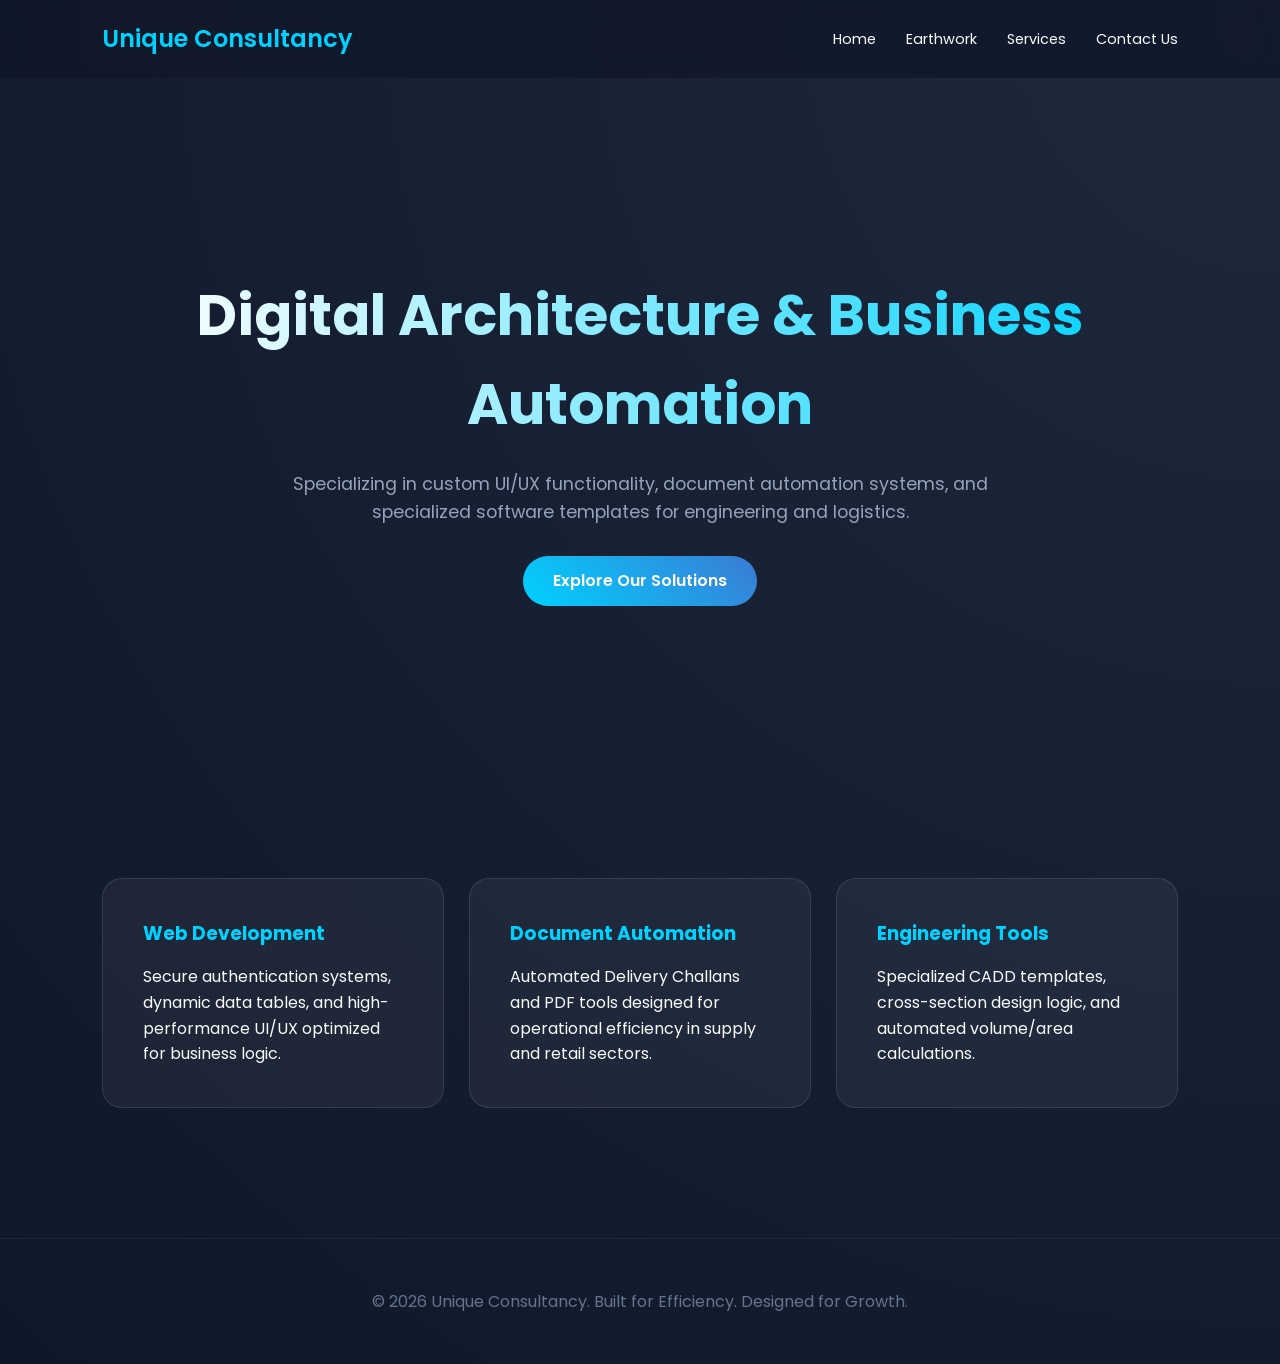
==== commit 07c3d0db: "Add files via upload" ====
--- a/index.html
+++ b/index.html
@@ -97,17 +97,17 @@
     <nav>
         <div class="logo">Unique Consultancy</div>
         <ul class="nav-links">
-            <li><a href="#">Home</a></li>
-            <li><a href="#">Services</a></li>
-            <li><a href="#">Projects</a></li>
-            <li><a href="#">Contact</a></li>
+            <li><a href="index.html">Home</a></li>
+            <li><a href="Earthwork.html">Earthwork</a></li>
+            <li><a href="Services.html">Services</a></li>
+            <li><a href="Contact_Us.html">Contact Us</a></li>
         </ul>
     </nav>
 
     <header class="hero">
         <h1>Digital Architecture & Business Automation</h1>
         <p>Specializing in custom UI/UX functionality, document automation systems, and specialized software templates for engineering and logistics.</p>
-        <a href="#" class="btn">Explore Our Solutions</a>
+        <a href="Services.html" class="btn">Explore Our Solutions</a>
     </header>
 
     <section class="services">
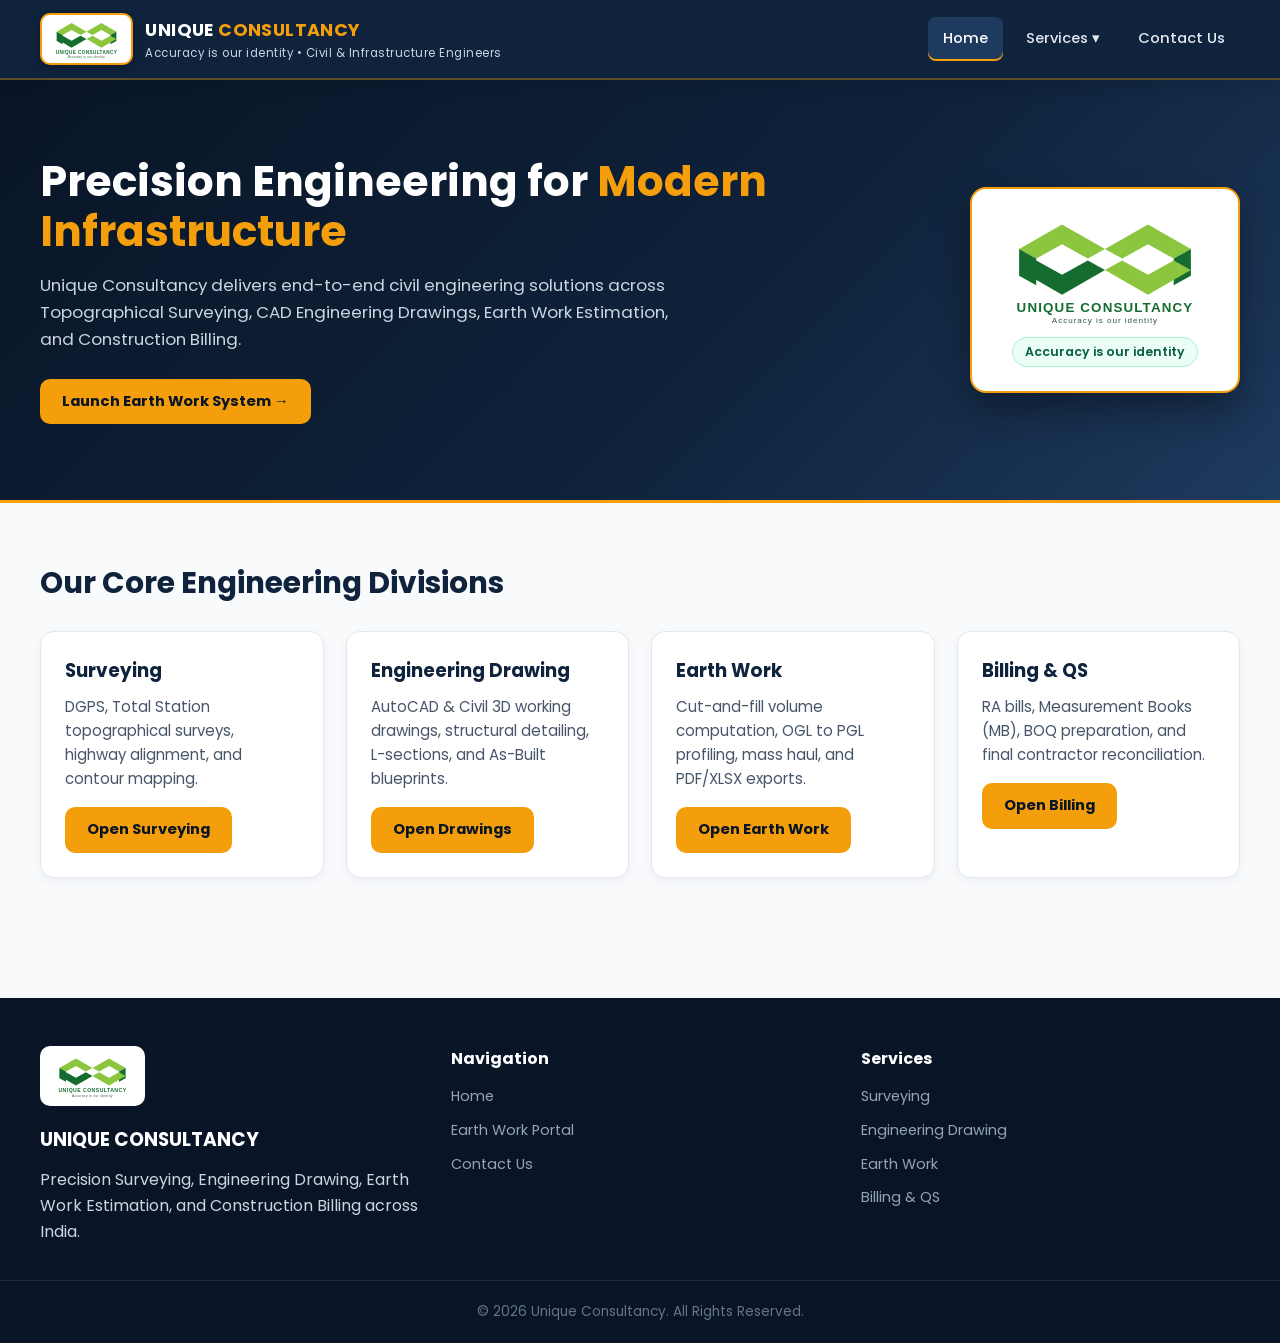
==== commit c3ab69fe: "Add files via upload" ====
--- a/index.html
+++ b/index.html
@@ -1,135 +1,110 @@
 <!DOCTYPE html>
 <html lang="en">
 <head>
-    <meta charset="UTF-8">
-    <meta name="viewport" content="width=device-width, initial-scale=1.0">
-    <title>Unique Consultancy | Business Automation & Design</title>
-    <link href="https://fonts.googleapis.com/css2?family=Poppins:wght@300;400;600&display=swap" rel="stylesheet">
-    <style>
-        :root {
-            --primary: #00d2ff;
-            --secondary: #3a7bd5;
-            --dark: #0f172a;
-            --glass: rgba(255, 255, 255, 0.05);
-            --text: #f8fafc;
-        }
-
-        * { margin: 0; padding: 0; box-sizing: border-box; }
-
-        body {
-            font-family: 'Poppins', sans-serif;
-            background: radial-gradient(circle at top right, #1e293b, #0f172a);
-            color: var(--text);
-            line-height: 1.6;
-        }
-
-        /* Navigation */
-        nav {
-            display: flex;
-            justify-content: space-between;
-            align-items: center;
-            padding: 20px 8%;
-            background: rgba(15, 23, 42, 0.8);
-            backdrop-filter: blur(10px);
-            position: sticky;
-            top: 0;
-            z-index: 1000;
-        }
-
-        .logo { font-weight: 600; font-size: 1.5rem; color: var(--primary); }
-
-        .nav-links { list-style: none; display: flex; gap: 30px; }
-
-        .nav-links a { text-decoration: none; color: var(--text); font-size: 0.9rem; transition: 0.3s; }
-        .nav-links a:hover { color: var(--primary); }
-
-        /* Hero Section */
-        .hero {
-            height: 80vh;
-            display: flex;
-            flex-direction: column;
-            justify-content: center;
-            align-items: center;
-            text-align: center;
-            padding: 0 10%;
-        }
-
-        .hero h1 { font-size: 3.5rem; margin-bottom: 20px; background: linear-gradient(to right, #fff, var(--primary)); -webkit-background-clip: text; -webkit-text-fill-color: transparent; }
-        .hero p { max-width: 700px; font-size: 1.1rem; color: #94a3b8; margin-bottom: 30px; }
-
-        .btn {
-            background: linear-gradient(45deg, var(--primary), var(--secondary));
-            color: white;
-            padding: 12px 30px;
-            border-radius: 30px;
-            text-decoration: none;
-            font-weight: 600;
-            transition: transform 0.3s ease;
-        }
-        .btn:hover { transform: translateY(-3px); box-shadow: 0 10px 20px rgba(0, 210, 255, 0.3); }
-
-        /* Bento Grid Services */
-        .services { padding: 80px 8%; }
-        .grid {
-            display: grid;
-            grid-template-columns: repeat(auto-fit, minmax(300px, 1fr));
-            gap: 25px;
-        }
-
-        .card {
-            background: var(--glass);
-            border: 1px solid rgba(255, 255, 255, 0.1);
-            padding: 40px;
-            border-radius: 20px;
-            transition: 0.4s;
-            cursor: pointer;
-        }
-        .card:hover { background: rgba(255, 255, 255, 0.1); border-color: var(--primary); transform: scale(1.02); }
-
-        .card h3 { margin-bottom: 15px; color: var(--primary); }
-
-        /* Footer */
-        footer { text-align: center; padding: 50px; border-top: 1px solid var(--glass); margin-top: 50px; color: #64748b; }
-    </style>
+  <meta charset="UTF-8">
+  <meta name="viewport" content="width=device-width, initial-scale=1.0">
+  <title>Home | Unique Consultancy</title>
+  <link href="https://fonts.googleapis.com/css2?family=Poppins:wght@400;500;600;700&display=swap" rel="stylesheet">
+  <link rel="stylesheet" href="style.css">
 </head>
 <body>
+  <header class="site-header">
+    <div class="container nav-container">
+      <a href="index.html" class="brand-logo">
+        <span class="logo-img-wrap"><img src="logo.svg" alt="Unique Consultancy Logo"></span>
+        <div class="logo-text">
+          <strong>UNIQUE <span>CONSULTANCY</span></strong>
+          <small>Accuracy is our identity &bull; Civil &amp; Infrastructure Engineers</small>
+        </div>
+      </a>
+      <nav class="main-nav">
+        <a href="index.html" class="active">Home</a>
+        <div class="dropdown">
+          <button type="button" class="dropbtn ">
+            Services &#9662;
+          </button>
+          <div class="dropdown-content">
+            <a href="surveying.html" class="">Surveying</a>
+            <a href="engineering-drawing.html" class="">Engineering Drawing</a>
+            <a href="earth-work.html" class="">Earth Work</a>
+            <a href="billing.html" class="">Billing &amp; QS</a>
+          </div>
+        </div>
+        <a href="contact.html" class="">Contact Us</a>
+      </nav>
+    </div>
+  </header>
 
-    <nav>
-        <div class="logo">Unique Consultancy</div>
-        <ul class="nav-links">
-            <li><a href="index.html">Home</a></li>
-            <li><a href="Earthwork.html">Earthwork</a></li>
-            <li><a href="Services.html">Services</a></li>
-            <li><a href="Contact_Us.html">Contact Us</a></li>
+  <section class="hero">
+    <div class="container hero-flex">
+      <div class="hero-copy">
+        <h1>Precision Engineering for <span>Modern Infrastructure</span></h1>
+        <p>Unique Consultancy delivers end-to-end civil engineering solutions across Topographical Surveying, CAD Engineering Drawings, Earth Work Estimation, and Construction Billing.</p>
+        <a href="earth-work.html" class="btn-primary">Launch Earth Work System &rarr;</a>
+      </div>
+      <div class="hero-brand-card">
+        <img src="logo.svg" alt="Unique Consultancy Brand Mark">
+        <span class="tagline-pill">Accuracy is our identity</span>
+      </div>
+    </div>
+  </section>
+
+  <section class="section">
+    <div class="container">
+      <h2 style="color: #0f233c; margin-bottom: 24px; font-size: 1.85rem;">Our Core Engineering Divisions</h2>
+      <div class="grid-4">
+        <div class="card">
+          <h3>Surveying</h3>
+          <p>DGPS, Total Station topographical surveys, highway alignment, and contour mapping.</p>
+          <a href="surveying.html" class="btn-primary">Open Surveying</a>
+        </div>
+        <div class="card">
+          <h3>Engineering Drawing</h3>
+          <p>AutoCAD &amp; Civil 3D working drawings, structural detailing, L-sections, and As-Built blueprints.</p>
+          <a href="engineering-drawing.html" class="btn-primary">Open Drawings</a>
+        </div>
+        <div class="card">
+          <h3>Earth Work</h3>
+          <p>Cut-and-fill volume computation, OGL to PGL profiling, mass haul, and PDF/XLSX exports.</p>
+          <a href="earth-work.html" class="btn-primary">Open Earth Work</a>
+        </div>
+        <div class="card">
+          <h3>Billing &amp; QS</h3>
+          <p>RA bills, Measurement Books (MB), BOQ preparation, and final contractor reconciliation.</p>
+          <a href="billing.html" class="btn-primary">Open Billing</a>
+        </div>
+      </div>
+    </div>
+  </section>
+
+  <footer class="site-footer">
+    <div class="container footer-grid">
+      <div>
+        <div class="footer-logo-box"><img src="logo.svg" alt="Unique Consultancy"></div>
+        <h3>UNIQUE CONSULTANCY</h3>
+        <p>Precision Surveying, Engineering Drawing, Earth Work Estimation, and Construction Billing across India.</p>
+      </div>
+      <div>
+        <h4>Navigation</h4>
+        <ul>
+          <li><a href="index.html">Home</a></li>
+          <li><a href="earth-work.html">Earth Work Portal</a></li>
+          <li><a href="contact.html">Contact Us</a></li>
         </ul>
-    </nav>
-
-    <header class="hero">
-        <h1>Digital Architecture & Business Automation</h1>
-        <p>Specializing in custom UI/UX functionality, document automation systems, and specialized software templates for engineering and logistics.</p>
-        <a href="Services.html" class="btn">Explore Our Solutions</a>
-    </header>
-
-    <section class="services">
-        <div class="grid">
-            <div class="card">
-                <h3>Web Development</h3>
-                <p>Secure authentication systems, dynamic data tables, and high-performance UI/UX optimized for business logic.</p>
-            </div>
-            <div class="card">
-                <h3>Document Automation</h3>
-                <p>Automated Delivery Challans and PDF tools designed for operational efficiency in supply and retail sectors.</p>
-            </div>
-            <div class="card">
-                <h3>Engineering Tools</h3>
-                <p>Specialized CADD templates, cross-section design logic, and automated volume/area calculations.</p>
-            </div>
-        </div>
-    </section>
-
-    <footer>
-        <p>&copy; 2026 Unique Consultancy. Built for Efficiency. Designed for Growth.</p>
-    </footer>
-
+      </div>
+      <div>
+        <h4>Services</h4>
+        <ul>
+          <li><a href="surveying.html">Surveying</a></li>
+          <li><a href="engineering-drawing.html">Engineering Drawing</a></li>
+          <li><a href="earth-work.html">Earth Work</a></li>
+          <li><a href="billing.html">Billing &amp; QS</a></li>
+        </ul>
+      </div>
+    </div>
+    <div class="footer-bottom">
+      <p>&copy; 2026 Unique Consultancy. All Rights Reserved.</p>
+    </div>
+  </footer>
 </body>
-</html>+</html>
--- a/style.css
+++ b/style.css
@@ -0,0 +1,941 @@
+/* ==========================================================================
+   Unique Consultancy - Unified Design System (style.css)
+   ========================================================================== */
+:root {
+  --navy-950: #091526;
+  --navy-900: #0f233c;
+  --navy-800: #1e3a5f;
+  --amber-500: #f59e0b;
+  --amber-600: #d97706;
+  --slate-50: #f8fafc;
+  --slate-100: #f1f5f9;
+  --slate-200: #e2e8f0;
+  --slate-600: #475569;
+  --slate-800: #1e293b;
+  --teal-500: #0ea5e9;
+  --emerald-500: #10b981;
+  --rose-500: #ef4444;
+  --purple-500: #8b5cf6;
+}
+
+* {
+  box-sizing: border-box;
+  margin: 0;
+  padding: 0;
+}
+
+body {
+  font-family: 'Poppins', 'Inter', -apple-system, BlinkMacSystemFont, sans-serif;
+  background-color: var(--slate-50);
+  color: var(--slate-800);
+  line-height: 1.6;
+}
+
+.container {
+  max-width: 1240px;
+  margin: 0 auto;
+  padding: 0 20px;
+}
+
+/* Header & Navigation */
+.site-header {
+  background: var(--navy-900);
+  color: #fff;
+  position: sticky;
+  top: 0;
+  z-index: 200;
+  box-shadow: 0 4px 14px rgba(9, 21, 38, 0.22);
+  border-bottom: 2px solid rgba(245, 158, 11, 0.35);
+}
+
+.nav-container {
+  display: flex;
+  justify-content: space-between;
+  align-items: center;
+  min-height: 78px;
+  gap: 16px;
+}
+
+.brand-logo {
+  display: flex;
+  align-items: center;
+  gap: 12px;
+  text-decoration: none;
+  color: #fff;
+}
+
+.logo-img-wrap {
+  background: #ffffff;
+  padding: 4px 8px;
+  border-radius: 10px;
+  border: 2px solid var(--amber-500);
+  display: flex;
+  align-items: center;
+  justify-content: center;
+  height: 52px;
+  box-shadow: 0 2px 8px rgba(0, 0, 0, 0.25);
+}
+
+.logo-img-wrap img {
+  height: 100%;
+  width: auto;
+  object-fit: contain;
+  display: block;
+}
+
+.logo-text strong {
+  display: block;
+  font-size: 1.1rem;
+  letter-spacing: 0.4px;
+  font-weight: 700;
+}
+
+.logo-text strong span {
+  color: var(--amber-500);
+}
+
+.logo-text small {
+  display: block;
+  font-size: 0.72rem;
+  color: #cbd5e1;
+  letter-spacing: 0.5px;
+}
+
+.main-nav {
+  display: flex;
+  align-items: center;
+  gap: 8px;
+  flex-wrap: wrap;
+}
+
+.main-nav > a,
+.dropbtn {
+  color: #e2e8f0;
+  text-decoration: none;
+  padding: 10px 15px;
+  border-radius: 8px;
+  font-size: 0.92rem;
+  font-weight: 500;
+  background: transparent;
+  border: none;
+  cursor: pointer;
+  font-family: inherit;
+  transition: all 0.2s ease;
+}
+
+.main-nav > a:hover,
+.dropbtn:hover,
+.main-nav > a.active,
+.dropbtn.active {
+  background: var(--navy-800);
+  color: #fff;
+}
+
+.main-nav > a.active {
+  box-shadow: inset 0 -2px 0 var(--amber-500);
+}
+
+.dropdown {
+  position: relative;
+}
+
+.dropdown-content {
+  display: none;
+  position: absolute;
+  left: 0;
+  top: 100%;
+  min-width: 230px;
+  background: #fff;
+  border-radius: 12px;
+  box-shadow: 0 14px 30px rgba(9, 21, 38, 0.18);
+  border: 1px solid var(--slate-200);
+  padding: 8px 0;
+  z-index: 300;
+}
+
+.dropdown:hover .dropdown-content,
+.dropdown:focus-within .dropdown-content {
+  display: block;
+}
+
+.dropdown-content a {
+  display: block;
+  padding: 10px 18px;
+  color: var(--navy-900);
+  text-decoration: none;
+  font-size: 0.9rem;
+  font-weight: 500;
+  transition: background 0.15s ease, color 0.15s ease;
+}
+
+.dropdown-content a:hover,
+.dropdown-content a.active-sub {
+  background: var(--slate-50);
+  color: var(--amber-600);
+  font-weight: 700;
+}
+
+/* Hero & Page Banners */
+.hero {
+  background: linear-gradient(135deg, var(--navy-950) 0%, var(--navy-900) 60%, var(--navy-800) 100%);
+  color: #fff;
+  padding: 76px 0;
+  border-bottom: 3px solid var(--amber-500);
+}
+
+.hero-flex {
+  display: flex;
+  align-items: center;
+  justify-content: space-between;
+  gap: 36px;
+  flex-wrap: wrap;
+}
+
+.hero-copy {
+  flex: 1 1 520px;
+}
+
+.hero h1 {
+  font-size: 2.65rem;
+  line-height: 1.18;
+  margin-bottom: 16px;
+  font-weight: 700;
+}
+
+.hero h1 span {
+  color: var(--amber-500);
+}
+
+.hero p {
+  color: #cbd5e1;
+  max-width: 640px;
+  font-size: 1.05rem;
+  margin-bottom: 26px;
+}
+
+.hero-brand-card {
+  background: #ffffff;
+  color: var(--navy-900);
+  padding: 24px 28px;
+  border-radius: 16px;
+  border: 2px solid var(--amber-500);
+  box-shadow: 0 18px 36px rgba(0, 0, 0, 0.35);
+  text-align: center;
+  min-width: 260px;
+}
+
+.hero-brand-card img {
+  max-width: 210px;
+  height: auto;
+  display: block;
+  margin: 0 auto 10px;
+}
+
+.hero-brand-card .tagline-pill {
+  display: inline-block;
+  background: #ecfdf5;
+  color: #065f46;
+  border: 1px solid #a7f3d0;
+  font-size: 0.78rem;
+  font-weight: 600;
+  padding: 4px 12px;
+  border-radius: 999px;
+}
+
+.page-banner {
+  background: linear-gradient(135deg, var(--navy-950), var(--navy-900));
+  color: #fff;
+  padding: 44px 0;
+  border-bottom: 3px solid var(--amber-500);
+}
+
+.page-banner h1 {
+  font-size: 2.15rem;
+  margin-top: 6px;
+  font-weight: 700;
+}
+
+.breadcrumb {
+  font-size: 0.78rem;
+  color: var(--amber-500);
+  text-transform: uppercase;
+  letter-spacing: 1px;
+  font-weight: 600;
+}
+
+/* Buttons & Cards */
+.btn-primary {
+  display: inline-flex;
+  align-items: center;
+  justify-content: center;
+  gap: 8px;
+  background: var(--amber-500);
+  color: var(--navy-950);
+  font-weight: 700;
+  padding: 11px 22px;
+  border-radius: 10px;
+  text-decoration: none;
+  border: none;
+  cursor: pointer;
+  font-size: 0.92rem;
+  transition: all 0.2s ease;
+}
+
+.btn-primary:hover {
+  background: var(--amber-600);
+  transform: translateY(-1px);
+}
+
+.section {
+  padding: 56px 0;
+}
+
+.grid-4 {
+  display: grid;
+  grid-template-columns: repeat(auto-fit, minmax(245px, 1fr));
+  gap: 22px;
+}
+
+.grid-2 {
+  display: grid;
+  grid-template-columns: repeat(auto-fit, minmax(320px, 1fr));
+  gap: 26px;
+}
+
+.card {
+  background: #fff;
+  padding: 24px;
+  border-radius: 14px;
+  border: 1px solid var(--slate-200);
+  box-shadow: 0 3px 10px rgba(15, 35, 60, 0.05);
+}
+
+.card h3 {
+  color: var(--navy-900);
+  margin-bottom: 10px;
+  font-size: 1.15rem;
+}
+
+.card p {
+  color: var(--slate-600);
+  font-size: 0.94rem;
+  margin-bottom: 16px;
+}
+
+/* Form */
+.form-group {
+  margin-bottom: 16px;
+}
+
+.form-group label {
+  display: block;
+  font-weight: 600;
+  font-size: 0.88rem;
+  margin-bottom: 6px;
+  color: var(--navy-900);
+}
+
+.form-group input,
+.form-group select,
+.form-group textarea {
+  width: 100%;
+  padding: 11px 13px;
+  border-radius: 8px;
+  border: 1px solid #cbd5e1;
+  font-family: inherit;
+  font-size: 0.94rem;
+  color: var(--slate-800);
+  background: #fff;
+}
+
+.form-group input:focus,
+.form-group select:focus,
+.form-group textarea:focus {
+  outline: none;
+  border-color: var(--navy-800);
+  box-shadow: 0 0 0 3px rgba(30, 58, 95, 0.12);
+}
+
+/* ==========================================================================
+   Earthwork Portal Styles (Restyled in Navy, Amber & Crisp Slate)
+   ========================================================================== */
+.ew-toolbar {
+  display: flex;
+  justify-content: space-between;
+  align-items: center;
+  flex-wrap: wrap;
+  gap: 12px;
+  background: #fff;
+  border: 1px solid var(--slate-200);
+  border-radius: 12px;
+  padding: 14px 18px;
+  margin-bottom: 20px;
+  box-shadow: 0 2px 8px rgba(15, 35, 60, 0.05);
+}
+
+.ew-badge-tag {
+  background: rgba(245, 158, 11, 0.16);
+  color: var(--navy-900);
+  border: 1px solid var(--amber-500);
+  padding: 4px 10px;
+  border-radius: 999px;
+  font-size: 0.76rem;
+  font-weight: 700;
+}
+
+.ew-actions {
+  display: flex;
+  gap: 8px;
+  flex-wrap: wrap;
+  align-items: center;
+}
+
+.ew-workspace {
+  display: flex;
+  gap: 22px;
+  align-items: flex-start;
+}
+
+.ew-sidebar {
+  width: 325px;
+  flex-shrink: 0;
+  background: var(--navy-900);
+  color: #f8fafc;
+  padding: 20px;
+  border-radius: 14px;
+  border: 1px solid var(--navy-800);
+  box-shadow: 0 8px 24px rgba(15, 35, 60, 0.12);
+  display: flex;
+  flex-direction: column;
+  gap: 14px;
+}
+
+.ew-main {
+  flex: 1;
+  min-width: 0;
+  display: flex;
+  flex-direction: column;
+  gap: 18px;
+}
+
+.config-box {
+  background: rgba(255, 255, 255, 0.05);
+  padding: 14px;
+  border-radius: 10px;
+  border-left: 4px solid var(--amber-500);
+  border-top: 1px solid rgba(255, 255, 255, 0.08);
+  border-right: 1px solid rgba(255, 255, 255, 0.08);
+  border-bottom: 1px solid rgba(255, 255, 255, 0.08);
+}
+
+.ew-sidebar label {
+  font-size: 11px;
+  font-weight: 600;
+  color: #cbd5e1;
+  text-transform: uppercase;
+  display: block;
+  margin-bottom: 5px;
+  letter-spacing: 0.4px;
+}
+
+.ew-sidebar input[type="text"],
+.ew-sidebar input[type="number"],
+.ew-sidebar input[type="password"],
+.ew-sidebar select {
+  width: 100%;
+  padding: 8px 10px;
+  margin-bottom: 10px;
+  border-radius: 7px;
+  border: 1px solid rgba(255, 255, 255, 0.18);
+  background: rgba(9, 21, 38, 0.65);
+  color: #fff;
+  font-size: 12px;
+  font-family: inherit;
+  outline: none;
+}
+
+.ew-sidebar input:focus,
+.ew-sidebar select:focus {
+  border-color: var(--amber-500);
+}
+
+.ew-sidebar select option {
+  background: var(--navy-900);
+  color: #fff;
+}
+
+input[type="file"].hidden-file {
+  display: none;
+}
+
+.file-upload-btn {
+  display: block;
+  text-align: center;
+  padding: 8px 10px;
+  background: rgba(255, 255, 255, 0.08);
+  border: 1px dashed rgba(245, 158, 11, 0.65);
+  border-radius: 7px;
+  cursor: pointer;
+  font-size: 11px;
+  font-weight: 500;
+  color: #f8fafc;
+  transition: all 0.2s ease;
+}
+
+.file-upload-btn:hover {
+  background: rgba(245, 158, 11, 0.18);
+  border-color: var(--amber-500);
+}
+
+.file-status {
+  font-size: 10.5px;
+  color: #34d399;
+  margin-top: 5px;
+  display: block;
+  overflow: hidden;
+  text-overflow: ellipsis;
+  white-space: nowrap;
+}
+
+.btn {
+  padding: 9px 14px;
+  border: none;
+  border-radius: 8px;
+  cursor: pointer;
+  font-weight: 600;
+  font-size: 12px;
+  font-family: inherit;
+  color: #fff;
+  transition: all 0.2s ease;
+  display: inline-flex;
+  align-items: center;
+  justify-content: center;
+  gap: 6px;
+  text-decoration: none;
+}
+
+.btn-full {
+  width: 100%;
+}
+
+.btn-sm {
+  padding: 6px 11px;
+  font-size: 11px;
+}
+
+.btn-navy {
+  background: var(--navy-800);
+  color: #fff;
+}
+
+.btn-amber {
+  background: var(--amber-500);
+  color: var(--navy-950);
+  font-weight: 700;
+}
+
+.btn-green {
+  background: #059669;
+  color: #fff;
+}
+
+.btn-purple {
+  background: #7c3aed;
+  color: #fff;
+}
+
+.btn-danger {
+  background: #dc2626;
+  color: #fff;
+}
+
+.btn-outline-light {
+  background: transparent;
+  border: 1px solid rgba(255, 255, 255, 0.28);
+  color: #f8fafc;
+}
+
+.btn-outline-dark {
+  background: #fff;
+  border: 1px solid #cbd5e1;
+  color: var(--navy-900);
+}
+
+.btn:hover {
+  transform: translateY(-1px);
+  filter: brightness(1.06);
+}
+
+.stat-grid {
+  display: grid;
+  grid-template-columns: repeat(auto-fit, minmax(190px, 1fr));
+  gap: 14px;
+  margin-bottom: 14px;
+}
+
+.stat-card {
+  background: var(--slate-50);
+  padding: 15px;
+  border-radius: 12px;
+  border: 1px solid var(--slate-200);
+  text-align: center;
+  border-top: 4px solid var(--navy-800);
+}
+
+.stat-card.cut {
+  border-top-color: #dc2626;
+}
+
+.stat-card.fill {
+  border-top-color: #059669;
+}
+
+.stat-card.net {
+  border-top-color: var(--amber-500);
+}
+
+.stat-card h4 {
+  font-size: 11px;
+  text-transform: uppercase;
+  color: var(--slate-600);
+  margin-bottom: 6px;
+  letter-spacing: 0.5px;
+}
+
+.stat-card .value {
+  font-size: 1.25rem;
+  font-weight: 700;
+}
+
+.chart-box {
+  height: 380px;
+  width: 100%;
+  background: #fff;
+  border: 1px solid var(--slate-200);
+  border-radius: 12px;
+  padding: 14px;
+  position: relative;
+  box-shadow: 0 2px 8px rgba(15, 35, 60, 0.04);
+}
+
+.table-responsive {
+  overflow-x: auto;
+  max-width: 100%;
+  margin-top: 10px;
+  border-radius: 8px;
+  border: 1px solid var(--slate-200);
+}
+
+.ew-table {
+  width: 100%;
+  border-collapse: collapse;
+  font-size: 11.5px;
+  color: var(--slate-800);
+  background: #fff;
+}
+
+.ew-table th,
+.ew-table td {
+  border: 1px solid var(--slate-200);
+  padding: 7px 8px;
+  text-align: center;
+  white-space: nowrap;
+}
+
+.ew-table th {
+  background: var(--navy-900);
+  color: #fff;
+  font-weight: 600;
+  text-transform: uppercase;
+  font-size: 10px;
+  letter-spacing: 0.3px;
+}
+
+.ew-table tr:nth-child(even) {
+  background: var(--slate-50);
+}
+
+.ew-table tr:hover {
+  background: #fef3c7;
+}
+
+.total-row {
+  background: #e2e8f0 !important;
+  font-weight: 700;
+  color: var(--navy-900);
+}
+
+.datum-info {
+  font-size: 12px;
+  color: var(--navy-900);
+  font-weight: 600;
+  padding: 6px 12px;
+  background: #fef3c7;
+  border: 1px solid #f59e0b;
+  border-radius: 8px;
+}
+
+/* Modals */
+.modal-overlay {
+  position: fixed;
+  inset: 0;
+  background: rgba(9, 21, 38, 0.78);
+  backdrop-filter: blur(6px);
+  z-index: 2000;
+  display: flex;
+  justify-content: center;
+  align-items: center;
+  padding: 16px;
+}
+
+.auth-card {
+  background: #fff;
+  color: var(--slate-800);
+  border: 1px solid var(--slate-200);
+  border-top: 4px solid var(--amber-500);
+  border-radius: 16px;
+  padding: 30px 26px;
+  width: 100%;
+  max-width: 440px;
+  box-shadow: 0 24px 48px rgba(9, 21, 38, 0.35);
+  text-align: center;
+  max-height: 90vh;
+  overflow-y: auto;
+}
+
+.auth-card h2 {
+  color: var(--navy-900);
+  font-size: 1.45rem;
+  margin-bottom: 6px;
+}
+
+.auth-card p {
+  color: var(--slate-600);
+  font-size: 0.85rem;
+  margin-bottom: 18px;
+}
+
+.auth-form .input-group {
+  margin-bottom: 14px;
+  text-align: left;
+}
+
+.auth-form label {
+  font-size: 11px;
+  font-weight: 600;
+  color: var(--navy-900);
+  margin-bottom: 5px;
+  display: block;
+  text-transform: uppercase;
+}
+
+.auth-form input,
+.auth-form select {
+  width: 100%;
+  padding: 9px 12px;
+  border-radius: 8px;
+  border: 1px solid #cbd5e1;
+  font-size: 0.9rem;
+  font-family: inherit;
+  color: var(--slate-800);
+}
+
+.auth-msg {
+  font-size: 12px;
+  margin-bottom: 12px;
+  display: none;
+  text-align: left;
+  padding: 8px 10px;
+  border-radius: 6px;
+}
+
+.auth-msg.error {
+  background: #fee2e2;
+  color: #991b1b;
+  border: 1px solid #fca5a5;
+}
+
+.auth-msg.success {
+  background: #d1fae5;
+  color: #065f46;
+  border: 1px solid #6ee7b7;
+}
+
+.auth-toggle-link {
+  color: var(--navy-800);
+  font-weight: 600;
+  text-decoration: underline;
+  cursor: pointer;
+  font-size: 12px;
+  display: inline-block;
+  margin-top: 14px;
+}
+
+.badge {
+  padding: 2px 8px;
+  border-radius: 10px;
+  font-size: 10px;
+  font-weight: 700;
+}
+
+.badge-pending {
+  background: #fef3c7;
+  color: #92400e;
+  border: 1px solid #f59e0b;
+}
+
+.badge-approved {
+  background: #d1fae5;
+  color: #065f46;
+  border: 1px solid #10b981;
+}
+
+.pass-edit-group {
+  display: flex;
+  gap: 5px;
+  align-items: center;
+  justify-content: center;
+}
+
+.pass-input-sm {
+  width: 95px !important;
+  padding: 4px 6px !important;
+  font-size: 11px !important;
+}
+
+/* Loader & Toast */
+#loader {
+  display: none;
+  position: fixed;
+  inset: 0;
+  background: rgba(9, 21, 38, 0.85);
+  z-index: 3000;
+  flex-direction: column;
+  align-items: center;
+  justify-content: center;
+  color: #fff;
+}
+
+.spinner {
+  border: 4px solid rgba(255, 255, 255, 0.2);
+  border-top: 4px solid var(--amber-500);
+  border-radius: 50%;
+  width: 44px;
+  height: 44px;
+  animation: spin 0.8s linear infinite;
+  margin-bottom: 14px;
+}
+
+@keyframes spin {
+  0% { transform: rotate(0deg); }
+  100% { transform: rotate(360deg); }
+}
+
+#toast {
+  position: fixed;
+  bottom: 22px;
+  right: 22px;
+  background: var(--navy-900);
+  color: #fff;
+  padding: 12px 18px;
+  border-radius: 10px;
+  border-left: 4px solid var(--amber-500);
+  box-shadow: 0 12px 24px rgba(0, 0, 0, 0.25);
+  z-index: 4000;
+  transform: translateY(100px);
+  opacity: 0;
+  transition: all 0.3s ease;
+  font-size: 12.5px;
+  font-weight: 500;
+}
+
+#toast.show {
+  transform: translateY(0);
+  opacity: 1;
+}
+
+.hidden {
+  display: none !important;
+}
+
+/* Footer */
+.site-footer {
+  background: var(--navy-950);
+  color: #cbd5e1;
+  padding-top: 48px;
+  margin-top: 64px;
+}
+
+.footer-grid {
+  display: grid;
+  grid-template-columns: repeat(auto-fit, minmax(220px, 1fr));
+  gap: 32px;
+  padding-bottom: 36px;
+}
+
+.site-footer h3,
+.site-footer h4 {
+  color: #fff;
+  margin-bottom: 12px;
+}
+
+.footer-logo-box {
+  background: #fff;
+  padding: 8px 12px;
+  border-radius: 10px;
+  display: inline-block;
+  margin-bottom: 12px;
+}
+
+.footer-logo-box img {
+  height: 44px;
+  width: auto;
+  display: block;
+}
+
+.site-footer ul {
+  list-style: none;
+}
+
+.site-footer li {
+  margin-bottom: 8px;
+}
+
+.site-footer a {
+  color: #94a3b8;
+  text-decoration: none;
+  font-size: 0.9rem;
+}
+
+.site-footer a:hover {
+  color: var(--amber-500);
+}
+
+.footer-bottom {
+  border-top: 1px solid #1e293b;
+  text-align: center;
+  padding: 20px;
+  font-size: 0.85rem;
+  color: #64748b;
+}
+
+@media (max-width: 900px) {
+  .ew-workspace {
+    flex-direction: column;
+  }
+  .ew-sidebar {
+    width: 100%;
+  }
+}
+
+@media (max-width: 768px) {
+  .nav-container {
+    flex-direction: column;
+    height: auto;
+    padding: 14px 0;
+    gap: 10px;
+  }
+  .hero h1 {
+    font-size: 2rem;
+  }
+}
